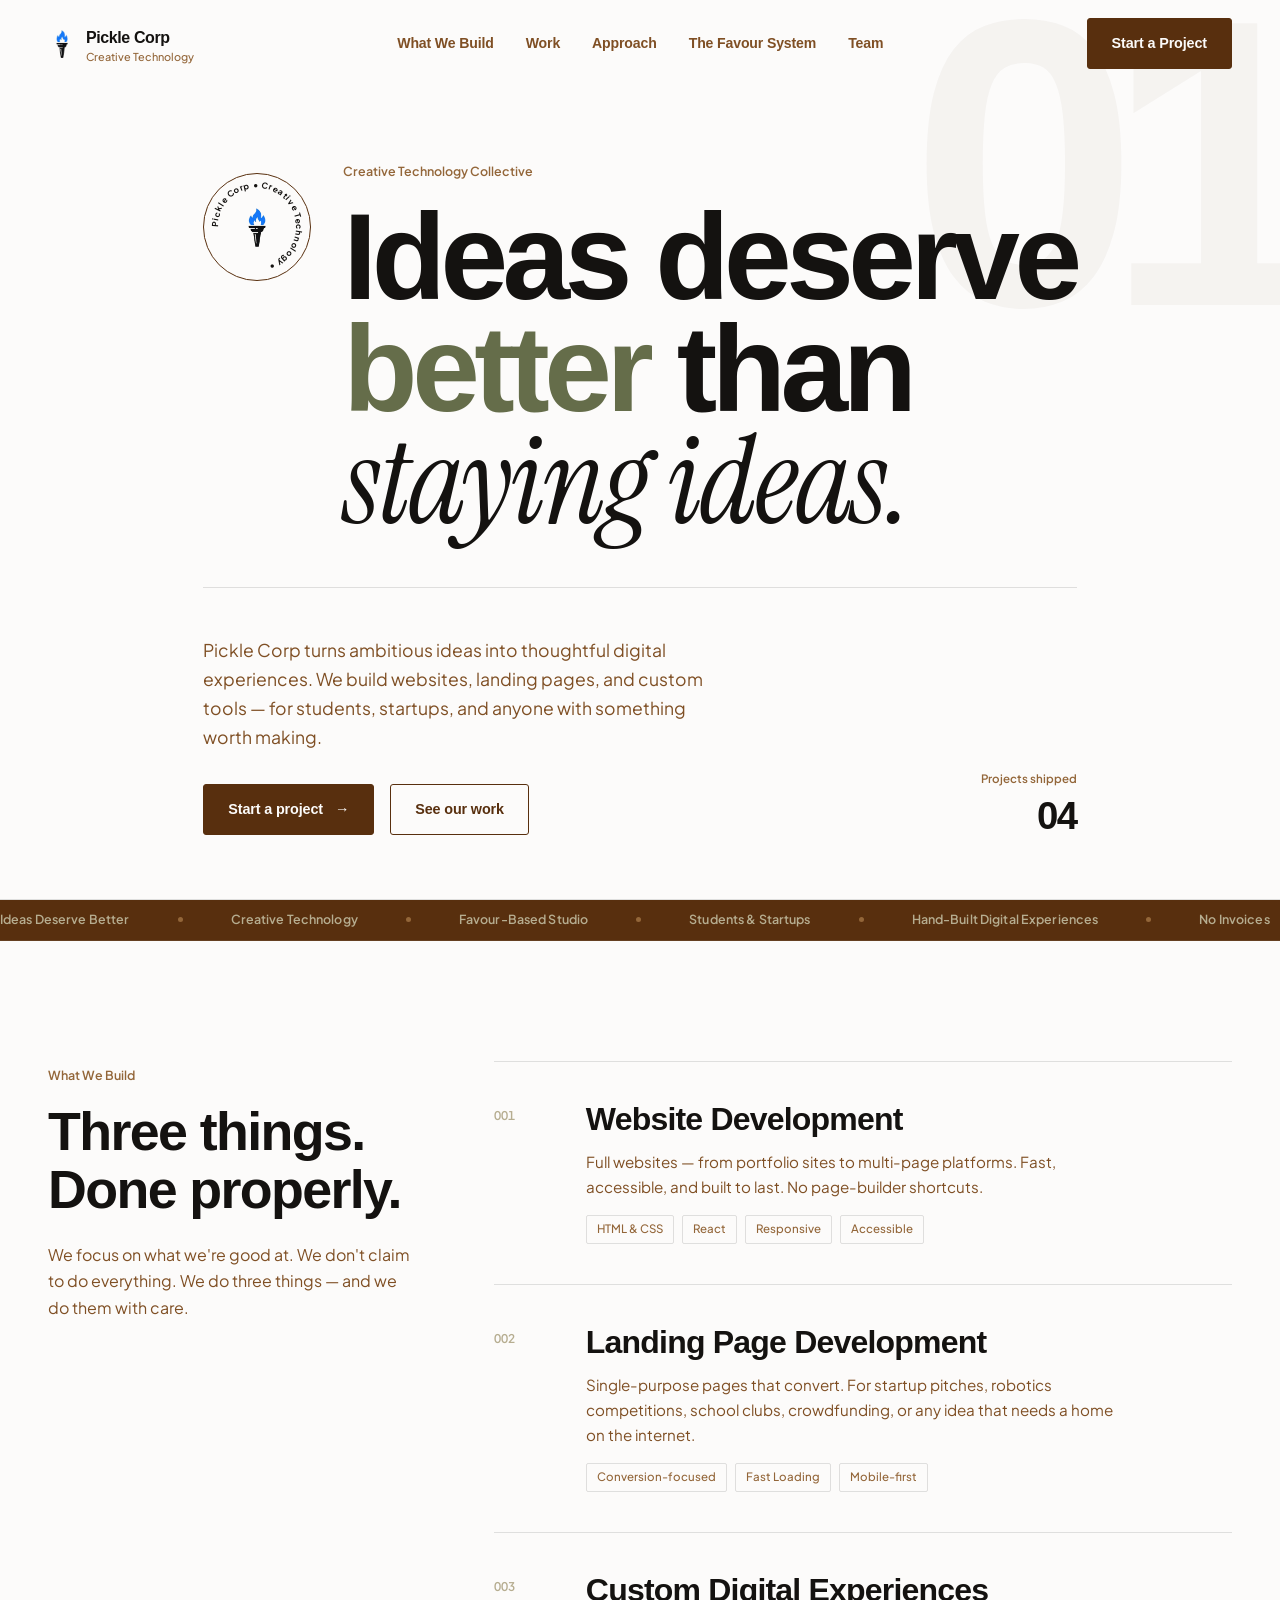
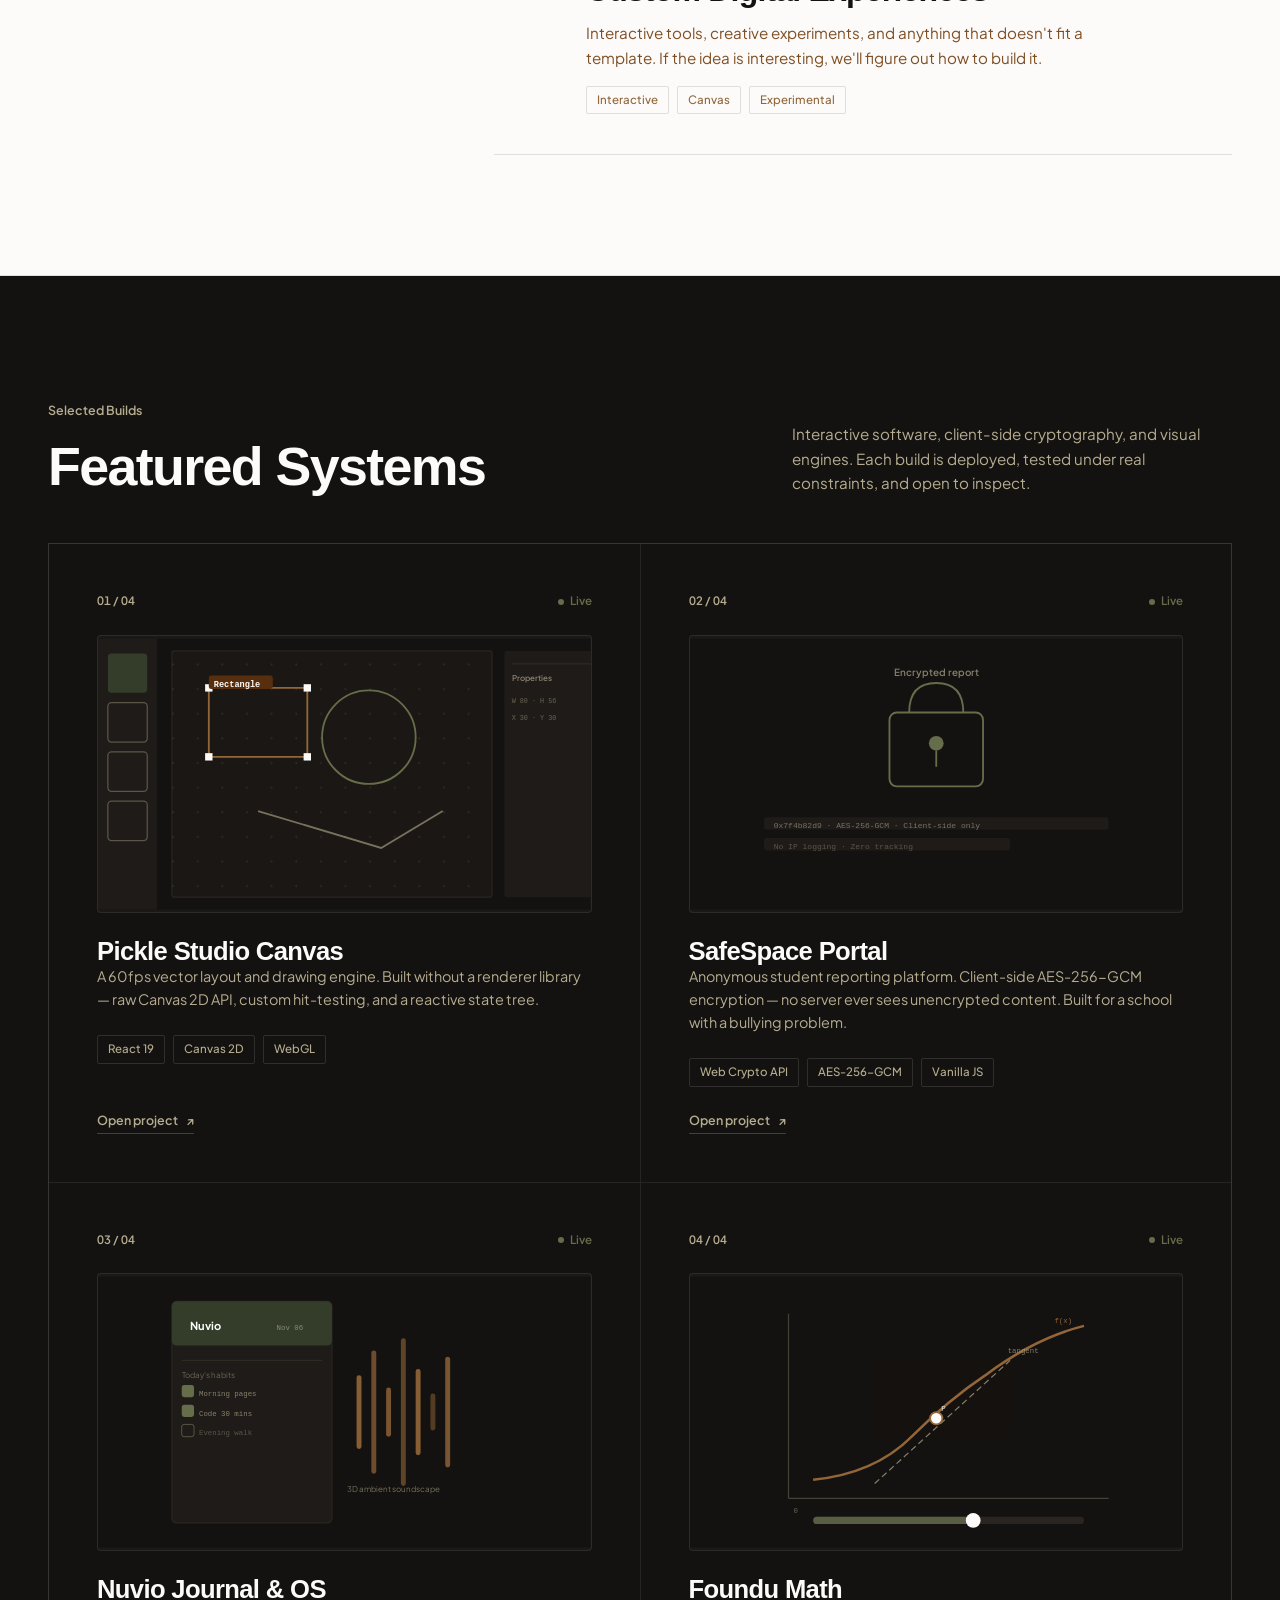
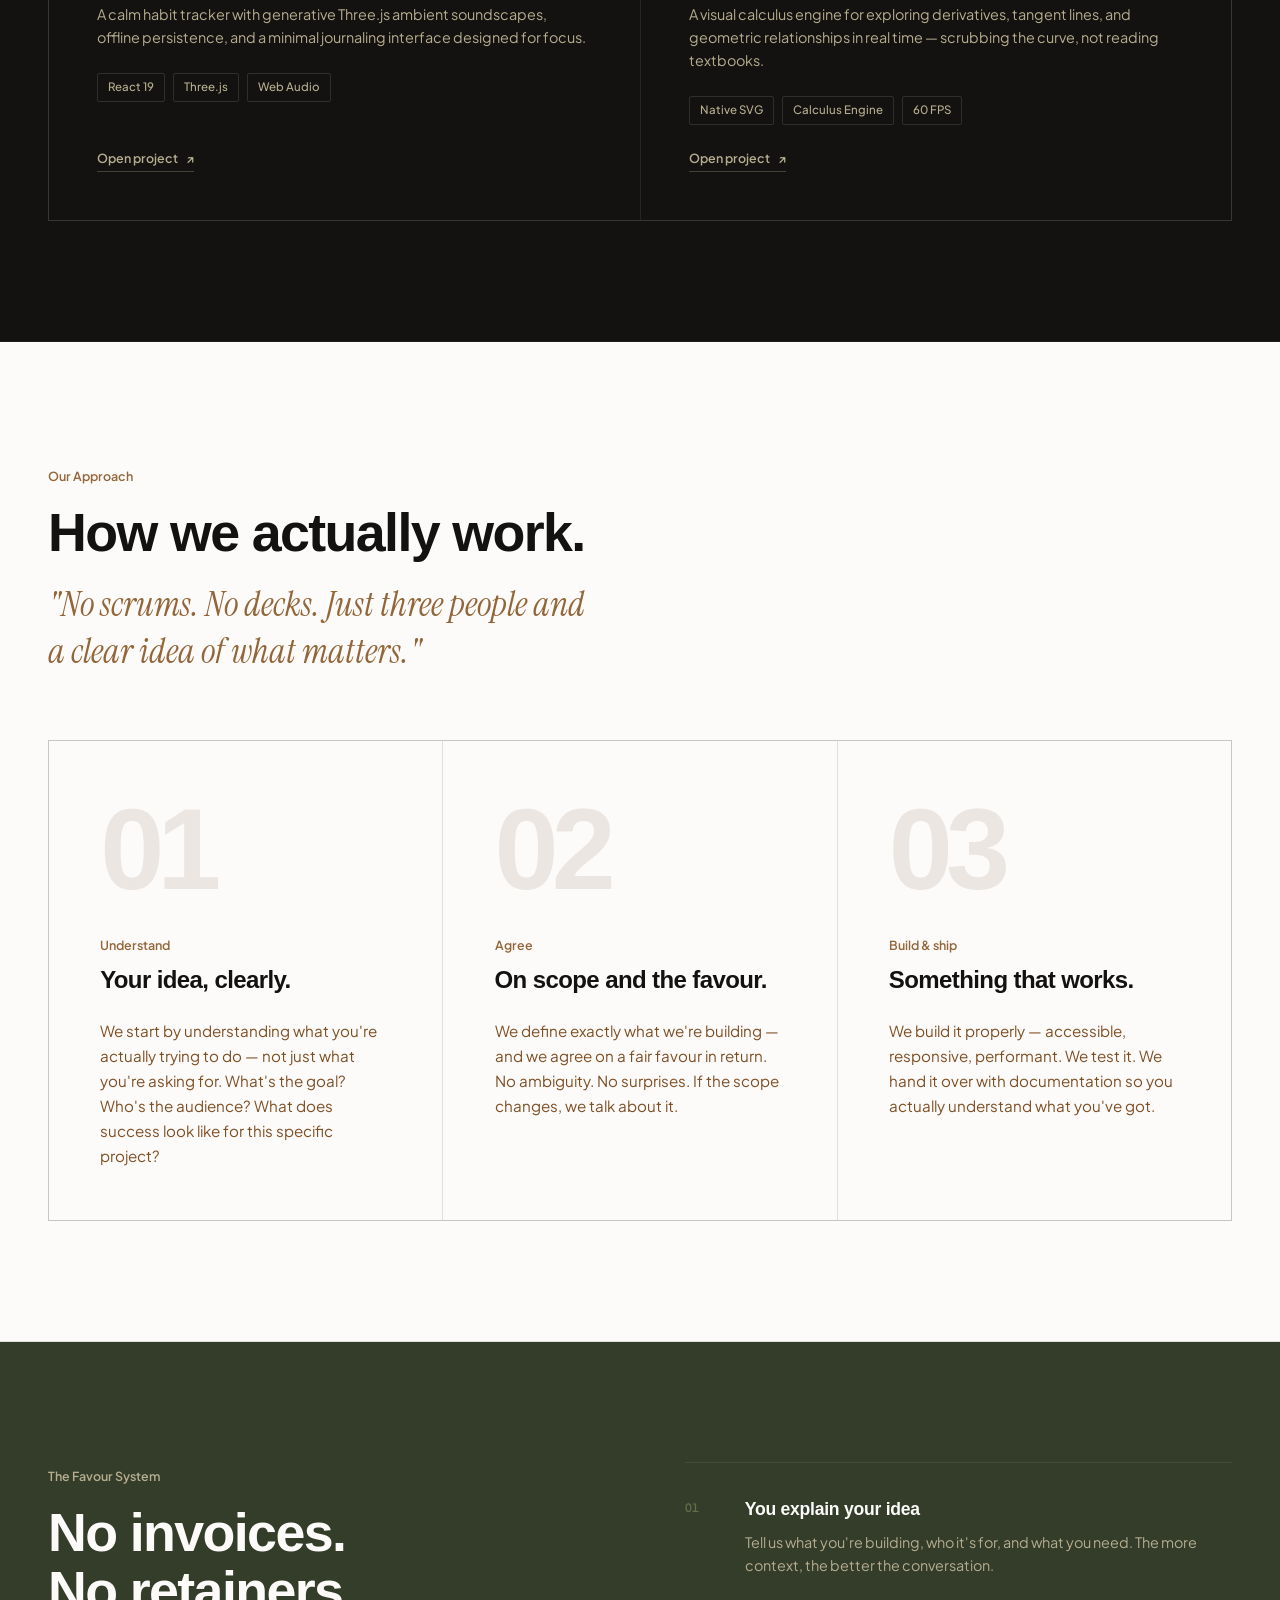
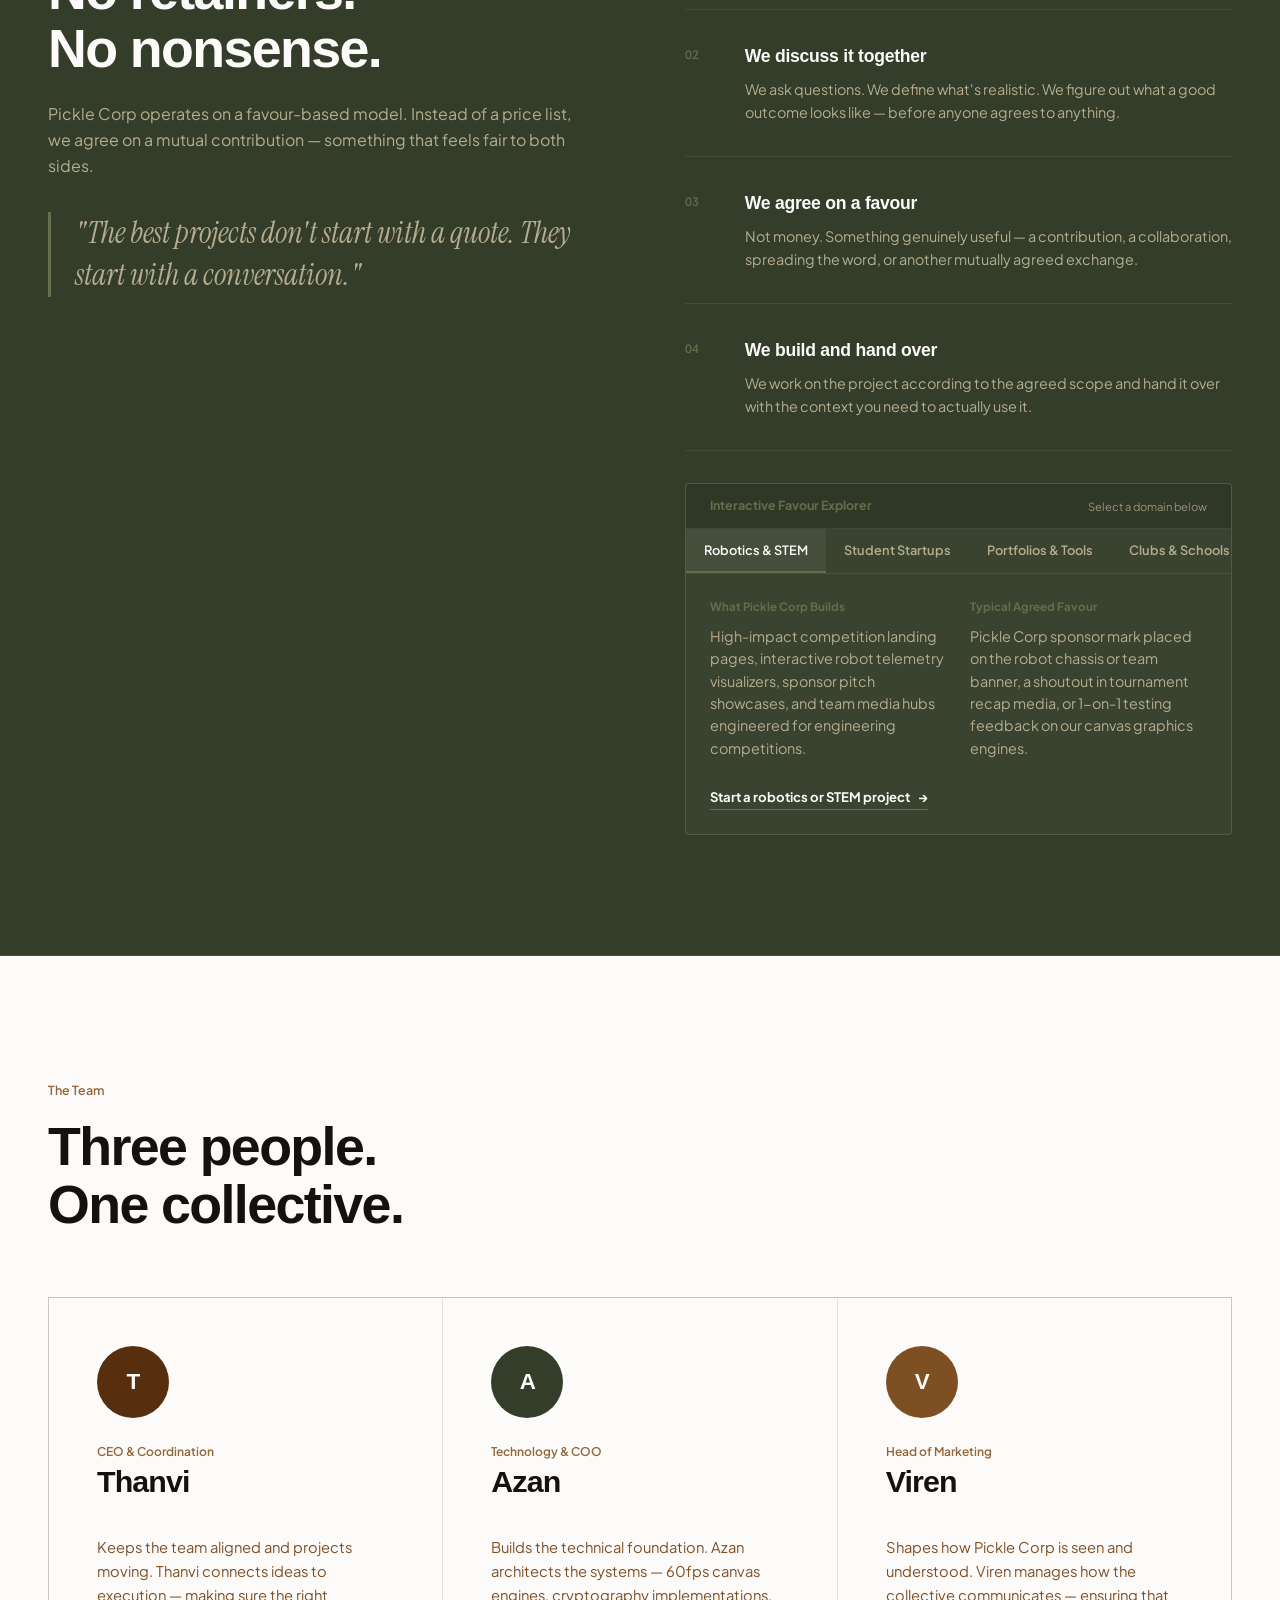
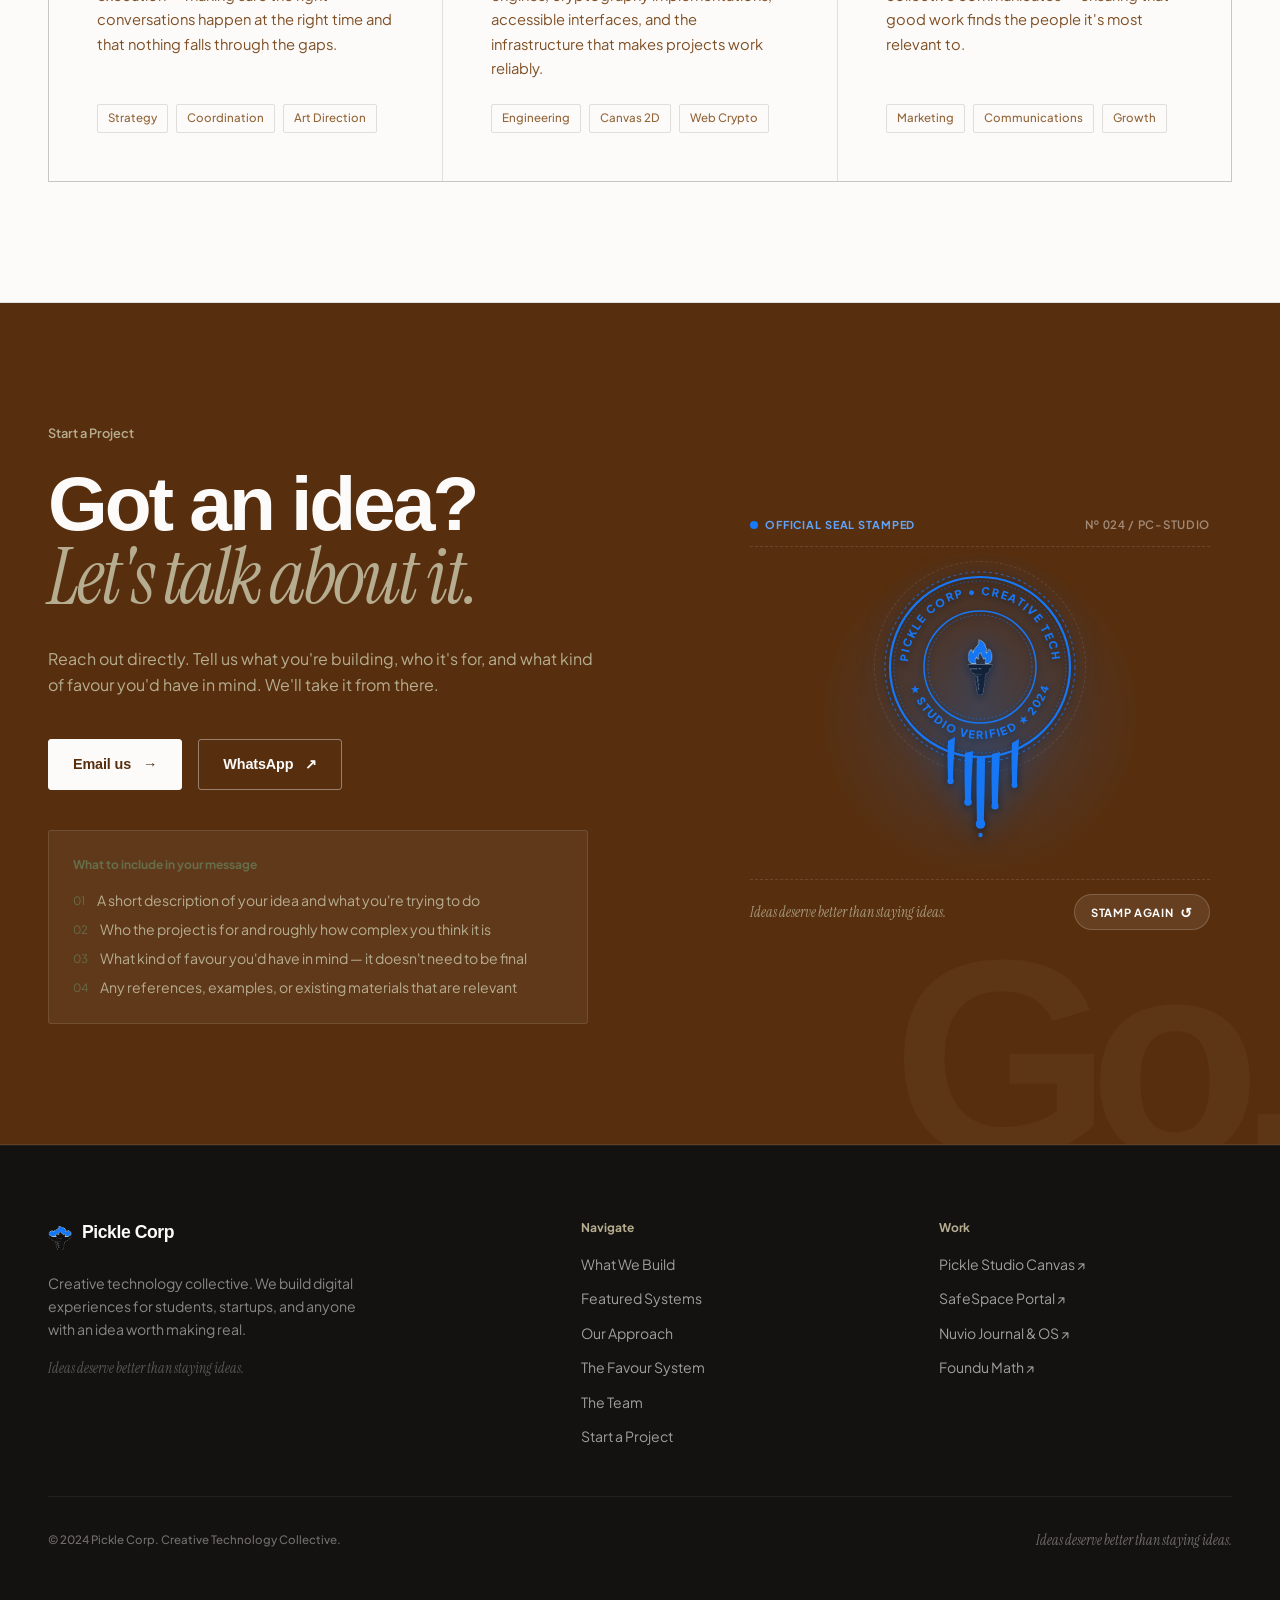
==== index.html @ 4e66c486 "fix(logo & stamp): restore slender logo proportions, remake stamp in signature electric blue with dr" ====
<!DOCTYPE html>
<html lang="en">
<head>
  <meta charset="UTF-8" />
  <meta name="viewport" content="width=device-width, initial-scale=1.0" />
  <title>Pickle Corp — Ideas Deserve Better Than Staying Ideas</title>
  <meta name="description" content="Pickle Corp is an independent creative technology collective. We build websites, landing pages, and custom digital experiences on a favour-based studio model." />

  <!-- Open Graph / Facebook / WhatsApp / LinkedIn -->
  <meta property="og:type" content="website" />
  <meta property="og:url" content="https://azanabdullah2752012-ui.github.io/pickle-corp/" />
  <meta property="og:title" content="Pickle Corp — Creative Technology Collective" />
  <meta property="og:description" content="Ideas deserve better than staying ideas. We build websites, landing pages, and custom digital experiences on a favour-based studio model." />
  <meta property="og:image" content="https://azanabdullah2752012-ui.github.io/pickle-corp/og-image.png" />
  <meta property="og:image:width" content="1200" />
  <meta property="og:image:height" content="630" />
  <meta property="og:image:alt" content="Pickle Corp — Creative Technology Collective. Ideas deserve better than staying ideas." />

  <!-- Twitter / X -->
  <meta name="twitter:card" content="summary_large_image" />
  <meta name="twitter:url" content="https://azanabdullah2752012-ui.github.io/pickle-corp/" />
  <meta name="twitter:title" content="Pickle Corp — Creative Technology Collective" />
  <meta name="twitter:description" content="Ideas deserve better than staying ideas. We build websites, landing pages, and custom digital experiences on a favour-based studio model." />
  <meta name="twitter:image" content="https://azanabdullah2752012-ui.github.io/pickle-corp/og-image.png" />
  <meta name="twitter:image:alt" content="Pickle Corp — Creative Technology Collective" />

  <!-- Theme color for mobile browser chrome -->
  <meta name="theme-color" content="#141210" />

  <!-- Preconnect for fonts -->
  <link rel="preconnect" href="https://fonts.googleapis.com" />
  <link rel="preconnect" href="https://fonts.gstatic.com" crossorigin />

  <!-- Font stack: Cabinet Grotesk (display) + Plus Jakarta Sans (body & labels) + Instrument Serif (editorial italic) -->
  <link href="https://api.fontshare.com/v2/css?f[]=cabinet-grotesk@500,700,800,900&display=swap" rel="stylesheet" />
  <link href="https://fonts.googleapis.com/css2?family=Instrument+Serif:ital@0;1&family=Plus+Jakarta+Sans:ital,wght@0,400;0,500;0,600;0,700;0,800;1,400;1,600&display=swap" rel="stylesheet" />

  <!-- Favicon -->
  <link rel="icon" type="image/svg+xml" href="favicon.svg" />
  <link rel="icon" type="image/png" sizes="32x32" href="logo-torch.png" />
  <link rel="apple-touch-icon" href="logo-torch.png" />

  <link rel="stylesheet" href="style.css" />
</head>
<body>

  <!-- ══════════════════════════════════════════ 00: 2-SEC INTRO CURTAIN ══ -->
  <div id="intro-curtain" class="intro-curtain" role="status" aria-label="Pickle Corp intro animation">
    <div class="intro-content">
      <div class="intro-torch-wrap">
        <img src="logo-torch.png" alt="" class="intro-torch" width="44" height="44" />
      </div>
      <div class="intro-brand">
        <span class="intro-title">Pickle Corp</span>
        <span class="intro-sub">Creative Technology Collective</span>
      </div>
      <p class="intro-philosophy">Ideas deserve better than staying ideas.</p>
      <div class="intro-bar-track" aria-hidden="true">
        <div class="intro-bar-fill"></div>
      </div>
    </div>
    <span class="intro-skip-hint">Click anywhere or press Esc to skip</span>
  </div>

  <!-- Skip link for keyboard users -->
  <a class="skip-link" href="#main-content">Skip to main content</a>

  <!-- Scroll progress bar -->
  <div class="scroll-bar" id="scroll-bar" aria-hidden="true"></div>

  <!-- ══════════════════════════════════════════════════════ NAVIGATION ══ -->
  <header class="nav" id="nav" role="banner">
    <div class="nav-inner">

      <a href="#main-content" class="nav-logo" aria-label="Pickle Corp — home">
        <img src="logo-torch.png" alt="" width="28" height="28" class="nav-logo-mark" />
        <div>
          <span class="nav-logo-text">Pickle Corp</span>
          <span class="nav-logo-sub">Creative Technology</span>
        </div>
      </a>

      <nav class="nav-links" aria-label="Primary navigation">
        <a href="#services" class="nav-link">What We Build</a>
        <a href="#work" class="nav-link">Work</a>
        <a href="#approach" class="nav-link">Approach</a>
        <a href="#favour" class="nav-link">The Favour System</a>
        <a href="#team" class="nav-link">Team</a>
      </nav>

      <a href="#contact" class="btn btn-primary nav-cta desktop-only">Start a Project</a>

      <button
        class="burger"
        id="burger"
        aria-label="Open navigation menu"
        aria-expanded="false"
        aria-controls="mobile-menu"
      >
        <span></span><span></span><span></span>
      </button>
    </div>
  </header>

  <!-- Mobile menu -->
  <div class="mobile-menu" id="mobile-menu" role="dialog" aria-modal="true" aria-label="Navigation menu" aria-hidden="true">
    <nav class="mobile-menu-links" aria-label="Mobile navigation">
      <a href="#services" class="mobile-menu-link mm-close">What We Build</a>
      <a href="#work" class="mobile-menu-link mm-close">Work</a>
      <a href="#approach" class="mobile-menu-link mm-close">Approach</a>
      <a href="#favour" class="mobile-menu-link mm-close">The Favour System</a>
      <a href="#team" class="mobile-menu-link mm-close">Team</a>
      <a href="#contact" class="mobile-menu-link mm-close">Start a Project</a>
    </nav>
    <div class="mobile-menu-footer">
      <span class="type-mono" style="color: var(--c3-wood);">Ideas deserve better.</span>
      <span class="stamp" style="color: var(--c3-wood);">Est. 2024</span>
    </div>
  </div>

  <!-- ════════════════════════════════════════════════════════════ MAIN ══ -->
  <main id="main-content">

    <!-- ════════════════════════════════════════════════════ 01: HERO ══ -->
    <section class="hero" aria-label="Introduction">

      <!-- Large ghost background number -->
      <div class="hero-bg-num" aria-hidden="true">01</div>

      <div class="hero-inner">

        <div class="hero-top">

          <!-- Rotating circular stamp -->
          <div class="hero-stamp-wrap reveal" aria-hidden="true">
            <div class="stamp-rotate">
              <svg viewBox="0 0 108 108" aria-hidden="true">
                <defs>
                  <path id="stamp-arc" d="M 54 54 m -40 0 a 40 40 0 1 1 80 0 a 40 40 0 1 1 -80 0" />
                </defs>
                <text font-family="'Plus Jakarta Sans', sans-serif" font-size="8.5" font-weight="700" fill="#141210" letter-spacing="1">
                  <textPath href="#stamp-arc" startOffset="0%">Pickle Corp • Creative Technology • </textPath>
                </text>
              </svg>
              <div class="stamp-rotate-inner">
                <img src="logo-torch.png" alt="Pickle Corp" width="18" height="40" class="hero-stamp-torch" />
              </div>
            </div>
          </div>

          <!-- Main headline -->
          <div class="hero-headline-wrap">
            <div class="eyebrow eyebrow-espresso reveal" style="margin-bottom: 20px;">Creative Technology Collective</div>
            <h1 class="hero-headline reveal reveal-delay-1">
              Ideas deserve<br>
              <span class="word-alt">better</span> than<br>
              <span class="word-serif">staying ideas.</span>
            </h1>
          </div>

        </div>

        <div class="hero-bottom">

          <div>
            <p class="hero-desc reveal">
              Pickle Corp turns ambitious ideas into thoughtful digital experiences. We build websites, landing pages, and custom tools — for students, startups, and anyone with something worth making.
            </p>
            <div class="hero-actions reveal reveal-delay-1">
              <a href="#contact" class="btn btn-primary">
                Start a project
                <span class="btn-arrow" aria-hidden="true">→</span>
              </a>
              <a href="#work" class="btn btn-outline">
                See our work
              </a>
            </div>
          </div>

          <div class="hero-meta reveal reveal-delay-2">
            <span class="hero-meta-label">Projects shipped</span>
            <span class="hero-meta-stat">04</span>
          </div>

        </div>

      </div>
    </section>

    <!-- ══════════════════════════════════════════════════ 02: TICKER ══ -->
    <div class="ticker" aria-hidden="true">
      <div class="ticker-track">
        <!-- Two identical sets for seamless loop -->
        <div class="ticker-item">
          <span class="ticker-text">Ideas Deserve Better</span>
          <span class="ticker-sep"></span>
          <span class="ticker-text">Creative Technology</span>
          <span class="ticker-sep"></span>
          <span class="ticker-text">Favour-Based Studio</span>
          <span class="ticker-sep"></span>
          <span class="ticker-text">Students &amp; Startups</span>
          <span class="ticker-sep"></span>
          <span class="ticker-text">Hand-Built Digital Experiences</span>
          <span class="ticker-sep"></span>
          <span class="ticker-text">No Invoices</span>
          <span class="ticker-sep"></span>
        </div>
        <div class="ticker-item" aria-hidden="true">
          <span class="ticker-text">Ideas Deserve Better</span>
          <span class="ticker-sep"></span>
          <span class="ticker-text">Creative Technology</span>
          <span class="ticker-sep"></span>
          <span class="ticker-text">Favour-Based Studio</span>
          <span class="ticker-sep"></span>
          <span class="ticker-text">Students &amp; Startups</span>
          <span class="ticker-sep"></span>
          <span class="ticker-text">Hand-Built Digital Experiences</span>
          <span class="ticker-sep"></span>
          <span class="ticker-text">No Invoices</span>
          <span class="ticker-sep"></span>
        </div>
      </div>
    </div>

    <!-- ══════════════════════════════════════════════ 03: SERVICES ══ -->
    <section id="services" class="services section-pad" aria-labelledby="services-heading">
      <div class="container">
        <div class="services-layout">

          <div class="services-left">
            <div class="eyebrow eyebrow-espresso reveal">What We Build</div>
            <h2 class="type-h2 services-left-title reveal reveal-delay-1" id="services-heading">
              Three things.<br>Done properly.
            </h2>
            <p class="services-left-desc reveal reveal-delay-2">
              We focus on what we're good at. We don't claim to do everything. We do three things — and we do them with care.
            </p>
          </div>

          <div class="services-grid" role="list">

            <div class="service-item reveal" role="listitem">
              <span class="service-num type-mono">001</span>
              <div>
                <h3 class="service-title">Website Development</h3>
                <p class="service-desc">
                  Full websites — from portfolio sites to multi-page platforms. Fast, accessible, and built to last. No page-builder shortcuts.
                </p>
                <div class="service-tags">
                  <span class="tag">HTML &amp; CSS</span>
                  <span class="tag">React</span>
                  <span class="tag">Responsive</span>
                  <span class="tag">Accessible</span>
                </div>
              </div>
            </div>

            <div class="service-item reveal reveal-delay-1" role="listitem">
              <span class="service-num type-mono">002</span>
              <div>
                <h3 class="service-title">Landing Page Development</h3>
                <p class="service-desc">
                  Single-purpose pages that convert. For startup pitches, robotics competitions, school clubs, crowdfunding, or any idea that needs a home on the internet.
                </p>
                <div class="service-tags">
                  <span class="tag">Conversion-focused</span>
                  <span class="tag">Fast Loading</span>
                  <span class="tag">Mobile-first</span>
                </div>
              </div>
            </div>

            <div class="service-item reveal reveal-delay-2" role="listitem">
              <span class="service-num type-mono">003</span>
              <div>
                <h3 class="service-title">Custom Digital Experiences</h3>
                <p class="service-desc">
                  Interactive tools, creative experiments, and anything that doesn't fit a template. If the idea is interesting, we'll figure out how to build it.
                </p>
                <div class="service-tags">
                  <span class="tag">Interactive</span>
                  <span class="tag">Canvas</span>
                  <span class="tag">Experimental</span>
                </div>
              </div>
            </div>

          </div>
        </div>
      </div>
    </section>

    <!-- ══════════════════════════════════════════════════ 04: WORK ══ -->
    <section id="work" class="work section-pad" aria-labelledby="work-heading">
      <div class="container">

        <div class="work-header">
          <div>
            <div class="eyebrow eyebrow-cream reveal">Selected Builds</div>
            <h2 class="type-h2 work-title reveal reveal-delay-1" id="work-heading">Featured Systems</h2>
          </div>
          <p class="reveal reveal-delay-2" style="color: var(--c5-tan); font-size: 0.95rem; max-width: 440px; line-height: 1.6;">
            Interactive software, client-side cryptography, and visual engines. Each build is deployed, tested under real constraints, and open to inspect.
          </p>
        </div>

        <div class="work-grid">

          <!-- Project 01: Pickle Studio -->
          <article class="work-card reveal">
            <div class="work-card-top">
              <span class="work-card-num type-mono">01 / 04</span>
              <span class="work-card-status">
                <span class="work-card-status-dot" aria-hidden="true"></span>
                Live
              </span>
            </div>

            <!-- Visual mockup: canvas builder -->
            <div class="work-card-visual" aria-hidden="true">
              <svg viewBox="0 0 400 220" xmlns="http://www.w3.org/2000/svg">
                <rect width="400" height="220" fill="#141210"/>
                <!-- toolbar -->
                <rect width="48" height="220" fill="#1e1b18"/>
                <rect x="8" y="12" width="32" height="32" rx="3" fill="#333d29"/>
                <rect x="8" y="52" width="32" height="32" rx="3" fill="transparent" stroke="#b6ad90" stroke-width="1" opacity="0.4"/>
                <rect x="8" y="92" width="32" height="32" rx="3" fill="transparent" stroke="#b6ad90" stroke-width="1" opacity="0.4"/>
                <rect x="8" y="132" width="32" height="32" rx="3" fill="transparent" stroke="#b6ad90" stroke-width="1" opacity="0.4"/>
                <!-- canvas area -->
                <rect x="60" y="10" width="260" height="200" rx="2" fill="#1a1714" stroke="#2a2520" stroke-width="1"/>
                <!-- grid dots -->
                <pattern id="grid" x="0" y="0" width="20" height="20" patternUnits="userSpaceOnUse">
                  <circle cx="1" cy="1" r="0.8" fill="#b6ad90" opacity="0.15"/>
                </pattern>
                <rect x="60" y="10" width="260" height="200" fill="url(#grid)"/>
                <!-- Elements on canvas -->
                <rect x="90" y="40" width="80" height="56" rx="3" fill="none" stroke="#936639" stroke-width="1.5"/>
                <circle cx="220" cy="80" r="38" fill="none" stroke="#656d4a" stroke-width="1.5"/>
                <path d="M 130 140 L 230 170 L 280 140" fill="none" stroke="#b6ad90" stroke-width="1.5" opacity="0.6"/>
                <!-- Selection handles -->
                <rect x="87" y="37" width="6" height="6" fill="#fcfbfa"/>
                <rect x="167" y="37" width="6" height="6" fill="#fcfbfa"/>
                <rect x="87" y="93" width="6" height="6" fill="#fcfbfa"/>
                <rect x="167" y="93" width="6" height="6" fill="#fcfbfa"/>
                <!-- Label -->
                <rect x="90" y="30" width="52" height="11" rx="2" fill="#582f0e"/>
                <text x="94" y="39" font-family="monospace" font-size="7" fill="#fcfbfa" font-weight="600">Rectangle</text>
                <!-- Right panel -->
                <rect x="330" y="10" width="82" height="200" rx="2" fill="#1e1b18"/>
                <rect x="336" y="20" width="70" height="1" fill="#b6ad90" opacity="0.1"/>
                <text x="336" y="34" font-family="'Plus Jakarta Sans', sans-serif" font-size="6.5" fill="#b6ad90" opacity="0.7" font-weight="600">Properties</text>
                <text x="336" y="52" font-family="monospace" font-size="5.5" fill="#b6ad90" opacity="0.5">W  80 · H  56</text>
                <text x="336" y="66" font-family="monospace" font-size="5.5" fill="#b6ad90" opacity="0.5">X  30 · Y  30</text>
              </svg>
            </div>

            <div>
              <h3 class="work-card-title">Pickle Studio Canvas</h3>
              <p class="work-card-desc">A 60fps vector layout and drawing engine. Built without a renderer library — raw Canvas 2D API, custom hit-testing, and a reactive state tree.</p>
            </div>

            <div style="display:flex; gap: 8px; flex-wrap:wrap;">
              <span class="tag tag-dark">React 19</span>
              <span class="tag tag-dark">Canvas 2D</span>
              <span class="tag tag-dark">WebGL</span>
            </div>

            <a href="https://azanabdullah2752012-ui.github.io/builder/" target="_blank" rel="noopener noreferrer" class="work-card-link">
              Open project <span aria-hidden="true">↗</span>
            </a>
          </article>

          <!-- Project 02: SafeSpace -->
          <article class="work-card reveal reveal-delay-1">
            <div class="work-card-top">
              <span class="work-card-num type-mono">02 / 04</span>
              <span class="work-card-status">
                <span class="work-card-status-dot" aria-hidden="true"></span>
                Live
              </span>
            </div>

            <div class="work-card-visual" aria-hidden="true">
              <svg viewBox="0 0 400 220" xmlns="http://www.w3.org/2000/svg">
                <rect width="400" height="220" fill="#141210"/>
                <!-- Lock icon large -->
                <rect x="162" y="60" width="76" height="60" rx="6" fill="none" stroke="#656d4a" stroke-width="1.5"/>
                <path d="M 178 60 Q 178 36 200 36 Q 222 36 222 60" fill="none" stroke="#656d4a" stroke-width="1.5"/>
                <circle cx="200" cy="85" r="6" fill="#656d4a"/>
                <line x1="200" y1="91" x2="200" y2="104" stroke="#656d4a" stroke-width="1.5"/>
                <!-- Encryption text rows -->
                <rect x="60" y="145" width="280" height="10" rx="2" fill="#1e1b18"/>
                <text x="68" y="153.5" font-family="monospace" font-size="6.5" fill="#b6ad90" opacity="0.6">0x7f4b82d9 · AES-256-GCM · Client-side only</text>
                <rect x="60" y="162" width="200" height="10" rx="2" fill="#1e1b18"/>
                <text x="68" y="170.5" font-family="monospace" font-size="6.5" fill="#b6ad90" opacity="0.4">No IP logging · Zero tracking</text>
                <!-- Label -->
                <text x="200" y="30" font-family="'Plus Jakarta Sans', sans-serif" font-size="8" fill="#b6ad90" opacity="0.7" text-anchor="middle" font-weight="600">Encrypted report</text>
              </svg>
            </div>

            <div>
              <h3 class="work-card-title">SafeSpace Portal</h3>
              <p class="work-card-desc">Anonymous student reporting platform. Client-side AES-256-GCM encryption — no server ever sees unencrypted content. Built for a school with a bullying problem.</p>
            </div>

            <div style="display:flex; gap: 8px; flex-wrap:wrap;">
              <span class="tag tag-dark">Web Crypto API</span>
              <span class="tag tag-dark">AES-256-GCM</span>
              <span class="tag tag-dark">Vanilla JS</span>
            </div>

            <a href="https://azanabdullah2752012-ui.github.io/anti-bullying/" target="_blank" rel="noopener noreferrer" class="work-card-link">
              Open project <span aria-hidden="true">↗</span>
            </a>
          </article>

          <!-- Project 03: Nuvio -->
          <article class="work-card reveal reveal-delay-2">
            <div class="work-card-top">
              <span class="work-card-num type-mono">03 / 04</span>
              <span class="work-card-status">
                <span class="work-card-status-dot" aria-hidden="true"></span>
                Live
              </span>
            </div>

            <div class="work-card-visual" aria-hidden="true">
              <svg viewBox="0 0 400 220" xmlns="http://www.w3.org/2000/svg">
                <rect width="400" height="220" fill="#141210"/>
                <!-- Journal interface -->
                <rect x="60" y="20" width="130" height="180" rx="4" fill="#1e1b18" stroke="#2a2520" stroke-width="1"/>
                <rect x="60" y="20" width="130" height="36" rx="4" fill="#333d29"/>
                <text x="75" y="43" font-family="'Plus Jakarta Sans', sans-serif" font-size="9" fill="#fcfbfa" font-weight="700">Nuvio</text>
                <text x="145" y="43" font-family="monospace" font-size="6" fill="#b6ad90" opacity="0.7">Nov 06</text>
                <line x1="68" y1="68" x2="182" y2="68" stroke="#b6ad90" stroke-width="0.5" opacity="0.2"/>
                <text x="68" y="82" font-family="'Plus Jakarta Sans', sans-serif" font-size="6.5" fill="#b6ad90" opacity="0.5">Today's habits</text>
                <!-- habit items -->
                <rect x="68" y="88" width="10" height="10" rx="2" fill="#656d4a"/>
                <text x="82" y="97" font-family="monospace" font-size="6" fill="#b6ad90" opacity="0.7">Morning pages</text>
                <rect x="68" y="104" width="10" height="10" rx="2" fill="#656d4a"/>
                <text x="82" y="113" font-family="monospace" font-size="6" fill="#b6ad90" opacity="0.7">Code 30 mins</text>
                <rect x="68" y="120" width="10" height="10" rx="2" fill="none" stroke="#b6ad90" stroke-width="0.8" opacity="0.4"/>
                <text x="82" y="129" font-family="monospace" font-size="6" fill="#b6ad90" opacity="0.4">Evening walk</text>
                <!-- Sound waves on right -->
                <rect x="210" y="80" width="4" height="60" rx="2" fill="#936639" opacity="0.9"/>
                <rect x="222" y="60" width="4" height="100" rx="2" fill="#936639" opacity="0.7"/>
                <rect x="234" y="90" width="4" height="40" rx="2" fill="#936639" opacity="0.8"/>
                <rect x="246" y="50" width="4" height="120" rx="2" fill="#936639" opacity="0.6"/>
                <rect x="258" y="75" width="4" height="70" rx="2" fill="#936639" opacity="0.9"/>
                <rect x="270" y="95" width="4" height="30" rx="2" fill="#936639" opacity="0.5"/>
                <rect x="282" y="65" width="4" height="90" rx="2" fill="#936639" opacity="0.8"/>
                <text x="240" y="175" font-family="'Plus Jakarta Sans', sans-serif" font-size="6.5" fill="#b6ad90" opacity="0.6" text-anchor="middle">3D ambient soundscape</text>
              </svg>
            </div>

            <div>
              <h3 class="work-card-title">Nuvio Journal &amp; OS</h3>
              <p class="work-card-desc">A calm habit tracker with generative Three.js ambient soundscapes, offline persistence, and a minimal journaling interface designed for focus.</p>
            </div>

            <div style="display:flex; gap: 8px; flex-wrap:wrap;">
              <span class="tag tag-dark">React 19</span>
              <span class="tag tag-dark">Three.js</span>
              <span class="tag tag-dark">Web Audio</span>
            </div>

            <a href="https://azanabdullah2752012-ui.github.io/nuvio/" target="_blank" rel="noopener noreferrer" class="work-card-link">
              Open project <span aria-hidden="true">↗</span>
            </a>
          </article>

          <!-- Project 04: Foundu Math -->
          <article class="work-card reveal reveal-delay-3">
            <div class="work-card-top">
              <span class="work-card-num type-mono">04 / 04</span>
              <span class="work-card-status">
                <span class="work-card-status-dot" aria-hidden="true"></span>
                Live
              </span>
            </div>

            <div class="work-card-visual" aria-hidden="true">
              <svg viewBox="0 0 400 220" xmlns="http://www.w3.org/2000/svg">
                <rect width="400" height="220" fill="#141210"/>
                <!-- Coordinate axes -->
                <line x1="80" y1="180" x2="340" y2="180" stroke="#b6ad90" stroke-width="1" opacity="0.3"/>
                <line x1="80" y1="30" x2="80" y2="180" stroke="#b6ad90" stroke-width="1" opacity="0.3"/>
                <!-- Curve -->
                <path d="M 100 165 Q 150 160 180 130 Q 210 100 240 80 Q 280 50 320 40" fill="none" stroke="#936639" stroke-width="2"/>
                <!-- Tangent line -->
                <line x1="150" y1="168" x2="260" y2="68" stroke="#b6ad90" stroke-width="1" stroke-dasharray="5 3" opacity="0.7"/>
                <!-- Point on curve -->
                <circle cx="200" cy="115" r="5" fill="#fcfbfa" stroke="#936639" stroke-width="1.5"/>
                <!-- Labels -->
                <text x="84" y="192" font-family="monospace" font-size="6" fill="#b6ad90" opacity="0.5">0</text>
                <text x="204" y="109" font-family="monospace" font-size="6" fill="#fcfbfa" opacity="0.9">P</text>
                <text x="258" y="62" font-family="monospace" font-size="6" fill="#b6ad90" opacity="0.7">tangent</text>
                <text x="296" y="38" font-family="monospace" font-size="6" fill="#936639">f(x)</text>
                <!-- Range scrubber -->
                <rect x="100" y="195" width="220" height="6" rx="3" fill="#2a2520"/>
                <rect x="100" y="195" width="130" height="6" rx="3" fill="#656d4a" opacity="0.8"/>
                <circle cx="230" cy="198" r="6" fill="#fcfbfa"/>
              </svg>
            </div>

            <div>
              <h3 class="work-card-title">Foundu Math</h3>
              <p class="work-card-desc">A visual calculus engine for exploring derivatives, tangent lines, and geometric relationships in real time — scrubbing the curve, not reading textbooks.</p>
            </div>

            <div style="display:flex; gap: 8px; flex-wrap:wrap;">
              <span class="tag tag-dark">Native SVG</span>
              <span class="tag tag-dark">Calculus Engine</span>
              <span class="tag tag-dark">60 FPS</span>
            </div>

            <a href="https://azanabdullah2752012-ui.github.io/FoundU/" target="_blank" rel="noopener noreferrer" class="work-card-link">
              Open project <span aria-hidden="true">↗</span>
            </a>
          </article>

        </div>
      </div>
    </section>

    <!-- ══════════════════════════════════════════════ 05: APPROACH ══ -->
    <section id="approach" class="approach section-pad" aria-labelledby="approach-heading">
      <div class="container">

        <div class="approach-header">
          <div class="eyebrow eyebrow-espresso reveal">Our Approach</div>
          <h2 class="type-h2 reveal reveal-delay-1" id="approach-heading" style="max-width: 640px;">
            How we actually work.
          </h2>
          <p class="type-serif-pull reveal reveal-delay-2" style="margin-top: 20px; max-width: 540px;">
            "No scrums. No decks. Just three people and a clear idea of what matters."
          </p>
        </div>

        <div class="approach-steps">

          <div class="approach-step reveal">
            <div class="step-num-large" aria-hidden="true">01</div>
            <div>
              <span class="eyebrow eyebrow-espresso" style="margin-bottom: 10px;">Understand</span>
              <h3 class="step-title">Your idea, clearly.</h3>
            </div>
            <p class="step-desc">
              We start by understanding what you're actually trying to do — not just what you're asking for. What's the goal? Who's the audience? What does success look like for this specific project?
            </p>
          </div>

          <div class="approach-step reveal reveal-delay-1">
            <div class="step-num-large" aria-hidden="true">02</div>
            <div>
              <span class="eyebrow eyebrow-espresso" style="margin-bottom: 10px;">Agree</span>
              <h3 class="step-title">On scope and the favour.</h3>
            </div>
            <p class="step-desc">
              We define exactly what we're building — and we agree on a fair favour in return. No ambiguity. No surprises. If the scope changes, we talk about it.
            </p>
          </div>

          <div class="approach-step reveal reveal-delay-2">
            <div class="step-num-large" aria-hidden="true">03</div>
            <div>
              <span class="eyebrow eyebrow-espresso" style="margin-bottom: 10px;">Build &amp; ship</span>
              <h3 class="step-title">Something that works.</h3>
            </div>
            <p class="step-desc">
              We build it properly — accessible, responsive, performant. We test it. We hand it over with documentation so you actually understand what you've got.
            </p>
          </div>

        </div>

      </div>
    </section>

    <!-- ══════════════════════════════════════════════ 06: FAVOUR ══ -->
    <section id="favour" class="favour section-pad" aria-labelledby="favour-heading">
      <div class="container">

        <div class="favour-layout">

          <div class="favour-left">
            <div class="eyebrow eyebrow-cream reveal">The Favour System</div>
            <h2 class="type-h2 favour-headline reveal reveal-delay-1" id="favour-heading">
              No invoices.<br>No retainers.<br>No nonsense.
            </h2>
            <p class="favour-desc reveal reveal-delay-2">
              Pickle Corp operates on a favour-based model. Instead of a price list, we agree on a mutual contribution — something that feels fair to both sides.
            </p>

            <blockquote class="favour-pull reveal reveal-delay-3">
              "The best projects don't start with a quote. They start with a conversation."
            </blockquote>
          </div>

          <div>
            <div class="favour-steps reveal">
              <div class="favour-step">
                <span class="favour-step-num type-mono">01</span>
                <div>
                  <h3 class="favour-step-title">You explain your idea</h3>
                  <p class="favour-step-desc">Tell us what you're building, who it's for, and what you need. The more context, the better the conversation.</p>
                </div>
              </div>
              <div class="favour-step">
                <span class="favour-step-num type-mono">02</span>
                <div>
                  <h3 class="favour-step-title">We discuss it together</h3>
                  <p class="favour-step-desc">We ask questions. We define what's realistic. We figure out what a good outcome looks like — before anyone agrees to anything.</p>
                </div>
              </div>
              <div class="favour-step">
                <span class="favour-step-num type-mono">03</span>
                <div>
                  <h3 class="favour-step-title">We agree on a favour</h3>
                  <p class="favour-step-desc">Not money. Something genuinely useful — a contribution, a collaboration, spreading the word, or another mutually agreed exchange.</p>
                </div>
              </div>
              <div class="favour-step">
                <span class="favour-step-num type-mono">04</span>
                <div>
                  <h3 class="favour-step-title">We build and hand over</h3>
                  <p class="favour-step-desc">We work on the project according to the agreed scope and hand it over with the context you need to actually use it.</p>
                </div>
              </div>
            </div>

            <div class="favour-playground reveal reveal-delay-1" id="favour-playground">
              <div class="favour-tabs-header">
                <span class="favour-tabs-title">Interactive Favour Explorer</span>
                <span class="favour-tabs-badge">Select a domain below</span>
              </div>

              <div class="favour-tabs-nav" role="tablist" aria-label="Project domains and favours">
                <button
                  class="favour-tab-btn active"
                  role="tab"
                  id="tab-btn-robotics"
                  data-tab="tab-robotics"
                  aria-selected="true"
                  aria-controls="tab-robotics"
                >
                  Robotics &amp; STEM
                </button>
                <button
                  class="favour-tab-btn"
                  role="tab"
                  id="tab-btn-startup"
                  data-tab="tab-startup"
                  aria-selected="false"
                  aria-controls="tab-startup"
                >
                  Student Startups
                </button>
                <button
                  class="favour-tab-btn"
                  role="tab"
                  id="tab-btn-portfolio"
                  data-tab="tab-portfolio"
                  aria-selected="false"
                  aria-controls="tab-portfolio"
                >
                  Portfolios &amp; Tools
                </button>
                <button
                  class="favour-tab-btn"
                  role="tab"
                  id="tab-btn-clubs"
                  data-tab="tab-clubs"
                  aria-selected="false"
                  aria-controls="tab-clubs"
                >
                  Clubs &amp; Schools
                </button>
              </div>

              <!-- Tab 1: Robotics & STEM -->
              <div
                class="favour-tab-panel active"
                id="tab-robotics"
                role="tabpanel"
                aria-labelledby="tab-btn-robotics"
              >
                <div class="favour-panel-grid">
                  <div>
                    <h4 class="favour-panel-col-title">What Pickle Corp Builds</h4>
                    <p class="favour-panel-col-body">
                      High-impact competition landing pages, interactive robot telemetry visualizers, sponsor pitch showcases, and team media hubs engineered for engineering competitions.
                    </p>
                  </div>
                  <div>
                    <h4 class="favour-panel-col-title">Typical Agreed Favour</h4>
                    <p class="favour-panel-col-body">
                      Pickle Corp sponsor mark placed on the robot chassis or team banner, a shoutout in tournament recap media, or 1-on-1 testing feedback on our canvas graphics engines.
                    </p>
                  </div>
                </div>
                <a href="#contact" class="favour-panel-cta">
                  Start a robotics or STEM project <span aria-hidden="true">→</span>
                </a>
              </div>

              <!-- Tab 2: Student Startups -->
              <div
                class="favour-tab-panel"
                id="tab-startup"
                role="tabpanel"
                aria-labelledby="tab-btn-startup"
                hidden
              >
                <div class="favour-panel-grid">
                  <div>
                    <h4 class="favour-panel-col-title">What Pickle Corp Builds</h4>
                    <p class="favour-panel-col-body">
                      Conversion-focused waitlist landing pages, interactive product simulators, and investor-ready prototype websites that look like a $50k venture studio made them.
                    </p>
                  </div>
                  <div>
                    <h4 class="favour-panel-col-title">Typical Agreed Favour</h4>
                    <p class="favour-panel-col-body">
                      Structured beta testing session with your target audience, co-hosting a student build workshop, or collaborating on open-source libraries.
                    </p>
                  </div>
                </div>
                <a href="#contact" class="favour-panel-cta">
                  Start a startup pitch project <span aria-hidden="true">→</span>
                </a>
              </div>

              <!-- Tab 3: Creative Portfolios & Tools -->
              <div
                class="favour-tab-panel"
                id="tab-portfolio"
                role="tabpanel"
                aria-labelledby="tab-btn-portfolio"
                hidden
              >
                <div class="favour-panel-grid">
                  <div>
                    <h4 class="favour-panel-col-title">What Pickle Corp Builds</h4>
                    <p class="favour-panel-col-body">
                      Bespoke personal portfolio websites, generative audio/visual instruments, custom interactive essays, and creative tools with zero templates.
                    </p>
                  </div>
                  <div>
                    <h4 class="favour-panel-col-title">Typical Agreed Favour</h4>
                    <p class="favour-panel-col-body">
                      Contributing a custom illustration, 3D asset, or sound design track to a future Pickle Corp collective piece, or introducing us to talented student makers.
                    </p>
                  </div>
                </div>
                <a href="#contact" class="favour-panel-cta">
                  Start a portfolio or tool project <span aria-hidden="true">→</span>
                </a>
              </div>

              <!-- Tab 4: Clubs & Schools -->
              <div
                class="favour-tab-panel"
                id="tab-clubs"
                role="tabpanel"
                aria-labelledby="tab-btn-clubs"
                hidden
              >
                <div class="favour-panel-grid">
                  <div>
                    <h4 class="favour-panel-col-title">What Pickle Corp Builds</h4>
                    <p class="favour-panel-col-body">
                      Client-side encrypted reporting platforms (like SafeSpace), club election voting portals, school event calendars, and community publication hubs.
                    </p>
                  </div>
                  <div>
                    <h4 class="favour-panel-col-title">Typical Agreed Favour</h4>
                    <p class="favour-panel-col-body">
                      Campus showcase feature, student community awareness, or sharing our collective's work with school clubs and engineering societies.
                    </p>
                  </div>
                </div>
                <a href="#contact" class="favour-panel-cta">
                  Start a community or club project <span aria-hidden="true">→</span>
                </a>
              </div>
            </div>

          </div>
        </div>

      </div>
    </section>

    <!-- ══════════════════════════════════════════════════ 07: TEAM ══ -->
    <section id="team" class="team section-pad" aria-labelledby="team-heading">
      <div class="container">

        <div class="team-header">
          <div class="eyebrow eyebrow-espresso reveal">The Team</div>
          <h2 class="type-h2 reveal reveal-delay-1" id="team-heading" style="max-width: 560px;">
            Three people.<br>One collective.
          </h2>
        </div>

        <div class="team-grid">

          <!-- Thanvi -->
          <div class="team-card reveal">
            <div class="team-avatar avatar-thanvi" aria-hidden="true">T</div>
            <div>
              <p class="team-role">CEO &amp; Coordination</p>
              <h3 class="team-name">Thanvi</h3>
            </div>
            <p class="team-desc">
              Keeps the team aligned and projects moving. Thanvi connects ideas to execution — making sure the right conversations happen at the right time and that nothing falls through the gaps.
            </p>
            <div style="display:flex; gap: 8px; flex-wrap:wrap; margin-top: auto;">
              <span class="tag">Strategy</span>
              <span class="tag">Coordination</span>
              <span class="tag">Art Direction</span>
            </div>
          </div>

          <!-- Azan -->
          <div class="team-card reveal reveal-delay-1">
            <div class="team-avatar avatar-azan" aria-hidden="true">A</div>
            <div>
              <p class="team-role">Technology &amp; COO</p>
              <h3 class="team-name">Azan</h3>
            </div>
            <p class="team-desc">
              Builds the technical foundation. Azan architects the systems — 60fps canvas engines, cryptography implementations, accessible interfaces, and the infrastructure that makes projects work reliably.
            </p>
            <div style="display:flex; gap: 8px; flex-wrap:wrap; margin-top: auto;">
              <span class="tag">Engineering</span>
              <span class="tag">Canvas 2D</span>
              <span class="tag">Web Crypto</span>
            </div>
          </div>

          <!-- Viren -->
          <div class="team-card reveal reveal-delay-2">
            <div class="team-avatar avatar-viren" aria-hidden="true">V</div>
            <div>
              <p class="team-role">Head of Marketing</p>
              <h3 class="team-name">Viren</h3>
            </div>
            <p class="team-desc">
              Shapes how Pickle Corp is seen and understood. Viren manages how the collective communicates — ensuring that good work finds the people it's most relevant to.
            </p>
            <div style="display:flex; gap: 8px; flex-wrap:wrap; margin-top: auto;">
              <span class="tag">Marketing</span>
              <span class="tag">Communications</span>
              <span class="tag">Growth</span>
            </div>
          </div>

        </div>

      </div>
    </section>

    <!-- ═══════════════════════════════════════════════════ 08: CTA ══ -->
    <section id="contact" class="cta-section section-pad" aria-labelledby="cta-heading">

      <!-- Ghost background text -->
      <div class="cta-bg-text" aria-hidden="true">Go.</div>

      <div class="container cta-inner">

        <div class="cta-left">
          <span class="cta-label reveal">Start a Project</span>

          <h2 class="cta-headline reveal reveal-delay-1" id="cta-heading">
            Got an idea?<br>
            <em>Let's talk about it.</em>
          </h2>

          <p class="cta-sub reveal reveal-delay-2">
            Reach out directly. Tell us what you're building, who it's for, and what kind of favour you'd have in mind. We'll take it from there.
          </p>

          <div class="cta-actions reveal reveal-delay-3">
            <a
              href="mailto:pickle.corp.studio@gmail.com?subject=Project%20Idea%20for%20Pickle%20Corp&body=Hi%20Pickle%20Corp%2C%0A%0AHere's%20what%20I'm%20building%3A%0A%0AWho%20it's%20for%3A%0A%0AThe%20favour%20I%20have%20in%20mind%3A%0A"
              class="btn btn-cream"
            >
              Email us
              <span class="btn-arrow" aria-hidden="true">→</span>
            </a>
            <a
              href="https://wa.me/917010059290?text=Hi%20Pickle%20Corp!%20I%20have%20an%20idea%20for%20a%20project%20and%20wanted%20to%20talk%20about%20working%20together."
              class="btn btn-outline-cream"
              id="whatsapp-btn"
              target="_blank"
              rel="noopener noreferrer"
              aria-label="Message Pickle Corp on WhatsApp (+91 70100 59290)"
            >
              WhatsApp
              <span class="btn-arrow" aria-hidden="true">↗</span>
            </a>
          </div>

          <div class="cta-what-to-include reveal reveal-delay-4">
            <p class="cta-include-title">What to include in your message</p>
            <ul class="cta-include-list">
              <li class="cta-include-item">
                <span class="cta-include-mark" aria-hidden="true">01</span>
                A short description of your idea and what you're trying to do
              </li>
              <li class="cta-include-item">
                <span class="cta-include-mark" aria-hidden="true">02</span>
                Who the project is for and roughly how complex you think it is
              </li>
              <li class="cta-include-item">
                <span class="cta-include-mark" aria-hidden="true">03</span>
                What kind of favour you'd have in mind — it doesn't need to be final
              </li>
              <li class="cta-include-item">
                <span class="cta-include-mark" aria-hidden="true">04</span>
                Any references, examples, or existing materials that are relevant
              </li>
            </ul>
          </div>
        </div>

        <!-- Right Column: Top-Down Studio Verification Seal (Unboxed, direct on dark studio canvas) -->
        <div class="stamp-desk-wrap reveal reveal-delay-2" id="stamp-desk-wrap">
          <div class="stamp-ambient-glow" aria-hidden="true"></div>

          <div class="stamp-header">
            <div class="stamp-badge" id="paper-badge">
              <span class="paper-pulse-dot" aria-hidden="true"></span>
              <span id="paper-status-text">OFFICIAL COLLECTIVE SEAL</span>
            </div>
            <span class="stamp-serial type-mono">№ 024 / PC-STUDIO</span>
          </div>

          <!-- The Stamping Stage (plunger drops from above the camera directly onto dark surface) -->
          <div
            class="stamp-stage"
            id="stamp-stage"
            role="button"
            tabindex="0"
            aria-label="Click or press Enter to stamp the Pickle Corp seal"
            title="Click to stamp again"
          >
            <!-- Atmospheric drafting target rings directly on dark canvas -->
            <div class="stamp-target-ring stamp-target-ring--outer" aria-hidden="true"></div>
            <div class="stamp-target-ring stamp-target-ring--inner" aria-hidden="true"></div>

            <!-- Plunger (seen directly from above: outer brass rim, walnut cap, center pin) -->
            <div class="stamp-plunger" id="stamp-plunger" aria-hidden="true">
              <div class="plunger-shadow"></div>
              <div class="plunger-die-rim"></div>
              <div class="plunger-brass-body">
                <div class="plunger-knurl"></div>
                <div class="plunger-wood-cap">
                  <div class="plunger-wood-grain"></div>
                  <div class="plunger-center-pin"></div>
                </div>
              </div>
            </div>

            <!-- Heavy dual shockwave ripples on impact -->
            <div class="stamp-shockwave stamp-shockwave--1" id="stamp-shockwave" aria-hidden="true"></div>
            <div class="stamp-shockwave stamp-shockwave--2" id="stamp-shockwave-2" aria-hidden="true"></div>

            <!-- Permanent Blue Inked Seal Imprint with Wet Dripping Ink -->
            <div class="stamp-imprint" id="stamp-imprint" aria-hidden="true">
              <svg viewBox="0 0 200 270" class="seal-svg">
                <!-- Outer serration ring -->
                <circle cx="100" cy="100" r="95" stroke="currentColor" stroke-width="1.2" stroke-dasharray="3 3" fill="none" opacity="0.65" />
                <circle cx="100" cy="100" r="90" stroke="currentColor" stroke-width="2.2" fill="none" />
                <circle cx="100" cy="100" r="86" stroke="currentColor" stroke-width="0.8" stroke-dasharray="1.5 2.5" fill="none" opacity="0.75" />
                <circle cx="100" cy="100" r="56" stroke="currentColor" stroke-width="1.5" fill="none" />
                <circle cx="100" cy="100" r="52" stroke="currentColor" stroke-width="0.8" stroke-dasharray="2 2" fill="none" opacity="0.7" />

                <!-- Text along arcs -->
                <path id="seal-text-path-top" d="M 28 100 A 72 72 0 0 1 172 100" fill="none" />
                <path id="seal-text-path-bottom" d="M 28 100 A 72 72 0 0 0 172 100" fill="none" />

                <text class="seal-text-arc">
                  <textPath href="#seal-text-path-top" startOffset="50%" text-anchor="middle">
                    PICKLE CORP • CREATIVE TECH
                  </textPath>
                </text>
                <text class="seal-text-arc">
                  <textPath href="#seal-text-path-bottom" startOffset="50%" text-anchor="middle">
                    ★ STUDIO VERIFIED ★ 2024
                  </textPath>
                </text>

                <!-- Wet Dripping Ink Streams (gravity dripping down from seal rim) -->
                <g class="seal-ink-drips" fill="currentColor">
                  <!-- Drip 1: Left slender drip -->
                  <path class="drip-stream drip-1" d="M 68 174 C 67 190, 68 206, 68 212 C 68 216, 73 216, 73 212 C 73 206, 74 190, 75 170 Z" />
                  <circle class="drip-drop drip-drop-1" cx="70.5" cy="214" r="3.2" />

                  <!-- Drip 2: Center-left drip -->
                  <path class="drip-stream drip-2" d="M 85 186 C 84 204, 85 224, 85 232 C 85 237, 91 237, 91 232 C 91 224, 92 204, 93 184 Z" />
                  <circle class="drip-drop drip-drop-2" cx="88" cy="235" r="3.8" />

                  <!-- Drip 3: Main center heavy drip with teardrop bead -->
                  <path class="drip-stream drip-3" d="M 97 190 C 96 215, 97 245, 97 254 C 97 260, 104 260, 104 254 C 104 245, 105 215, 105 190 Z" />
                  <circle class="drip-drop drip-drop-3" cx="100.5" cy="257" r="4.8" />
                  <circle class="drip-bead drip-bead-3" cx="100.5" cy="268" r="2.2" />

                  <!-- Drip 4: Center-right drip -->
                  <path class="drip-stream drip-4" d="M 112 187 C 111 205, 112 228, 112 236 C 112 241, 118 241, 118 236 C 118 228, 119 205, 120 185 Z" />
                  <circle class="drip-drop drip-drop-4" cx="115" cy="239" r="3.6" />

                  <!-- Drip 5: Right slender drip -->
                  <path class="drip-stream drip-5" d="M 132 176 C 131 190, 132 208, 132 216 C 132 220, 137 220, 137 216 C 137 208, 138 190, 139 172 Z" />
                  <circle class="drip-drop drip-drop-5" cx="134.5" cy="218" r="3.0" />
                </g>
              </svg>

              <!-- Slender, authentic Torch with natural blue flame -->
              <div class="seal-torch-center">
                <img src="logo-torch.png" alt="" width="26" height="58" class="seal-torch-img" />
              </div>
            </div>
          </div>

          <div class="stamp-footer">
            <p class="stamp-motto">Ideas deserve better than staying ideas.</p>
            <button
              type="button"
              class="stamp-replay-btn"
              id="stamp-replay-btn"
              aria-label="Stamp seal again"
            >
              <span>Stamp again</span>
              <span class="replay-icon" aria-hidden="true">↺</span>
            </button>
          </div>
        </div>

      </div>
    </section>

  </main>

  <!-- ═══════════════════════════════════════════════════ FOOTER ══ -->
  <footer class="footer" role="contentinfo">
    <div class="container">

      <div class="footer-inner">

        <div>
          <div style="display:flex; align-items:center; gap: 10px; margin-bottom: 14px;">
            <img src="logo-torch.png" alt="" width="24" height="24" />
            <span class="footer-brand-name">Pickle Corp</span>
          </div>
          <p class="footer-brand-desc">
            Creative technology collective. We build digital experiences for students, startups, and anyone with an idea worth making real.
          </p>
          <p style="margin-top: 16px; font-family: var(--font-serif); font-style: italic; font-size: 0.9rem; color: rgba(252,251,250,0.3);">
            Ideas deserve better than staying ideas.
          </p>
        </div>

        <div>
          <p class="footer-col-title">Navigate</p>
          <nav class="footer-links" aria-label="Footer navigation">
            <a href="#services" class="footer-link">What We Build</a>
            <a href="#work" class="footer-link">Featured Systems</a>
            <a href="#approach" class="footer-link">Our Approach</a>
            <a href="#favour" class="footer-link">The Favour System</a>
            <a href="#team" class="footer-link">The Team</a>
            <a href="#contact" class="footer-link">Start a Project</a>
          </nav>
        </div>

        <div>
          <p class="footer-col-title">Work</p>
          <nav class="footer-links" aria-label="Project links">
            <a href="https://azanabdullah2752012-ui.github.io/builder/" target="_blank" rel="noopener noreferrer" class="footer-link">Pickle Studio Canvas ↗</a>
            <a href="https://azanabdullah2752012-ui.github.io/anti-bullying/" target="_blank" rel="noopener noreferrer" class="footer-link">SafeSpace Portal ↗</a>
            <a href="https://azanabdullah2752012-ui.github.io/nuvio/" target="_blank" rel="noopener noreferrer" class="footer-link">Nuvio Journal &amp; OS ↗</a>
            <a href="https://azanabdullah2752012-ui.github.io/FoundU/" target="_blank" rel="noopener noreferrer" class="footer-link">Foundu Math ↗</a>
          </nav>
        </div>

      </div>

      <div class="footer-bottom">
        <span class="footer-copy">© 2024 Pickle Corp. Creative Technology Collective.</span>
        <span class="footer-philosophy">Ideas deserve better than staying ideas.</span>
      </div>

    </div>
  </footer>

  <script src="script.js"></script>
</body>
</html>
---- style.css ----
/* ═══════════════════════════════════════════════════════════════════════════
   PICKLE CORP™ 2.0 — style.css
   Creative Technology Collective
   Experimental Editorial × Exaggerated Minimalism × Brutalist Confidence
   ═══════════════════════════════════════════════════════════════════════════ */

/* ── Design Tokens (Locked Palette — Do Not Modify) ───────────────────────── */
:root {
  /* Brand Colours */
  --bg-cream:       #fcfbfa;
  --bg-dark:        #141210;
  --c1-espresso:    #582f0e;
  --c2-chestnut:    #7f4f24;
  --c3-wood:        #936639;
  --c5-tan:         #b6ad90;
  --c6-sage:        #656d4a;
  --c9-deep-forest: #333d29;

  /* Semantic roles */
  --text-on-cream:  var(--bg-dark);
  --text-on-dark:   var(--bg-cream);
  --text-muted:     var(--c3-wood);
  --accent:         var(--c6-sage);
  --accent-warm:    var(--c2-chestnut);
  --border:         rgba(20, 18, 16, 0.12);
  --border-dark:    rgba(252, 251, 250, 0.12);

  /* Typography */
  --font-display: 'Cabinet Grotesk', -apple-system, BlinkMacSystemFont, sans-serif;
  --font-body:    'Plus Jakarta Sans', -apple-system, BlinkMacSystemFont, sans-serif;
  --font-serif:   'Instrument Serif', Georgia, serif;
  --font-mono:    'Plus Jakarta Sans', -apple-system, BlinkMacSystemFont, sans-serif;
  --font-code:    ui-monospace, SFMono-Regular, Menlo, Monaco, Consolas, monospace;

  /* Spacing scale */
  --space-1: 4px;
  --space-2: 8px;
  --space-3: 12px;
  --space-4: 16px;
  --space-6: 24px;
  --space-8: 32px;
  --space-12: 48px;
  --space-16: 64px;
  --space-20: 80px;
  --space-24: 96px;
  --space-32: 128px;

  /* Layout */
  --max-w: 1320px;
  --gutter: clamp(16px, 4vw, 48px);

  /* Motion */
  --ease-out:    cubic-bezier(0.16, 1, 0.3, 1);
  --ease-spring: cubic-bezier(0.34, 1.56, 0.64, 1);
  --dur-fast:    180ms;
  --dur-base:    280ms;
  --dur-slow:    420ms;
}

/* ── Reset ────────────────────────────────────────────────────────────────── */
*, *::before, *::after { box-sizing: border-box; margin: 0; padding: 0; }
html {
  font-size: 16px;
  scroll-behavior: smooth;
  -webkit-font-smoothing: antialiased;
  scrollbar-color: var(--c3-wood) var(--bg-cream);
  scrollbar-width: thin;
}
body {
  background-color: var(--bg-cream);
  color: var(--bg-dark);
  font-family: var(--font-body);
  font-size: 1rem;
  line-height: 1.6;
  overflow-x: hidden;
}
body.intro-active {
  overflow: hidden;
}
img, svg, video { display: block; max-width: 100%; }
a {
  color: inherit;
  text-underline-offset: 3px;
  text-decoration-thickness: 1px;
}
button { font-family: inherit; cursor: pointer; }
ul, ol { list-style: none; }

/* ── Themed Browser Surfaces (Selection, Caret, Scrollbars) ─────────────── */
::selection {
  background: var(--c1-espresso);
  color: var(--bg-cream);
}
.section-dark ::selection,
.favour ::selection,
.work ::selection,
.cta-section ::selection,
.footer ::selection {
  background: var(--c6-sage);
  color: var(--bg-dark);
}

:root {
  caret-color: var(--c1-espresso);
}

::-webkit-scrollbar {
  width: 8px;
  height: 8px;
}
::-webkit-scrollbar-track {
  background: var(--bg-cream);
}
::-webkit-scrollbar-thumb {
  background: var(--c5-tan);
  border-radius: 4px;
  border: 2px solid var(--bg-cream);
}
::-webkit-scrollbar-thumb:hover {
  background: var(--c3-wood);
}

/* Skip link */
.skip-link {
  position: fixed;
  top: -100%;
  left: var(--space-4);
  z-index: 10000;
  background: var(--c1-espresso);
  color: var(--bg-cream);
  padding: var(--space-2) var(--space-4);
  font-family: var(--font-mono);
  font-size: 0.75rem;
  font-weight: 600;
  letter-spacing: 0;
  text-decoration: none;
  transition: top var(--dur-fast);
}
.skip-link:focus { top: var(--space-4); }

/* Focus states — never suppress */
:focus-visible {
  outline: 2px solid var(--c1-espresso);
  outline-offset: 3px;
}
.section-dark :focus-visible {
  outline-color: var(--bg-cream);
}

/* ── Typography Scale ─────────────────────────────────────────────────────── */
/* 
  Hero:    clamp(3.5rem, 10vw, 8rem)  / 900 / -0.04em
  H2:      clamp(2rem, 4.5vw, 3.5rem) / 800 / -0.03em
  H3:      clamp(1.3rem, 2.5vw, 1.8rem) / 700
  Body:    1rem / 400 / 1.65
  Mono:    0.75rem / 600 / natural tracking
*/

.type-display {
  font-family: var(--font-display);
  font-size: clamp(3.4rem, 9.5vw, 7.6rem);
  font-weight: 900;
  letter-spacing: -0.04em;
  line-height: 0.92;
  text-wrap: balance;
}

.type-h2 {
  font-family: var(--font-display);
  font-size: clamp(2rem, 4.2vw, 3.4rem);
  font-weight: 800;
  letter-spacing: -0.03em;
  line-height: 1.08;
  text-wrap: balance;
}

.type-h3 {
  font-family: var(--font-display);
  font-size: clamp(1.25rem, 2.2vw, 1.7rem);
  font-weight: 700;
  letter-spacing: -0.02em;
  line-height: 1.2;
}

.type-body {
  font-size: clamp(0.95rem, 1.2vw, 1.05rem);
  font-weight: 400;
  line-height: 1.65;
  color: var(--c2-chestnut);
}

.type-serif-pull {
  font-family: var(--font-serif);
  font-style: italic;
  font-size: clamp(1.4rem, 2.8vw, 2.2rem);
  font-weight: 400;
  line-height: 1.35;
  color: var(--c3-wood);
}

.type-mono {
  font-family: var(--font-body);
  font-size: 0.75rem;
  font-weight: 600;
  letter-spacing: 0;
  font-feature-settings: 'tnum' 1, 'zero' 1;
}

/* ── Layout Utilities ─────────────────────────────────────────────────────── */
.container {
  max-width: var(--max-w);
  margin-inline: auto;
  padding-inline: var(--gutter);
}

.section-pad {
  padding-block: clamp(64px, 10vw, 120px);
}

.section-dark {
  background: var(--bg-dark);
  color: var(--bg-cream);
}

.section-forest {
  background: var(--c9-deep-forest);
  color: var(--bg-cream);
}

/* ── Graphic Language Components ──────────────────────────────────────────── */

/* Stamp */
.stamp {
  display: inline-flex;
  align-items: center;
  justify-content: center;
  font-family: var(--font-body);
  font-size: 0.72rem;
  font-weight: 600;
  letter-spacing: 0;
  border: 1.5px solid currentColor;
  padding: 4px 10px;
  border-radius: 2px;
  user-select: none;
}

/* Rotating stamp (hero badge) */
.stamp-rotate {
  display: inline-flex;
  align-items: center;
  justify-content: center;
  width: 108px;
  height: 108px;
  border-radius: 50%;
  border: 1.5px solid var(--c1-espresso);
  position: relative;
  animation: stamp-spin 18s linear infinite;
  cursor: pointer;
  transition: transform var(--dur-fast) var(--ease-out);
}

.stamp-rotate:hover {
  transform: scale(1.04);
}

.stamp-rotate.burst {
  animation: stamp-burst 0.75s cubic-bezier(0.2, 0.9, 0.3, 1.2);
}

@keyframes stamp-burst {
  0%   { transform: rotate(0deg) scale(1); }
  50%  { transform: rotate(180deg) scale(1.1); }
  100% { transform: rotate(360deg) scale(1); }
}

.stamp-rotate-inner {
  position: absolute;
  inset: 0;
  display: flex;
  align-items: center;
  justify-content: center;
  pointer-events: none;
  animation: stamp-counter-spin 18s linear infinite;
}

@keyframes stamp-counter-spin {
  from { transform: rotate(0deg); }
  to   { transform: rotate(-360deg); }
}

.hero-stamp-torch,
.stamp-rotate-inner img {
  width: 18px;
  height: 40px;
  max-width: 18px;
  max-height: 42px;
  object-fit: contain;
  aspect-ratio: 135 / 294;
  display: block;
}

.stamp-rotate svg {
  width: 100%;
  height: 100%;
}

@keyframes stamp-spin {
  to { transform: rotate(360deg); }
}

@media (prefers-reduced-motion: reduce) {
  .stamp-rotate,
  .stamp-rotate-inner { animation: none; }
}

/* Annotation arrow */
.annotation {
  display: inline-flex;
  align-items: center;
  gap: var(--space-2);
  font-family: var(--font-body);
  font-size: 0.72rem;
  font-weight: 500;
  letter-spacing: 0;
  color: var(--c3-wood);
}

/* Number label */
.num-label {
  font-family: var(--font-display);
  font-size: clamp(4rem, 8vw, 7rem);
  font-weight: 900;
  letter-spacing: -0.04em;
  line-height: 1;
  color: var(--c5-tan);
  user-select: none;
}

/* Eyebrow */
.eyebrow {
  display: inline-block;
  font-family: var(--font-body);
  font-size: 0.78rem;
  font-weight: 600;
  letter-spacing: 0;
  margin-bottom: var(--space-4);
  font-feature-settings: 'tnum' 1, 'zero' 1;
}

.eyebrow-cream { color: var(--c5-tan); }
.eyebrow-espresso { color: var(--c3-wood); }

/* Ruled line */
.rule {
  border: none;
  border-top: 1px solid var(--border);
  margin-block: 0;
}
.rule-dark { border-top-color: var(--border-dark); }

/* Tag chip */
.tag {
  display: inline-block;
  font-family: var(--font-body);
  font-size: 0.72rem;
  font-weight: 500;
  letter-spacing: 0;
  color: var(--c3-wood);
  border: 1px solid var(--border);
  padding: 4px 10px;
  border-radius: 2px;
}

.tag-dark {
  color: var(--c5-tan);
  border-color: var(--border-dark);
}

/* ── Buttons ──────────────────────────────────────────────────────────────── */
.btn {
  display: inline-flex;
  align-items: center;
  gap: var(--space-3);
  font-family: var(--font-display);
  font-size: 0.9rem;
  font-weight: 700;
  letter-spacing: -0.01em;
  text-decoration: none;
  padding: 13px 24px;
  border-radius: 3px;
  border: 1.5px solid transparent;
  transition: background var(--dur-base) var(--ease-out),
              color var(--dur-base) var(--ease-out),
              border-color var(--dur-base) var(--ease-out),
              transform var(--dur-fast) var(--ease-out);
  cursor: pointer;
  white-space: nowrap;
}

.btn-primary {
  background: var(--c1-espresso);
  color: var(--bg-cream);
  border-color: var(--c1-espresso);
}
.btn-primary:hover {
  background: var(--c9-deep-forest);
  border-color: var(--c9-deep-forest);
}

.btn-outline {
  background: transparent;
  color: var(--c1-espresso);
  border-color: var(--c1-espresso);
}
.btn-outline:hover {
  background: var(--c1-espresso);
  color: var(--bg-cream);
}

.btn-outline-cream {
  background: transparent;
  color: var(--bg-cream);
  border-color: rgba(252, 251, 250, 0.4);
}
.btn-outline-cream:hover {
  background: var(--bg-cream);
  color: var(--c1-espresso);
  border-color: var(--bg-cream);
}

.btn-cream {
  background: var(--bg-cream);
  color: var(--c1-espresso);
  border-color: var(--bg-cream);
}
.btn-cream:hover {
  background: var(--c5-tan);
  border-color: var(--c5-tan);
}

.btn-arrow {
  display: inline-block;
  transition: transform var(--dur-fast) var(--ease-out);
}
.btn:hover .btn-arrow { transform: translateX(4px); }

/* ── Navigation ───────────────────────────────────────────────────────────── */
.nav {
  position: fixed;
  top: 0;
  left: 0;
  right: 0;
  z-index: 900;
  transition: background var(--dur-base) var(--ease-out),
              backdrop-filter var(--dur-base) var(--ease-out),
              border-color var(--dur-base) var(--ease-out);
  border-bottom: 1px solid transparent;
}

.nav.scrolled {
  background: rgba(252, 251, 250, 0.92);
  backdrop-filter: blur(14px);
  -webkit-backdrop-filter: blur(14px);
  border-bottom-color: var(--border);
}

.nav-inner {
  max-width: var(--max-w);
  margin-inline: auto;
  padding-inline: var(--gutter);
  padding-block: 18px;
  display: flex;
  align-items: center;
  justify-content: space-between;
  gap: var(--space-8);
}

.nav-logo {
  display: flex;
  align-items: center;
  gap: 10px;
  text-decoration: none;
  color: var(--bg-dark);
  flex-shrink: 0;
}

.nav-logo-mark {
  width: 28px;
  height: 28px;
  object-fit: contain;
}

.nav-logo-text {
  font-family: var(--font-display);
  font-size: 1rem;
  font-weight: 800;
  letter-spacing: -0.025em;
  color: var(--bg-dark);
}

.nav-logo-sub {
  font-family: var(--font-body);
  font-size: 0.68rem;
  font-weight: 500;
  letter-spacing: 0;
  color: var(--c3-wood);
  display: block;
  line-height: 1.2;
}

.nav-links {
  display: flex;
  align-items: center;
  gap: var(--space-8);
}

.nav-link {
  font-family: var(--font-display);
  font-size: 0.88rem;
  font-weight: 600;
  letter-spacing: -0.01em;
  text-decoration: none;
  color: var(--c2-chestnut);
  transition: color var(--dur-fast);
  position: relative;
}

.nav-link::after {
  content: '';
  position: absolute;
  bottom: -2px;
  left: 0;
  right: 0;
  height: 1.5px;
  background: var(--c1-espresso);
  transform: scaleX(0);
  transform-origin: left;
  transition: transform var(--dur-base) var(--ease-out);
}

.nav-link:hover { color: var(--c1-espresso); }
.nav-link:hover::after { transform: scaleX(1); }

.nav-cta {
  flex-shrink: 0;
}

/* Burger */
.burger {
  display: none;
  flex-direction: column;
  justify-content: center;
  align-items: center;
  gap: 5px;
  width: 44px;
  height: 44px;
  padding: 10px;
  background: none;
  border: none;
  cursor: pointer;
  flex-shrink: 0;
}

.burger span {
  display: block;
  width: 22px;
  height: 2px;
  background: var(--c1-espresso);
  border-radius: 1px;
  transition: transform var(--dur-base) var(--ease-out),
              opacity var(--dur-base) var(--ease-out);
}

.burger.open span:nth-child(1) { transform: rotate(45deg) translate(5px, 5px); }
.burger.open span:nth-child(2) { opacity: 0; }
.burger.open span:nth-child(3) { transform: rotate(-45deg) translate(5px, -5px); }

/* Mobile menu */
.mobile-menu {
  position: fixed;
  inset: 0;
  z-index: 800;
  background: var(--bg-cream);
  display: flex;
  flex-direction: column;
  justify-content: center;
  padding: var(--space-32) var(--gutter);
  opacity: 0;
  pointer-events: none;
  transform: translateY(-16px);
  transition: opacity var(--dur-slow) var(--ease-out),
              transform var(--dur-slow) var(--ease-out);
}

.mobile-menu.open {
  opacity: 1;
  pointer-events: all;
  transform: translateY(0);
}

.mobile-menu-links {
  display: flex;
  flex-direction: column;
  gap: var(--space-6);
  margin-bottom: var(--space-12);
}

.mobile-menu-link {
  font-family: var(--font-display);
  font-size: clamp(2rem, 7vw, 3.5rem);
  font-weight: 800;
  letter-spacing: -0.04em;
  text-decoration: none;
  color: var(--bg-dark);
  line-height: 1;
  transition: color var(--dur-fast);
}

.mobile-menu-link:hover { color: var(--c3-wood); }

.mobile-menu-footer {
  border-top: 1px solid var(--border);
  padding-top: var(--space-6);
  display: flex;
  align-items: center;
  justify-content: space-between;
  flex-wrap: wrap;
  gap: var(--space-4);
}

/* ── Scroll-reveal Animation (Visible by Default per Anti-Slop Law #1) ───── */
.reveal {
  opacity: 1;
  transform: none;
}

.reveal-delay-1 { transition-delay: 80ms; }
.reveal-delay-2 { transition-delay: 160ms; }
.reveal-delay-3 { transition-delay: 240ms; }
.reveal-delay-4 { transition-delay: 320ms; }

/* ══════════════════════════════════════════════════════════════════════════
   SECTIONS
   ══════════════════════════════════════════════════════════════════════════ */

/* ── 00: INTRO ANIMATION (2.0s Studio Entrance) ─────────────────────────── */
.intro-curtain {
  position: fixed;
  inset: 0;
  z-index: 99999;
  background: var(--bg-dark);
  color: var(--bg-cream);
  display: flex;
  flex-direction: column;
  align-items: center;
  justify-content: center;
  pointer-events: all;
  transition: transform 0.65s cubic-bezier(0.76, 0, 0.24, 1),
              opacity 0.4s ease;
  user-select: none;
}

.intro-curtain.intro-hidden {
  transform: translateY(-100%);
  pointer-events: none;
}

.intro-content {
  display: flex;
  flex-direction: column;
  align-items: center;
  text-align: center;
  gap: var(--space-4);
  max-width: 480px;
  padding: var(--space-6);
}

.intro-torch-wrap {
  position: relative;
  width: 52px;
  height: 52px;
  display: flex;
  align-items: center;
  justify-content: center;
  animation: intro-torch-pop 0.6s var(--ease-out) forwards;
}

.intro-torch {
  width: 44px;
  height: 44px;
  object-fit: contain;
  filter: drop-shadow(0 0 16px rgba(22, 121, 250, 0.4));
}

.intro-brand {
  display: flex;
  flex-direction: column;
  gap: 4px;
  animation: intro-fade-up 0.7s 0.2s var(--ease-out) both;
}

.intro-title {
  font-family: var(--font-display);
  font-size: clamp(1.8rem, 4vw, 2.4rem);
  font-weight: 900;
  letter-spacing: -0.03em;
  color: var(--bg-cream);
  line-height: 1;
}

.intro-sub {
  font-size: 0.8rem;
  font-weight: 500;
  color: var(--c5-tan);
  letter-spacing: 0;
}

.intro-philosophy {
  font-family: var(--font-serif);
  font-style: italic;
  font-size: 1.05rem;
  color: rgba(252, 251, 250, 0.65);
  animation: intro-fade-up 0.7s 0.4s var(--ease-out) both;
}

.intro-bar-track {
  width: 140px;
  height: 2px;
  background: rgba(252, 251, 250, 0.15);
  border-radius: 1px;
  overflow: hidden;
  margin-top: var(--space-3);
  animation: intro-fade-up 0.7s 0.5s var(--ease-out) both;
}

.intro-bar-fill {
  width: 0%;
  height: 100%;
  background: var(--c6-sage);
  animation: intro-bar-fill-anim 1.6s 0.1s cubic-bezier(0.16, 1, 0.3, 1) forwards;
}

.intro-skip-hint {
  position: absolute;
  bottom: 24px;
  font-size: 0.7rem;
  color: rgba(252, 251, 250, 0.35);
  cursor: pointer;
  animation: intro-fade-up 0.5s 0.8s var(--ease-out) both;
}

@keyframes intro-torch-pop {
  0%   { opacity: 0; transform: scale(0.85); }
  100% { opacity: 1; transform: scale(1); }
}

@keyframes intro-fade-up {
  0%   { opacity: 0; transform: translateY(10px); }
  100% { opacity: 1; transform: translateY(0); }
}

@keyframes intro-bar-fill-anim {
  0%   { width: 0%; }
  100% { width: 100%; }
}

@media (prefers-reduced-motion: reduce) {
  .intro-curtain { display: none !important; }
}

/* ── 01: HERO ─────────────────────────────────────────────────────────────── */
.hero {
  min-height: 100svh;
  background: var(--bg-cream);
  display: flex;
  flex-direction: column;
  justify-content: flex-end;
  padding-top: 90px; /* nav height offset */
  padding-bottom: var(--space-16);
  position: relative;
  overflow: hidden;
  border-bottom: 1px solid var(--border);
}

/* Large background annotation */
.hero-bg-num {
  position: absolute;
  top: -0.1em;
  right: -0.05em;
  font-family: var(--font-display);
  font-size: clamp(14rem, 32vw, 32rem);
  font-weight: 900;
  letter-spacing: -0.08em;
  line-height: 1;
  color: rgba(88, 47, 14, 0.04);
  pointer-events: none;
  user-select: none;
  overflow: hidden;
}

.hero-inner {
  max-width: var(--max-w);
  margin-inline: auto;
  padding-inline: var(--gutter);
  position: relative;
  z-index: 2;
}

.hero-top {
  display: flex;
  align-items: flex-start;
  justify-content: space-between;
  gap: var(--space-8);
  margin-bottom: var(--space-12);
}

.hero-stamp-wrap {
  flex-shrink: 0;
  margin-top: var(--space-4);
}

.hero-headline-wrap {
  flex: 1;
}

.hero-headline {
  font-family: var(--font-display);
  font-size: clamp(3.4rem, 9.5vw, 7.6rem);
  font-weight: 900;
  letter-spacing: -0.045em;
  line-height: 0.92;
  color: var(--bg-dark);
  text-wrap: balance;
}

.hero-headline .word-alt {
  color: var(--c6-sage);
}

.hero-headline .word-serif {
  font-family: var(--font-serif);
  font-weight: 400;
  font-style: italic;
  letter-spacing: -0.02em;
}

.hero-bottom {
  display: grid;
  grid-template-columns: 1fr auto;
  align-items: flex-end;
  gap: var(--space-12);
  padding-top: var(--space-12);
  border-top: 1px solid var(--border);
}

.hero-desc {
  max-width: 520px;
  font-size: clamp(1rem, 1.4vw, 1.1rem);
  font-weight: 400;
  line-height: 1.65;
  color: var(--c2-chestnut);
  margin-bottom: var(--space-8);
}

.hero-actions {
  display: flex;
  align-items: center;
  gap: var(--space-4);
  flex-wrap: wrap;
}

.hero-meta {
  text-align: right;
  flex-shrink: 0;
}

.hero-meta-label {
  font-family: var(--font-body);
  font-size: 0.72rem;
  font-weight: 600;
  letter-spacing: 0;
  color: var(--c3-wood);
  display: block;
  margin-bottom: var(--space-2);
}

.hero-meta-stat {
  font-family: var(--font-display);
  font-size: 2.4rem;
  font-weight: 900;
  letter-spacing: -0.04em;
  color: var(--bg-dark);
  line-height: 1;
  display: block;
}

/* ── 02: TICKER ───────────────────────────────────────────────────────────── */
.ticker {
  background: var(--c1-espresso);
  overflow: hidden;
  padding-block: 10px;
  border-bottom: 1px solid rgba(252, 251, 250, 0.08);
}

.ticker-track {
  display: flex;
  align-items: center;
  gap: 48px;
  white-space: nowrap;
  animation: ticker-move 30s linear infinite;
  width: max-content;
}

.ticker-item {
  display: flex;
  align-items: center;
  gap: 48px;
  flex-shrink: 0;
}

.ticker-text {
  font-family: var(--font-body);
  font-size: 0.78rem;
  font-weight: 600;
  letter-spacing: 0.01em;
  color: var(--c5-tan);
}

.ticker-sep {
  width: 5px;
  height: 5px;
  border-radius: 50%;
  background: var(--c3-wood);
  flex-shrink: 0;
}

@keyframes ticker-move {
  from { transform: translateX(0); }
  to   { transform: translateX(-50%); }
}
@media (prefers-reduced-motion: reduce) {
  .ticker-track { animation: none; }
}

/* ── 03: WHAT WE BUILD ────────────────────────────────────────────────────── */
.services {
  background: var(--bg-cream);
  border-bottom: 1px solid var(--border);
}

.services-layout {
  display: grid;
  grid-template-columns: 1fr 2fr;
  gap: clamp(32px, 6vw, 80px);
  align-items: flex-start;
}

.services-left {
  position: sticky;
  top: 100px;
}

.services-left-title {
  color: var(--bg-dark);
  margin-bottom: var(--space-6);
}

.services-left-desc {
  font-size: 1rem;
  line-height: 1.65;
  color: var(--c2-chestnut);
}

.services-grid {
  display: flex;
  flex-direction: column;
  gap: 0;
}

.service-item {
  display: grid;
  grid-template-columns: 60px 1fr;
  gap: var(--space-8);
  align-items: flex-start;
  padding-block: var(--space-10, 40px);
  border-bottom: 1px solid var(--border);
  transition: background var(--dur-fast);
}

.service-item:first-child { border-top: 1px solid var(--border); }

.service-num {
  font-family: var(--font-body);
  font-size: 0.75rem;
  font-weight: 600;
  letter-spacing: 0;
  color: var(--c5-tan);
  padding-top: 4px;
}

.service-title {
  font-family: var(--font-display);
  font-size: clamp(1.4rem, 2.5vw, 2rem);
  font-weight: 800;
  letter-spacing: -0.025em;
  color: var(--bg-dark);
  margin-bottom: var(--space-3);
  line-height: 1.1;
}

.service-desc {
  font-size: 0.95rem;
  line-height: 1.65;
  color: var(--c2-chestnut);
  max-width: 540px;
}

.service-tags {
  display: flex;
  flex-wrap: wrap;
  gap: var(--space-2);
  margin-top: var(--space-4);
}

/* ── 04: SELECTED WORK ────────────────────────────────────────────────────── */
.work {
  background: var(--bg-dark);
  border-bottom: 1px solid rgba(252, 251, 250, 0.06);
}

.work-header {
  display: flex;
  align-items: flex-end;
  justify-content: space-between;
  gap: var(--space-8);
  margin-bottom: var(--space-12);
  flex-wrap: wrap;
}

.work-title { color: var(--bg-cream); }

.work-grid {
  display: grid;
  grid-template-columns: repeat(2, 1fr);
  gap: 1px;
  background: rgba(252, 251, 250, 0.08);
  border: 1px solid rgba(252, 251, 250, 0.08);
}

.work-card {
  background: var(--bg-dark);
  padding: clamp(24px, 4vw, 48px);
  display: flex;
  flex-direction: column;
  gap: var(--space-6);
  transition: background var(--dur-base) var(--ease-out);
  text-decoration: none;
  color: inherit;
  position: relative;
}

.work-card:hover { background: rgba(252, 251, 250, 0.03); }

.work-card-top {
  display: flex;
  align-items: flex-start;
  justify-content: space-between;
  gap: var(--space-4);
}

.work-card-num {
  font-family: var(--font-body);
  font-size: 0.72rem;
  font-weight: 600;
  letter-spacing: 0;
  color: var(--c5-tan);
}

.work-card-status {
  display: inline-flex;
  align-items: center;
  gap: 6px;
  font-family: var(--font-body);
  font-size: 0.72rem;
  font-weight: 600;
  letter-spacing: 0;
  color: var(--c6-sage);
}

.work-card-status-dot {
  width: 6px;
  height: 6px;
  border-radius: 50%;
  background: var(--c6-sage);
  animation: pulse-green 2.5s infinite;
}

@keyframes pulse-green {
  0%, 100% { opacity: 1; }
  50% { opacity: 0.4; }
}

.work-card-visual {
  aspect-ratio: 16 / 9;
  background: rgba(252, 251, 250, 0.03);
  border: 1px solid rgba(252, 251, 250, 0.08);
  border-radius: 4px;
  display: flex;
  align-items: center;
  justify-content: center;
  overflow: hidden;
  position: relative;
}

/* SVG mini mockups for each project */
.work-card-visual svg {
  width: 100%;
  height: 100%;
}

.work-card-title {
  font-family: var(--font-display);
  font-size: clamp(1.2rem, 2vw, 1.6rem);
  font-weight: 800;
  letter-spacing: -0.025em;
  color: var(--bg-cream);
  line-height: 1.1;
}

.work-card-desc {
  font-size: 0.9rem;
  line-height: 1.6;
  color: var(--c5-tan);
}

.work-card-link {
  display: inline-flex;
  align-items: center;
  gap: var(--space-2);
  font-family: var(--font-body);
  font-size: 0.78rem;
  font-weight: 600;
  letter-spacing: 0;
  text-decoration: none;
  color: var(--c5-tan);
  transition: color var(--dur-fast), gap var(--dur-fast);
  border-bottom: 1px solid rgba(182, 173, 144, 0.3);
  padding-bottom: 2px;
  width: fit-content;
  margin-top: auto;
}

.work-card:hover .work-card-link { color: var(--bg-cream); border-bottom-color: rgba(252,251,250,0.5); }

/* ── 05: OUR APPROACH ─────────────────────────────────────────────────────── */
.approach {
  background: var(--bg-cream);
  border-bottom: 1px solid var(--border);
}

.approach-header {
  margin-bottom: var(--space-16);
}

.approach-steps {
  display: grid;
  grid-template-columns: repeat(3, 1fr);
  gap: 1px;
  background: var(--border);
  border: 1px solid var(--border);
}

.approach-step {
  background: var(--bg-cream);
  padding: clamp(28px, 4vw, 56px);
  display: flex;
  flex-direction: column;
  gap: var(--space-6);
}

.step-num-large {
  font-family: var(--font-display);
  font-size: clamp(5rem, 9vw, 8rem);
  font-weight: 900;
  letter-spacing: -0.06em;
  line-height: 1;
  color: rgba(88, 47, 14, 0.1);
  user-select: none;
}

.step-title {
  font-family: var(--font-display);
  font-size: clamp(1.2rem, 2vw, 1.5rem);
  font-weight: 800;
  letter-spacing: -0.025em;
  color: var(--bg-dark);
  line-height: 1.15;
}

.step-desc {
  font-size: 0.95rem;
  line-height: 1.65;
  color: var(--c2-chestnut);
}

/* ── 06: THE FAVOUR SYSTEM ────────────────────────────────────────────────── */
.favour {
  background: var(--c9-deep-forest);
  color: var(--bg-cream);
  border-bottom: 1px solid rgba(252, 251, 250, 0.08);
}

.favour-layout {
  display: grid;
  grid-template-columns: 1fr 1fr;
  gap: clamp(40px, 7vw, 96px);
  align-items: flex-start;
  min-width: 0;
  max-width: 100%;
}

.favour-layout > * {
  min-width: 0;
  max-width: 100%;
}

.favour-left {
  position: sticky;
  top: 100px;
}

.favour-headline {
  color: var(--bg-cream);
  margin-bottom: var(--space-6);
}

.favour-desc {
  font-size: 1rem;
  line-height: 1.65;
  color: var(--c5-tan);
  margin-bottom: var(--space-8);
}

.favour-pull {
  font-family: var(--font-serif);
  font-style: italic;
  font-size: clamp(1.3rem, 2.4vw, 1.9rem);
  line-height: 1.4;
  color: var(--c5-tan);
  border-left: 3px solid var(--c6-sage);
  padding-left: var(--space-6);
}

.favour-steps {
  display: flex;
  flex-direction: column;
  gap: 0;
}

.favour-step {
  display: grid;
  grid-template-columns: 36px 1fr;
  gap: var(--space-6);
  align-items: flex-start;
  padding-block: var(--space-8);
  border-bottom: 1px solid rgba(252, 251, 250, 0.08);
}

.favour-step:first-child { border-top: 1px solid rgba(252, 251, 250, 0.08); }

.favour-step-num {
  font-family: var(--font-body);
  font-size: 0.72rem;
  font-weight: 600;
  letter-spacing: 0;
  color: var(--c6-sage);
  padding-top: 4px;
}

.favour-step-title {
  font-family: var(--font-display);
  font-size: 1.1rem;
  font-weight: 700;
  letter-spacing: -0.015em;
  color: var(--bg-cream);
  margin-bottom: var(--space-2);
}

.favour-step-desc {
  font-size: 0.9rem;
  line-height: 1.6;
  color: var(--c5-tan);
}

/* Favour Interactive Playground */
.favour-playground {
  margin-top: var(--space-8);
  border: 1px solid rgba(252, 251, 250, 0.12);
  border-radius: 4px;
  background: rgba(252, 251, 250, 0.03);
  overflow: hidden;
  min-width: 0;
  max-width: 100%;
}

.favour-tabs-header {
  display: flex;
  align-items: center;
  justify-content: space-between;
  padding: var(--space-3) var(--space-6);
  border-bottom: 1px solid rgba(252, 251, 250, 0.08);
  background: rgba(0, 0, 0, 0.18);
  flex-wrap: wrap;
  gap: var(--space-2);
}

.favour-tabs-title {
  font-family: var(--font-body);
  font-size: 0.78rem;
  font-weight: 700;
  letter-spacing: 0;
  color: var(--c6-sage);
}

.favour-tabs-badge {
  font-size: 0.7rem;
  color: var(--c5-tan);
  opacity: 0.8;
}

.favour-tabs-nav {
  display: flex;
  overflow-x: auto;
  border-bottom: 1px solid rgba(252, 251, 250, 0.08);
  scrollbar-width: none;
}
.favour-tabs-nav::-webkit-scrollbar { display: none; }

.favour-tab-btn {
  background: transparent;
  border: none;
  border-bottom: 2px solid transparent;
  color: var(--c5-tan);
  font-family: var(--font-body);
  font-size: 0.8rem;
  font-weight: 600;
  min-height: 44px;
  display: inline-flex;
  align-items: center;
  justify-content: center;
  padding: 10px 18px;
  white-space: nowrap;
  cursor: pointer;
  transition: color var(--dur-fast), border-color var(--dur-fast), background var(--dur-fast);
}

.favour-tab-btn:hover {
  color: var(--bg-cream);
  background: rgba(252, 251, 250, 0.04);
}

.favour-tab-btn:focus-visible {
  outline: 2px solid var(--bg-cream);
  outline-offset: -2px;
}

.favour-tab-btn.active {
  color: var(--bg-cream);
  border-bottom-color: var(--c6-sage);
  background: rgba(252, 251, 250, 0.06);
}

.favour-tab-panel {
  padding: var(--space-6);
  display: none;
  animation: favour-panel-fade 0.25s var(--ease-out) forwards;
}

.favour-tab-panel.active {
  display: block;
}

@keyframes favour-panel-fade {
  from { opacity: 0; transform: translateY(6px); }
  to   { opacity: 1; transform: translateY(0); }
}

.favour-panel-grid {
  display: grid;
  grid-template-columns: 1fr 1fr;
  gap: var(--space-6);
  margin-bottom: var(--space-6);
}

.favour-panel-col-title {
  font-size: 0.72rem;
  font-weight: 700;
  color: var(--c6-sage);
  margin-bottom: var(--space-2);
}

.favour-panel-col-body {
  font-size: 0.9rem;
  line-height: 1.55;
  color: var(--c5-tan);
}

.favour-panel-cta {
  display: inline-flex;
  align-items: center;
  gap: var(--space-2);
  font-size: 0.82rem;
  font-weight: 700;
  color: var(--bg-cream);
  text-decoration: none;
  border-bottom: 1px solid var(--c6-sage);
  padding-bottom: 2px;
  transition: gap var(--dur-fast), color var(--dur-fast);
}

.favour-panel-cta:hover {
  color: var(--c5-tan);
  gap: var(--space-3);
}

@media (max-width: 640px) {
  .favour-panel-grid { grid-template-columns: 1fr; gap: var(--space-4); }
}

/* ── 07: MEET THE TEAM ────────────────────────────────────────────────────── */
.team {
  background: var(--bg-cream);
  border-bottom: 1px solid var(--border);
}

.team-header {
  margin-bottom: var(--space-16);
}

.team-grid {
  display: grid;
  grid-template-columns: repeat(3, 1fr);
  gap: 1px;
  background: var(--border);
  border: 1px solid var(--border);
}

.team-card {
  background: var(--bg-cream);
  padding: clamp(24px, 4vw, 48px);
  display: flex;
  flex-direction: column;
  gap: var(--space-6);
}

.team-avatar {
  width: 72px;
  height: 72px;
  border-radius: 50%;
  display: flex;
  align-items: center;
  justify-content: center;
  font-family: var(--font-display);
  font-size: 1.4rem;
  font-weight: 900;
  letter-spacing: -0.04em;
  color: var(--bg-cream);
  flex-shrink: 0;
  border: 2px solid transparent;
}

.avatar-thanvi { background: var(--c1-espresso); }
.avatar-azan   { background: var(--c9-deep-forest); }
.avatar-viren  { background: var(--c2-chestnut); }

.team-role {
  font-family: var(--font-body);
  font-size: 0.75rem;
  font-weight: 600;
  letter-spacing: 0;
  color: var(--c3-wood);
  margin-bottom: var(--space-1);
}

.team-name {
  font-family: var(--font-display);
  font-size: clamp(1.4rem, 2.5vw, 1.9rem);
  font-weight: 800;
  letter-spacing: -0.03em;
  color: var(--bg-dark);
  line-height: 1.1;
  margin-bottom: var(--space-3);
}

.team-desc {
  font-size: 0.92rem;
  line-height: 1.65;
  color: var(--c2-chestnut);
}

/* ── 08: FINAL CTA ────────────────────────────────────────────────────────── */
.cta-section {
  background: var(--c1-espresso);
  color: var(--bg-cream);
  position: relative;
  overflow: hidden;
  border-bottom: 1px solid rgba(252, 251, 250, 0.08);
}

.cta-bg-text {
  position: absolute;
  bottom: -0.2em;
  right: -0.05em;
  font-family: var(--font-display);
  font-size: clamp(10rem, 22vw, 22rem);
  font-weight: 900;
  letter-spacing: -0.08em;
  line-height: 1;
  color: rgba(252, 251, 250, 0.03);
  pointer-events: none;
  user-select: none;
  overflow: hidden;
}

.cta-inner {
  position: relative;
  z-index: 2;
  display: grid;
  grid-template-columns: 1.1fr 0.9fr;
  gap: clamp(36px, 5vw, 64px);
  align-items: center;
}

@media (max-width: 990px) {
  .cta-inner {
    grid-template-columns: 1fr;
    gap: 48px;
  }
}

.cta-left {
  position: relative;
  z-index: 2;
}

.cta-label {
  font-family: var(--font-body);
  font-size: 0.8rem;
  font-weight: 600;
  letter-spacing: 0;
  color: var(--c5-tan);
  display: block;
  margin-bottom: var(--space-6);
}

.cta-headline {
  font-family: var(--font-display);
  font-size: clamp(2.4rem, 6vw, 5.2rem);
  font-weight: 900;
  letter-spacing: -0.04em;
  line-height: 0.95;
  color: var(--bg-cream);
  margin-bottom: var(--space-8);
  text-wrap: balance;
}

.cta-headline em {
  font-family: var(--font-serif);
  font-style: italic;
  font-weight: 400;
  color: var(--c5-tan);
}

.cta-sub {
  font-size: 1rem;
  line-height: 1.65;
  color: var(--c5-tan);
  max-width: 560px;
  margin-bottom: var(--space-10, 40px);
}

.cta-what-to-include {
  background: rgba(252, 251, 250, 0.05);
  border: 1px solid rgba(252, 251, 250, 0.1);
  border-radius: 3px;
  padding: var(--space-6);
  margin-top: var(--space-10, 40px);
  max-width: 540px;
}

.cta-include-title {
  font-family: var(--font-body);
  font-size: 0.75rem;
  font-weight: 700;
  letter-spacing: 0;
  color: var(--c6-sage);
  margin-bottom: var(--space-4);
}

.cta-include-list {
  display: flex;
  flex-direction: column;
  gap: var(--space-2);
}

.cta-include-item {
  display: flex;
  align-items: flex-start;
  gap: var(--space-3);
  font-size: 0.88rem;
  line-height: 1.5;
  color: var(--c5-tan);
}

.cta-include-mark {
  font-family: var(--font-mono);
  font-size: 0.72rem;
  color: var(--c6-sage);
  flex-shrink: 0;
  margin-top: 2px;
}

.cta-actions {
  display: flex;
  align-items: center;
  gap: var(--space-4);
  flex-wrap: wrap;
}

/* ── 08B: TOP-DOWN STUDIO STAMP STATION (SIGNATURE BLUE UNBOXED EDITION) ── */
.stamp-desk-wrap {
  position: relative;
  z-index: 2;
  width: 100%;
  max-width: 460px;
  margin-inline: auto;
  perspective: 1400px;
  display: flex;
  flex-direction: column;
  align-items: center;
}

/* Ambient electric blue studio light radiating from behind the seal */
.stamp-ambient-glow {
  position: absolute;
  top: 48%;
  left: 50%;
  width: 330px;
  height: 330px;
  border-radius: 50%;
  background: radial-gradient(circle, rgba(22, 121, 250, 0.24) 0%, rgba(22, 121, 250, 0.06) 50%, transparent 72%);
  transform: translate(-50%, -50%);
  pointer-events: none;
  z-index: 1;
  transition: opacity 0.5s ease;
}

.stamp-header {
  width: 100%;
  display: flex;
  align-items: center;
  justify-content: space-between;
  gap: 12px;
  padding-bottom: 12px;
  border-bottom: 1px dashed rgba(252, 251, 250, 0.12);
  margin-bottom: 14px;
}

.stamp-badge {
  display: inline-flex;
  align-items: center;
  gap: 7px;
  font-family: var(--font-mono);
  font-size: 0.68rem;
  font-weight: 700;
  letter-spacing: 0.08em;
  text-transform: uppercase;
  color: #60a5fa;
}

.paper-pulse-dot {
  width: 8px;
  height: 8px;
  border-radius: 50%;
  background: #1679fa;
  box-shadow: 0 0 0 0 rgba(22, 121, 250, 0.7);
  animation: pulse-badge-blue 2s infinite ease-out;
}

@keyframes pulse-badge-blue {
  0% { box-shadow: 0 0 0 0 rgba(22, 121, 250, 0.8); }
  70% { box-shadow: 0 0 0 8px rgba(22, 121, 250, 0); }
  100% { box-shadow: 0 0 0 0 rgba(22, 121, 250, 0); }
}

.stamp-serial {
  font-size: 0.72rem;
  letter-spacing: 0.06em;
  color: rgba(252, 251, 250, 0.45);
}

/* ── The Stamping Desk Stage ──────────────────────────────────────────────── */
.stamp-stage {
  position: relative;
  width: 250px;
  height: 290px;
  margin: 6px auto 14px;
  display: flex;
  align-items: flex-start;
  justify-content: center;
  cursor: pointer;
  user-select: none;
  -webkit-tap-highlight-color: transparent;
  transform-origin: center 100px;
  will-change: transform;
}

.stamp-stage:focus-visible {
  outline: 2px solid #3b82f6;
  outline-offset: 8px;
}

/* Subtle drafting target rings directly on dark canvas */
.stamp-target-ring {
  position: absolute;
  top: 0;
  left: 25px;
  width: 200px;
  height: 200px;
  border-radius: 50%;
  pointer-events: none;
  transform-origin: center center;
}

.stamp-target-ring--outer {
  inset: -6px;
  width: 212px;
  height: 212px;
  left: 19px;
  top: -6px;
  border: 1px dashed rgba(252, 251, 250, 0.1);
}

.stamp-target-ring--inner {
  inset: 10px;
  width: 180px;
  height: 180px;
  left: 35px;
  top: 10px;
  border: 1px solid rgba(22, 121, 250, 0.18);
}

.stamp-stage:hover .stamp-imprint.stamped {
  filter: drop-shadow(0 0 24px rgba(22, 121, 250, 0.65)) drop-shadow(0 2px 6px rgba(0, 0, 0, 0.7));
}

/* ── Top-Down Birds-Eye Plunger ───────────────────────────────────────────── */
.stamp-plunger {
  position: absolute;
  top: 10px;
  left: 35px;
  width: 180px;
  height: 180px;
  border-radius: 50%;
  pointer-events: none;
  opacity: 0;
  z-index: 10;
  transform-origin: center center;
  will-change: transform, opacity, filter;
}

/* Plunger Cast Shadow seen from directly above */
.plunger-shadow {
  position: absolute;
  inset: -14px;
  border-radius: 50%;
  background: radial-gradient(circle, rgba(0, 0, 0, 0.85) 0%, rgba(0, 0, 0, 0.4) 55%, transparent 75%);
  filter: blur(10px);
  z-index: 1;
  transform-origin: center center;
}

/* Outer Brass Bevel Die Rim */
.plunger-die-rim {
  position: absolute;
  inset: 0;
  border-radius: 50%;
  background: conic-gradient(
    from 35deg,
    #d4a34b 0deg,
    #8b5e28 60deg,
    #f8d790 120deg,
    #5c360c 180deg,
    #eac478 240deg,
    #8b5e28 300deg,
    #d4a34b 360deg
  );
  box-shadow:
    inset 0 2px 4px rgba(255, 255, 255, 0.6),
    inset 0 -3px 6px rgba(0, 0, 0, 0.8),
    0 12px 28px rgba(0, 0, 0, 0.7);
  z-index: 2;
}

/* Brass Body & Knurled grip */
.plunger-brass-body {
  position: absolute;
  inset: 12px;
  border-radius: 50%;
  background: radial-gradient(circle at 40% 40%, #e2be79 0%, #a47634 60%, #4a2d0b 100%);
  box-shadow:
    inset 0 2px 5px rgba(255, 255, 255, 0.5),
    inset 0 -2px 6px rgba(0, 0, 0, 0.8);
  z-index: 3;
  display: flex;
  align-items: center;
  justify-content: center;
}

.plunger-knurl {
  position: absolute;
  inset: 6px;
  border-radius: 50%;
  border: 2px dashed rgba(60, 35, 10, 0.5);
  box-shadow: inset 0 0 5px rgba(0, 0, 0, 0.45);
}

/* Dark Turned Walnut Wood Cap */
.plunger-wood-cap {
  position: relative;
  width: 108px;
  height: 108px;
  border-radius: 50%;
  background: radial-gradient(circle at 35% 35%, #7f4f24 0%, #582f0e 55%, #241103 100%);
  box-shadow:
    inset 0 3px 6px rgba(255, 255, 255, 0.35),
    inset 0 -3px 8px rgba(0, 0, 0, 0.9),
    0 5px 12px rgba(0, 0, 0, 0.65);
  z-index: 4;
  display: flex;
  align-items: center;
  justify-content: center;
}

.plunger-wood-grain {
  position: absolute;
  inset: 0;
  border-radius: 50%;
  background: repeating-radial-gradient(
    circle at 38% 38%,
    transparent 0,
    transparent 5px,
    rgba(30, 12, 3, 0.14) 6px,
    rgba(30, 12, 3, 0.14) 8px
  );
  opacity: 0.75;
}

/* Polished Brass Center Pin & Slotted Screw */
.plunger-center-pin {
  position: relative;
  width: 28px;
  height: 28px;
  border-radius: 50%;
  background: radial-gradient(circle at 35% 35%, #fef3c7 0%, #d97706 60%, #78350f 100%);
  box-shadow:
    inset 0 1px 2px rgba(255, 255, 255, 0.8),
    0 2px 5px rgba(0, 0, 0, 0.7);
  z-index: 5;
}

.plunger-center-pin::after {
  content: '';
  position: absolute;
  top: 50%;
  left: 20%;
  right: 20%;
  height: 2px;
  background: rgba(60, 25, 5, 0.8);
  transform: translateY(-50%) rotate(42deg);
  border-radius: 1px;
}

/* ── REMADE PUNCHY & DRAMATIC PLUNGER ANIMATION (1.15s) ──────────────────── */
.stamp-plunger.slamming {
  animation: punchy-plunger-slam 1.15s cubic-bezier(0.18, 0.9, 0.22, 1) forwards;
}

@keyframes punchy-plunger-slam {
  0% {
    transform: scale(3.2) translateY(-70px) rotate(-14deg);
    filter: blur(20px);
    opacity: 0;
  }
  16% {
    opacity: 1;
    filter: blur(8px);
    transform: scale(2.0) translateY(-30px) rotate(-6deg);
  }
  28% {
    /* Hard impact slam into desk (~320ms) */
    transform: scale(0.96) translateY(0) rotate(0deg);
    filter: blur(0px);
    opacity: 1;
  }
  32% {
    /* Recoil micro-bounce */
    transform: scale(1.02) translateY(0) rotate(0deg);
    filter: blur(0px);
    opacity: 1;
  }
  /* 32% - 54%: Firm ink squeeze into wood fibers */
  54% {
    transform: scale(0.98) translateY(0) rotate(0deg);
    filter: blur(0px);
    opacity: 1;
  }
  65% {
    /* Snappy lift begins */
    transform: scale(1.25) translateY(-14px) rotate(2deg);
    filter: blur(3px);
    opacity: 0.95;
  }
  84% {
    transform: scale(2.4) translateY(-45px) rotate(8deg);
    filter: blur(12px);
    opacity: 0.45;
  }
  100% {
    transform: scale(3.4) translateY(-80px) rotate(14deg);
    filter: blur(22px);
    opacity: 0;
  }
}

/* ── Stage Heavy Mechanical Shudder on Impact ─────────────────────────────── */
.stamp-stage.slammed {
  animation: stage-slam-shock 0.32s cubic-bezier(0.36, 0.07, 0.19, 0.97) both;
}

@keyframes stage-slam-shock {
  0% { transform: scale(1) translate(0, 0); }
  20% { transform: scale(0.98) translate(0, 7px); }
  40% { transform: scale(1.02) translate(-4px, -3px); }
  60% { transform: scale(0.99) translate(3px, 2px); }
  80% { transform: scale(1.005) translate(-1px, 0); }
  100% { transform: scale(1) translate(0, 0); }
}

/* ── Dual Expanding Blue Shockwave Ripples ────────────────────────────────── */
.stamp-shockwave {
  position: absolute;
  top: 5px;
  left: 30px;
  width: 190px;
  height: 190px;
  border-radius: 50%;
  pointer-events: none;
  opacity: 0;
  z-index: 5;
  transform: scale(0.7);
}

.stamp-shockwave--1 {
  border: 3px solid rgba(22, 121, 250, 0.8);
  box-shadow: 0 0 22px rgba(22, 121, 250, 0.7);
}

.stamp-shockwave--2 {
  border: 2px solid rgba(96, 165, 250, 0.55);
  box-shadow: 0 0 16px rgba(96, 165, 250, 0.45);
}

.stamp-shockwave--1.active {
  animation: shockwave-blue 0.65s cubic-bezier(0.2, 0.8, 0.25, 1) forwards;
}

.stamp-shockwave--2.active {
  animation: shockwave-blue 0.75s cubic-bezier(0.2, 0.8, 0.25, 1) 0.06s forwards;
}

@keyframes shockwave-blue {
  0% {
    opacity: 0.95;
    transform: scale(0.7);
    border-width: 4px;
  }
  100% {
    opacity: 0;
    transform: scale(2.4);
    border-width: 1px;
  }
}

/* ── Permanent Blue Seal Imprint with Wet Dripping Ink ───────────────────── */
.stamp-imprint {
  position: absolute;
  top: 0;
  left: 25px;
  width: 200px;
  height: 270px;
  color: #1679fa;
  display: flex;
  flex-direction: column;
  align-items: center;
  justify-content: flex-start;
  opacity: 0;
  transform: scale(1.1) rotate(-5deg);
  pointer-events: none;
  z-index: 4;
  transition: opacity 0.15s ease-out, transform 0.25s cubic-bezier(0.18, 0.9, 0.25, 1);
}

.stamp-imprint.stamped {
  opacity: 0.98;
  transform: scale(1) rotate(0deg);
  filter:
    drop-shadow(0 0 18px rgba(22, 121, 250, 0.5))
    drop-shadow(0 2px 4px rgba(0, 0, 0, 0.7));
}

.seal-svg {
  width: 200px;
  height: 270px;
  overflow: visible;
}

.seal-text-arc {
  font-family: var(--font-body);
  font-size: 11px;
  font-weight: 800;
  letter-spacing: 0.16em;
  fill: #1679fa;
}

/* ── Wet Ink Drip Flows ──────────────────────────────────────────────────── */
.seal-ink-drips {
  transform-origin: 100px 185px;
}

.drip-stream {
  transform-origin: 100px 185px;
  transform: scaleY(0);
  transition: transform 0.65s cubic-bezier(0.25, 0.46, 0.45, 0.94);
}

.stamp-imprint.stamped .drip-stream {
  transform: scaleY(1);
}

.stamp-imprint.stamped .drip-1 { transition-delay: 0.14s; }
.stamp-imprint.stamped .drip-2 { transition-delay: 0.08s; }
.stamp-imprint.stamped .drip-3 { transition-delay: 0.02s; }
.stamp-imprint.stamped .drip-4 { transition-delay: 0.1s; }
.stamp-imprint.stamped .drip-5 { transition-delay: 0.18s; }

.drip-drop,
.drip-bead {
  opacity: 0;
  transform: translateY(-8px) scale(0);
  transform-origin: center center;
  transition: all 0.5s cubic-bezier(0.34, 1.56, 0.64, 1);
}

.stamp-imprint.stamped .drip-drop,
.stamp-imprint.stamped .drip-bead {
  opacity: 1;
  transform: translateY(0) scale(1);
}

.stamp-imprint.stamped .drip-drop-1 { transition-delay: 0.35s; }
.stamp-imprint.stamped .drip-drop-2 { transition-delay: 0.28s; }
.stamp-imprint.stamped .drip-drop-3 { transition-delay: 0.22s; }
.stamp-imprint.stamped .drip-drop-4 { transition-delay: 0.3s; }
.stamp-imprint.stamped .drip-drop-5 { transition-delay: 0.4s; }
.stamp-imprint.stamped .drip-bead-3 { transition-delay: 0.48s; }

/* Torch in the center of the seal: authentic slender proportions, natural blue flame */
.seal-torch-center {
  position: absolute;
  top: 71px;
  left: 87px;
  width: 26px;
  height: 58px;
  display: flex;
  align-items: center;
  justify-content: center;
}

.seal-torch-img {
  width: 26px;
  height: 58px;
  max-width: 26px;
  max-height: 58px;
  object-fit: contain;
  aspect-ratio: 135 / 294;
  display: block;
}

.stamp-footer {
  width: 100%;
  display: flex;
  align-items: center;
  justify-content: space-between;
  gap: 12px;
  margin-top: 4px;
  padding-top: 14px;
  border-top: 1px dashed rgba(252, 251, 250, 0.12);
}

.stamp-motto {
  font-family: var(--font-serif);
  font-style: italic;
  font-size: 0.88rem;
  color: var(--c5-tan);
  opacity: 0.85;
  margin: 0;
}

.stamp-replay-btn {
  display: inline-flex;
  align-items: center;
  gap: 7px;
  font-family: var(--font-mono);
  font-size: 0.7rem;
  font-weight: 700;
  text-transform: uppercase;
  letter-spacing: 0.06em;
  color: var(--bg-cream);
  background: rgba(252, 251, 250, 0.08);
  border: 1px solid rgba(252, 251, 250, 0.18);
  border-radius: 999px;
  padding: 8px 16px;
  cursor: pointer;
  transition: all 0.2s ease;
  min-height: 36px;
}

.stamp-replay-btn:hover {
  background: rgba(22, 121, 250, 0.25);
  border-color: rgba(22, 121, 250, 0.6);
  color: #fff;
  transform: translateY(-1px);
  box-shadow: 0 0 16px rgba(22, 121, 250, 0.4);
}

.stamp-replay-btn:active {
  transform: scale(0.96);
}

.stamp-replay-btn:focus-visible {
  outline: 2px solid #3b82f6;
  outline-offset: 3px;
}

.replay-icon {
  font-size: 0.9rem;
  line-height: 1;
}

/* Reduced Motion Safety */
@media (prefers-reduced-motion: reduce) {
  .stamp-stage.slammed {
    animation: none;
  }
  .stamp-plunger.slamming {
    animation: none;
    opacity: 0;
  }
  .stamp-shockwave--1.active,
  .stamp-shockwave--2.active {
    animation: none;
    opacity: 0;
  }
  .stamp-imprint {
    transition: none;
    transform: none;
  }
  .drip-stream,
  .drip-drop,
  .drip-bead {
    transition: none;
    transform: none;
    opacity: 1;
  }
}

.stamp-footer {
  width: 100%;
  display: flex;
  align-items: center;
  justify-content: space-between;
  gap: 12px;
  margin-top: 8px;
  padding-top: 14px;
  border-top: 1px dashed rgba(252, 251, 250, 0.12);
}

.stamp-motto {
  font-family: var(--font-serif);
  font-style: italic;
  font-size: 0.88rem;
  color: var(--c5-tan);
  opacity: 0.85;
  margin: 0;
}

.stamp-replay-btn {
  display: inline-flex;
  align-items: center;
  gap: 7px;
  font-family: var(--font-mono);
  font-size: 0.7rem;
  font-weight: 700;
  text-transform: uppercase;
  letter-spacing: 0.06em;
  color: var(--bg-cream);
  background: rgba(252, 251, 250, 0.08);
  border: 1px solid rgba(252, 251, 250, 0.18);
  border-radius: 999px;
  padding: 8px 16px;
  cursor: pointer;
  transition: all 0.2s ease;
  min-height: 36px;
}

.stamp-replay-btn:hover {
  background: rgba(226, 114, 91, 0.22);
  border-color: rgba(226, 114, 91, 0.5);
  color: #fff;
  transform: translateY(-1px);
}

.stamp-replay-btn:active {
  transform: scale(0.96);
}

.stamp-replay-btn:focus-visible {
  outline: 2px solid var(--c5-tan);
  outline-offset: 3px;
}

.replay-icon {
  font-size: 0.9rem;
  line-height: 1;
}

/* Reduced Motion Safety */
@media (prefers-reduced-motion: reduce) {
  .stamp-stage.slammed {
    animation: none;
  }
  .stamp-plunger.slamming {
    animation: none;
    opacity: 0;
  }
  .stamp-shockwave--1.active,
  .stamp-shockwave--2.active {
    animation: none;
    opacity: 0;
  }
  .stamp-imprint {
    transition: none;
    transform: none;
  }
}

/* ── 09: FOOTER ───────────────────────────────────────────────────────────── */
.footer {
  background: var(--bg-dark);
  color: var(--bg-cream);
  padding-block: clamp(40px, 6vw, 72px);
  border-top: 1px solid rgba(252, 251, 250, 0.06);
}

.footer-inner {
  display: grid;
  grid-template-columns: 1.6fr 1fr 1fr;
  gap: clamp(32px, 5vw, 64px);
  margin-bottom: var(--space-12);
}

.footer-brand-name {
  font-family: var(--font-display);
  font-size: 1.1rem;
  font-weight: 800;
  letter-spacing: -0.025em;
  color: var(--bg-cream);
  margin-bottom: var(--space-3);
}

.footer-brand-desc {
  font-size: 0.88rem;
  line-height: 1.65;
  color: rgba(252, 251, 250, 0.5);
  max-width: 320px;
}

.footer-col-title {
  font-family: var(--font-body);
  font-size: 0.75rem;
  font-weight: 700;
  letter-spacing: 0;
  color: var(--c5-tan);
  margin-bottom: var(--space-4);
}

.footer-links {
  display: flex;
  flex-direction: column;
  gap: var(--space-3);
}

.footer-link {
  font-size: 0.88rem;
  color: rgba(252, 251, 250, 0.6);
  text-decoration: none;
  transition: color var(--dur-fast);
}

.footer-link:hover { color: var(--bg-cream); }

.footer-bottom {
  padding-top: var(--space-8);
  border-top: 1px solid rgba(252, 251, 250, 0.06);
  display: flex;
  align-items: center;
  justify-content: space-between;
  gap: var(--space-4);
  flex-wrap: wrap;
}

.footer-copy {
  font-family: var(--font-body);
  font-size: 0.72rem;
  font-weight: 500;
  letter-spacing: 0;
  color: rgba(252, 251, 250, 0.4);
}

.footer-philosophy {
  font-family: var(--font-serif);
  font-style: italic;
  font-size: 0.88rem;
  color: rgba(252, 251, 250, 0.4);
}

/* ── Scroll Progress Bar ──────────────────────────────────────────────────── */
.scroll-bar {
  position: fixed;
  top: 0;
  left: 0;
  height: 2px;
  background: var(--c1-espresso);
  width: 0%;
  z-index: 1000;
  transition: width 0.08s linear;
}

/* ══════════════════════════════════════════════════════════════════════════
   RESPONSIVE
   ══════════════════════════════════════════════════════════════════════════ */

@media (max-width: 1100px) {
  .services-layout { grid-template-columns: 1fr; }
  .services-left { position: static; }
  .favour-layout { grid-template-columns: 1fr; }
  .favour-left { position: static; }
  .work-grid { grid-template-columns: 1fr; }
  .footer-inner { grid-template-columns: 1fr 1fr; }
}

@media (max-width: 768px) {
  .nav-links { display: none; }
  .nav-cta.desktop-only { display: none; }
  .burger { display: flex; }

  .hero-top { flex-direction: column; gap: var(--space-6); }
  .hero-stamp-wrap { order: -1; }
  .hero-stamp-wrap .stamp-rotate { width: 72px; height: 72px; }
  .hero-bottom { grid-template-columns: 1fr; gap: var(--space-8); }
  .hero-meta { text-align: left; }

  .approach-steps { grid-template-columns: 1fr; }
  .team-grid { grid-template-columns: 1fr; }
  .work-grid { grid-template-columns: 1fr; }
  .footer-inner { grid-template-columns: 1fr; }
}

@media (max-width: 480px) {
  .hero-actions { flex-direction: column; align-items: flex-start; }
  .cta-actions { flex-direction: column; align-items: flex-start; }
}
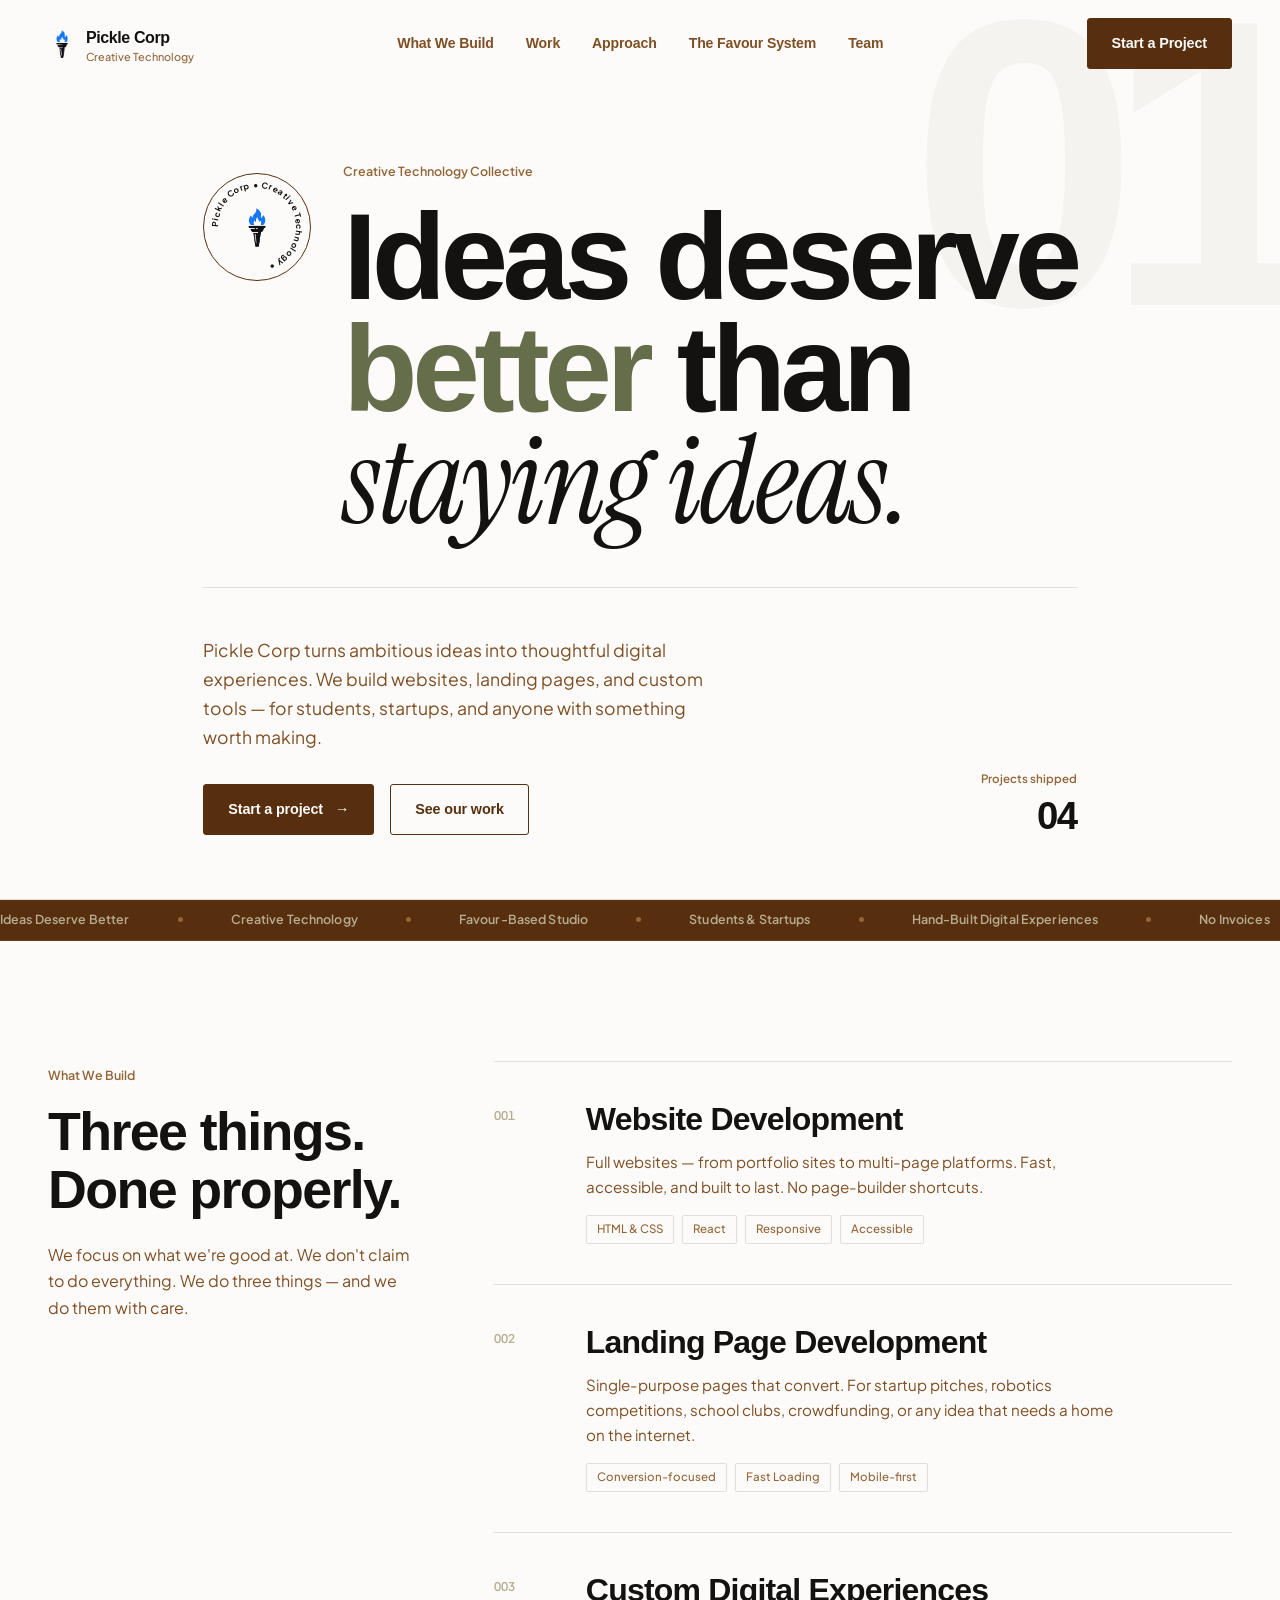
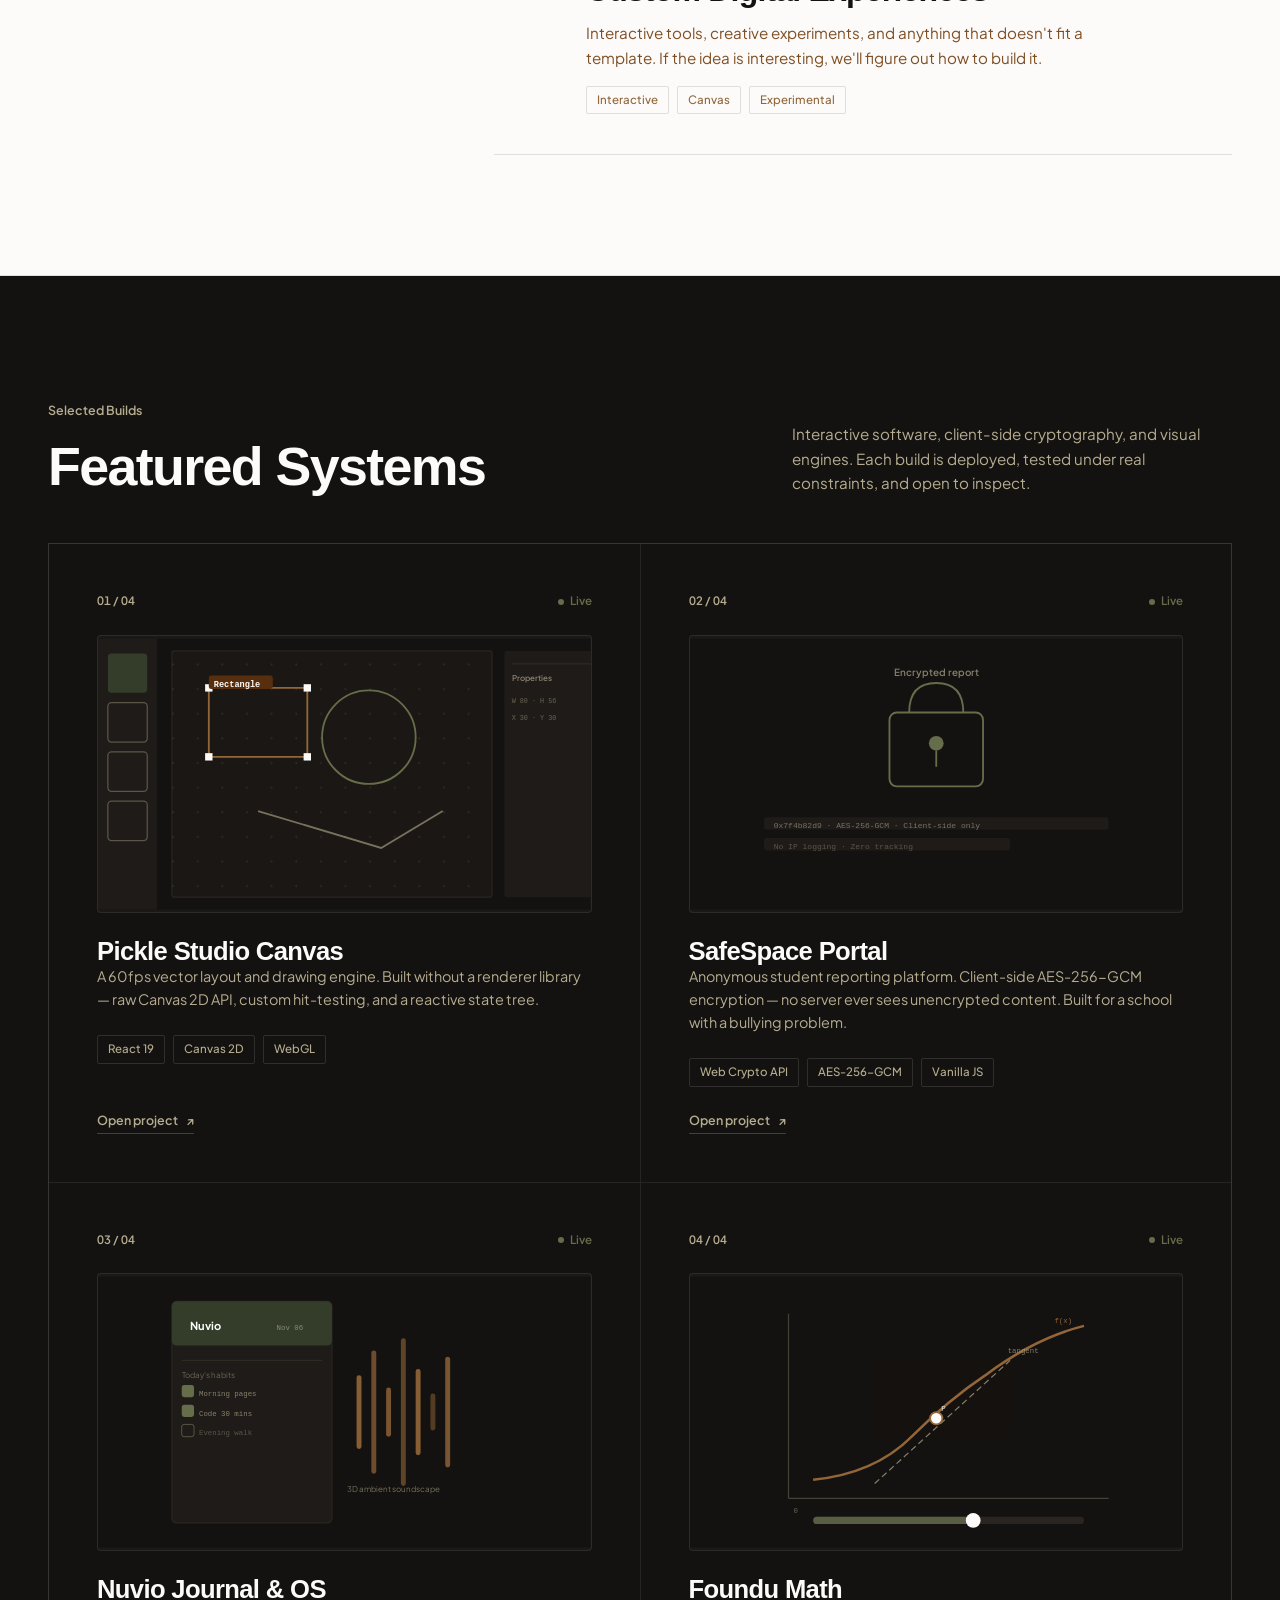
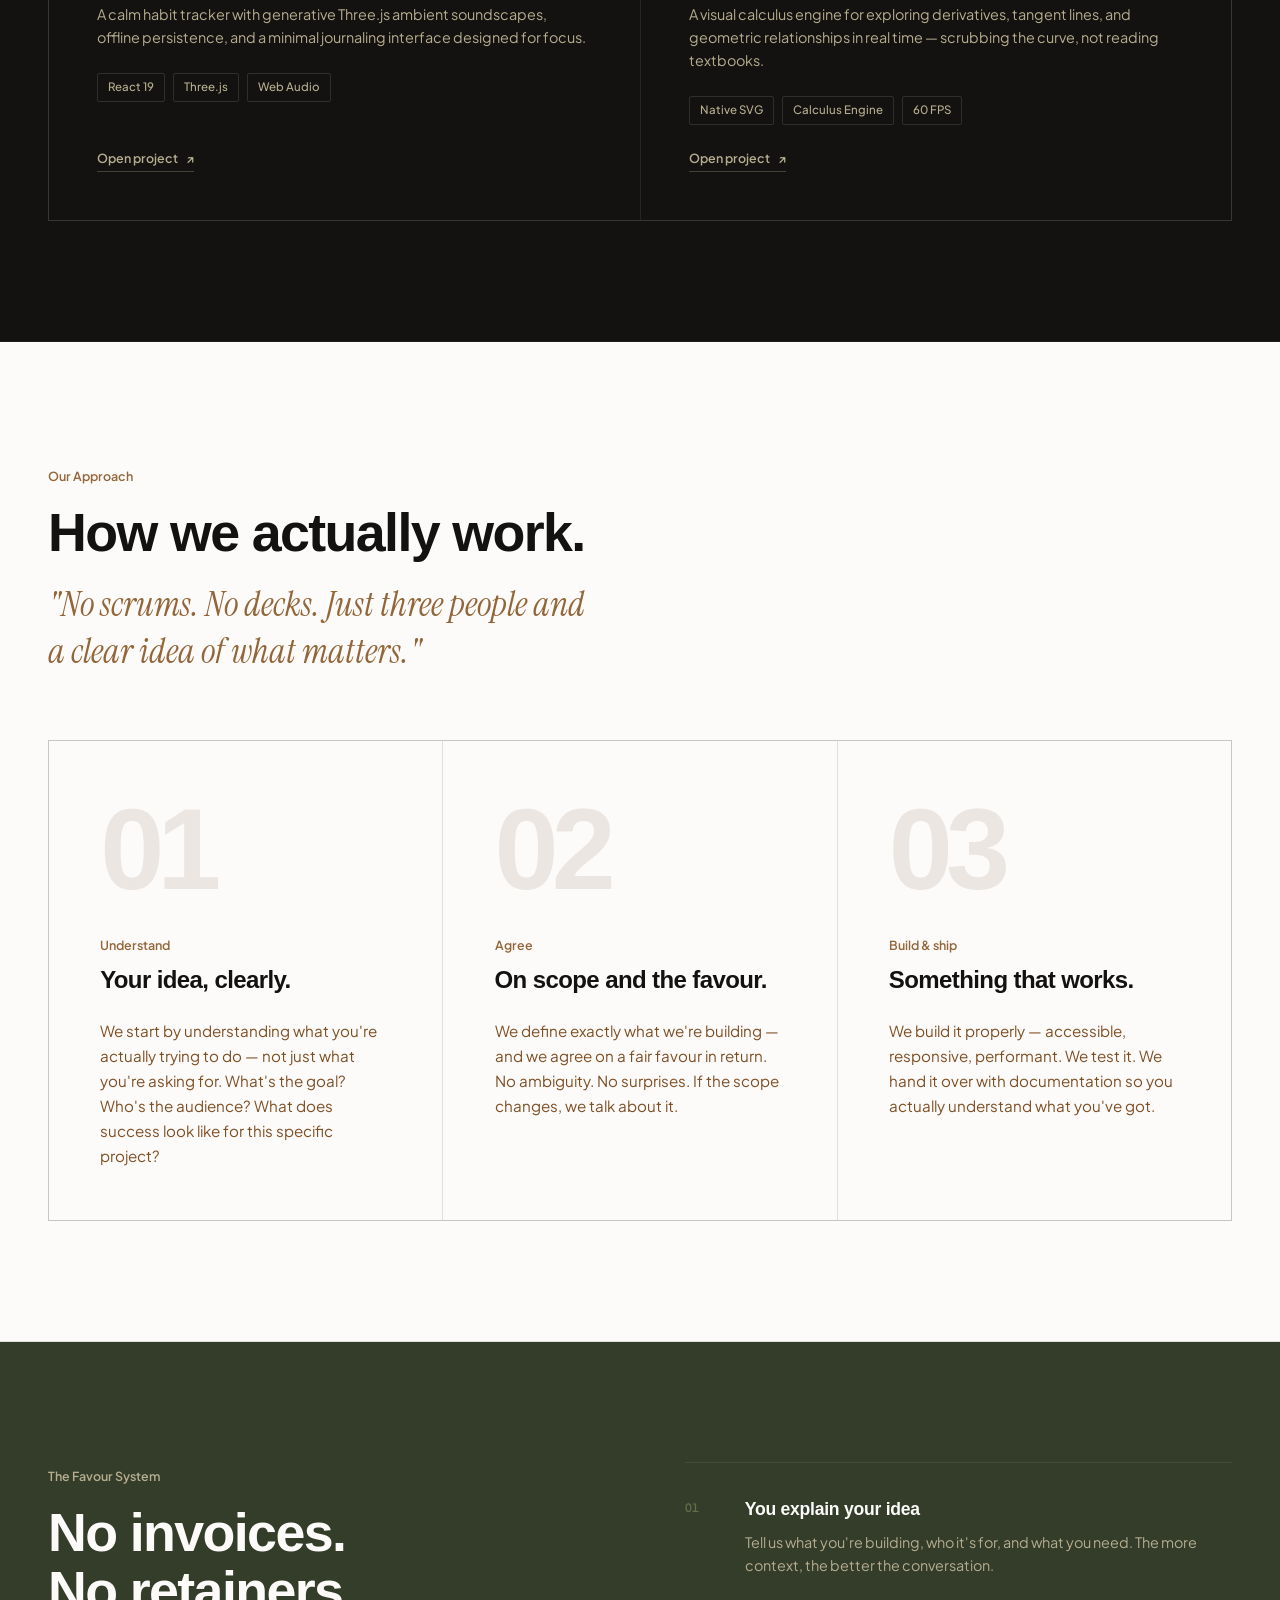
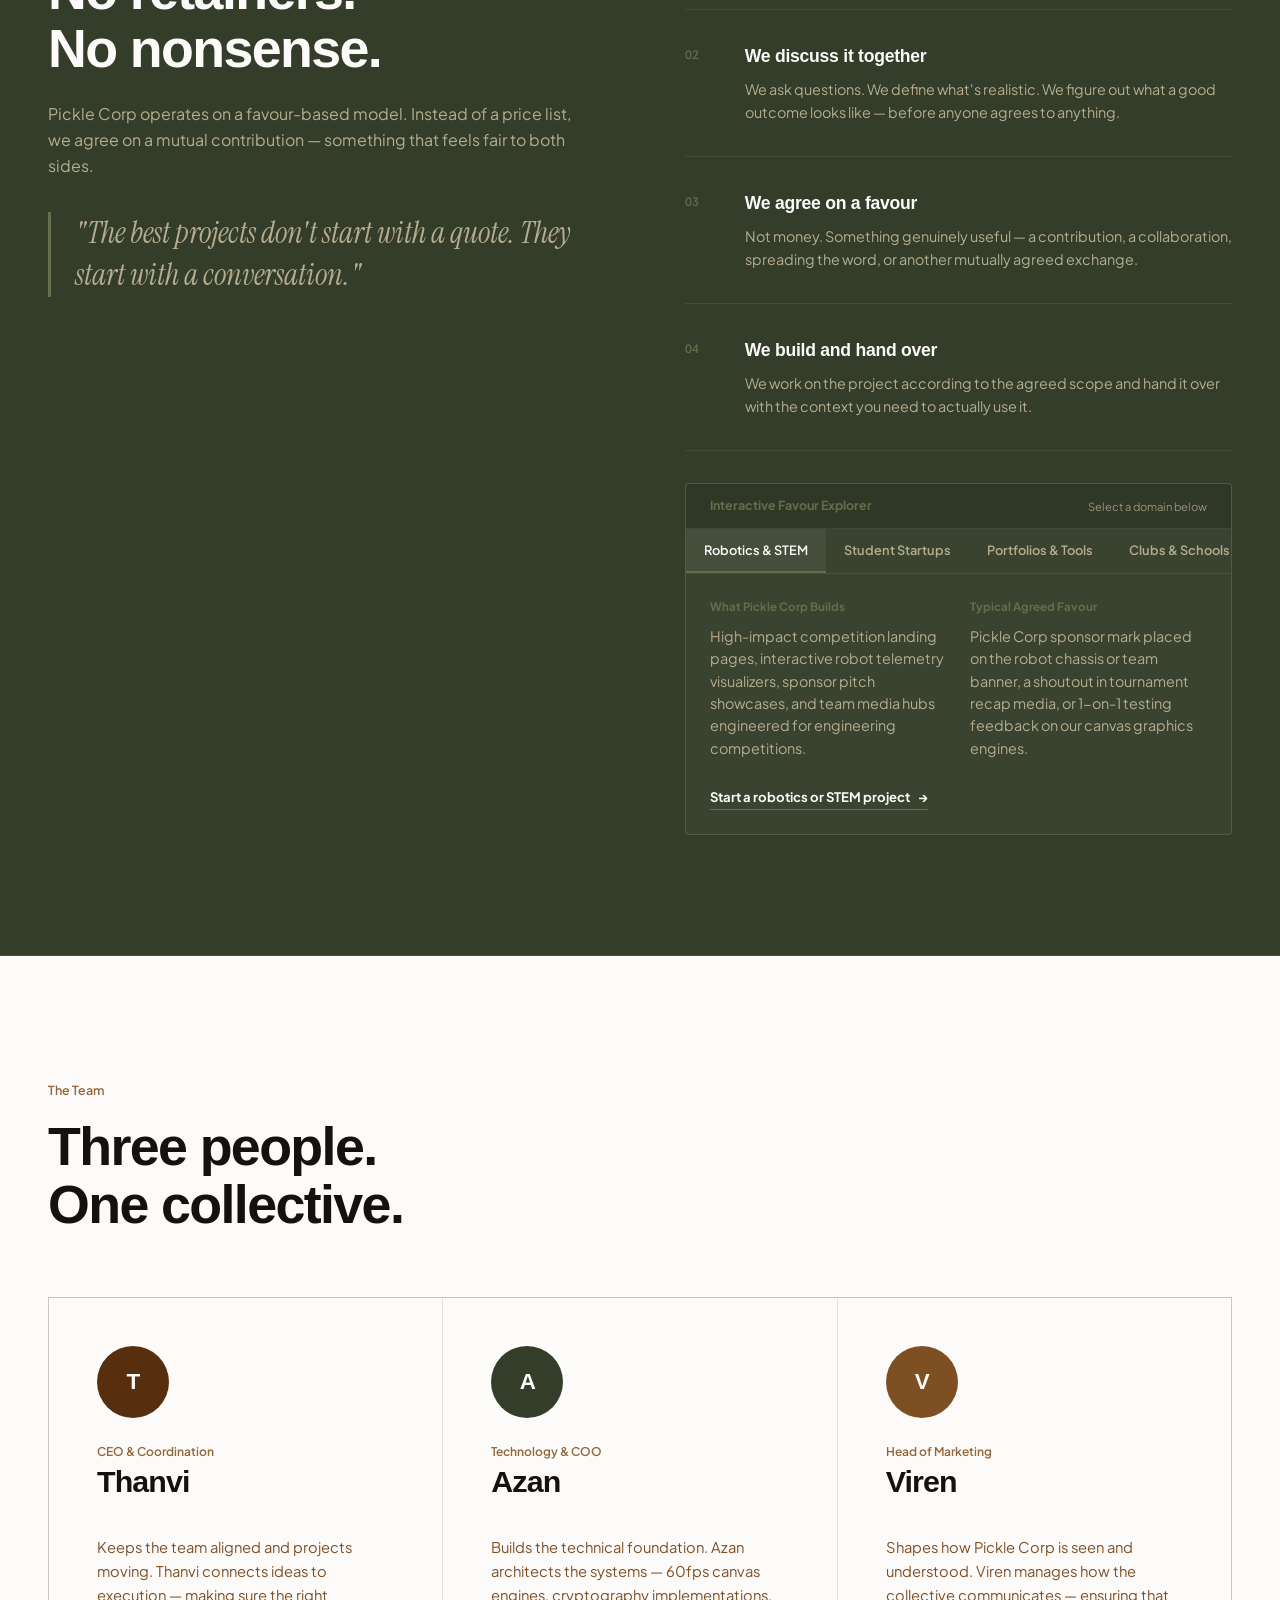
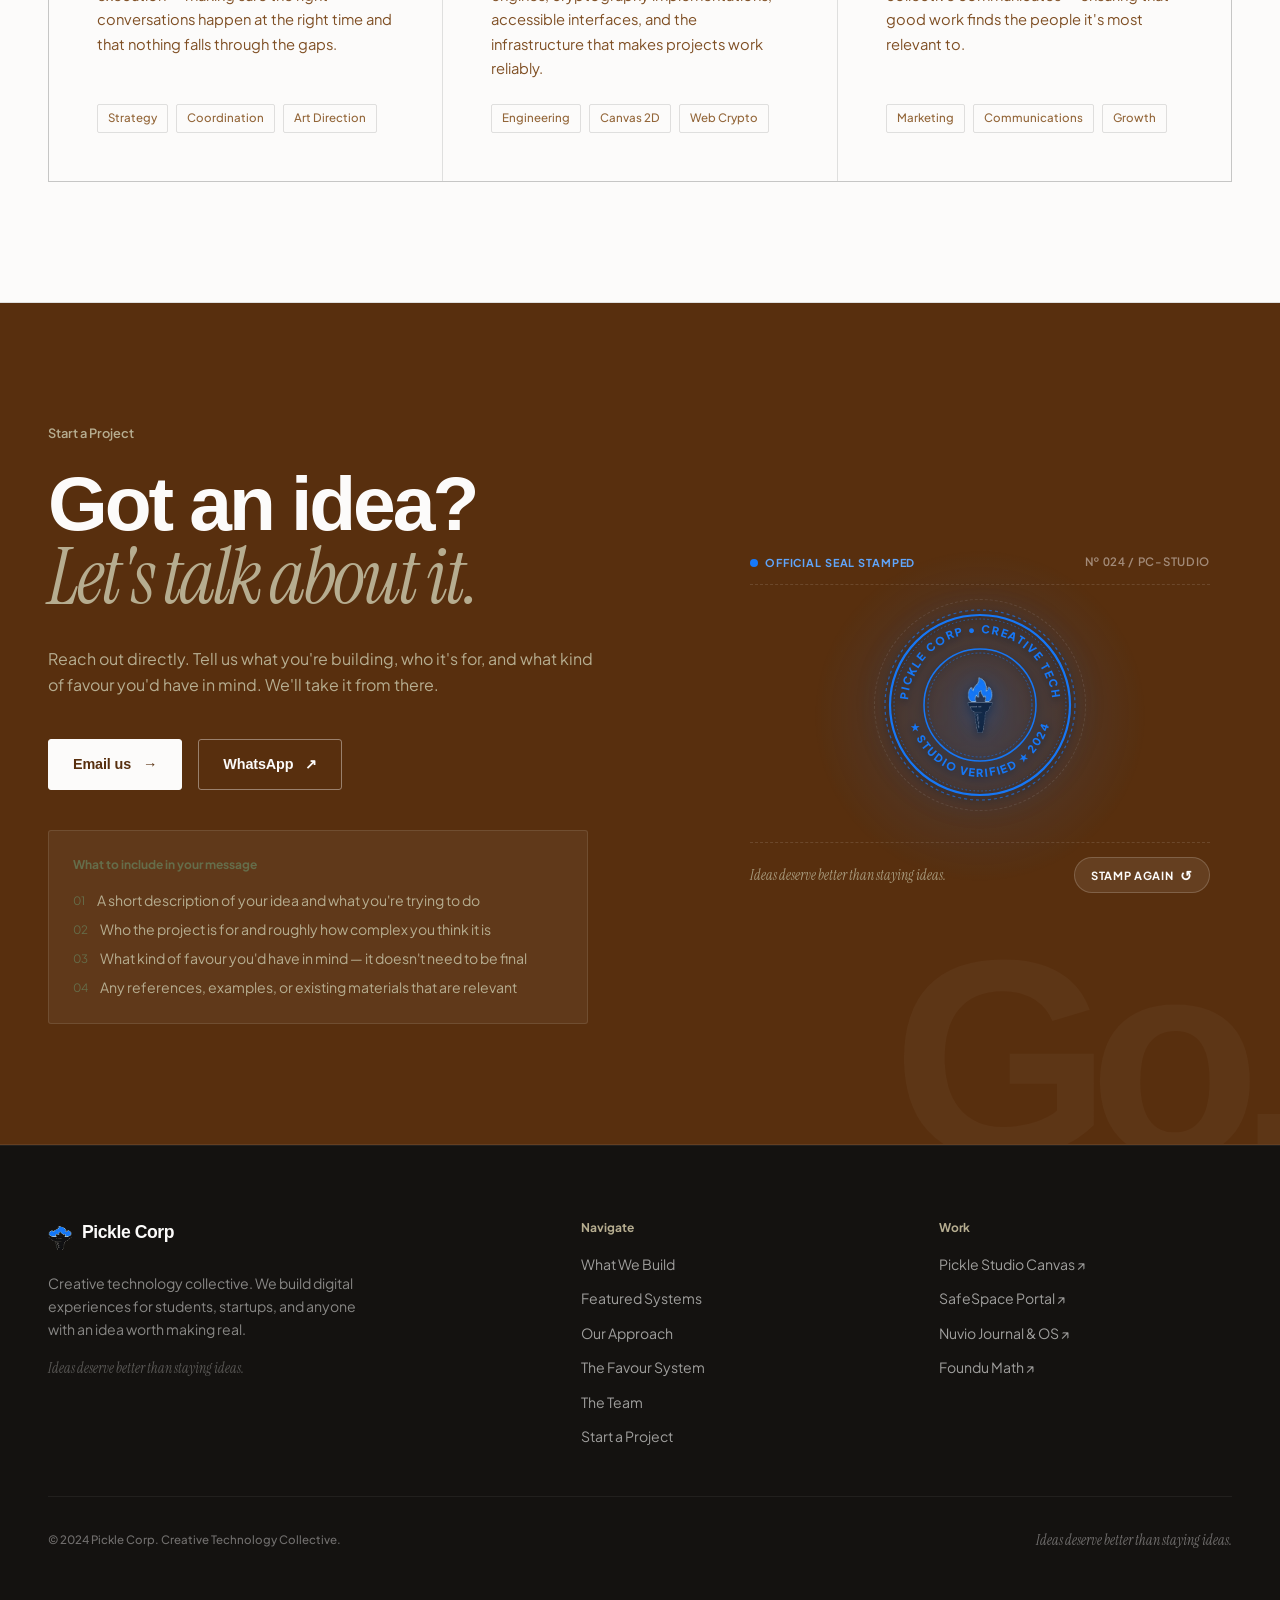
==== commit 0c4c45d2: "fix(seal): remove odd dripping bars and restore clean circular electric blue studio seal" ====
--- a/index.html
+++ b/index.html
@@ -967,9 +967,9 @@
             <div class="stamp-shockwave stamp-shockwave--1" id="stamp-shockwave" aria-hidden="true"></div>
             <div class="stamp-shockwave stamp-shockwave--2" id="stamp-shockwave-2" aria-hidden="true"></div>
 
-            <!-- Permanent Blue Inked Seal Imprint with Wet Dripping Ink -->
+            <!-- Permanent Blue Inked Studio Seal Imprint -->
             <div class="stamp-imprint" id="stamp-imprint" aria-hidden="true">
-              <svg viewBox="0 0 200 270" class="seal-svg">
+              <svg viewBox="0 0 200 200" class="seal-svg">
                 <!-- Outer serration ring -->
                 <circle cx="100" cy="100" r="95" stroke="currentColor" stroke-width="1.2" stroke-dasharray="3 3" fill="none" opacity="0.65" />
                 <circle cx="100" cy="100" r="90" stroke="currentColor" stroke-width="2.2" fill="none" />
@@ -991,30 +991,6 @@
                     ★ STUDIO VERIFIED ★ 2024
                   </textPath>
                 </text>
-
-                <!-- Wet Dripping Ink Streams (gravity dripping down from seal rim) -->
-                <g class="seal-ink-drips" fill="currentColor">
-                  <!-- Drip 1: Left slender drip -->
-                  <path class="drip-stream drip-1" d="M 68 174 C 67 190, 68 206, 68 212 C 68 216, 73 216, 73 212 C 73 206, 74 190, 75 170 Z" />
-                  <circle class="drip-drop drip-drop-1" cx="70.5" cy="214" r="3.2" />
-
-                  <!-- Drip 2: Center-left drip -->
-                  <path class="drip-stream drip-2" d="M 85 186 C 84 204, 85 224, 85 232 C 85 237, 91 237, 91 232 C 91 224, 92 204, 93 184 Z" />
-                  <circle class="drip-drop drip-drop-2" cx="88" cy="235" r="3.8" />
-
-                  <!-- Drip 3: Main center heavy drip with teardrop bead -->
-                  <path class="drip-stream drip-3" d="M 97 190 C 96 215, 97 245, 97 254 C 97 260, 104 260, 104 254 C 104 245, 105 215, 105 190 Z" />
-                  <circle class="drip-drop drip-drop-3" cx="100.5" cy="257" r="4.8" />
-                  <circle class="drip-bead drip-bead-3" cx="100.5" cy="268" r="2.2" />
-
-                  <!-- Drip 4: Center-right drip -->
-                  <path class="drip-stream drip-4" d="M 112 187 C 111 205, 112 228, 112 236 C 112 241, 118 241, 118 236 C 118 228, 119 205, 120 185 Z" />
-                  <circle class="drip-drop drip-drop-4" cx="115" cy="239" r="3.6" />
-
-                  <!-- Drip 5: Right slender drip -->
-                  <path class="drip-stream drip-5" d="M 132 176 C 131 190, 132 208, 132 216 C 132 220, 137 220, 137 216 C 137 208, 138 190, 139 172 Z" />
-                  <circle class="drip-drop drip-drop-5" cx="134.5" cy="218" r="3.0" />
-                </g>
               </svg>
 
               <!-- Slender, authentic Torch with natural blue flame -->
--- a/style.css
+++ b/style.css
@@ -1703,7 +1703,7 @@
 .stamp-stage {
   position: relative;
   width: 250px;
-  height: 290px;
+  height: 215px;
   margin: 6px auto 14px;
   display: flex;
   align-items: flex-start;
@@ -1992,18 +1992,18 @@
   }
 }
 
-/* ── Permanent Blue Seal Imprint with Wet Dripping Ink ───────────────────── */
+/* ── Permanent Blue Seal Imprint ─────────────────────────────────────────── */
 .stamp-imprint {
   position: absolute;
   top: 0;
   left: 25px;
   width: 200px;
-  height: 270px;
+  height: 200px;
   color: #1679fa;
   display: flex;
   flex-direction: column;
   align-items: center;
-  justify-content: flex-start;
+  justify-content: center;
   opacity: 0;
   transform: scale(1.1) rotate(-5deg);
   pointer-events: none;
@@ -2021,8 +2021,9 @@
 
 .seal-svg {
   width: 200px;
-  height: 270px;
+  height: 200px;
   overflow: visible;
+  display: block;
 }
 
 .seal-text-arc {
@@ -2032,48 +2033,6 @@
   letter-spacing: 0.16em;
   fill: #1679fa;
 }
-
-/* ── Wet Ink Drip Flows ──────────────────────────────────────────────────── */
-.seal-ink-drips {
-  transform-origin: 100px 185px;
-}
-
-.drip-stream {
-  transform-origin: 100px 185px;
-  transform: scaleY(0);
-  transition: transform 0.65s cubic-bezier(0.25, 0.46, 0.45, 0.94);
-}
-
-.stamp-imprint.stamped .drip-stream {
-  transform: scaleY(1);
-}
-
-.stamp-imprint.stamped .drip-1 { transition-delay: 0.14s; }
-.stamp-imprint.stamped .drip-2 { transition-delay: 0.08s; }
-.stamp-imprint.stamped .drip-3 { transition-delay: 0.02s; }
-.stamp-imprint.stamped .drip-4 { transition-delay: 0.1s; }
-.stamp-imprint.stamped .drip-5 { transition-delay: 0.18s; }
-
-.drip-drop,
-.drip-bead {
-  opacity: 0;
-  transform: translateY(-8px) scale(0);
-  transform-origin: center center;
-  transition: all 0.5s cubic-bezier(0.34, 1.56, 0.64, 1);
-}
-
-.stamp-imprint.stamped .drip-drop,
-.stamp-imprint.stamped .drip-bead {
-  opacity: 1;
-  transform: translateY(0) scale(1);
-}
-
-.stamp-imprint.stamped .drip-drop-1 { transition-delay: 0.35s; }
-.stamp-imprint.stamped .drip-drop-2 { transition-delay: 0.28s; }
-.stamp-imprint.stamped .drip-drop-3 { transition-delay: 0.22s; }
-.stamp-imprint.stamped .drip-drop-4 { transition-delay: 0.3s; }
-.stamp-imprint.stamped .drip-drop-5 { transition-delay: 0.4s; }
-.stamp-imprint.stamped .drip-bead-3 { transition-delay: 0.48s; }
 
 /* Torch in the center of the seal: authentic slender proportions, natural blue flame */
 .seal-torch-center {
@@ -2103,7 +2062,7 @@
   align-items: center;
   justify-content: space-between;
   gap: 12px;
-  margin-top: 4px;
+  margin-top: 8px;
   padding-top: 14px;
   border-top: 1px dashed rgba(252, 251, 250, 0.12);
 }
@@ -2176,93 +2135,6 @@
     transition: none;
     transform: none;
   }
-  .drip-stream,
-  .drip-drop,
-  .drip-bead {
-    transition: none;
-    transform: none;
-    opacity: 1;
-  }
-}
-
-.stamp-footer {
-  width: 100%;
-  display: flex;
-  align-items: center;
-  justify-content: space-between;
-  gap: 12px;
-  margin-top: 8px;
-  padding-top: 14px;
-  border-top: 1px dashed rgba(252, 251, 250, 0.12);
-}
-
-.stamp-motto {
-  font-family: var(--font-serif);
-  font-style: italic;
-  font-size: 0.88rem;
-  color: var(--c5-tan);
-  opacity: 0.85;
-  margin: 0;
-}
-
-.stamp-replay-btn {
-  display: inline-flex;
-  align-items: center;
-  gap: 7px;
-  font-family: var(--font-mono);
-  font-size: 0.7rem;
-  font-weight: 700;
-  text-transform: uppercase;
-  letter-spacing: 0.06em;
-  color: var(--bg-cream);
-  background: rgba(252, 251, 250, 0.08);
-  border: 1px solid rgba(252, 251, 250, 0.18);
-  border-radius: 999px;
-  padding: 8px 16px;
-  cursor: pointer;
-  transition: all 0.2s ease;
-  min-height: 36px;
-}
-
-.stamp-replay-btn:hover {
-  background: rgba(226, 114, 91, 0.22);
-  border-color: rgba(226, 114, 91, 0.5);
-  color: #fff;
-  transform: translateY(-1px);
-}
-
-.stamp-replay-btn:active {
-  transform: scale(0.96);
-}
-
-.stamp-replay-btn:focus-visible {
-  outline: 2px solid var(--c5-tan);
-  outline-offset: 3px;
-}
-
-.replay-icon {
-  font-size: 0.9rem;
-  line-height: 1;
-}
-
-/* Reduced Motion Safety */
-@media (prefers-reduced-motion: reduce) {
-  .stamp-stage.slammed {
-    animation: none;
-  }
-  .stamp-plunger.slamming {
-    animation: none;
-    opacity: 0;
-  }
-  .stamp-shockwave--1.active,
-  .stamp-shockwave--2.active {
-    animation: none;
-    opacity: 0;
-  }
-  .stamp-imprint {
-    transition: none;
-    transform: none;
-  }
 }
 
 /* ── 09: FOOTER ───────────────────────────────────────────────────────────── */
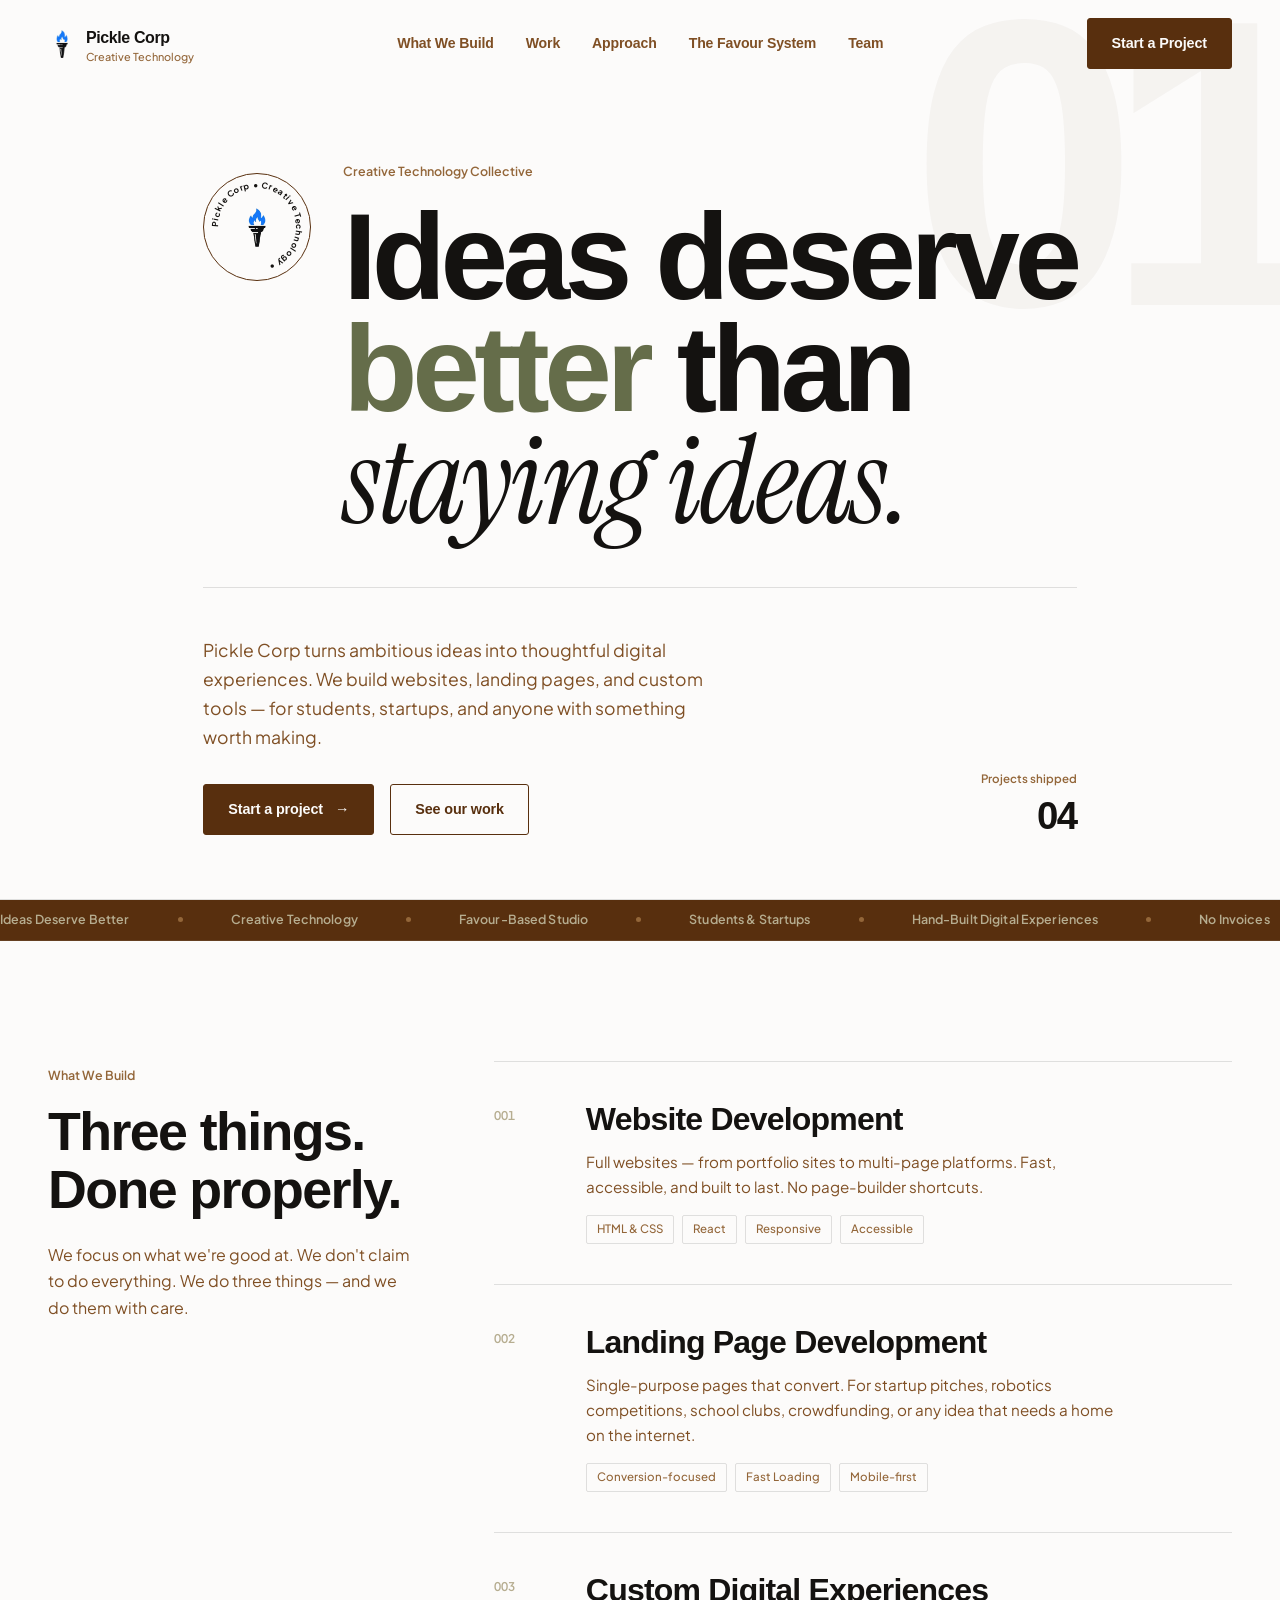
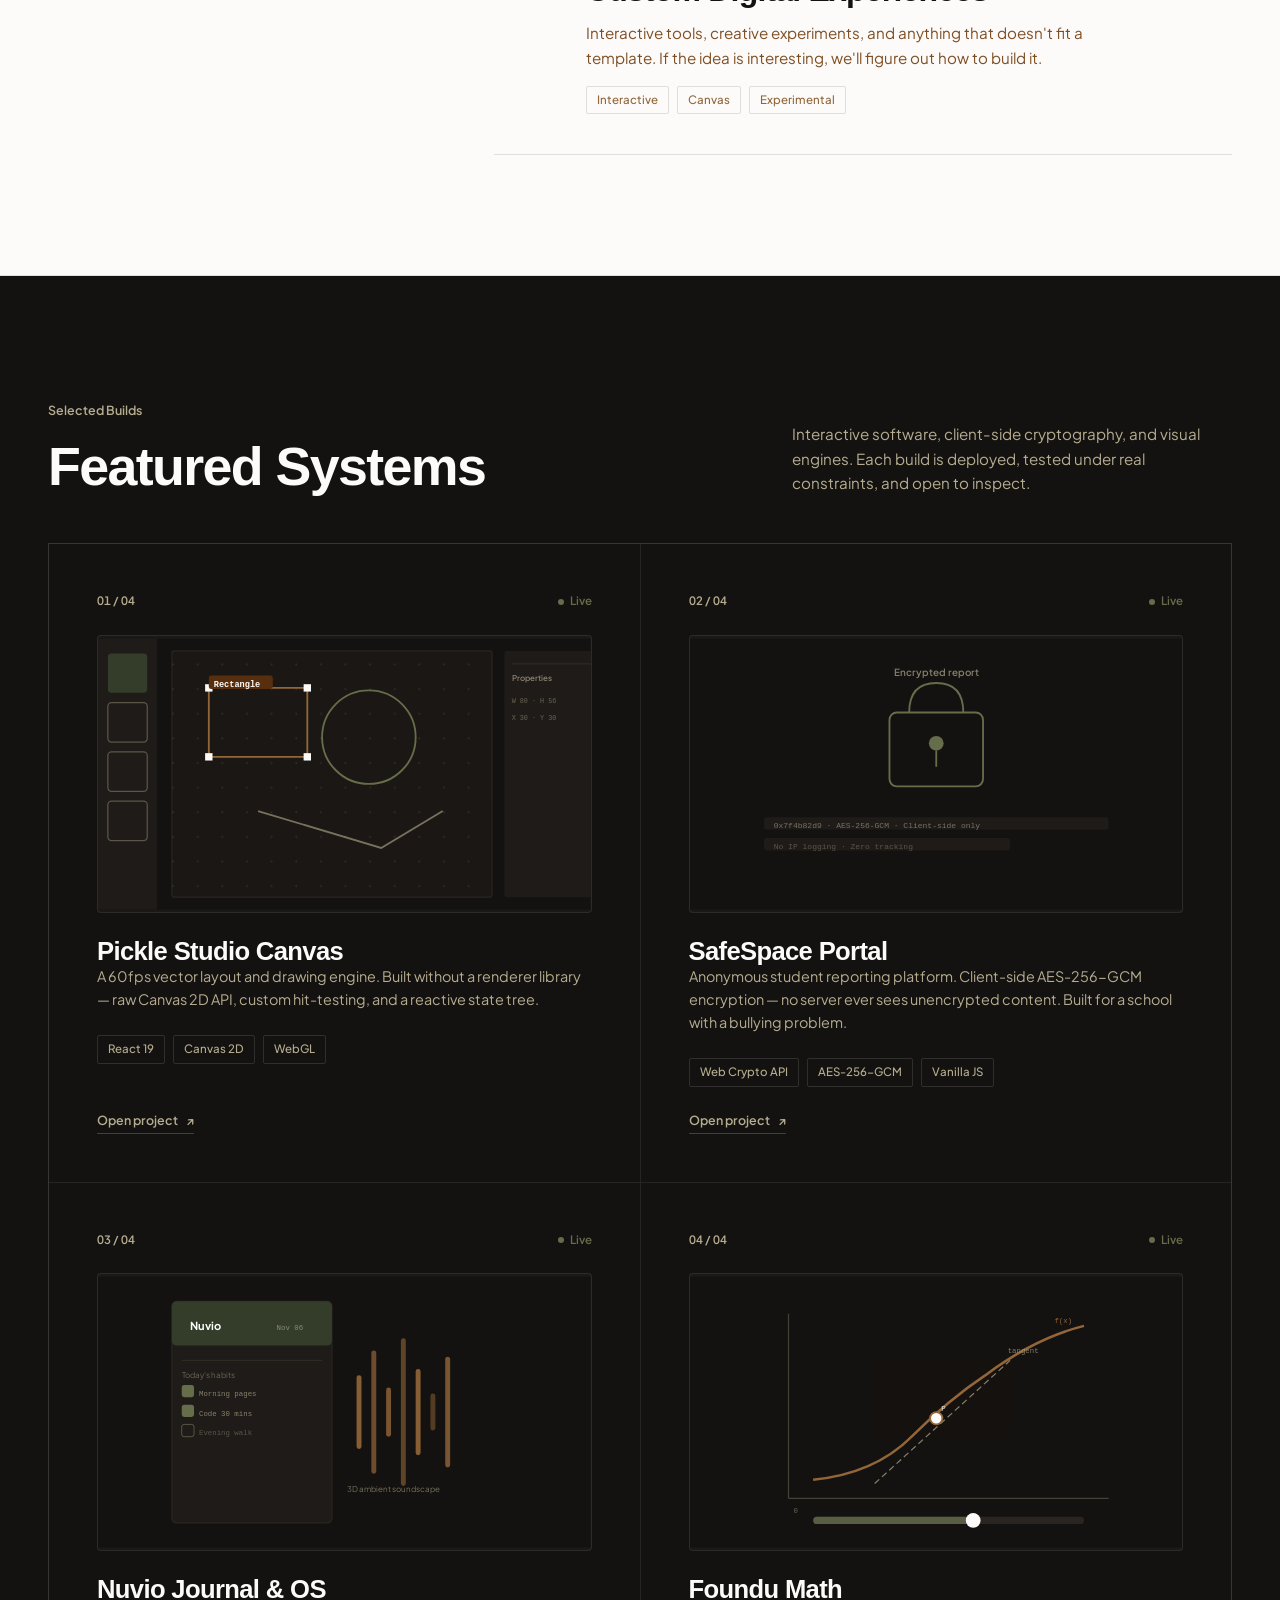
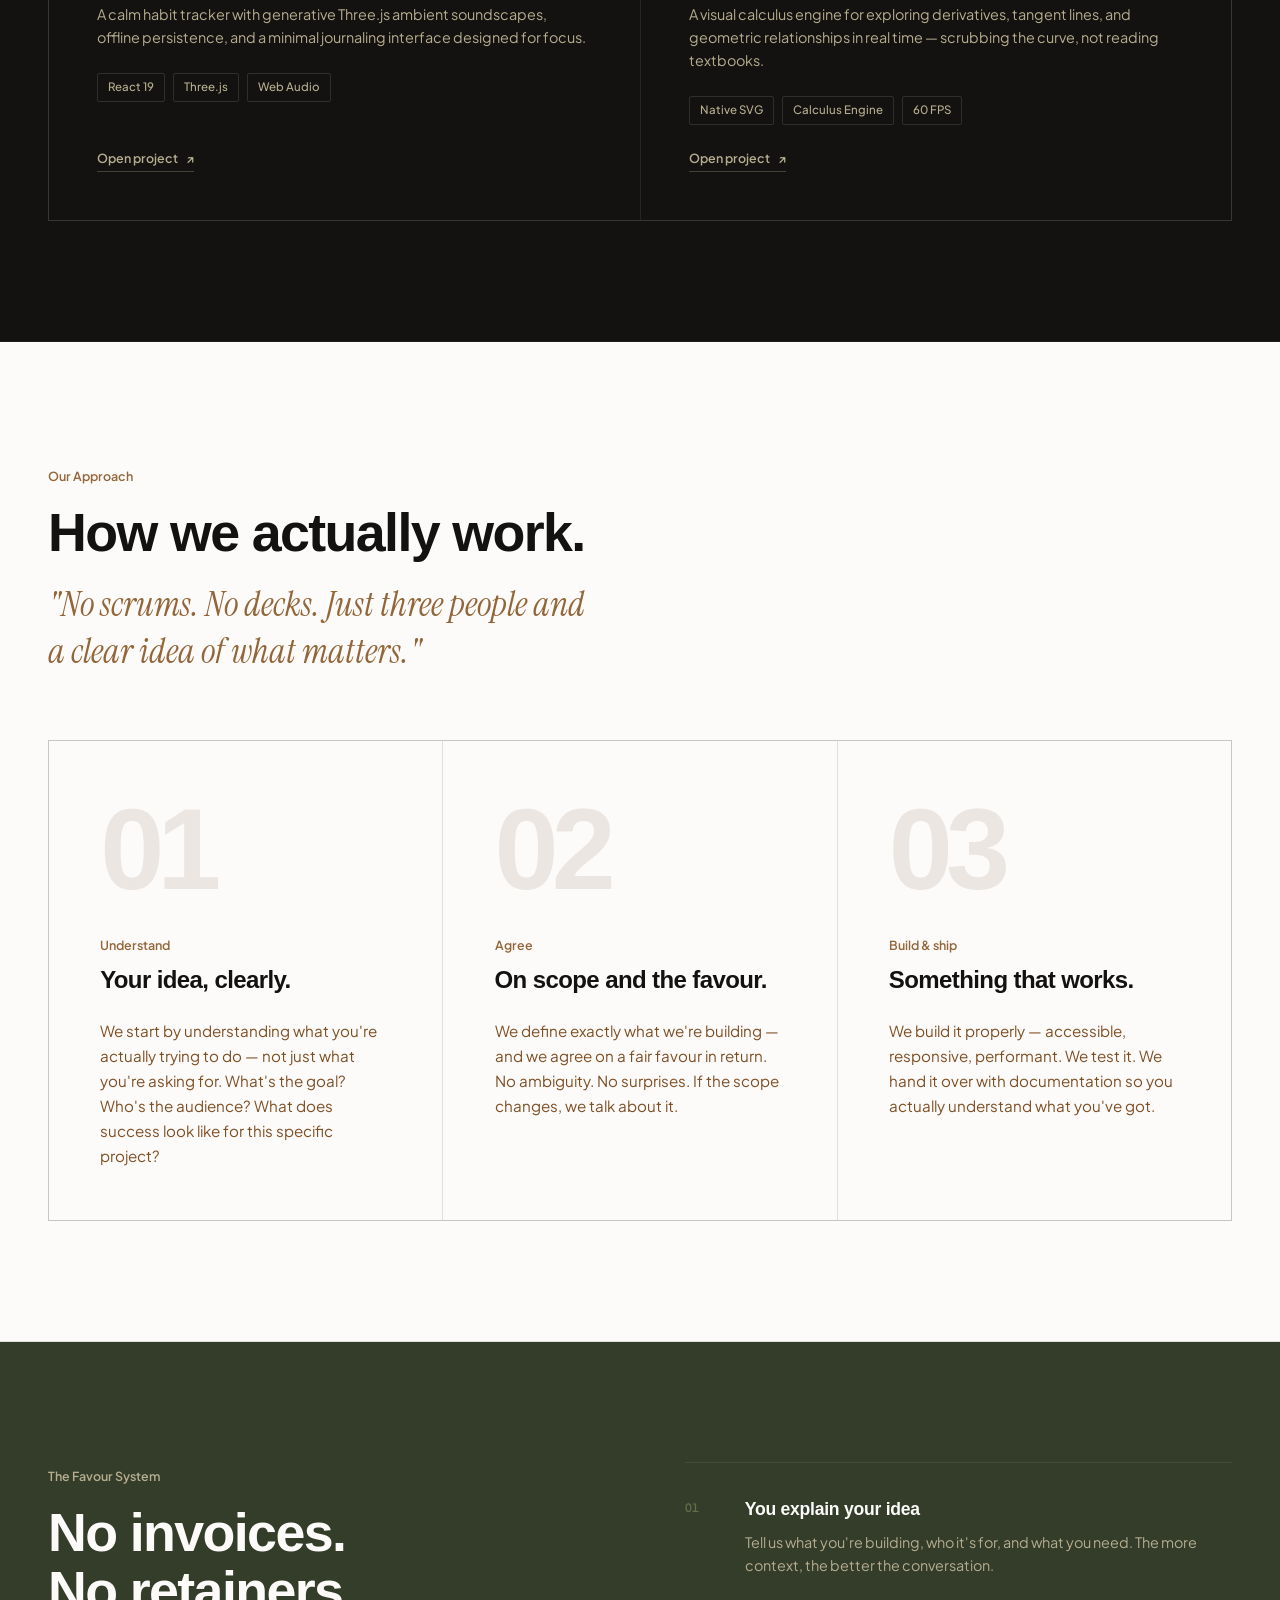
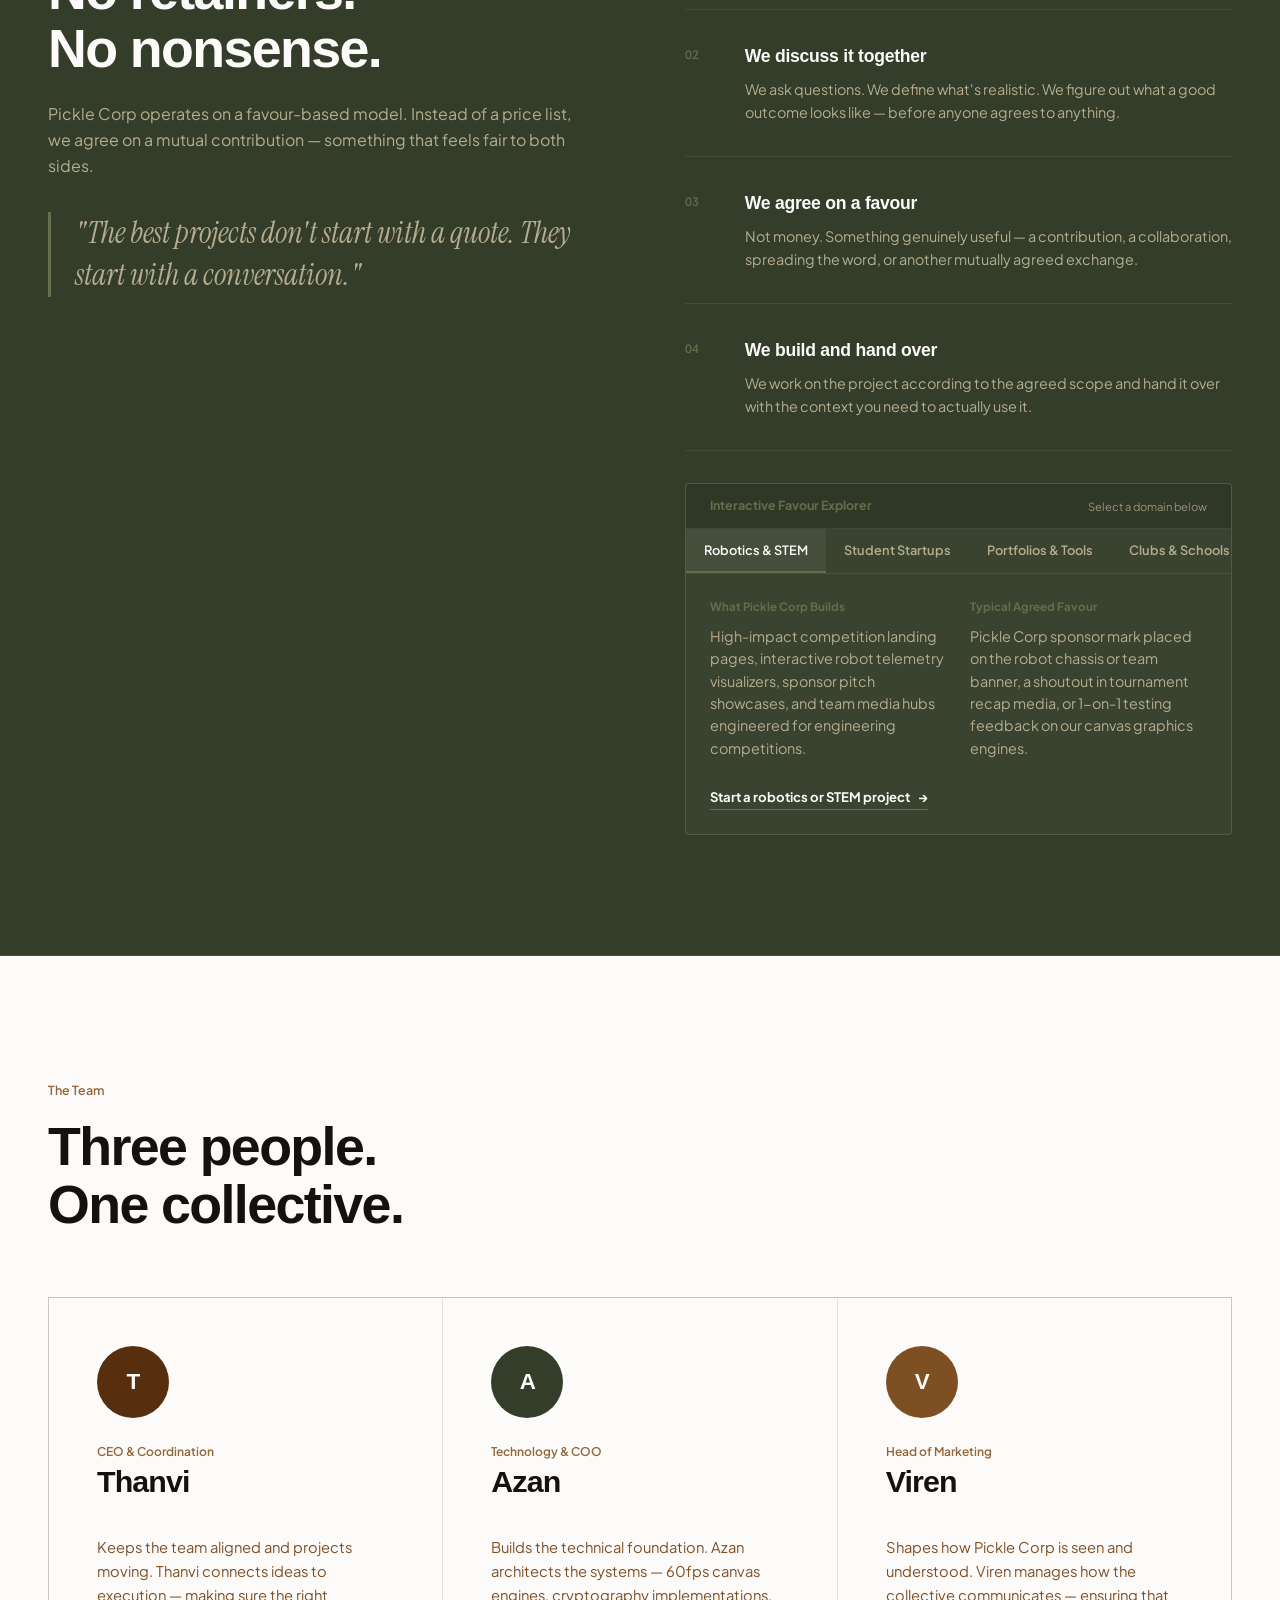
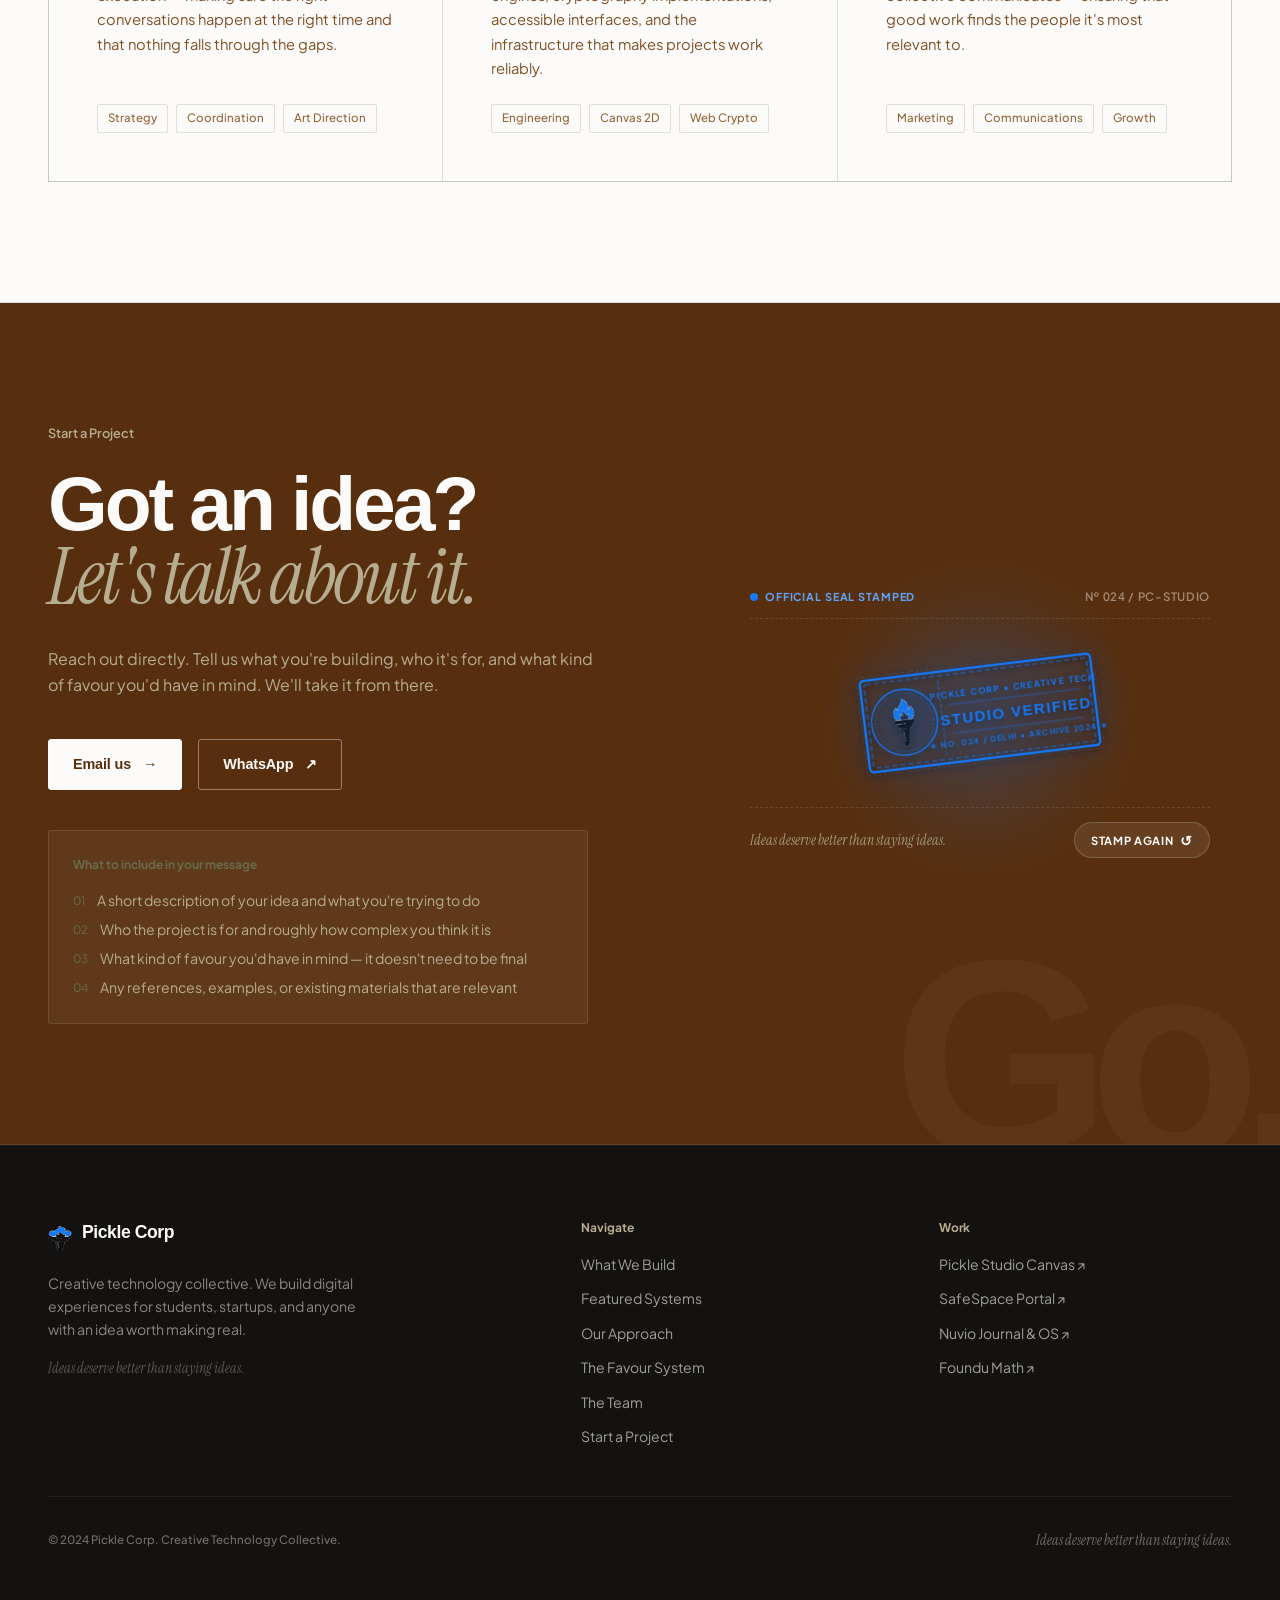
==== commit cbf52b75: "feat(stamp): convert to official rectangular studio stamp tilted at an angle" ====
--- a/index.html
+++ b/index.html
@@ -943,59 +943,64 @@
             id="stamp-stage"
             role="button"
             tabindex="0"
-            aria-label="Click or press Enter to stamp the Pickle Corp seal"
+            aria-label="Click or press Enter to stamp the Pickle Corp rectangular seal"
             title="Click to stamp again"
           >
-            <!-- Atmospheric drafting target rings directly on dark canvas -->
-            <div class="stamp-target-ring stamp-target-ring--outer" aria-hidden="true"></div>
-            <div class="stamp-target-ring stamp-target-ring--inner" aria-hidden="true"></div>
-
-            <!-- Plunger (seen directly from above: outer brass rim, walnut cap, center pin) -->
+            <!-- Atmospheric drafting target rectangle directly on dark canvas at an angle -->
+            <div class="stamp-target-rect stamp-target-rect--outer" aria-hidden="true"></div>
+            <div class="stamp-target-rect stamp-target-rect--inner" aria-hidden="true"></div>
+
+            <!-- Rectangular Rocker Plunger (seen directly from above: brass bevel rim, walnut body, turned handle) -->
             <div class="stamp-plunger" id="stamp-plunger" aria-hidden="true">
               <div class="plunger-shadow"></div>
               <div class="plunger-die-rim"></div>
               <div class="plunger-brass-body">
-                <div class="plunger-knurl"></div>
+                <div class="plunger-wood-grain"></div>
                 <div class="plunger-wood-cap">
-                  <div class="plunger-wood-grain"></div>
                   <div class="plunger-center-pin"></div>
                 </div>
               </div>
             </div>
 
-            <!-- Heavy dual shockwave ripples on impact -->
+            <!-- Heavy dual shockwave ripples on impact (rectangular, angled) -->
             <div class="stamp-shockwave stamp-shockwave--1" id="stamp-shockwave" aria-hidden="true"></div>
             <div class="stamp-shockwave stamp-shockwave--2" id="stamp-shockwave-2" aria-hidden="true"></div>
 
-            <!-- Permanent Blue Inked Studio Seal Imprint -->
+            <!-- Permanent Blue Inked Rectangular Studio Stamp Imprint (At an angle) -->
             <div class="stamp-imprint" id="stamp-imprint" aria-hidden="true">
-              <svg viewBox="0 0 200 200" class="seal-svg">
-                <!-- Outer serration ring -->
-                <circle cx="100" cy="100" r="95" stroke="currentColor" stroke-width="1.2" stroke-dasharray="3 3" fill="none" opacity="0.65" />
-                <circle cx="100" cy="100" r="90" stroke="currentColor" stroke-width="2.2" fill="none" />
-                <circle cx="100" cy="100" r="86" stroke="currentColor" stroke-width="0.8" stroke-dasharray="1.5 2.5" fill="none" opacity="0.75" />
-                <circle cx="100" cy="100" r="56" stroke="currentColor" stroke-width="1.5" fill="none" />
-                <circle cx="100" cy="100" r="52" stroke="currentColor" stroke-width="0.8" stroke-dasharray="2 2" fill="none" opacity="0.7" />
-
-                <!-- Text along arcs -->
-                <path id="seal-text-path-top" d="M 28 100 A 72 72 0 0 1 172 100" fill="none" />
-                <path id="seal-text-path-bottom" d="M 28 100 A 72 72 0 0 0 172 100" fill="none" />
-
-                <text class="seal-text-arc">
-                  <textPath href="#seal-text-path-top" startOffset="50%" text-anchor="middle">
-                    PICKLE CORP • CREATIVE TECH
-                  </textPath>
+              <svg viewBox="0 0 240 100" class="seal-svg" xmlns="http://www.w3.org/2000/svg">
+                <!-- Outer framing rectangle -->
+                <rect x="4" y="4" width="232" height="92" rx="4" stroke="currentColor" stroke-width="2.5" fill="none" />
+                <rect x="8" y="8" width="224" height="84" rx="2" stroke="currentColor" stroke-width="1.2" stroke-dasharray="5 3" opacity="0.8" fill="none" />
+
+                <!-- Left Emblem Frame with Torch -->
+                <circle cx="44" cy="50" r="33" stroke="currentColor" stroke-width="1.3" fill="rgba(22, 121, 250, 0.08)" />
+                <circle cx="44" cy="50" r="29" stroke="currentColor" stroke-width="0.8" stroke-dasharray="2 2" opacity="0.65" fill="none" />
+
+                <!-- Vertical divider line separating emblem from text -->
+                <line x1="82" y1="12" x2="82" y2="88" stroke="currentColor" stroke-width="1.2" opacity="0.5" stroke-dasharray="4 2" />
+
+                <!-- Top row: Company name -->
+                <text x="156" y="31" text-anchor="middle" class="seal-text-small">
+                  PICKLE CORP • CREATIVE TECH
                 </text>
-                <text class="seal-text-arc">
-                  <textPath href="#seal-text-path-bottom" startOffset="50%" text-anchor="middle">
-                    ★ STUDIO VERIFIED ★ 2024
-                  </textPath>
+                <line x1="90" y1="38" x2="222" y2="38" stroke="currentColor" stroke-width="1" opacity="0.5" />
+
+                <!-- Center row: Bold stamp certification header -->
+                <text x="156" y="58" text-anchor="middle" class="seal-text-bold">
+                  STUDIO VERIFIED
+                </text>
+                <line x1="90" y1="67" x2="222" y2="67" stroke="currentColor" stroke-width="1" opacity="0.5" />
+
+                <!-- Bottom row: Official studio reference code -->
+                <text x="156" y="80" text-anchor="middle" class="seal-text-meta">
+                  ★ NO. 024 / DELHI • ARCHIVE 2024 ★
                 </text>
               </svg>
 
               <!-- Slender, authentic Torch with natural blue flame -->
               <div class="seal-torch-center">
-                <img src="logo-torch.png" alt="" width="26" height="58" class="seal-torch-img" />
+                <img src="logo-torch.png" alt="" width="22" height="48" class="seal-torch-img" />
               </div>
             </div>
           </div>
--- a/style.css
+++ b/style.css
@@ -1702,16 +1702,16 @@
 /* ── The Stamping Desk Stage ──────────────────────────────────────────────── */
 .stamp-stage {
   position: relative;
-  width: 250px;
-  height: 215px;
-  margin: 6px auto 14px;
-  display: flex;
-  align-items: flex-start;
+  width: 260px;
+  height: 140px;
+  margin: 10px auto 16px;
+  display: flex;
+  align-items: center;
   justify-content: center;
   cursor: pointer;
   user-select: none;
   -webkit-tap-highlight-color: transparent;
-  transform-origin: center 100px;
+  transform-origin: center center;
   will-change: transform;
 }
 
@@ -1720,48 +1720,43 @@
   outline-offset: 8px;
 }
 
-/* Subtle drafting target rings directly on dark canvas */
-.stamp-target-ring {
+/* Subtle drafting target rectangle directly on dark canvas at an angle */
+.stamp-target-rect {
   position: absolute;
-  top: 0;
-  left: 25px;
-  width: 200px;
-  height: 200px;
-  border-radius: 50%;
+  top: 20px;
+  left: 10px;
+  width: 240px;
+  height: 100px;
+  border-radius: 6px;
   pointer-events: none;
+  transform: rotate(-7deg);
   transform-origin: center center;
 }
 
-.stamp-target-ring--outer {
-  inset: -6px;
-  width: 212px;
-  height: 212px;
-  left: 19px;
-  top: -6px;
-  border: 1px dashed rgba(252, 251, 250, 0.1);
-}
-
-.stamp-target-ring--inner {
-  inset: 10px;
-  width: 180px;
-  height: 180px;
-  left: 35px;
-  top: 10px;
-  border: 1px solid rgba(22, 121, 250, 0.18);
+.stamp-target-rect--outer {
+  border: 1px dashed rgba(252, 251, 250, 0.12);
+}
+
+.stamp-target-rect--inner {
+  top: 24px;
+  left: 14px;
+  width: 232px;
+  height: 92px;
+  border: 1px solid rgba(22, 121, 250, 0.15);
 }
 
 .stamp-stage:hover .stamp-imprint.stamped {
   filter: drop-shadow(0 0 24px rgba(22, 121, 250, 0.65)) drop-shadow(0 2px 6px rgba(0, 0, 0, 0.7));
 }
 
-/* ── Top-Down Birds-Eye Plunger ───────────────────────────────────────────── */
+/* ── Top-Down Birds-Eye Rectangular Plunger ────────────────────────────────── */
 .stamp-plunger {
   position: absolute;
-  top: 10px;
-  left: 35px;
-  width: 180px;
-  height: 180px;
-  border-radius: 50%;
+  top: 20px;
+  left: 10px;
+  width: 240px;
+  height: 100px;
+  border-radius: 8px;
   pointer-events: none;
   opacity: 0;
   z-index: 10;
@@ -1772,28 +1767,25 @@
 /* Plunger Cast Shadow seen from directly above */
 .plunger-shadow {
   position: absolute;
-  inset: -14px;
-  border-radius: 50%;
-  background: radial-gradient(circle, rgba(0, 0, 0, 0.85) 0%, rgba(0, 0, 0, 0.4) 55%, transparent 75%);
+  inset: -12px;
+  border-radius: 12px;
+  background: radial-gradient(ellipse at center, rgba(0, 0, 0, 0.85) 0%, rgba(0, 0, 0, 0.4) 60%, transparent 80%);
   filter: blur(10px);
   z-index: 1;
-  transform-origin: center center;
 }
 
 /* Outer Brass Bevel Die Rim */
 .plunger-die-rim {
   position: absolute;
   inset: 0;
-  border-radius: 50%;
-  background: conic-gradient(
-    from 35deg,
-    #d4a34b 0deg,
-    #8b5e28 60deg,
-    #f8d790 120deg,
-    #5c360c 180deg,
-    #eac478 240deg,
-    #8b5e28 300deg,
-    #d4a34b 360deg
+  border-radius: 8px;
+  background: linear-gradient(
+    135deg,
+    #d4a34b 0%,
+    #8b5e28 25%,
+    #f8d790 50%,
+    #5c360c 75%,
+    #d4a34b 100%
   );
   box-shadow:
     inset 0 2px 4px rgba(255, 255, 255, 0.6),
@@ -1802,41 +1794,16 @@
   z-index: 2;
 }
 
-/* Brass Body & Knurled grip */
+/* Rectangular Walnut Wood Block Body */
 .plunger-brass-body {
   position: absolute;
-  inset: 12px;
-  border-radius: 50%;
-  background: radial-gradient(circle at 40% 40%, #e2be79 0%, #a47634 60%, #4a2d0b 100%);
+  inset: 7px;
+  border-radius: 6px;
+  background: linear-gradient(145deg, #6a3e1b 0%, #462208 55%, #241103 100%);
   box-shadow:
-    inset 0 2px 5px rgba(255, 255, 255, 0.5),
-    inset 0 -2px 6px rgba(0, 0, 0, 0.8);
+    inset 0 2px 4px rgba(255, 255, 255, 0.4),
+    inset 0 -2px 5px rgba(0, 0, 0, 0.8);
   z-index: 3;
-  display: flex;
-  align-items: center;
-  justify-content: center;
-}
-
-.plunger-knurl {
-  position: absolute;
-  inset: 6px;
-  border-radius: 50%;
-  border: 2px dashed rgba(60, 35, 10, 0.5);
-  box-shadow: inset 0 0 5px rgba(0, 0, 0, 0.45);
-}
-
-/* Dark Turned Walnut Wood Cap */
-.plunger-wood-cap {
-  position: relative;
-  width: 108px;
-  height: 108px;
-  border-radius: 50%;
-  background: radial-gradient(circle at 35% 35%, #7f4f24 0%, #582f0e 55%, #241103 100%);
-  box-shadow:
-    inset 0 3px 6px rgba(255, 255, 255, 0.35),
-    inset 0 -3px 8px rgba(0, 0, 0, 0.9),
-    0 5px 12px rgba(0, 0, 0, 0.65);
-  z-index: 4;
   display: flex;
   align-items: center;
   justify-content: center;
@@ -1845,27 +1812,43 @@
 .plunger-wood-grain {
   position: absolute;
   inset: 0;
+  border-radius: 6px;
+  background: repeating-linear-gradient(
+    90deg,
+    transparent 0,
+    transparent 6px,
+    rgba(18, 7, 2, 0.16) 7px,
+    rgba(18, 7, 2, 0.16) 9px
+  );
+  opacity: 0.8;
+}
+
+/* Central Cylindrical Turned Walnut Handle Knob viewed from directly above */
+.plunger-wood-cap {
+  position: relative;
+  width: 54px;
+  height: 54px;
   border-radius: 50%;
-  background: repeating-radial-gradient(
-    circle at 38% 38%,
-    transparent 0,
-    transparent 5px,
-    rgba(30, 12, 3, 0.14) 6px,
-    rgba(30, 12, 3, 0.14) 8px
-  );
-  opacity: 0.75;
-}
-
-/* Polished Brass Center Pin & Slotted Screw */
+  background: radial-gradient(circle at 35% 35%, #8f5b2c 0%, #582f0e 60%, #241103 100%);
+  box-shadow:
+    inset 0 2px 4px rgba(255, 255, 255, 0.4),
+    inset 0 -2px 6px rgba(0, 0, 0, 0.9),
+    0 4px 10px rgba(0, 0, 0, 0.65);
+  z-index: 4;
+  display: flex;
+  align-items: center;
+  justify-content: center;
+}
+
 .plunger-center-pin {
   position: relative;
-  width: 28px;
-  height: 28px;
+  width: 20px;
+  height: 20px;
   border-radius: 50%;
   background: radial-gradient(circle at 35% 35%, #fef3c7 0%, #d97706 60%, #78350f 100%);
   box-shadow:
     inset 0 1px 2px rgba(255, 255, 255, 0.8),
-    0 2px 5px rgba(0, 0, 0, 0.7);
+    0 2px 4px rgba(0, 0, 0, 0.7);
   z-index: 5;
 }
 
@@ -1876,58 +1859,58 @@
   left: 20%;
   right: 20%;
   height: 2px;
-  background: rgba(60, 25, 5, 0.8);
+  background: rgba(60, 25, 5, 0.85);
   transform: translateY(-50%) rotate(42deg);
   border-radius: 1px;
 }
 
-/* ── REMADE PUNCHY & DRAMATIC PLUNGER ANIMATION (1.15s) ──────────────────── */
+/* ── REMADE PUNCHY RECTANGULAR PLUNGER ANIMATION (1.15s) ─────────────────── */
 .stamp-plunger.slamming {
-  animation: punchy-plunger-slam 1.15s cubic-bezier(0.18, 0.9, 0.22, 1) forwards;
-}
-
-@keyframes punchy-plunger-slam {
+  animation: punchy-rectangular-plunger-slam 1.15s cubic-bezier(0.18, 0.9, 0.22, 1) forwards;
+}
+
+@keyframes punchy-rectangular-plunger-slam {
   0% {
-    transform: scale(3.2) translateY(-70px) rotate(-14deg);
+    transform: scale(3.2) translateY(-70px) rotate(-22deg);
     filter: blur(20px);
     opacity: 0;
   }
   16% {
     opacity: 1;
     filter: blur(8px);
-    transform: scale(2.0) translateY(-30px) rotate(-6deg);
+    transform: scale(2.0) translateY(-30px) rotate(-13deg);
   }
   28% {
-    /* Hard impact slam into desk (~320ms) */
-    transform: scale(0.96) translateY(0) rotate(0deg);
+    /* Hard impact slam into desk (~320ms) aligned at -7deg */
+    transform: scale(0.96) translateY(0) rotate(-7deg);
     filter: blur(0px);
     opacity: 1;
   }
   32% {
     /* Recoil micro-bounce */
-    transform: scale(1.02) translateY(0) rotate(0deg);
+    transform: scale(1.02) translateY(0) rotate(-7deg);
     filter: blur(0px);
     opacity: 1;
   }
-  /* 32% - 54%: Firm ink squeeze into wood fibers */
+  /* 32% - 54%: Firm ink squeeze into fibers */
   54% {
-    transform: scale(0.98) translateY(0) rotate(0deg);
+    transform: scale(0.98) translateY(0) rotate(-7deg);
     filter: blur(0px);
     opacity: 1;
   }
   65% {
     /* Snappy lift begins */
-    transform: scale(1.25) translateY(-14px) rotate(2deg);
+    transform: scale(1.25) translateY(-14px) rotate(-5deg);
     filter: blur(3px);
     opacity: 0.95;
   }
   84% {
-    transform: scale(2.4) translateY(-45px) rotate(8deg);
+    transform: scale(2.4) translateY(-45px) rotate(2deg);
     filter: blur(12px);
     opacity: 0.45;
   }
   100% {
-    transform: scale(3.4) translateY(-80px) rotate(14deg);
+    transform: scale(3.4) translateY(-80px) rotate(10deg);
     filter: blur(22px);
     opacity: 0;
   }
@@ -1947,18 +1930,18 @@
   100% { transform: scale(1) translate(0, 0); }
 }
 
-/* ── Dual Expanding Blue Shockwave Ripples ────────────────────────────────── */
+/* ── Dual Expanding Blue Shockwave Ripples (Rectangular, -7deg) ──────────── */
 .stamp-shockwave {
   position: absolute;
-  top: 5px;
-  left: 30px;
-  width: 190px;
-  height: 190px;
-  border-radius: 50%;
+  top: 17px;
+  left: 7px;
+  width: 246px;
+  height: 106px;
+  border-radius: 10px;
   pointer-events: none;
   opacity: 0;
   z-index: 5;
-  transform: scale(0.7);
+  transform: rotate(-7deg) scale(0.8);
 }
 
 .stamp-shockwave--1 {
@@ -1972,85 +1955,104 @@
 }
 
 .stamp-shockwave--1.active {
-  animation: shockwave-blue 0.65s cubic-bezier(0.2, 0.8, 0.25, 1) forwards;
+  animation: shockwave-rect-blue 0.65s cubic-bezier(0.2, 0.8, 0.25, 1) forwards;
 }
 
 .stamp-shockwave--2.active {
-  animation: shockwave-blue 0.75s cubic-bezier(0.2, 0.8, 0.25, 1) 0.06s forwards;
-}
-
-@keyframes shockwave-blue {
+  animation: shockwave-rect-blue 0.75s cubic-bezier(0.2, 0.8, 0.25, 1) 0.06s forwards;
+}
+
+@keyframes shockwave-rect-blue {
   0% {
     opacity: 0.95;
-    transform: scale(0.7);
+    transform: rotate(-7deg) scale(0.8);
     border-width: 4px;
   }
   100% {
     opacity: 0;
-    transform: scale(2.4);
+    transform: rotate(-7deg) scale(1.9);
     border-width: 1px;
   }
 }
 
-/* ── Permanent Blue Seal Imprint ─────────────────────────────────────────── */
+/* ── Permanent Blue Rectangular Seal Imprint (At an angle) ───────────────── */
 .stamp-imprint {
   position: absolute;
-  top: 0;
-  left: 25px;
-  width: 200px;
-  height: 200px;
+  top: 20px;
+  left: 10px;
+  width: 240px;
+  height: 100px;
   color: #1679fa;
   display: flex;
-  flex-direction: column;
   align-items: center;
   justify-content: center;
   opacity: 0;
-  transform: scale(1.1) rotate(-5deg);
+  transform: scale(1.12) rotate(-14deg);
   pointer-events: none;
   z-index: 4;
+  transform-origin: center center;
   transition: opacity 0.15s ease-out, transform 0.25s cubic-bezier(0.18, 0.9, 0.25, 1);
 }
 
 .stamp-imprint.stamped {
   opacity: 0.98;
-  transform: scale(1) rotate(0deg);
+  transform: scale(1) rotate(-7deg);
   filter:
-    drop-shadow(0 0 18px rgba(22, 121, 250, 0.5))
+    drop-shadow(0 0 18px rgba(22, 121, 250, 0.55))
     drop-shadow(0 2px 4px rgba(0, 0, 0, 0.7));
 }
 
 .seal-svg {
-  width: 200px;
-  height: 200px;
+  width: 240px;
+  height: 100px;
   overflow: visible;
   display: block;
 }
 
-.seal-text-arc {
-  font-family: var(--font-body);
-  font-size: 11px;
-  font-weight: 800;
+.seal-text-small {
+  font-family: var(--font-mono);
+  font-size: 8.5px;
+  font-weight: 700;
   letter-spacing: 0.16em;
   fill: #1679fa;
-}
-
-/* Torch in the center of the seal: authentic slender proportions, natural blue flame */
+  text-transform: uppercase;
+}
+
+.seal-text-bold {
+  font-family: var(--font-display);
+  font-size: 15px;
+  font-weight: 900;
+  letter-spacing: 0.1em;
+  fill: #1679fa;
+  text-transform: uppercase;
+}
+
+.seal-text-meta {
+  font-family: var(--font-mono);
+  font-size: 7.8px;
+  font-weight: 700;
+  letter-spacing: 0.14em;
+  fill: #1679fa;
+  opacity: 0.88;
+}
+
+/* Slender authentic Torch with natural blue flame inside rectangular seal */
 .seal-torch-center {
   position: absolute;
-  top: 71px;
-  left: 87px;
-  width: 26px;
-  height: 58px;
+  top: 26px;
+  left: 33px;
+  width: 22px;
+  height: 48px;
   display: flex;
   align-items: center;
   justify-content: center;
 }
 
 .seal-torch-img {
-  width: 26px;
-  height: 58px;
-  max-width: 26px;
-  max-height: 58px;
+  width: 22px;
+  height: 48px;
+  max-width: 22px;
+  max-height: 48px;
   object-fit: contain;
   aspect-ratio: 135 / 294;
   display: block;
@@ -2133,7 +2135,7 @@
   }
   .stamp-imprint {
     transition: none;
-    transform: none;
+    transform: rotate(-7deg);
   }
 }
 
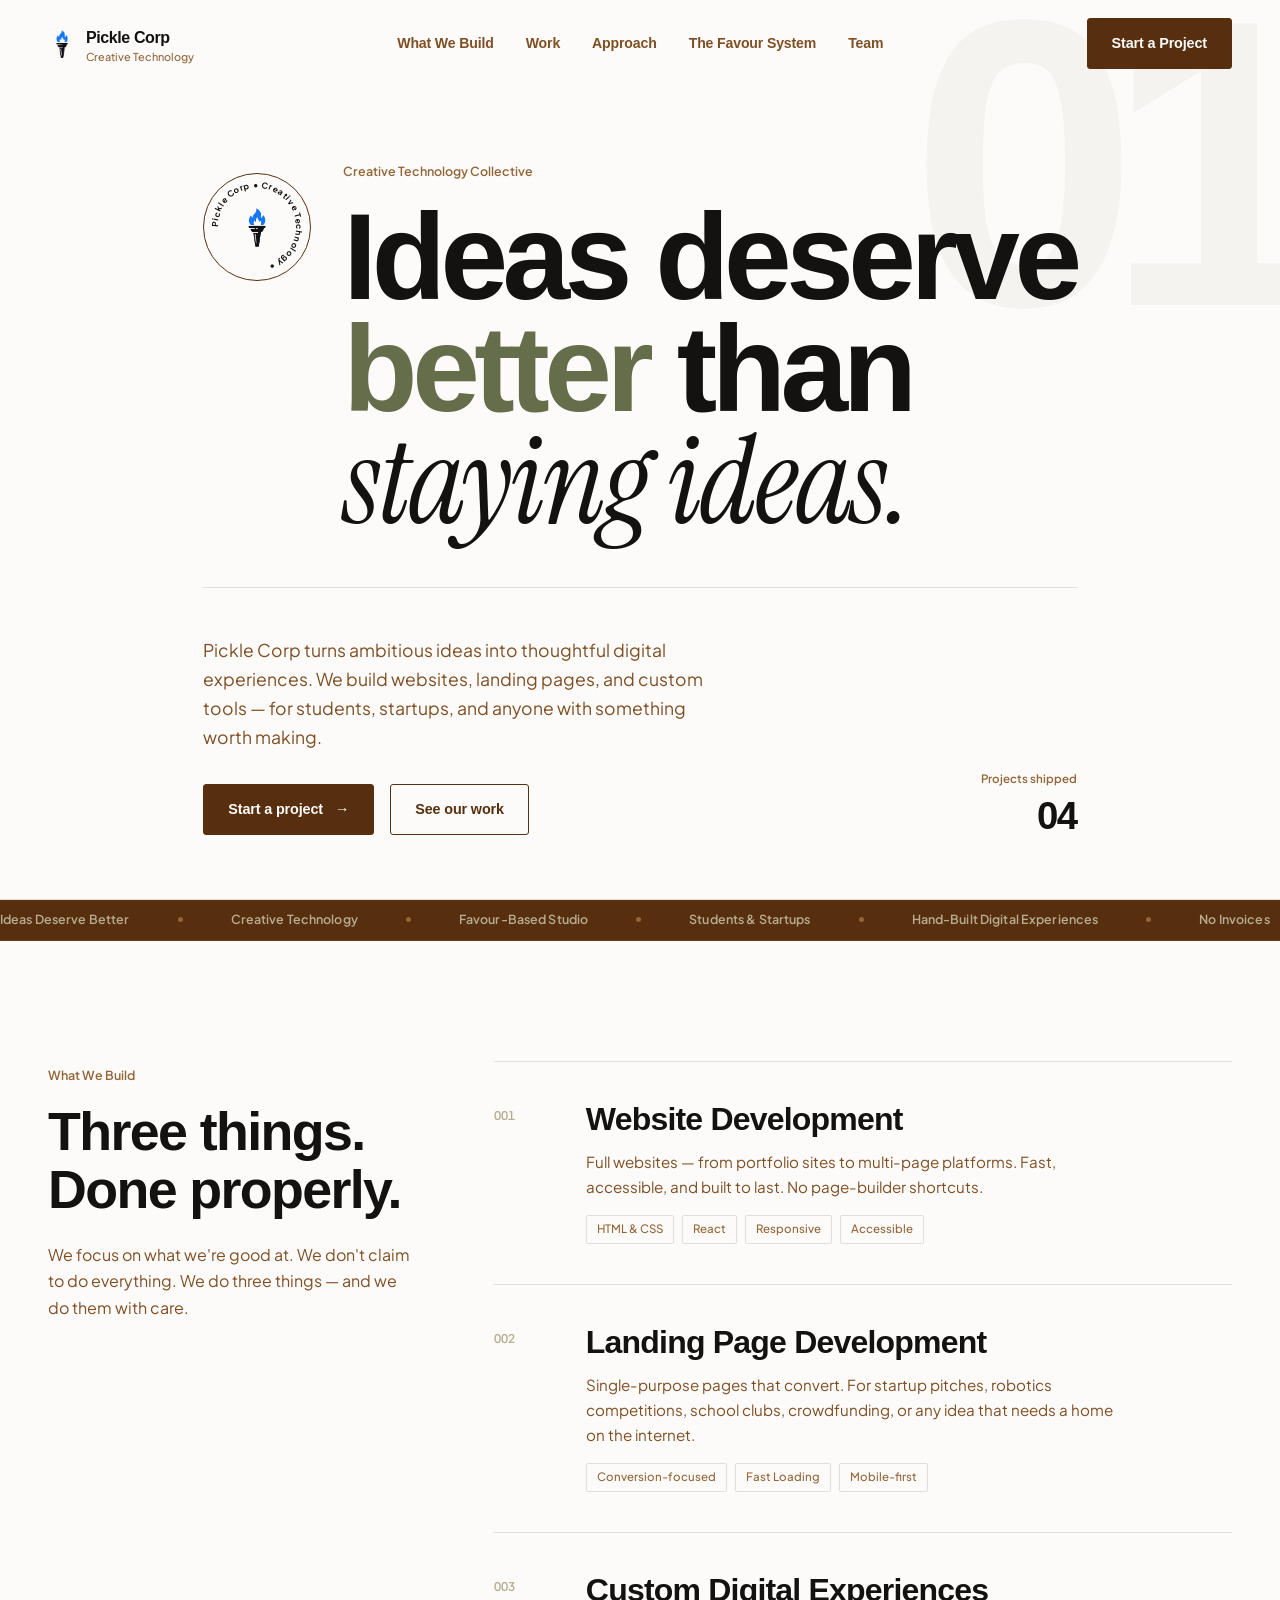
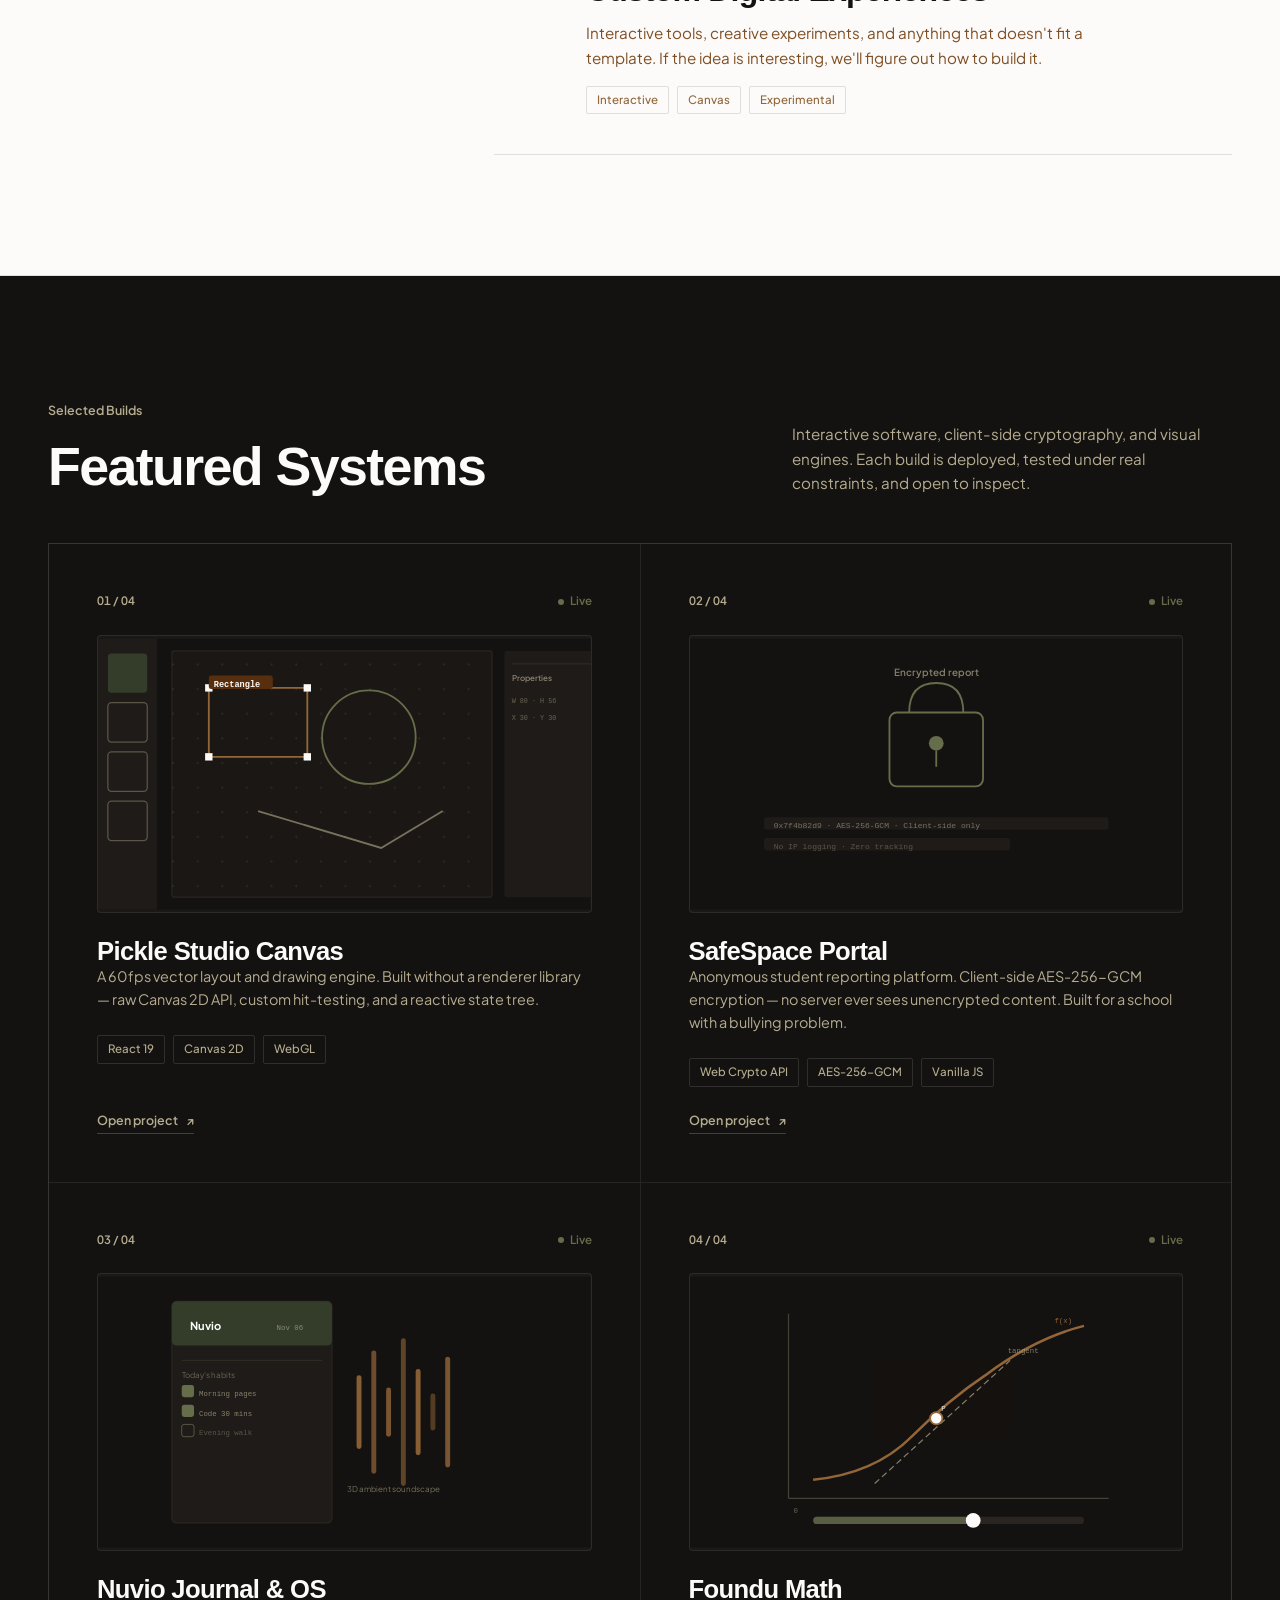
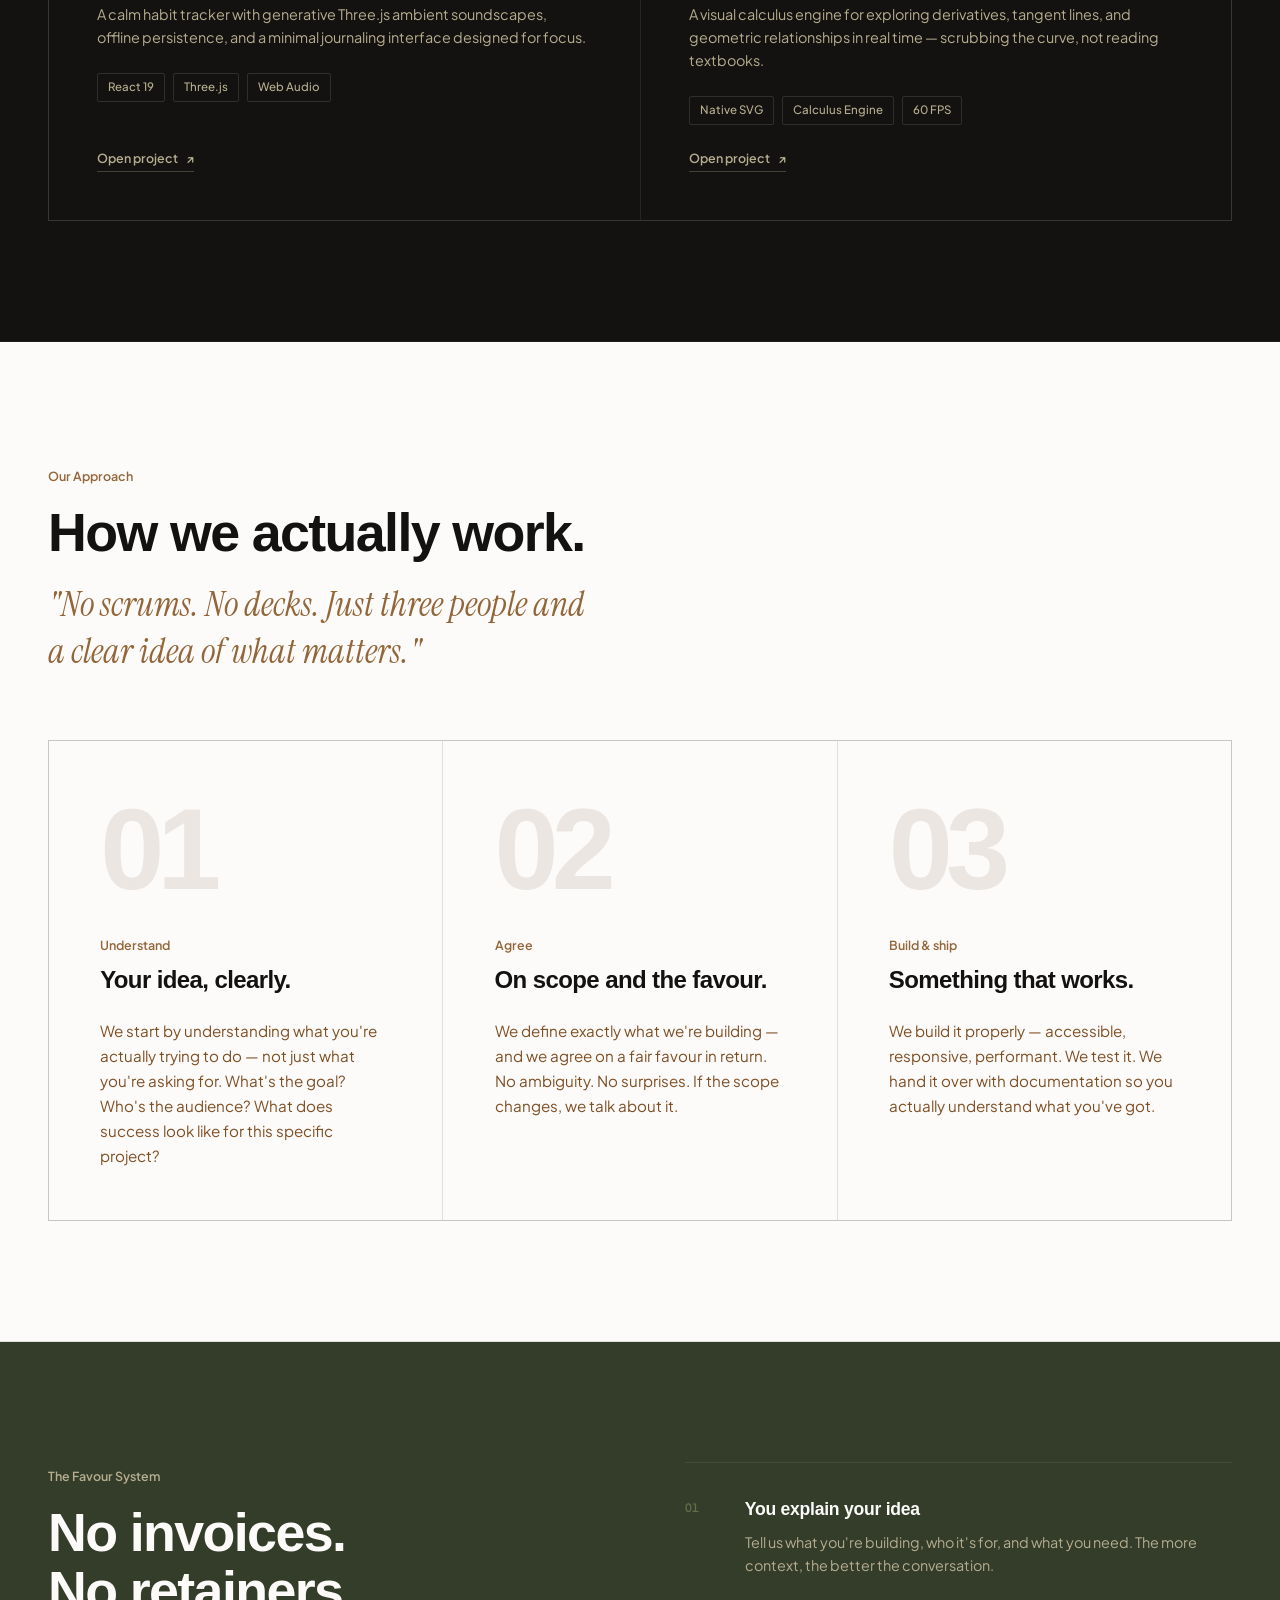
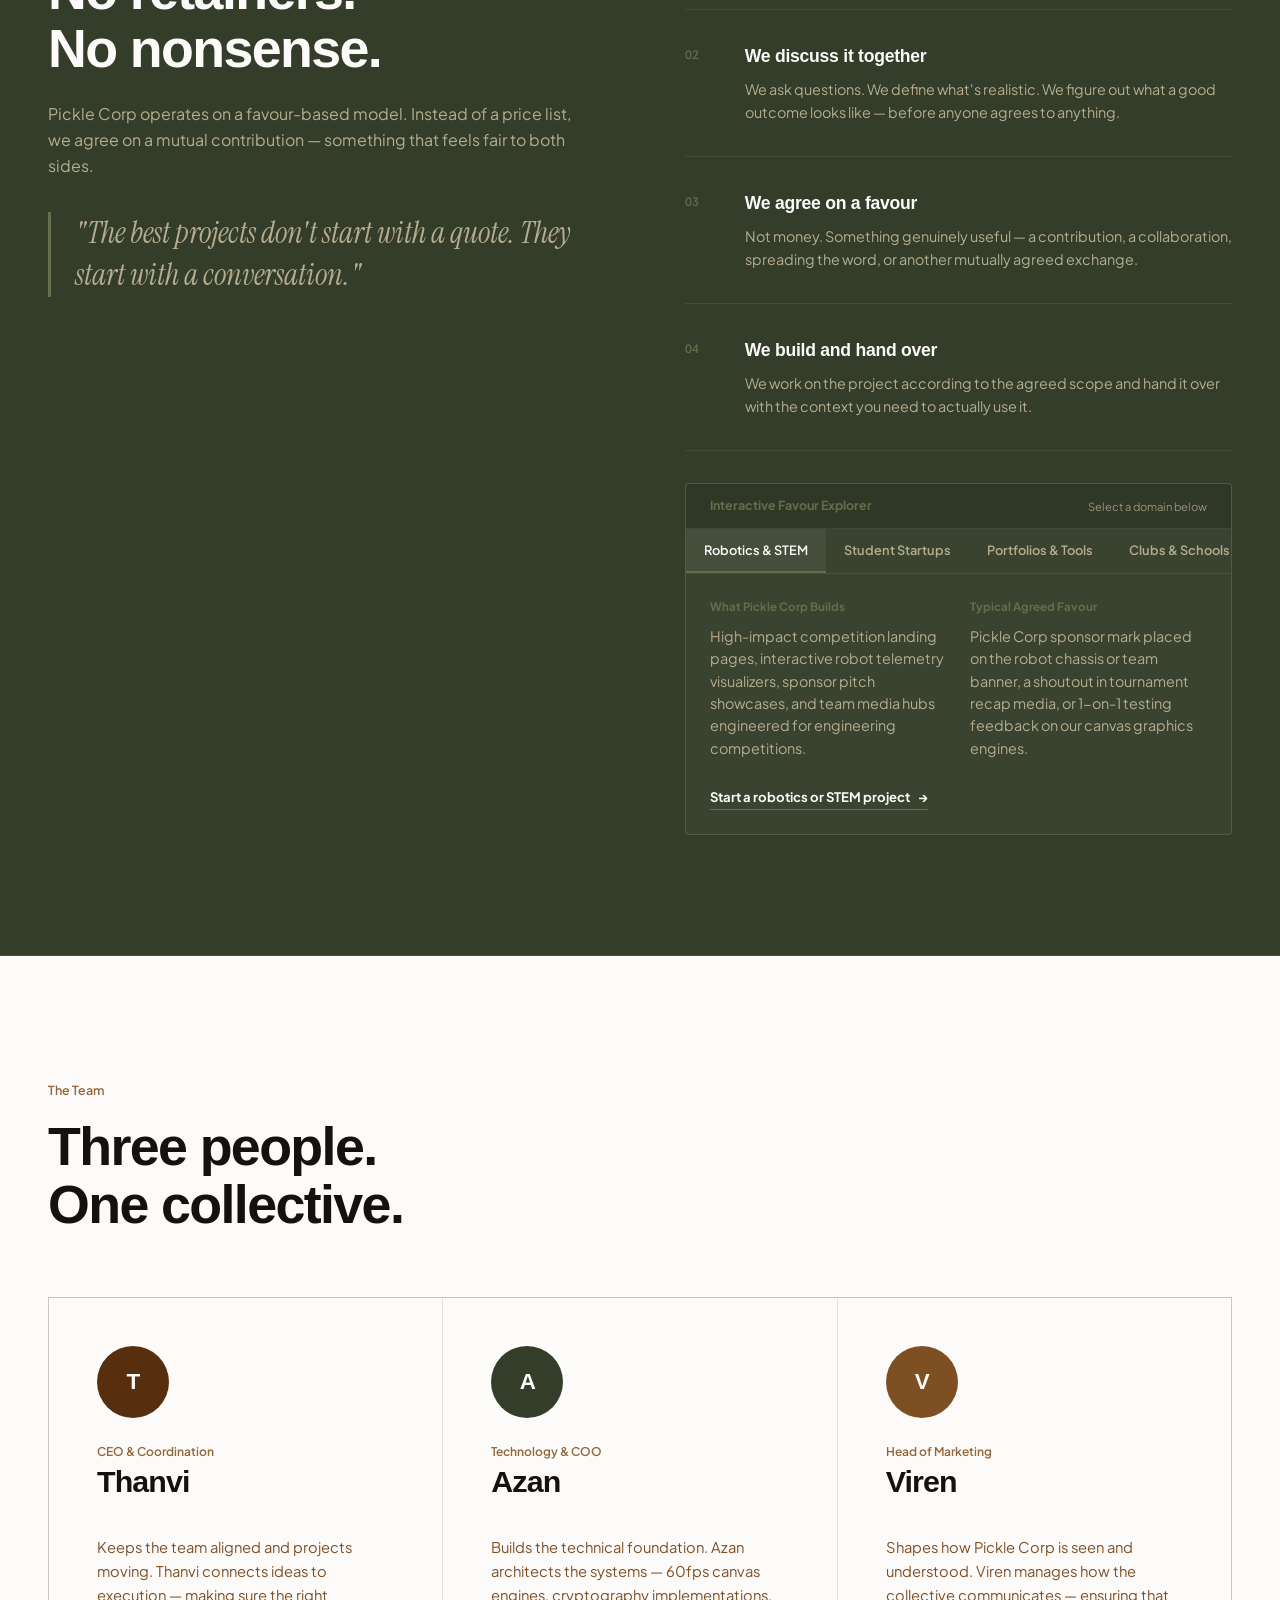
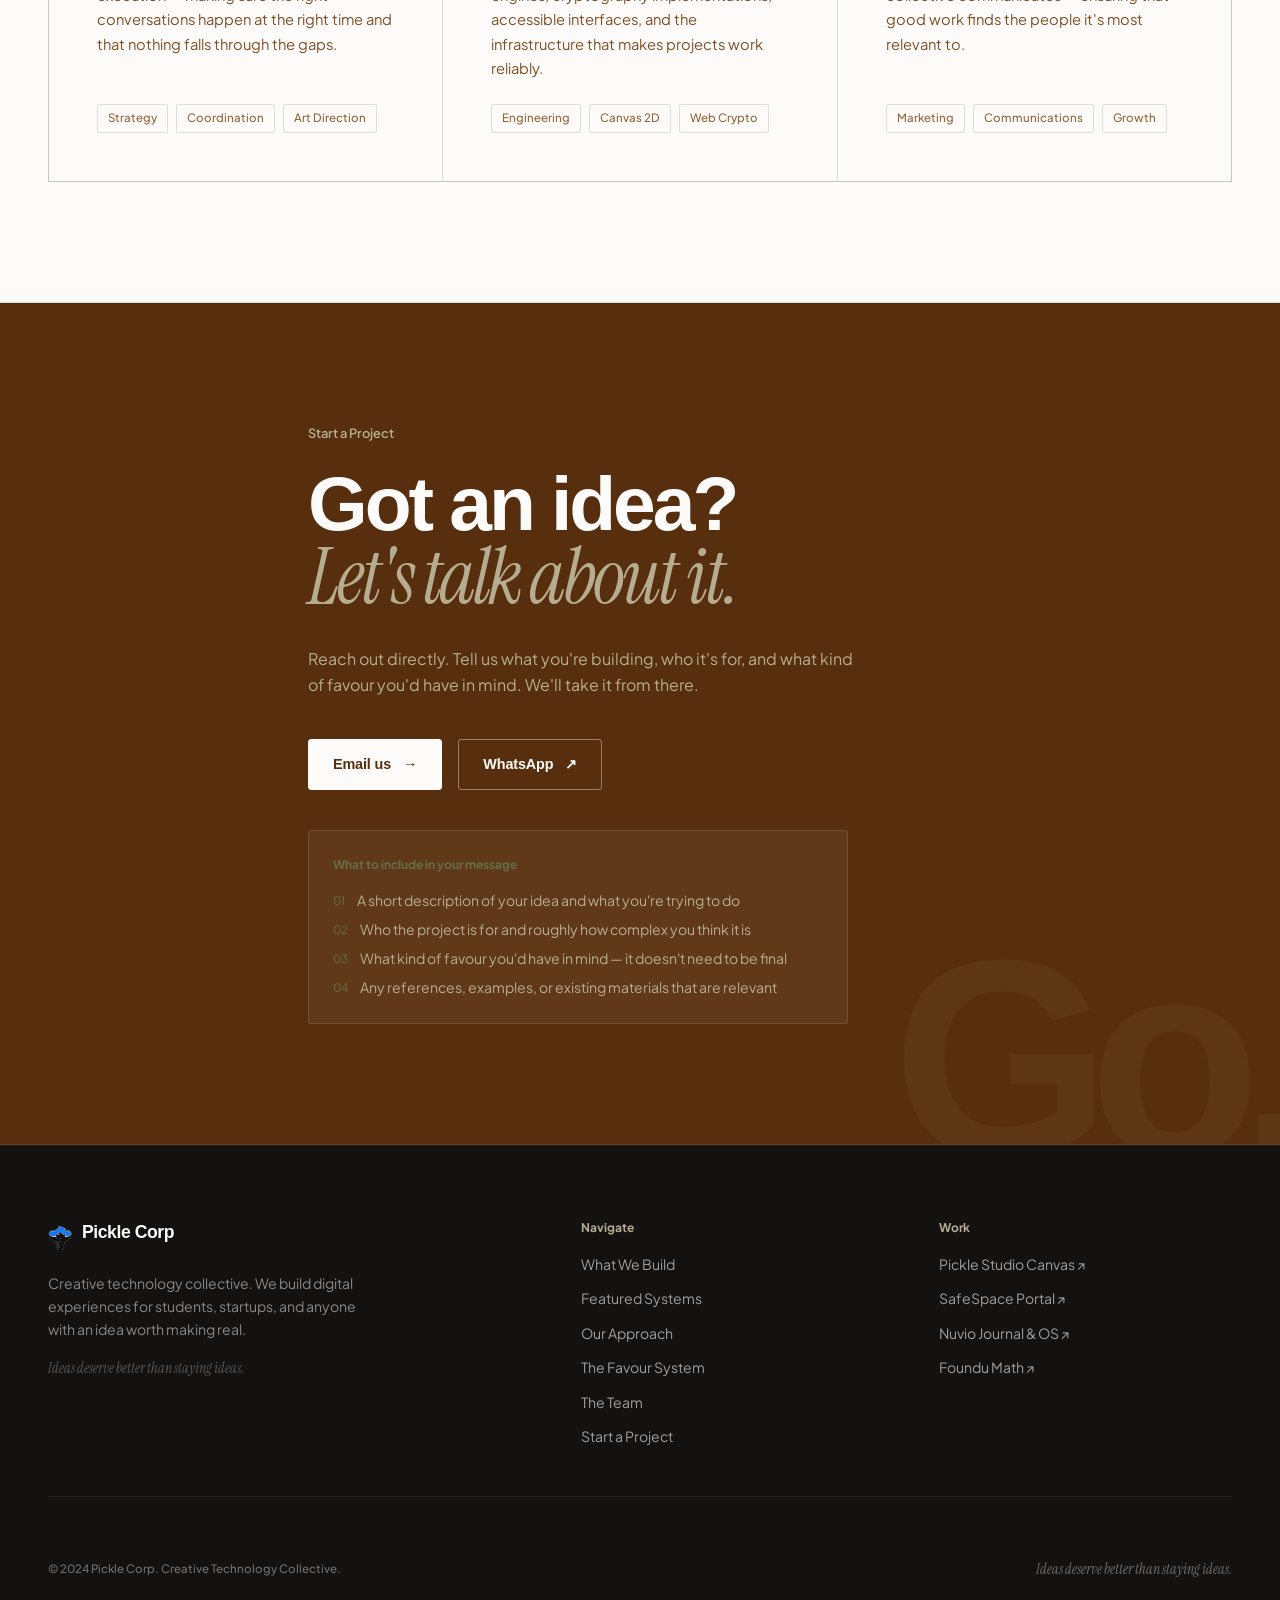
==== commit 7fb44b68: "refactor(stamp): eliminate separate box, trigger stamp only upon reaching page end in footer" ====
--- a/index.html
+++ b/index.html
@@ -869,154 +869,58 @@
 
       <div class="container cta-inner">
 
-        <div class="cta-left">
-          <span class="cta-label reveal">Start a Project</span>
-
-          <h2 class="cta-headline reveal reveal-delay-1" id="cta-heading">
-            Got an idea?<br>
-            <em>Let's talk about it.</em>
-          </h2>
-
-          <p class="cta-sub reveal reveal-delay-2">
-            Reach out directly. Tell us what you're building, who it's for, and what kind of favour you'd have in mind. We'll take it from there.
-          </p>
-
-          <div class="cta-actions reveal reveal-delay-3">
-            <a
-              href="mailto:pickle.corp.studio@gmail.com?subject=Project%20Idea%20for%20Pickle%20Corp&body=Hi%20Pickle%20Corp%2C%0A%0AHere's%20what%20I'm%20building%3A%0A%0AWho%20it's%20for%3A%0A%0AThe%20favour%20I%20have%20in%20mind%3A%0A"
-              class="btn btn-cream"
-            >
-              Email us
-              <span class="btn-arrow" aria-hidden="true">→</span>
-            </a>
-            <a
-              href="https://wa.me/917010059290?text=Hi%20Pickle%20Corp!%20I%20have%20an%20idea%20for%20a%20project%20and%20wanted%20to%20talk%20about%20working%20together."
-              class="btn btn-outline-cream"
-              id="whatsapp-btn"
-              target="_blank"
-              rel="noopener noreferrer"
-              aria-label="Message Pickle Corp on WhatsApp (+91 70100 59290)"
-            >
-              WhatsApp
-              <span class="btn-arrow" aria-hidden="true">↗</span>
-            </a>
-          </div>
-
-          <div class="cta-what-to-include reveal reveal-delay-4">
-            <p class="cta-include-title">What to include in your message</p>
-            <ul class="cta-include-list">
-              <li class="cta-include-item">
-                <span class="cta-include-mark" aria-hidden="true">01</span>
-                A short description of your idea and what you're trying to do
-              </li>
-              <li class="cta-include-item">
-                <span class="cta-include-mark" aria-hidden="true">02</span>
-                Who the project is for and roughly how complex you think it is
-              </li>
-              <li class="cta-include-item">
-                <span class="cta-include-mark" aria-hidden="true">03</span>
-                What kind of favour you'd have in mind — it doesn't need to be final
-              </li>
-              <li class="cta-include-item">
-                <span class="cta-include-mark" aria-hidden="true">04</span>
-                Any references, examples, or existing materials that are relevant
-              </li>
-            </ul>
-          </div>
-        </div>
-
-        <!-- Right Column: Top-Down Studio Verification Seal (Unboxed, direct on dark studio canvas) -->
-        <div class="stamp-desk-wrap reveal reveal-delay-2" id="stamp-desk-wrap">
-          <div class="stamp-ambient-glow" aria-hidden="true"></div>
-
-          <div class="stamp-header">
-            <div class="stamp-badge" id="paper-badge">
-              <span class="paper-pulse-dot" aria-hidden="true"></span>
-              <span id="paper-status-text">OFFICIAL COLLECTIVE SEAL</span>
-            </div>
-            <span class="stamp-serial type-mono">№ 024 / PC-STUDIO</span>
-          </div>
-
-          <!-- The Stamping Stage (plunger drops from above the camera directly onto dark surface) -->
-          <div
-            class="stamp-stage"
-            id="stamp-stage"
-            role="button"
-            tabindex="0"
-            aria-label="Click or press Enter to stamp the Pickle Corp rectangular seal"
-            title="Click to stamp again"
+        <span class="cta-label reveal">Start a Project</span>
+
+        <h2 class="cta-headline reveal reveal-delay-1" id="cta-heading">
+          Got an idea?<br>
+          <em>Let's talk about it.</em>
+        </h2>
+
+        <p class="cta-sub reveal reveal-delay-2">
+          Reach out directly. Tell us what you're building, who it's for, and what kind of favour you'd have in mind. We'll take it from there.
+        </p>
+
+        <div class="cta-actions reveal reveal-delay-3">
+          <a
+            href="mailto:pickle.corp.studio@gmail.com?subject=Project%20Idea%20for%20Pickle%20Corp&body=Hi%20Pickle%20Corp%2C%0A%0AHere's%20what%20I'm%20building%3A%0A%0AWho%20it's%20for%3A%0A%0AThe%20favour%20I%20have%20in%20mind%3A%0A"
+            class="btn btn-cream"
           >
-            <!-- Atmospheric drafting target rectangle directly on dark canvas at an angle -->
-            <div class="stamp-target-rect stamp-target-rect--outer" aria-hidden="true"></div>
-            <div class="stamp-target-rect stamp-target-rect--inner" aria-hidden="true"></div>
-
-            <!-- Rectangular Rocker Plunger (seen directly from above: brass bevel rim, walnut body, turned handle) -->
-            <div class="stamp-plunger" id="stamp-plunger" aria-hidden="true">
-              <div class="plunger-shadow"></div>
-              <div class="plunger-die-rim"></div>
-              <div class="plunger-brass-body">
-                <div class="plunger-wood-grain"></div>
-                <div class="plunger-wood-cap">
-                  <div class="plunger-center-pin"></div>
-                </div>
-              </div>
-            </div>
-
-            <!-- Heavy dual shockwave ripples on impact (rectangular, angled) -->
-            <div class="stamp-shockwave stamp-shockwave--1" id="stamp-shockwave" aria-hidden="true"></div>
-            <div class="stamp-shockwave stamp-shockwave--2" id="stamp-shockwave-2" aria-hidden="true"></div>
-
-            <!-- Permanent Blue Inked Rectangular Studio Stamp Imprint (At an angle) -->
-            <div class="stamp-imprint" id="stamp-imprint" aria-hidden="true">
-              <svg viewBox="0 0 240 100" class="seal-svg" xmlns="http://www.w3.org/2000/svg">
-                <!-- Outer framing rectangle -->
-                <rect x="4" y="4" width="232" height="92" rx="4" stroke="currentColor" stroke-width="2.5" fill="none" />
-                <rect x="8" y="8" width="224" height="84" rx="2" stroke="currentColor" stroke-width="1.2" stroke-dasharray="5 3" opacity="0.8" fill="none" />
-
-                <!-- Left Emblem Frame with Torch -->
-                <circle cx="44" cy="50" r="33" stroke="currentColor" stroke-width="1.3" fill="rgba(22, 121, 250, 0.08)" />
-                <circle cx="44" cy="50" r="29" stroke="currentColor" stroke-width="0.8" stroke-dasharray="2 2" opacity="0.65" fill="none" />
-
-                <!-- Vertical divider line separating emblem from text -->
-                <line x1="82" y1="12" x2="82" y2="88" stroke="currentColor" stroke-width="1.2" opacity="0.5" stroke-dasharray="4 2" />
-
-                <!-- Top row: Company name -->
-                <text x="156" y="31" text-anchor="middle" class="seal-text-small">
-                  PICKLE CORP • CREATIVE TECH
-                </text>
-                <line x1="90" y1="38" x2="222" y2="38" stroke="currentColor" stroke-width="1" opacity="0.5" />
-
-                <!-- Center row: Bold stamp certification header -->
-                <text x="156" y="58" text-anchor="middle" class="seal-text-bold">
-                  STUDIO VERIFIED
-                </text>
-                <line x1="90" y1="67" x2="222" y2="67" stroke="currentColor" stroke-width="1" opacity="0.5" />
-
-                <!-- Bottom row: Official studio reference code -->
-                <text x="156" y="80" text-anchor="middle" class="seal-text-meta">
-                  ★ NO. 024 / DELHI • ARCHIVE 2024 ★
-                </text>
-              </svg>
-
-              <!-- Slender, authentic Torch with natural blue flame -->
-              <div class="seal-torch-center">
-                <img src="logo-torch.png" alt="" width="22" height="48" class="seal-torch-img" />
-              </div>
-            </div>
-          </div>
-
-          <div class="stamp-footer">
-            <p class="stamp-motto">Ideas deserve better than staying ideas.</p>
-            <button
-              type="button"
-              class="stamp-replay-btn"
-              id="stamp-replay-btn"
-              aria-label="Stamp seal again"
-            >
-              <span>Stamp again</span>
-              <span class="replay-icon" aria-hidden="true">↺</span>
-            </button>
-          </div>
+            Email us
+            <span class="btn-arrow" aria-hidden="true">→</span>
+          </a>
+          <a
+            href="https://wa.me/917010059290?text=Hi%20Pickle%20Corp!%20I%20have%20an%20idea%20for%20a%20project%20and%20wanted%20to%20talk%20about%20working%20together."
+            class="btn btn-outline-cream"
+            id="whatsapp-btn"
+            target="_blank"
+            rel="noopener noreferrer"
+            aria-label="Message Pickle Corp on WhatsApp (+91 70100 59290)"
+          >
+            WhatsApp
+            <span class="btn-arrow" aria-hidden="true">↗</span>
+          </a>
+        </div>
+
+        <div class="cta-what-to-include reveal reveal-delay-4">
+          <p class="cta-include-title">What to include in your message</p>
+          <ul class="cta-include-list">
+            <li class="cta-include-item">
+              <span class="cta-include-mark" aria-hidden="true">01</span>
+              A short description of your idea and what you're trying to do
+            </li>
+            <li class="cta-include-item">
+              <span class="cta-include-mark" aria-hidden="true">02</span>
+              Who the project is for and roughly how complex you think it is
+            </li>
+            <li class="cta-include-item">
+              <span class="cta-include-mark" aria-hidden="true">03</span>
+              What kind of favour you'd have in mind — it doesn't need to be final
+            </li>
+            <li class="cta-include-item">
+              <span class="cta-include-mark" aria-hidden="true">04</span>
+              Any references, examples, or existing materials that are relevant
+            </li>
+          </ul>
         </div>
 
       </div>
@@ -1025,7 +929,7 @@
   </main>
 
   <!-- ═══════════════════════════════════════════════════ FOOTER ══ -->
-  <footer class="footer" role="contentinfo">
+  <footer class="footer" id="footer" role="contentinfo">
     <div class="container">
 
       <div class="footer-inner">
@@ -1069,6 +973,60 @@
 
       <div class="footer-bottom">
         <span class="footer-copy">© 2024 Pickle Corp. Creative Technology Collective.</span>
+
+        <!-- Official Studio Stamp — Stamped directly onto document footer, tilted at an angle -->
+        <div
+          class="footer-stamp-stage"
+          id="stamp-stage"
+          role="button"
+          tabindex="0"
+          title="Click to stamp again"
+          aria-label="Pickle Corp Studio Verified Stamp"
+        >
+          <!-- Top-down plunger (drops from overhead, visible only during slam) -->
+          <div class="stamp-plunger" id="stamp-plunger" aria-hidden="true">
+            <div class="plunger-shadow"></div>
+            <div class="plunger-die-rim"></div>
+            <div class="plunger-brass-body">
+              <div class="plunger-wood-grain"></div>
+              <div class="plunger-wood-cap">
+                <div class="plunger-center-pin"></div>
+              </div>
+            </div>
+          </div>
+
+          <!-- Shockwave pulse -->
+          <div class="stamp-shockwave" id="stamp-shockwave" aria-hidden="true"></div>
+
+          <!-- Inked Rectangular Studio Verification Stamp (At an angle) -->
+          <div class="stamp-imprint" id="stamp-imprint" aria-hidden="true">
+            <svg viewBox="0 0 200 72" class="seal-svg" xmlns="http://www.w3.org/2000/svg">
+              <!-- Outer hairline border -->
+              <rect x="2" y="2" width="196" height="68" rx="3" stroke="currentColor" stroke-width="1.8" fill="none" />
+              <!-- Inner fine hairline border -->
+              <rect x="5.5" y="5.5" width="189" height="61" rx="1.5" stroke="currentColor" stroke-width="0.8" opacity="0.65" fill="none" />
+
+              <!-- Left emblem divider -->
+              <line x1="48" y1="6" x2="48" y2="66" stroke="currentColor" stroke-width="0.8" opacity="0.45" />
+
+              <!-- Text labels -->
+              <text x="56" y="21" class="stamp-text-small">PICKLE CORP. STUDIO</text>
+              <line x1="56" y1="26" x2="188" y2="26" stroke="currentColor" stroke-width="0.6" opacity="0.35" />
+
+              <text x="56" y="44" class="stamp-text-bold">STUDIO VERIFIED</text>
+              <line x1="56" y1="50" x2="188" y2="50" stroke="currentColor" stroke-width="0.6" opacity="0.35" />
+
+              <text x="56" y="61" class="stamp-text-meta">NEW DELHI • EST. 2024</text>
+              <text x="188" y="61" text-anchor="end" class="stamp-text-meta">★ 024</text>
+            </svg>
+
+            <!-- Slender Torch logo inside the left compartment -->
+            <div class="seal-torch-center">
+              <img src="logo-torch.png" alt="" width="16" height="38" class="seal-torch-img" />
+            </div>
+          </div>
+        </div>
+
         <span class="footer-philosophy">Ideas deserve better than staying ideas.</span>
       </div>
 
--- a/style.css
+++ b/style.css
@@ -1525,22 +1525,7 @@
 .cta-inner {
   position: relative;
   z-index: 2;
-  display: grid;
-  grid-template-columns: 1.1fr 0.9fr;
-  gap: clamp(36px, 5vw, 64px);
-  align-items: center;
-}
-
-@media (max-width: 990px) {
-  .cta-inner {
-    grid-template-columns: 1fr;
-    gap: 48px;
-  }
-}
-
-.cta-left {
-  position: relative;
-  z-index: 2;
+  max-width: 760px;
 }
 
 .cta-label {
@@ -1627,136 +1612,35 @@
   flex-wrap: wrap;
 }
 
-/* ── 08B: TOP-DOWN STUDIO STAMP STATION (SIGNATURE BLUE UNBOXED EDITION) ── */
-.stamp-desk-wrap {
+/* ── 08B: OFFICIAL STUDIO STAMP (INTEGRATED AT PAGE END) ───────────────────── */
+.footer-stamp-stage {
   position: relative;
-  z-index: 2;
-  width: 100%;
-  max-width: 460px;
-  margin-inline: auto;
-  perspective: 1400px;
-  display: flex;
-  flex-direction: column;
-  align-items: center;
-}
-
-/* Ambient electric blue studio light radiating from behind the seal */
-.stamp-ambient-glow {
-  position: absolute;
-  top: 48%;
-  left: 50%;
-  width: 330px;
-  height: 330px;
-  border-radius: 50%;
-  background: radial-gradient(circle, rgba(22, 121, 250, 0.24) 0%, rgba(22, 121, 250, 0.06) 50%, transparent 72%);
-  transform: translate(-50%, -50%);
-  pointer-events: none;
-  z-index: 1;
-  transition: opacity 0.5s ease;
-}
-
-.stamp-header {
-  width: 100%;
-  display: flex;
-  align-items: center;
-  justify-content: space-between;
-  gap: 12px;
-  padding-bottom: 12px;
-  border-bottom: 1px dashed rgba(252, 251, 250, 0.12);
-  margin-bottom: 14px;
-}
-
-.stamp-badge {
+  width: 200px;
+  height: 72px;
   display: inline-flex;
-  align-items: center;
-  gap: 7px;
-  font-family: var(--font-mono);
-  font-size: 0.68rem;
-  font-weight: 700;
-  letter-spacing: 0.08em;
-  text-transform: uppercase;
-  color: #60a5fa;
-}
-
-.paper-pulse-dot {
-  width: 8px;
-  height: 8px;
-  border-radius: 50%;
-  background: #1679fa;
-  box-shadow: 0 0 0 0 rgba(22, 121, 250, 0.7);
-  animation: pulse-badge-blue 2s infinite ease-out;
-}
-
-@keyframes pulse-badge-blue {
-  0% { box-shadow: 0 0 0 0 rgba(22, 121, 250, 0.8); }
-  70% { box-shadow: 0 0 0 8px rgba(22, 121, 250, 0); }
-  100% { box-shadow: 0 0 0 0 rgba(22, 121, 250, 0); }
-}
-
-.stamp-serial {
-  font-size: 0.72rem;
-  letter-spacing: 0.06em;
-  color: rgba(252, 251, 250, 0.45);
-}
-
-/* ── The Stamping Desk Stage ──────────────────────────────────────────────── */
-.stamp-stage {
-  position: relative;
-  width: 260px;
-  height: 140px;
-  margin: 10px auto 16px;
-  display: flex;
   align-items: center;
   justify-content: center;
   cursor: pointer;
   user-select: none;
   -webkit-tap-highlight-color: transparent;
   transform-origin: center center;
-  will-change: transform;
-}
-
-.stamp-stage:focus-visible {
+  margin: 4px 8px;
+}
+
+.footer-stamp-stage:focus-visible {
   outline: 2px solid #3b82f6;
-  outline-offset: 8px;
-}
-
-/* Subtle drafting target rectangle directly on dark canvas at an angle */
-.stamp-target-rect {
-  position: absolute;
-  top: 20px;
-  left: 10px;
-  width: 240px;
-  height: 100px;
-  border-radius: 6px;
-  pointer-events: none;
-  transform: rotate(-7deg);
-  transform-origin: center center;
-}
-
-.stamp-target-rect--outer {
-  border: 1px dashed rgba(252, 251, 250, 0.12);
-}
-
-.stamp-target-rect--inner {
-  top: 24px;
-  left: 14px;
-  width: 232px;
-  height: 92px;
-  border: 1px solid rgba(22, 121, 250, 0.15);
-}
-
-.stamp-stage:hover .stamp-imprint.stamped {
-  filter: drop-shadow(0 0 24px rgba(22, 121, 250, 0.65)) drop-shadow(0 2px 6px rgba(0, 0, 0, 0.7));
-}
-
-/* ── Top-Down Birds-Eye Rectangular Plunger ────────────────────────────────── */
+  outline-offset: 4px;
+  border-radius: 4px;
+}
+
+/* ── Top-Down Birds-Eye Rectangular Plunger (visible only while slamming) ─── */
 .stamp-plunger {
   position: absolute;
-  top: 20px;
-  left: 10px;
-  width: 240px;
-  height: 100px;
-  border-radius: 8px;
+  top: 0;
+  left: 0;
+  width: 200px;
+  height: 72px;
+  border-radius: 6px;
   pointer-events: none;
   opacity: 0;
   z-index: 10;
@@ -1767,10 +1651,10 @@
 /* Plunger Cast Shadow seen from directly above */
 .plunger-shadow {
   position: absolute;
-  inset: -12px;
-  border-radius: 12px;
-  background: radial-gradient(ellipse at center, rgba(0, 0, 0, 0.85) 0%, rgba(0, 0, 0, 0.4) 60%, transparent 80%);
-  filter: blur(10px);
+  inset: -10px;
+  border-radius: 10px;
+  background: radial-gradient(ellipse at center, rgba(0, 0, 0, 0.85) 0%, rgba(0, 0, 0, 0.35) 60%, transparent 80%);
+  filter: blur(8px);
   z-index: 1;
 }
 
@@ -1778,7 +1662,7 @@
 .plunger-die-rim {
   position: absolute;
   inset: 0;
-  border-radius: 8px;
+  border-radius: 6px;
   background: linear-gradient(
     135deg,
     #d4a34b 0%,
@@ -1788,21 +1672,21 @@
     #d4a34b 100%
   );
   box-shadow:
-    inset 0 2px 4px rgba(255, 255, 255, 0.6),
-    inset 0 -3px 6px rgba(0, 0, 0, 0.8),
-    0 12px 28px rgba(0, 0, 0, 0.7);
+    inset 0 1px 3px rgba(255, 255, 255, 0.6),
+    inset 0 -2px 4px rgba(0, 0, 0, 0.8),
+    0 8px 20px rgba(0, 0, 0, 0.7);
   z-index: 2;
 }
 
 /* Rectangular Walnut Wood Block Body */
 .plunger-brass-body {
   position: absolute;
-  inset: 7px;
-  border-radius: 6px;
+  inset: 5px;
+  border-radius: 4px;
   background: linear-gradient(145deg, #6a3e1b 0%, #462208 55%, #241103 100%);
   box-shadow:
-    inset 0 2px 4px rgba(255, 255, 255, 0.4),
-    inset 0 -2px 5px rgba(0, 0, 0, 0.8);
+    inset 0 1px 3px rgba(255, 255, 255, 0.4),
+    inset 0 -2px 4px rgba(0, 0, 0, 0.8);
   z-index: 3;
   display: flex;
   align-items: center;
@@ -1812,13 +1696,13 @@
 .plunger-wood-grain {
   position: absolute;
   inset: 0;
-  border-radius: 6px;
+  border-radius: 4px;
   background: repeating-linear-gradient(
     90deg,
     transparent 0,
-    transparent 6px,
-    rgba(18, 7, 2, 0.16) 7px,
-    rgba(18, 7, 2, 0.16) 9px
+    transparent 5px,
+    rgba(18, 7, 2, 0.16) 6px,
+    rgba(18, 7, 2, 0.16) 8px
   );
   opacity: 0.8;
 }
@@ -1826,14 +1710,14 @@
 /* Central Cylindrical Turned Walnut Handle Knob viewed from directly above */
 .plunger-wood-cap {
   position: relative;
-  width: 54px;
-  height: 54px;
+  width: 42px;
+  height: 42px;
   border-radius: 50%;
   background: radial-gradient(circle at 35% 35%, #8f5b2c 0%, #582f0e 60%, #241103 100%);
   box-shadow:
-    inset 0 2px 4px rgba(255, 255, 255, 0.4),
-    inset 0 -2px 6px rgba(0, 0, 0, 0.9),
-    0 4px 10px rgba(0, 0, 0, 0.65);
+    inset 0 2px 3px rgba(255, 255, 255, 0.4),
+    inset 0 -2px 5px rgba(0, 0, 0, 0.9),
+    0 3px 8px rgba(0, 0, 0, 0.65);
   z-index: 4;
   display: flex;
   align-items: center;
@@ -1842,8 +1726,8 @@
 
 .plunger-center-pin {
   position: relative;
-  width: 20px;
-  height: 20px;
+  width: 16px;
+  height: 16px;
   border-radius: 50%;
   background: radial-gradient(circle at 35% 35%, #fef3c7 0%, #d97706 60%, #78350f 100%);
   box-shadow:
@@ -1864,7 +1748,7 @@
   border-radius: 1px;
 }
 
-/* ── REMADE PUNCHY RECTANGULAR PLUNGER ANIMATION (1.15s) ─────────────────── */
+/* ── Plunger Slam Animation ──────────────────────────────────────────────── */
 .stamp-plunger.slamming {
   animation: punchy-rectangular-plunger-slam 1.15s cubic-bezier(0.18, 0.9, 0.22, 1) forwards;
 }
@@ -1881,26 +1765,23 @@
     transform: scale(2.0) translateY(-30px) rotate(-13deg);
   }
   28% {
-    /* Hard impact slam into desk (~320ms) aligned at -7deg */
-    transform: scale(0.96) translateY(0) rotate(-7deg);
+    /* Hard impact slam into desk (~320ms) aligned at -6deg */
+    transform: scale(0.96) translateY(0) rotate(-6deg);
     filter: blur(0px);
     opacity: 1;
   }
   32% {
-    /* Recoil micro-bounce */
-    transform: scale(1.02) translateY(0) rotate(-7deg);
+    transform: scale(1.02) translateY(0) rotate(-6deg);
     filter: blur(0px);
     opacity: 1;
   }
-  /* 32% - 54%: Firm ink squeeze into fibers */
   54% {
-    transform: scale(0.98) translateY(0) rotate(-7deg);
+    transform: scale(0.98) translateY(0) rotate(-6deg);
     filter: blur(0px);
     opacity: 1;
   }
   65% {
-    /* Snappy lift begins */
-    transform: scale(1.25) translateY(-14px) rotate(-5deg);
+    transform: scale(1.25) translateY(-14px) rotate(-4deg);
     filter: blur(3px);
     opacity: 0.95;
   }
@@ -1916,78 +1797,51 @@
   }
 }
 
-/* ── Stage Heavy Mechanical Shudder on Impact ─────────────────────────────── */
-.stamp-stage.slammed {
-  animation: stage-slam-shock 0.32s cubic-bezier(0.36, 0.07, 0.19, 0.97) both;
-}
-
-@keyframes stage-slam-shock {
-  0% { transform: scale(1) translate(0, 0); }
-  20% { transform: scale(0.98) translate(0, 7px); }
-  40% { transform: scale(1.02) translate(-4px, -3px); }
-  60% { transform: scale(0.99) translate(3px, 2px); }
-  80% { transform: scale(1.005) translate(-1px, 0); }
-  100% { transform: scale(1) translate(0, 0); }
-}
-
-/* ── Dual Expanding Blue Shockwave Ripples (Rectangular, -7deg) ──────────── */
+/* ── Dual Expanding Blue Shockwave Ripples (Rectangular, -6deg) ──────────── */
 .stamp-shockwave {
   position: absolute;
-  top: 17px;
-  left: 7px;
-  width: 246px;
-  height: 106px;
-  border-radius: 10px;
+  top: 0;
+  left: 0;
+  width: 200px;
+  height: 72px;
+  border-radius: 6px;
   pointer-events: none;
   opacity: 0;
   z-index: 5;
-  transform: rotate(-7deg) scale(0.8);
-}
-
-.stamp-shockwave--1 {
-  border: 3px solid rgba(22, 121, 250, 0.8);
-  box-shadow: 0 0 22px rgba(22, 121, 250, 0.7);
-}
-
-.stamp-shockwave--2 {
-  border: 2px solid rgba(96, 165, 250, 0.55);
-  box-shadow: 0 0 16px rgba(96, 165, 250, 0.45);
-}
-
-.stamp-shockwave--1.active {
+  transform: rotate(-6deg) scale(0.85);
+}
+
+.stamp-shockwave.active {
   animation: shockwave-rect-blue 0.65s cubic-bezier(0.2, 0.8, 0.25, 1) forwards;
-}
-
-.stamp-shockwave--2.active {
-  animation: shockwave-rect-blue 0.75s cubic-bezier(0.2, 0.8, 0.25, 1) 0.06s forwards;
 }
 
 @keyframes shockwave-rect-blue {
   0% {
-    opacity: 0.95;
-    transform: rotate(-7deg) scale(0.8);
-    border-width: 4px;
+    opacity: 0.9;
+    transform: rotate(-6deg) scale(0.85);
+    border: 3px solid rgba(22, 121, 250, 0.85);
+    box-shadow: 0 0 16px rgba(22, 121, 250, 0.6);
   }
   100% {
     opacity: 0;
-    transform: rotate(-7deg) scale(1.9);
-    border-width: 1px;
+    transform: rotate(-6deg) scale(1.75);
+    border: 1px solid rgba(22, 121, 250, 0);
   }
 }
 
-/* ── Permanent Blue Rectangular Seal Imprint (At an angle) ───────────────── */
+/* ── Permanent Blue Rectangular Seal Imprint (At -6deg angle) ────────────── */
 .stamp-imprint {
   position: absolute;
-  top: 20px;
-  left: 10px;
-  width: 240px;
-  height: 100px;
+  top: 0;
+  left: 0;
+  width: 200px;
+  height: 72px;
   color: #1679fa;
   display: flex;
   align-items: center;
   justify-content: center;
   opacity: 0;
-  transform: scale(1.12) rotate(-14deg);
+  transform: scale(1.1) rotate(-12deg);
   pointer-events: none;
   z-index: 4;
   transform-origin: center center;
@@ -1995,147 +1849,88 @@
 }
 
 .stamp-imprint.stamped {
-  opacity: 0.98;
-  transform: scale(1) rotate(-7deg);
+  opacity: 0.95;
+  transform: scale(1) rotate(-6deg);
   filter:
-    drop-shadow(0 0 18px rgba(22, 121, 250, 0.55))
-    drop-shadow(0 2px 4px rgba(0, 0, 0, 0.7));
+    drop-shadow(0 1px 2px rgba(0, 0, 0, 0.5))
+    drop-shadow(0 0 10px rgba(22, 121, 250, 0.4));
+}
+
+.footer-stamp-stage:hover .stamp-imprint.stamped {
+  filter:
+    drop-shadow(0 1px 3px rgba(0, 0, 0, 0.6))
+    drop-shadow(0 0 16px rgba(22, 121, 250, 0.6));
 }
 
 .seal-svg {
-  width: 240px;
-  height: 100px;
+  width: 200px;
+  height: 72px;
   overflow: visible;
   display: block;
 }
 
-.seal-text-small {
-  font-family: var(--font-mono);
-  font-size: 8.5px;
-  font-weight: 700;
-  letter-spacing: 0.16em;
-  fill: #1679fa;
-  text-transform: uppercase;
-}
-
-.seal-text-bold {
-  font-family: var(--font-display);
-  font-size: 15px;
-  font-weight: 900;
-  letter-spacing: 0.1em;
-  fill: #1679fa;
-  text-transform: uppercase;
-}
-
-.seal-text-meta {
-  font-family: var(--font-mono);
-  font-size: 7.8px;
+.stamp-text-small {
+  font-family: var(--font-body);
+  font-size: 7.5px;
   font-weight: 700;
   letter-spacing: 0.14em;
   fill: #1679fa;
-  opacity: 0.88;
-}
-
-/* Slender authentic Torch with natural blue flame inside rectangular seal */
+  text-transform: uppercase;
+}
+
+.stamp-text-bold {
+  font-family: var(--font-display);
+  font-size: 13px;
+  font-weight: 900;
+  letter-spacing: 0.08em;
+  fill: #1679fa;
+  text-transform: uppercase;
+}
+
+.stamp-text-meta {
+  font-family: var(--font-body);
+  font-size: 7px;
+  font-weight: 600;
+  letter-spacing: 0.12em;
+  fill: #1679fa;
+  opacity: 0.8;
+}
+
+/* Slender authentic Torch with natural blue flame */
 .seal-torch-center {
   position: absolute;
-  top: 26px;
-  left: 33px;
-  width: 22px;
-  height: 48px;
+  top: 17px;
+  left: 17px;
+  width: 16px;
+  height: 38px;
   display: flex;
   align-items: center;
   justify-content: center;
 }
 
 .seal-torch-img {
-  width: 22px;
-  height: 48px;
-  max-width: 22px;
-  max-height: 48px;
+  width: 16px;
+  height: 38px;
+  max-width: 16px;
+  max-height: 38px;
   object-fit: contain;
   aspect-ratio: 135 / 294;
   display: block;
 }
 
-.stamp-footer {
-  width: 100%;
-  display: flex;
-  align-items: center;
-  justify-content: space-between;
-  gap: 12px;
-  margin-top: 8px;
-  padding-top: 14px;
-  border-top: 1px dashed rgba(252, 251, 250, 0.12);
-}
-
-.stamp-motto {
-  font-family: var(--font-serif);
-  font-style: italic;
-  font-size: 0.88rem;
-  color: var(--c5-tan);
-  opacity: 0.85;
-  margin: 0;
-}
-
-.stamp-replay-btn {
-  display: inline-flex;
-  align-items: center;
-  gap: 7px;
-  font-family: var(--font-mono);
-  font-size: 0.7rem;
-  font-weight: 700;
-  text-transform: uppercase;
-  letter-spacing: 0.06em;
-  color: var(--bg-cream);
-  background: rgba(252, 251, 250, 0.08);
-  border: 1px solid rgba(252, 251, 250, 0.18);
-  border-radius: 999px;
-  padding: 8px 16px;
-  cursor: pointer;
-  transition: all 0.2s ease;
-  min-height: 36px;
-}
-
-.stamp-replay-btn:hover {
-  background: rgba(22, 121, 250, 0.25);
-  border-color: rgba(22, 121, 250, 0.6);
-  color: #fff;
-  transform: translateY(-1px);
-  box-shadow: 0 0 16px rgba(22, 121, 250, 0.4);
-}
-
-.stamp-replay-btn:active {
-  transform: scale(0.96);
-}
-
-.stamp-replay-btn:focus-visible {
-  outline: 2px solid #3b82f6;
-  outline-offset: 3px;
-}
-
-.replay-icon {
-  font-size: 0.9rem;
-  line-height: 1;
-}
-
 /* Reduced Motion Safety */
 @media (prefers-reduced-motion: reduce) {
-  .stamp-stage.slammed {
-    animation: none;
-  }
   .stamp-plunger.slamming {
     animation: none;
     opacity: 0;
   }
-  .stamp-shockwave--1.active,
-  .stamp-shockwave--2.active {
+  .stamp-shockwave.active {
     animation: none;
     opacity: 0;
   }
   .stamp-imprint {
     transition: none;
-    transform: rotate(-7deg);
+    transform: rotate(-6deg);
   }
 }
 
@@ -2259,6 +2054,12 @@
   .team-grid { grid-template-columns: 1fr; }
   .work-grid { grid-template-columns: 1fr; }
   .footer-inner { grid-template-columns: 1fr; }
+  .footer-bottom {
+    flex-direction: column;
+    align-items: center;
+    text-align: center;
+    gap: var(--space-4);
+  }
 }
 
 @media (max-width: 480px) {
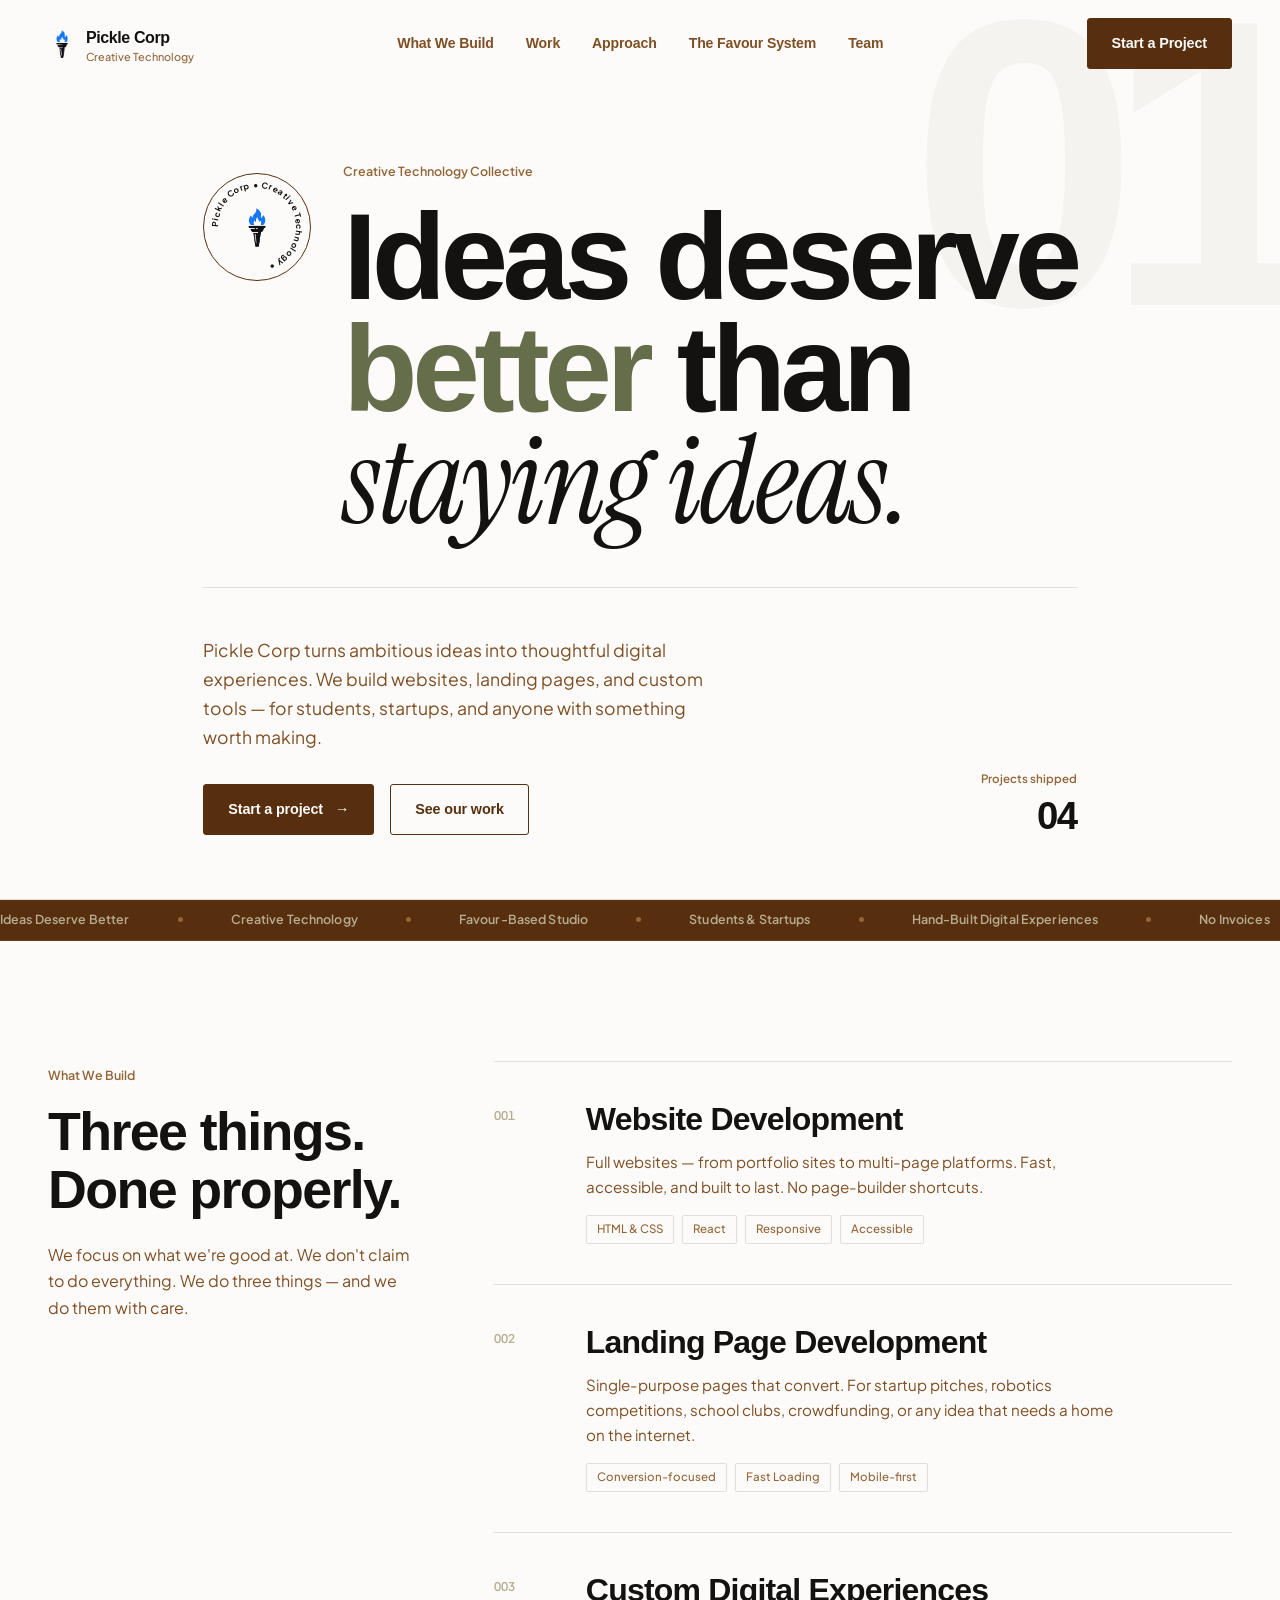
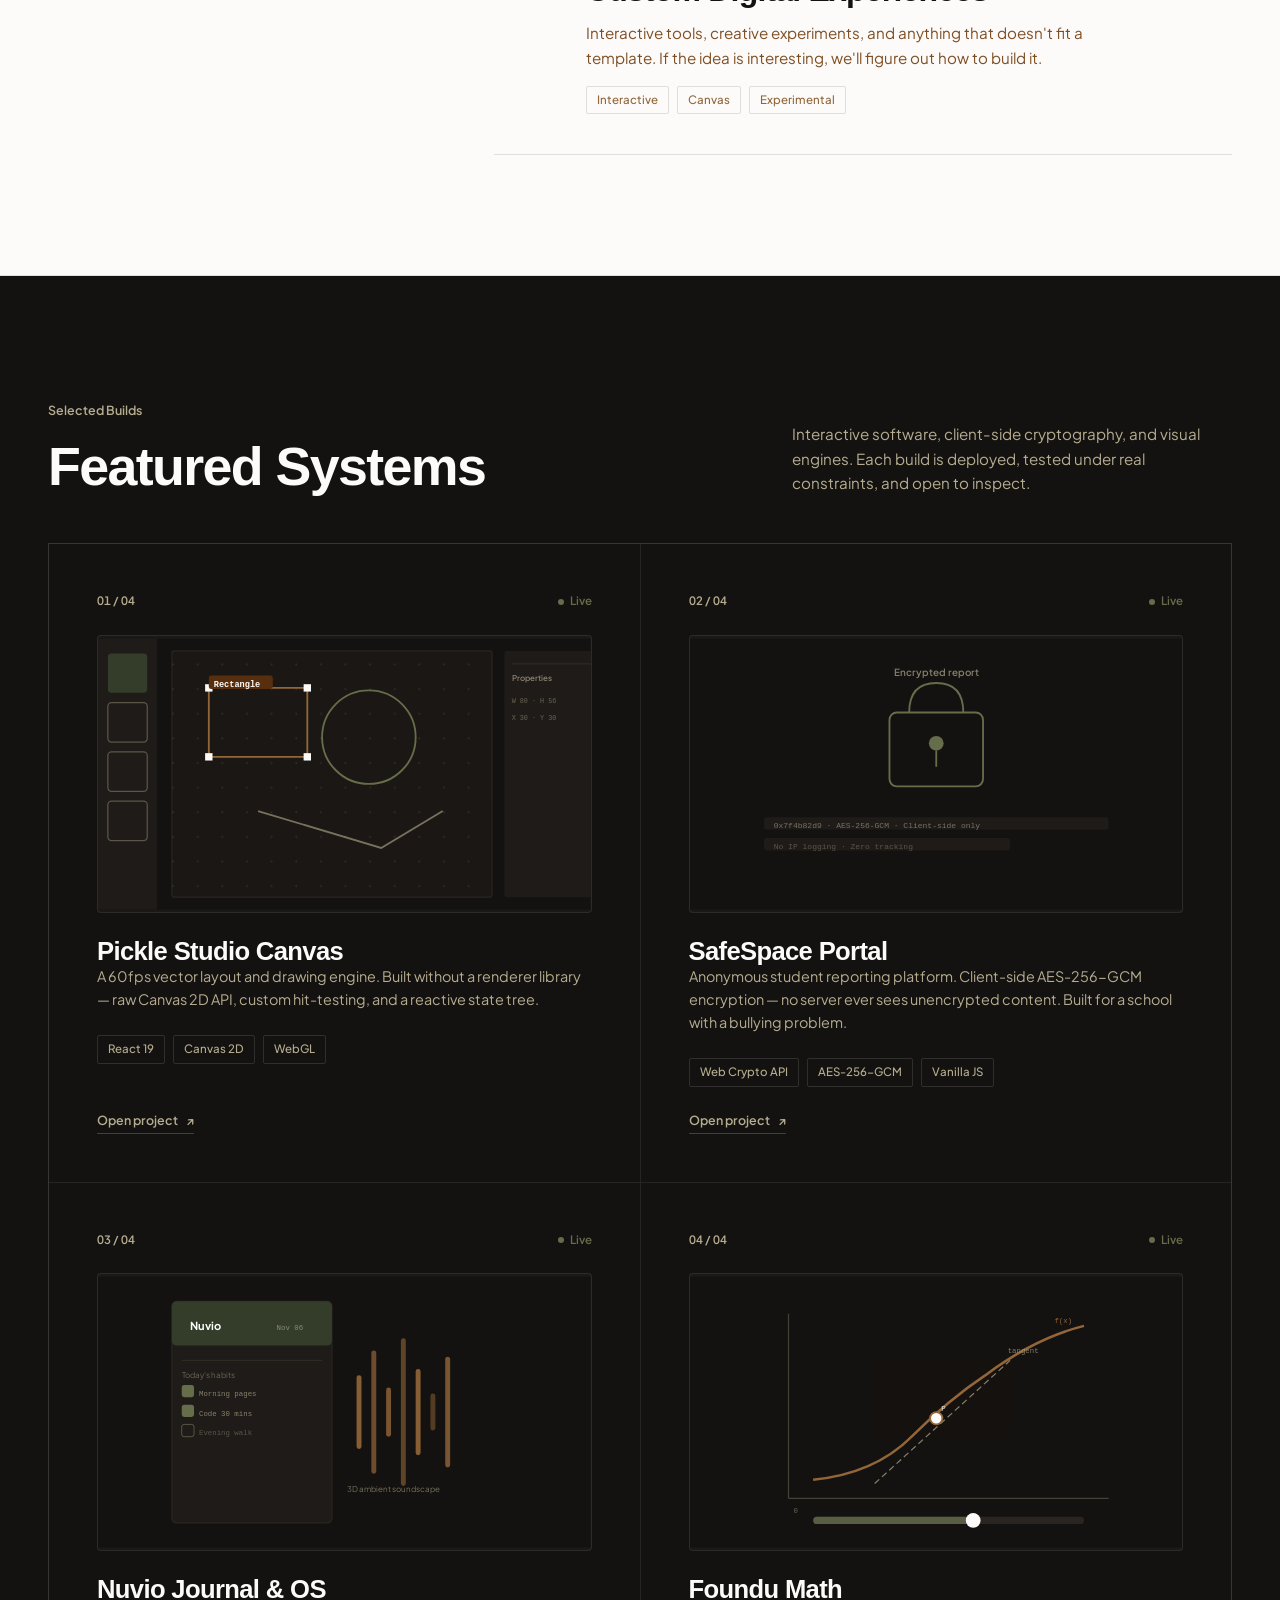
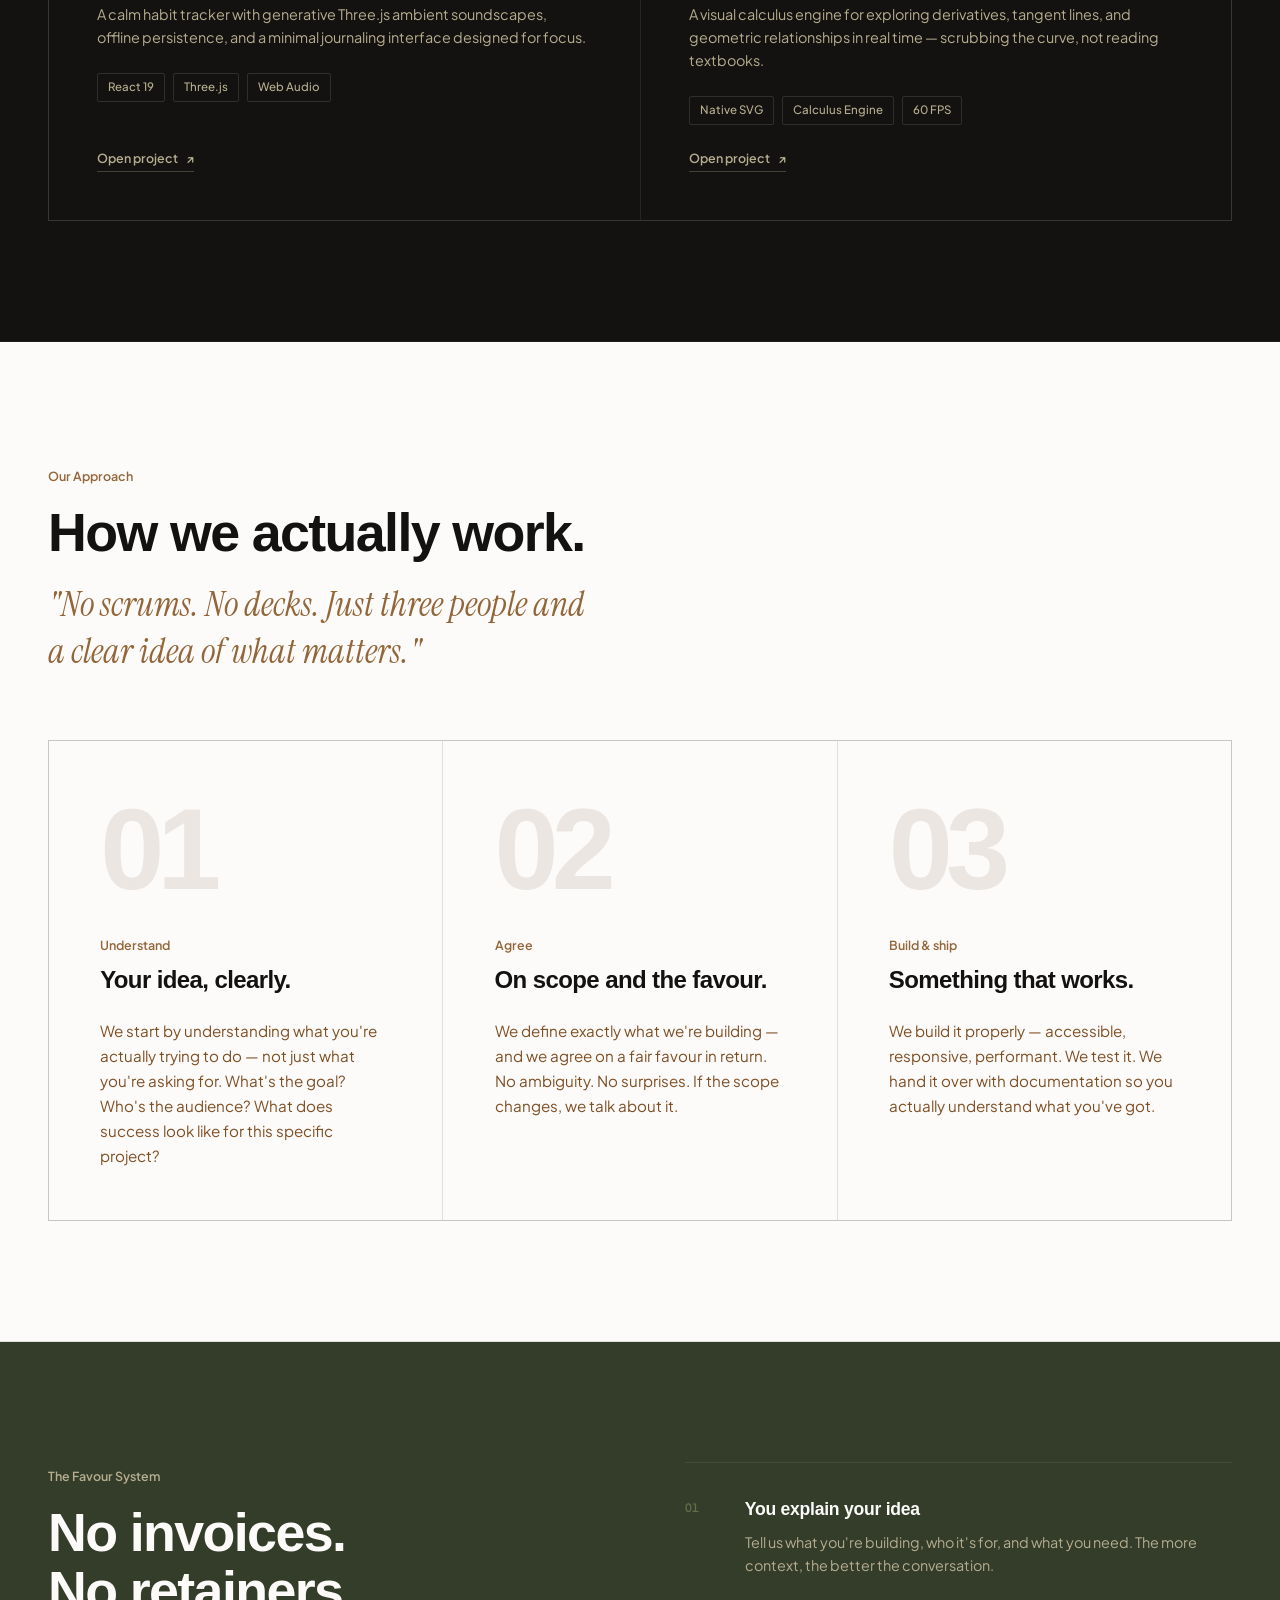
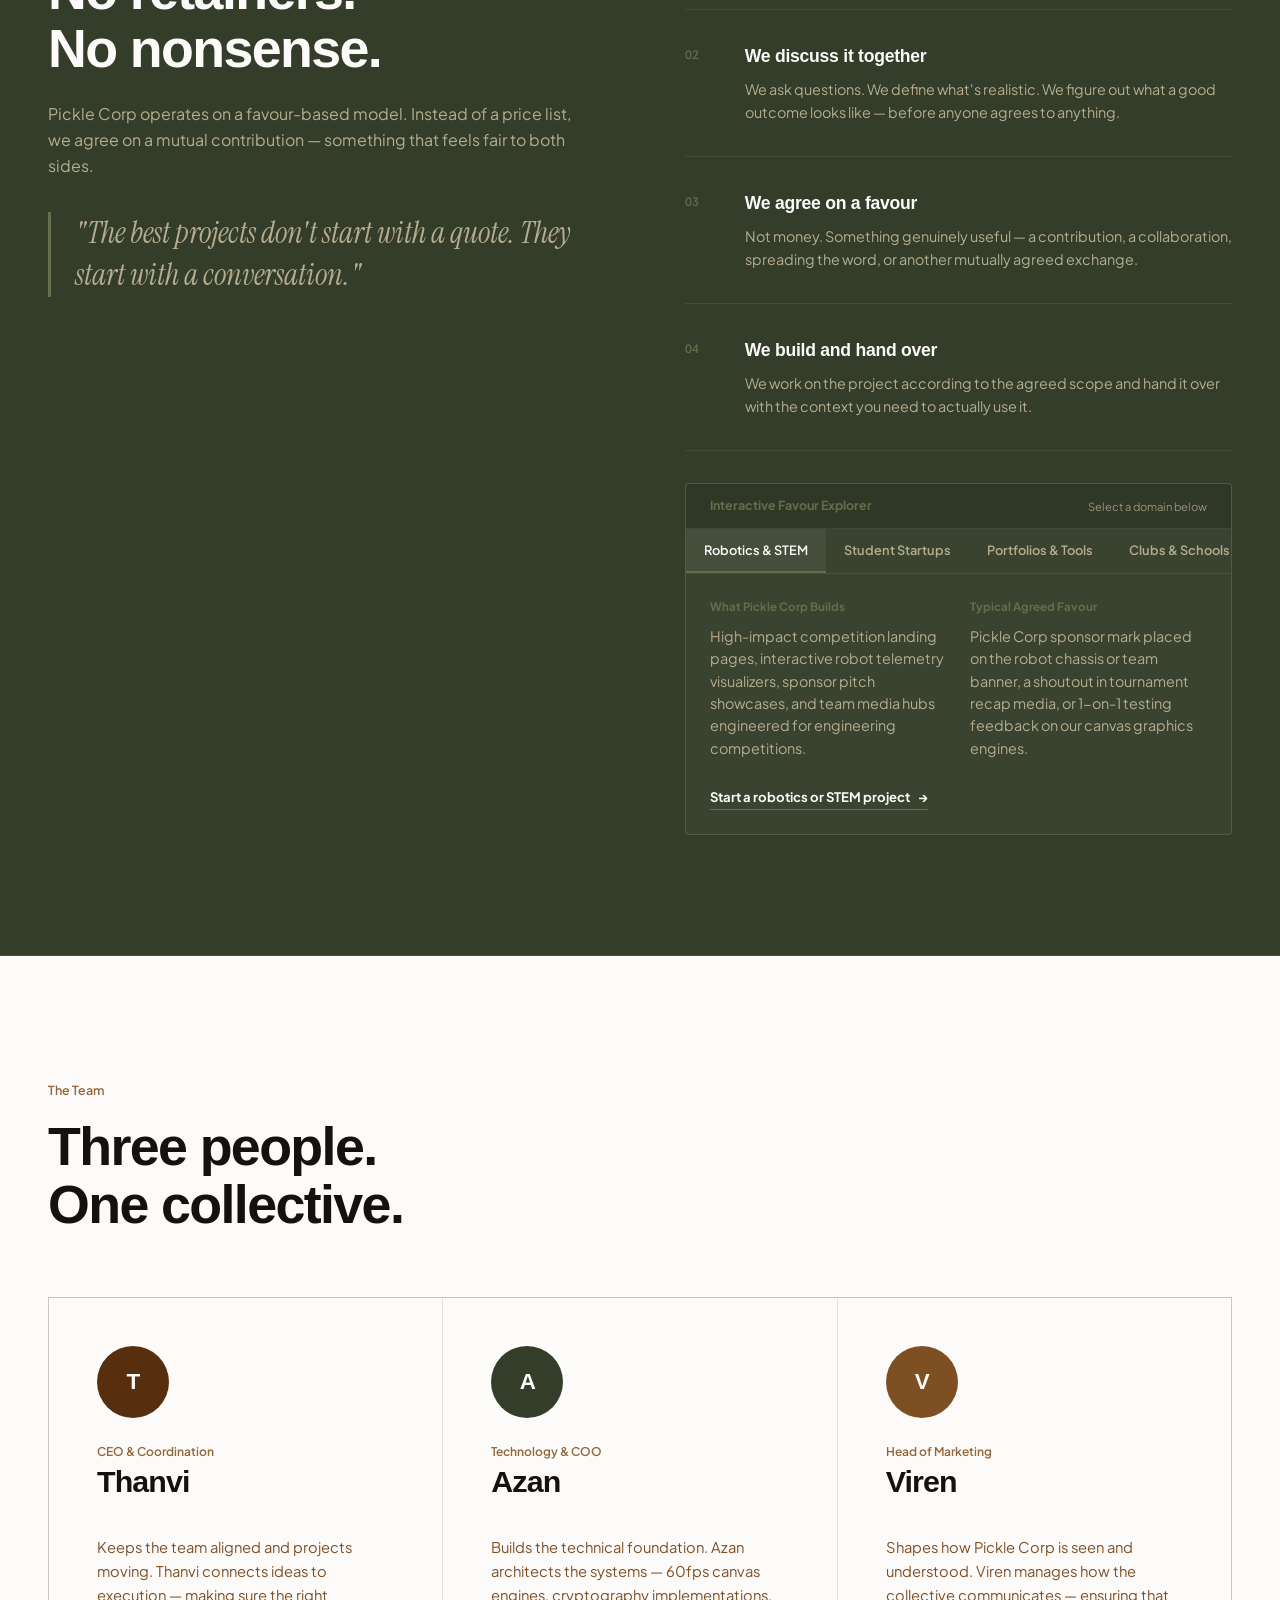
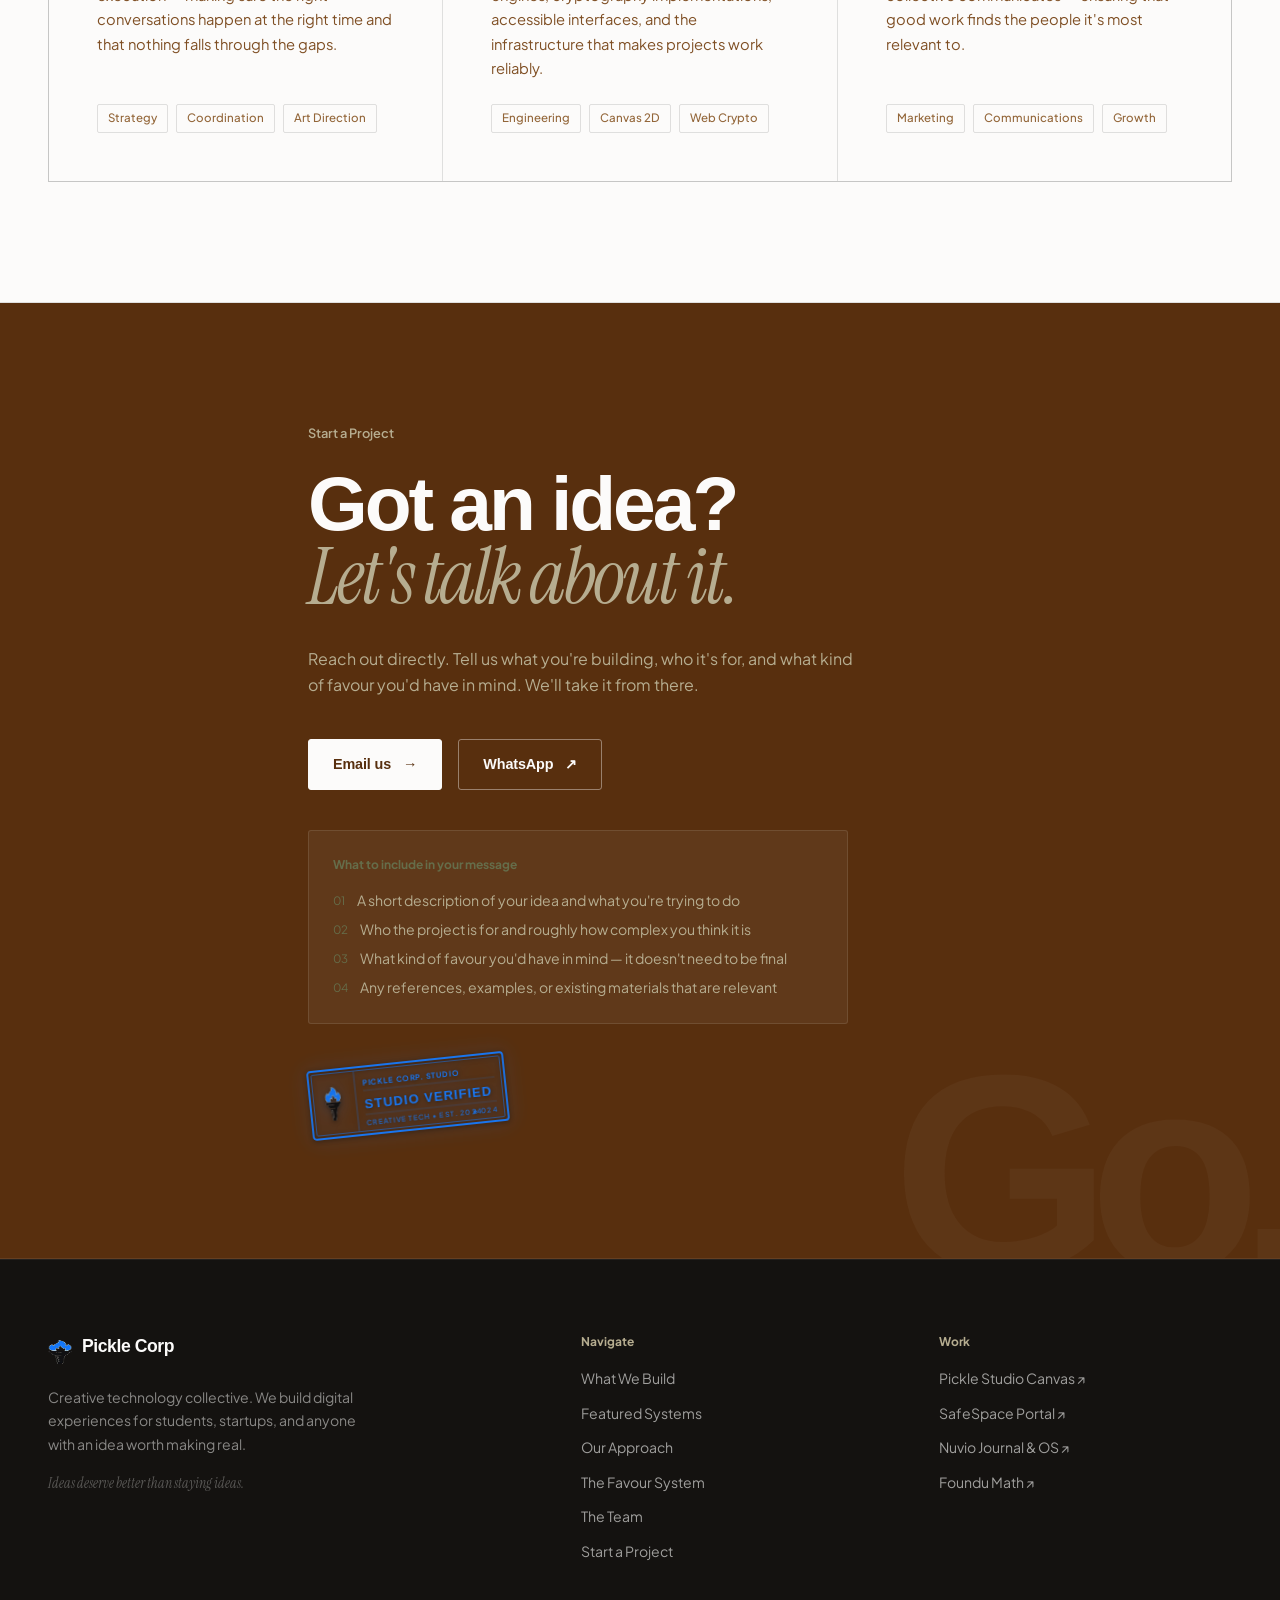
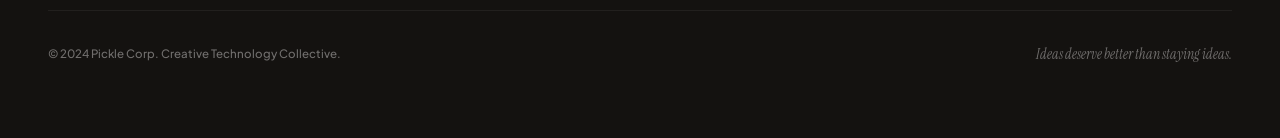
==== commit 3e2997dd: "fix(stamp): purge all location text and move stamp higher near contact section" ====
--- a/index.html
+++ b/index.html
@@ -923,60 +923,9 @@
           </ul>
         </div>
 
-      </div>
-    </section>
-
-  </main>
-
-  <!-- ═══════════════════════════════════════════════════ FOOTER ══ -->
-  <footer class="footer" id="footer" role="contentinfo">
-    <div class="container">
-
-      <div class="footer-inner">
-
-        <div>
-          <div style="display:flex; align-items:center; gap: 10px; margin-bottom: 14px;">
-            <img src="logo-torch.png" alt="" width="24" height="24" />
-            <span class="footer-brand-name">Pickle Corp</span>
-          </div>
-          <p class="footer-brand-desc">
-            Creative technology collective. We build digital experiences for students, startups, and anyone with an idea worth making real.
-          </p>
-          <p style="margin-top: 16px; font-family: var(--font-serif); font-style: italic; font-size: 0.9rem; color: rgba(252,251,250,0.3);">
-            Ideas deserve better than staying ideas.
-          </p>
-        </div>
-
-        <div>
-          <p class="footer-col-title">Navigate</p>
-          <nav class="footer-links" aria-label="Footer navigation">
-            <a href="#services" class="footer-link">What We Build</a>
-            <a href="#work" class="footer-link">Featured Systems</a>
-            <a href="#approach" class="footer-link">Our Approach</a>
-            <a href="#favour" class="footer-link">The Favour System</a>
-            <a href="#team" class="footer-link">The Team</a>
-            <a href="#contact" class="footer-link">Start a Project</a>
-          </nav>
-        </div>
-
-        <div>
-          <p class="footer-col-title">Work</p>
-          <nav class="footer-links" aria-label="Project links">
-            <a href="https://azanabdullah2752012-ui.github.io/builder/" target="_blank" rel="noopener noreferrer" class="footer-link">Pickle Studio Canvas ↗</a>
-            <a href="https://azanabdullah2752012-ui.github.io/anti-bullying/" target="_blank" rel="noopener noreferrer" class="footer-link">SafeSpace Portal ↗</a>
-            <a href="https://azanabdullah2752012-ui.github.io/nuvio/" target="_blank" rel="noopener noreferrer" class="footer-link">Nuvio Journal &amp; OS ↗</a>
-            <a href="https://azanabdullah2752012-ui.github.io/FoundU/" target="_blank" rel="noopener noreferrer" class="footer-link">Foundu Math ↗</a>
-          </nav>
-        </div>
-
-      </div>
-
-      <div class="footer-bottom">
-        <span class="footer-copy">© 2024 Pickle Corp. Creative Technology Collective.</span>
-
-        <!-- Official Studio Stamp — Stamped directly onto document footer, tilted at an angle -->
+        <!-- Official Studio Stamp — Positioned near contact, unboxed, tilted at an angle, zero location -->
         <div
-          class="footer-stamp-stage"
+          class="contact-stamp-stage reveal reveal-delay-4"
           id="stamp-stage"
           role="button"
           tabindex="0"
@@ -998,7 +947,7 @@
           <!-- Shockwave pulse -->
           <div class="stamp-shockwave" id="stamp-shockwave" aria-hidden="true"></div>
 
-          <!-- Inked Rectangular Studio Verification Stamp (At an angle) -->
+          <!-- Inked Rectangular Studio Verification Stamp (At -6deg angle, NO location) -->
           <div class="stamp-imprint" id="stamp-imprint" aria-hidden="true">
             <svg viewBox="0 0 200 72" class="seal-svg" xmlns="http://www.w3.org/2000/svg">
               <!-- Outer hairline border -->
@@ -1009,14 +958,14 @@
               <!-- Left emblem divider -->
               <line x1="48" y1="6" x2="48" y2="66" stroke="currentColor" stroke-width="0.8" opacity="0.45" />
 
-              <!-- Text labels -->
+              <!-- Text labels (NO location) -->
               <text x="56" y="21" class="stamp-text-small">PICKLE CORP. STUDIO</text>
               <line x1="56" y1="26" x2="188" y2="26" stroke="currentColor" stroke-width="0.6" opacity="0.35" />
 
               <text x="56" y="44" class="stamp-text-bold">STUDIO VERIFIED</text>
               <line x1="56" y1="50" x2="188" y2="50" stroke="currentColor" stroke-width="0.6" opacity="0.35" />
 
-              <text x="56" y="61" class="stamp-text-meta">NEW DELHI • EST. 2024</text>
+              <text x="56" y="61" class="stamp-text-meta">CREATIVE TECH • EST. 2024</text>
               <text x="188" y="61" text-anchor="end" class="stamp-text-meta">★ 024</text>
             </svg>
 
@@ -1027,6 +976,56 @@
           </div>
         </div>
 
+      </div>
+    </section>
+
+  </main>
+
+  <!-- ═══════════════════════════════════════════════════ FOOTER ══ -->
+  <footer class="footer" id="footer" role="contentinfo">
+    <div class="container">
+
+      <div class="footer-inner">
+
+        <div>
+          <div style="display:flex; align-items:center; gap: 10px; margin-bottom: 14px;">
+            <img src="logo-torch.png" alt="" width="24" height="24" />
+            <span class="footer-brand-name">Pickle Corp</span>
+          </div>
+          <p class="footer-brand-desc">
+            Creative technology collective. We build digital experiences for students, startups, and anyone with an idea worth making real.
+          </p>
+          <p style="margin-top: 16px; font-family: var(--font-serif); font-style: italic; font-size: 0.9rem; color: rgba(252,251,250,0.3);">
+            Ideas deserve better than staying ideas.
+          </p>
+        </div>
+
+        <div>
+          <p class="footer-col-title">Navigate</p>
+          <nav class="footer-links" aria-label="Footer navigation">
+            <a href="#services" class="footer-link">What We Build</a>
+            <a href="#work" class="footer-link">Featured Systems</a>
+            <a href="#approach" class="footer-link">Our Approach</a>
+            <a href="#favour" class="footer-link">The Favour System</a>
+            <a href="#team" class="footer-link">The Team</a>
+            <a href="#contact" class="footer-link">Start a Project</a>
+          </nav>
+        </div>
+
+        <div>
+          <p class="footer-col-title">Work</p>
+          <nav class="footer-links" aria-label="Project links">
+            <a href="https://azanabdullah2752012-ui.github.io/builder/" target="_blank" rel="noopener noreferrer" class="footer-link">Pickle Studio Canvas ↗</a>
+            <a href="https://azanabdullah2752012-ui.github.io/anti-bullying/" target="_blank" rel="noopener noreferrer" class="footer-link">SafeSpace Portal ↗</a>
+            <a href="https://azanabdullah2752012-ui.github.io/nuvio/" target="_blank" rel="noopener noreferrer" class="footer-link">Nuvio Journal &amp; OS ↗</a>
+            <a href="https://azanabdullah2752012-ui.github.io/FoundU/" target="_blank" rel="noopener noreferrer" class="footer-link">Foundu Math ↗</a>
+          </nav>
+        </div>
+
+      </div>
+
+      <div class="footer-bottom">
+        <span class="footer-copy">© 2024 Pickle Corp. Creative Technology Collective.</span>
         <span class="footer-philosophy">Ideas deserve better than staying ideas.</span>
       </div>
 
--- a/style.css
+++ b/style.css
@@ -1612,7 +1612,8 @@
   flex-wrap: wrap;
 }
 
-/* ── 08B: OFFICIAL STUDIO STAMP (INTEGRATED AT PAGE END) ───────────────────── */
+/* ── 08B: OFFICIAL STUDIO STAMP (NEAR CONTACT SECTION, UNBOXED) ────────────── */
+.contact-stamp-stage,
 .footer-stamp-stage {
   position: relative;
   width: 200px;
@@ -1624,9 +1625,10 @@
   user-select: none;
   -webkit-tap-highlight-color: transparent;
   transform-origin: center center;
-  margin: 4px 8px;
-}
-
+  margin-top: clamp(24px, 4vw, 36px);
+}
+
+.contact-stamp-stage:focus-visible,
 .footer-stamp-stage:focus-visible {
   outline: 2px solid #3b82f6;
   outline-offset: 4px;
@@ -1856,6 +1858,7 @@
     drop-shadow(0 0 10px rgba(22, 121, 250, 0.4));
 }
 
+.contact-stamp-stage:hover .stamp-imprint.stamped,
 .footer-stamp-stage:hover .stamp-imprint.stamped {
   filter:
     drop-shadow(0 1px 3px rgba(0, 0, 0, 0.6))
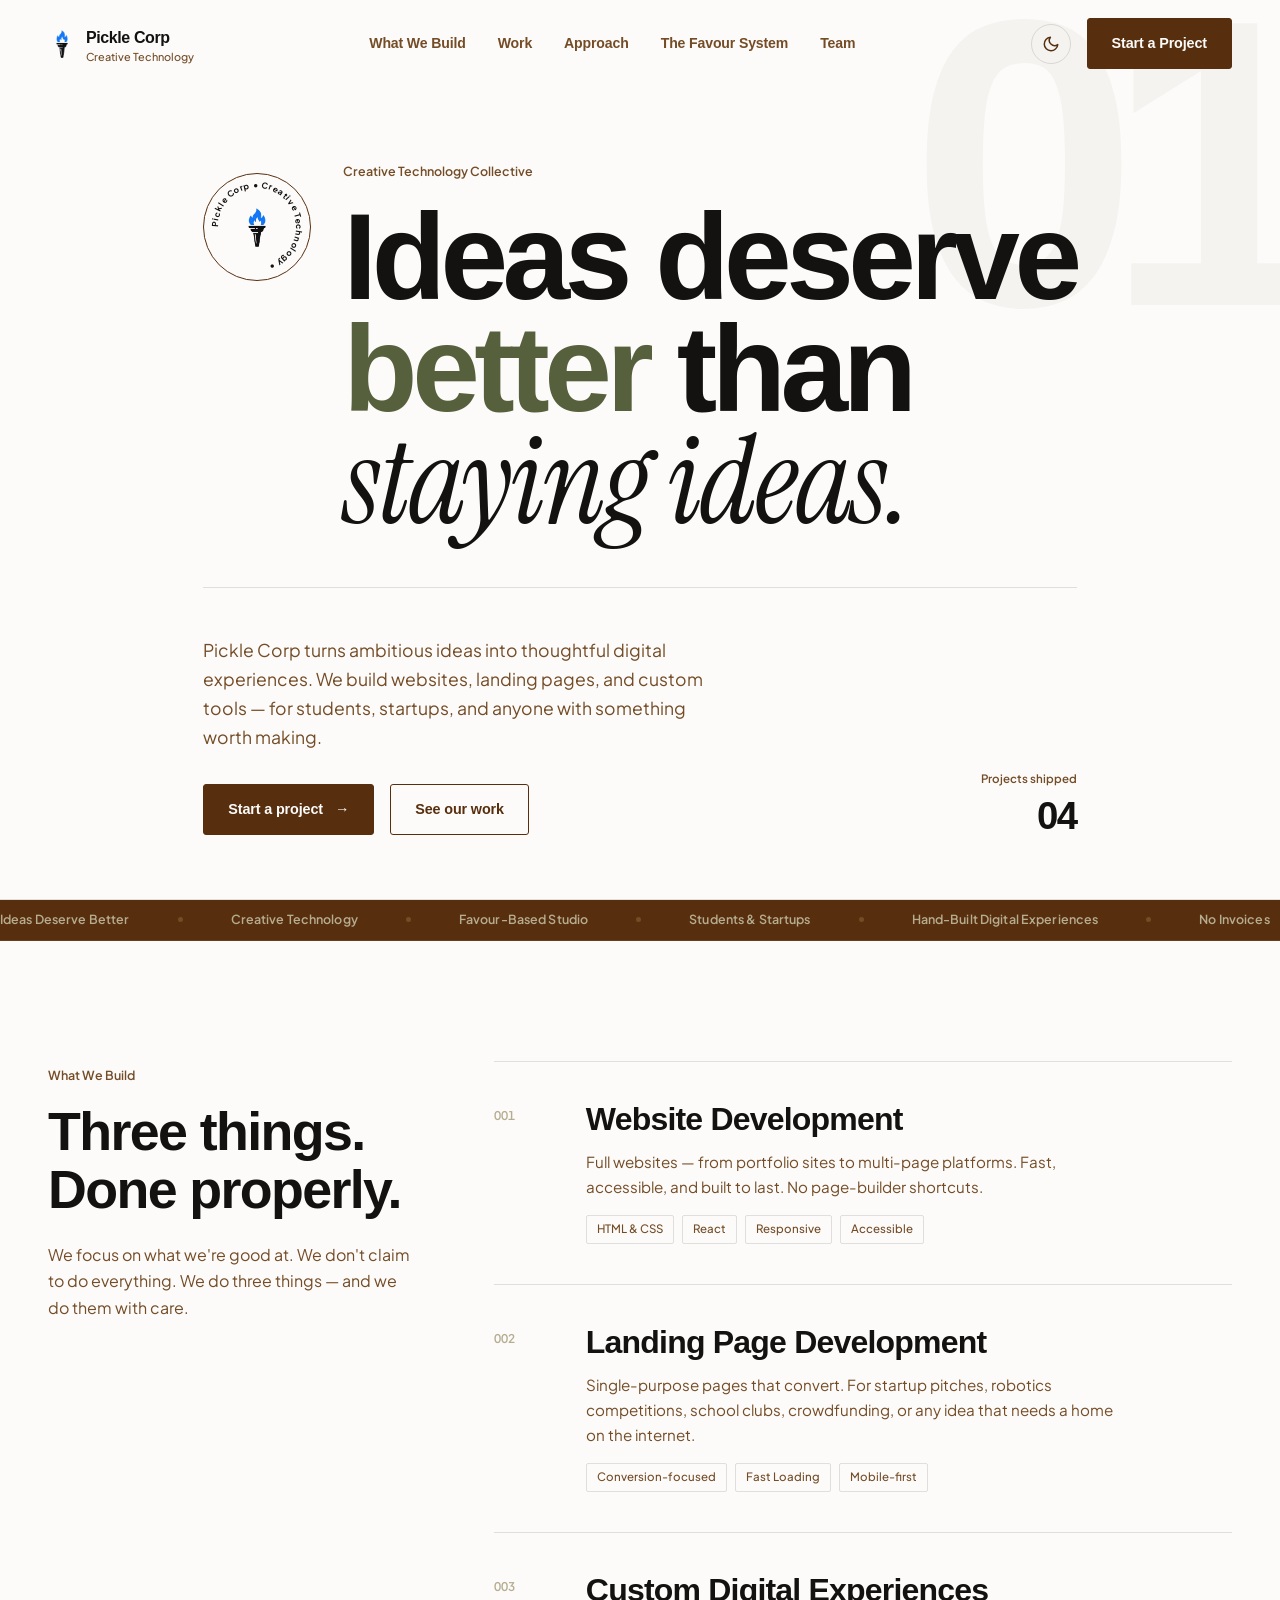
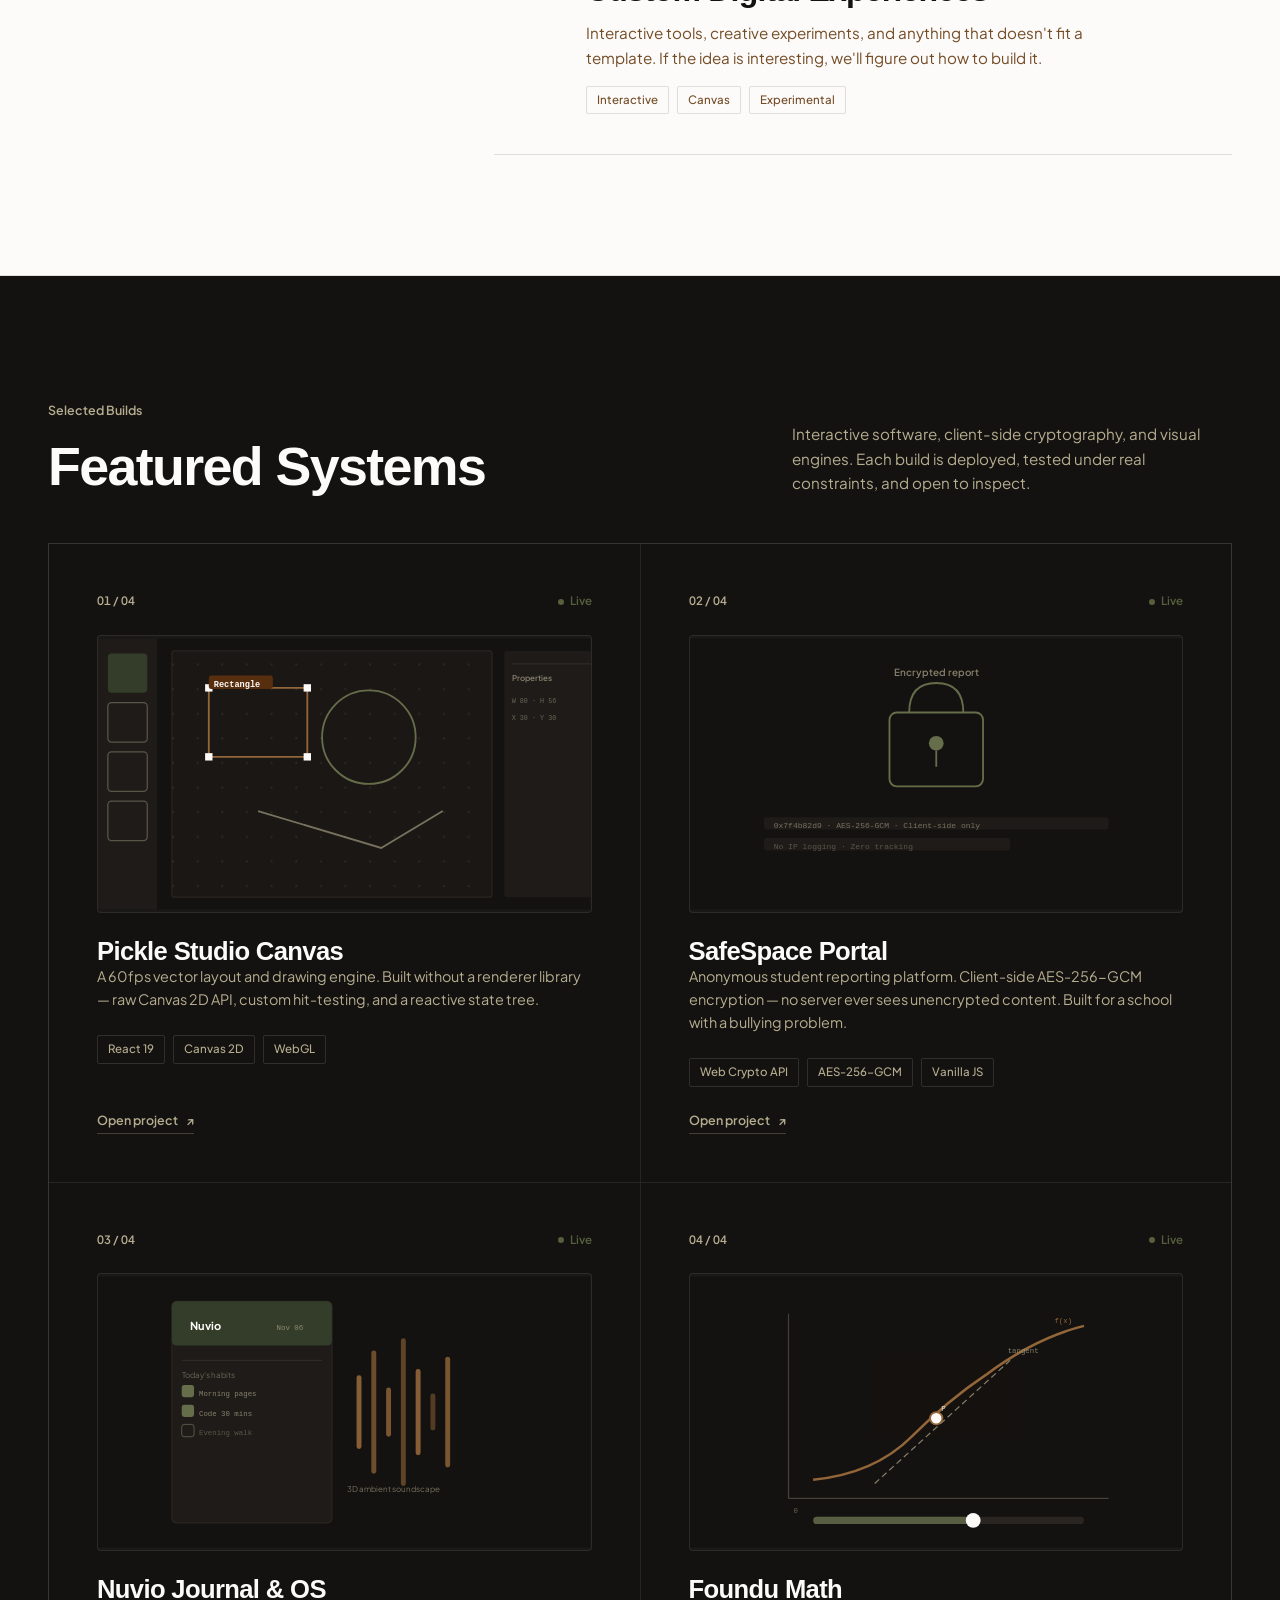
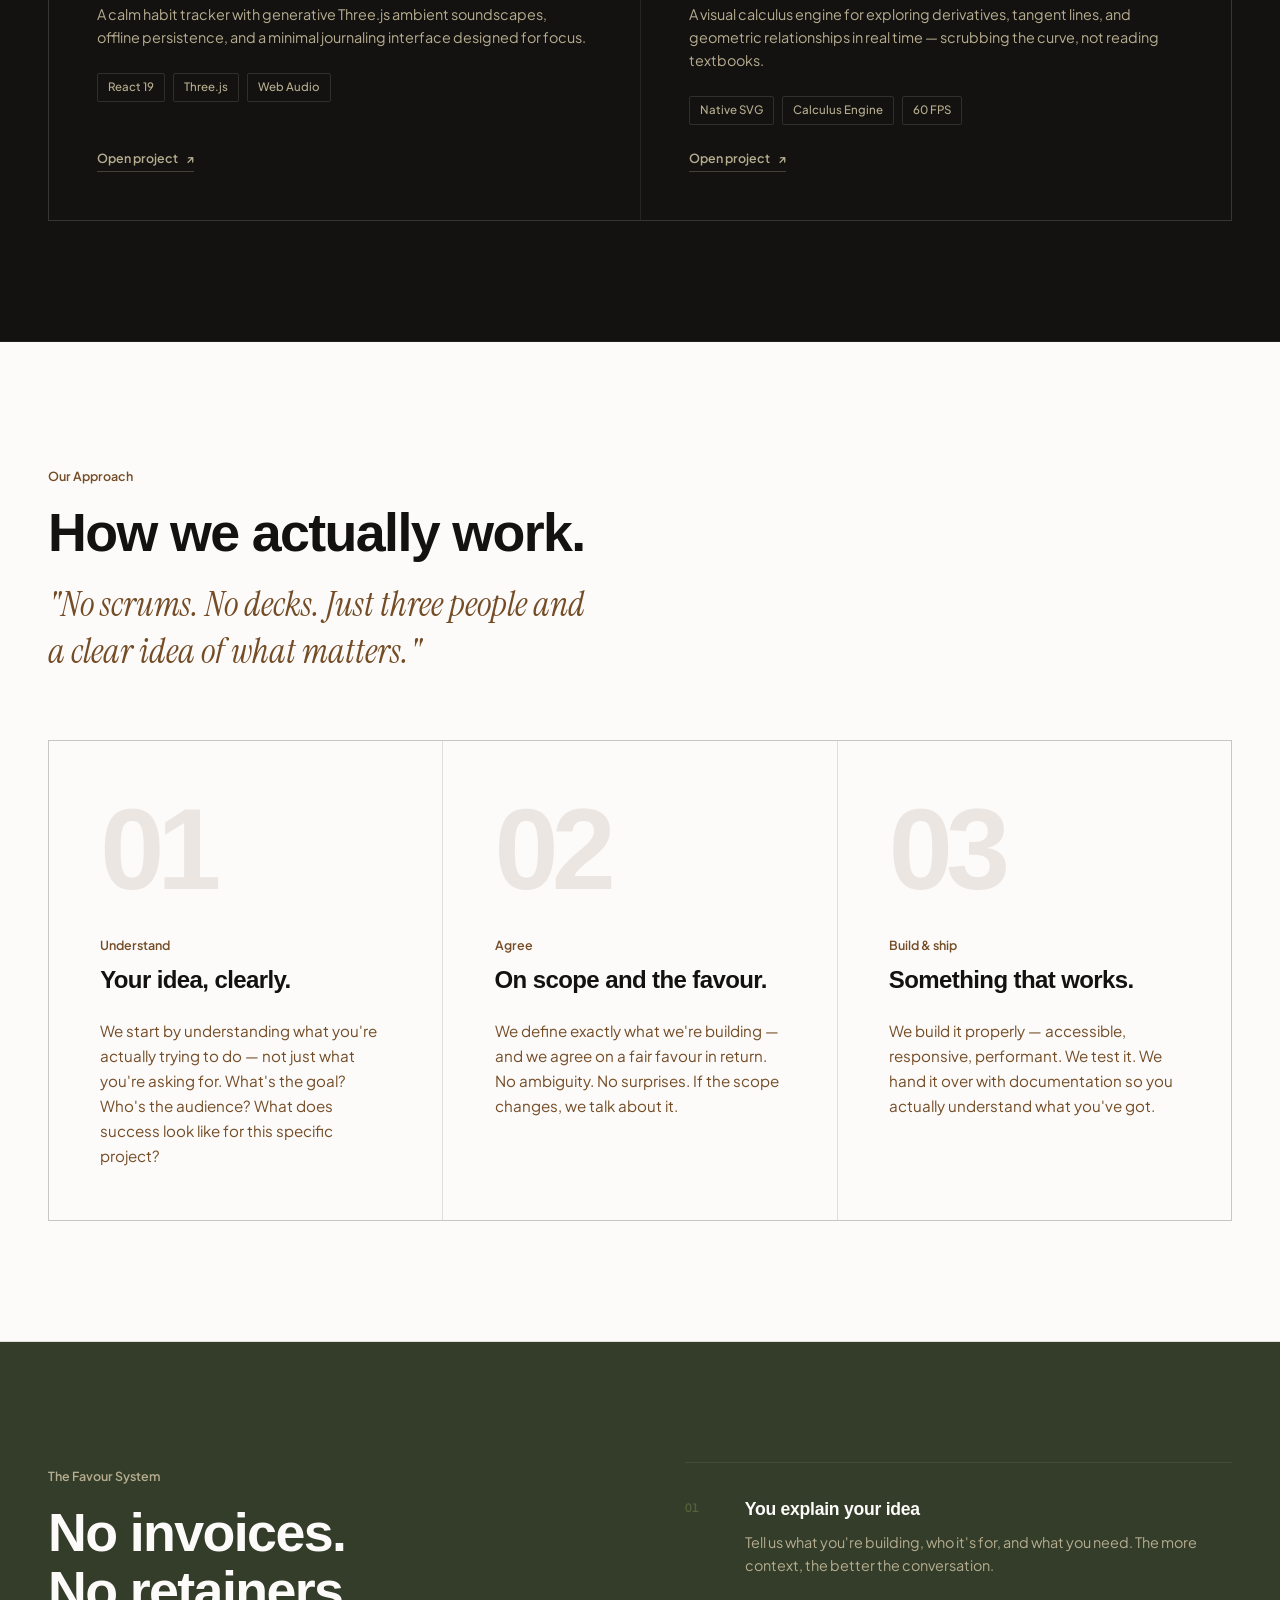
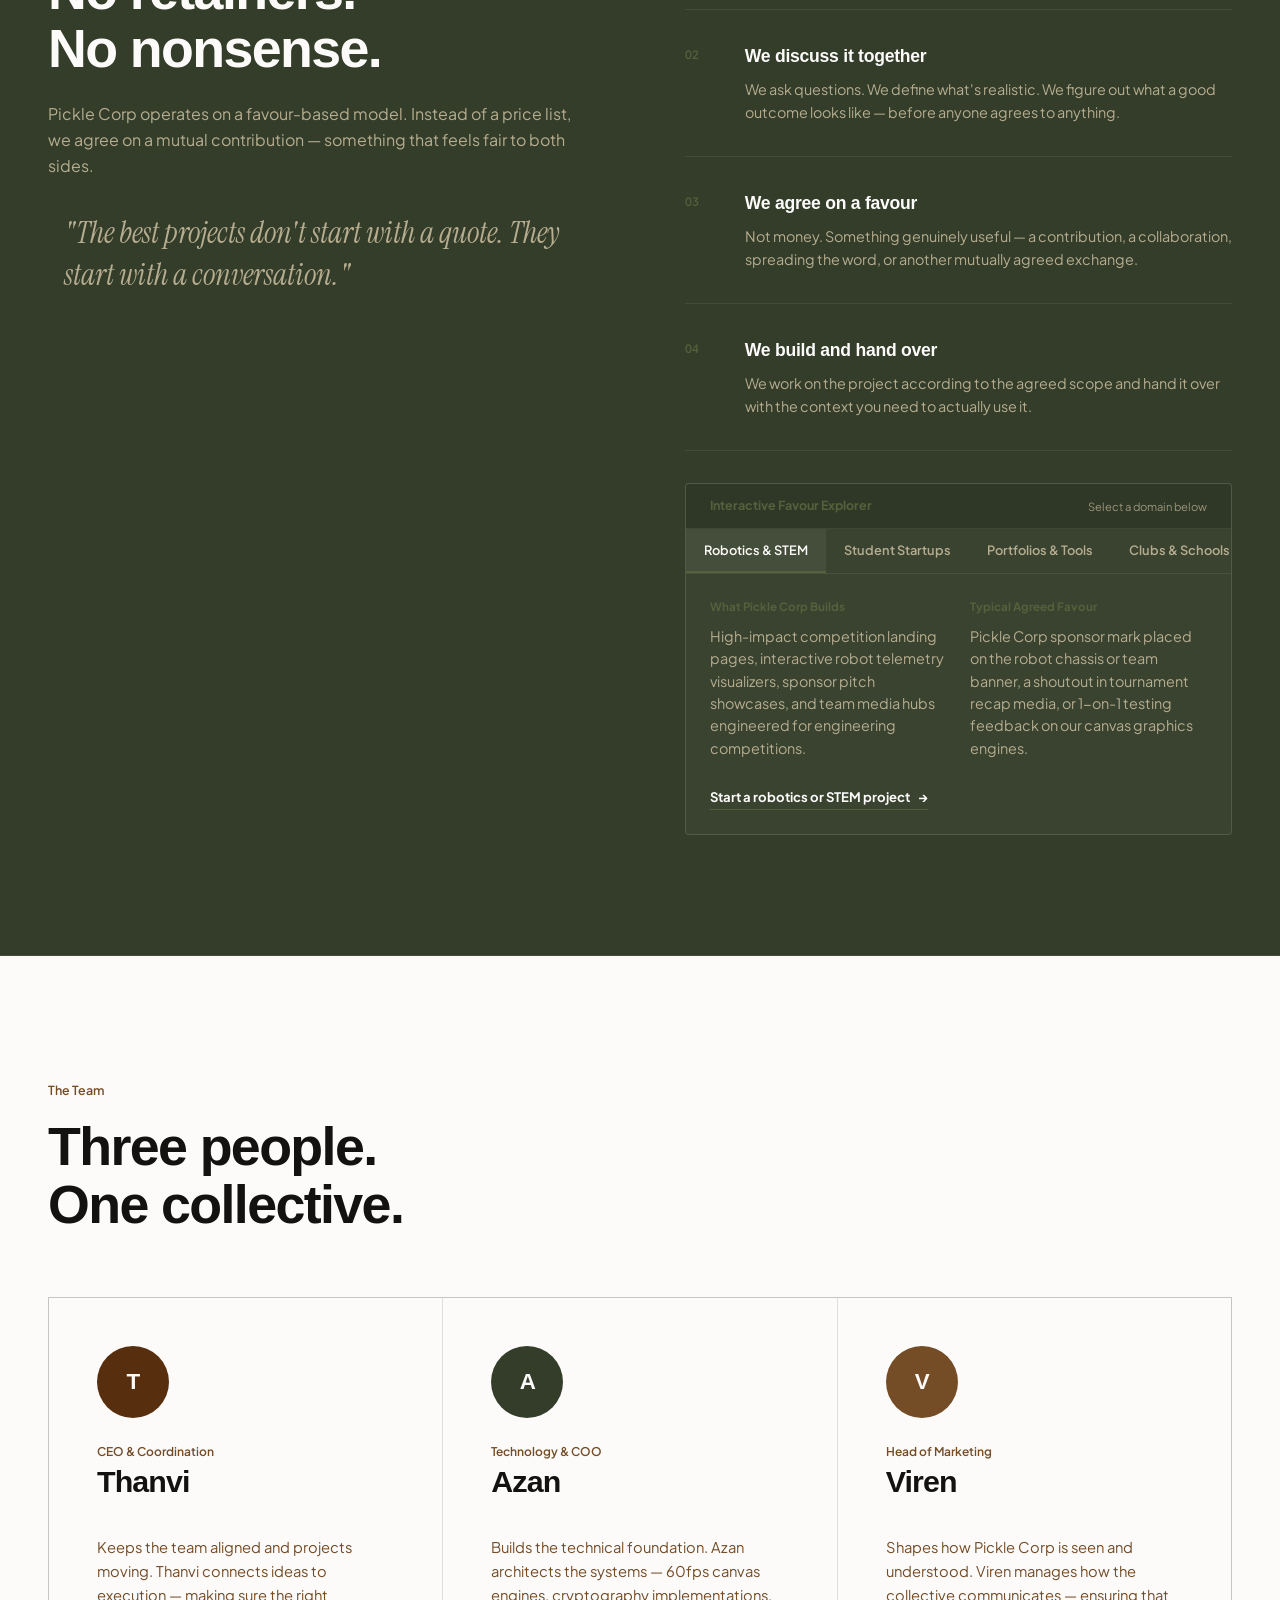
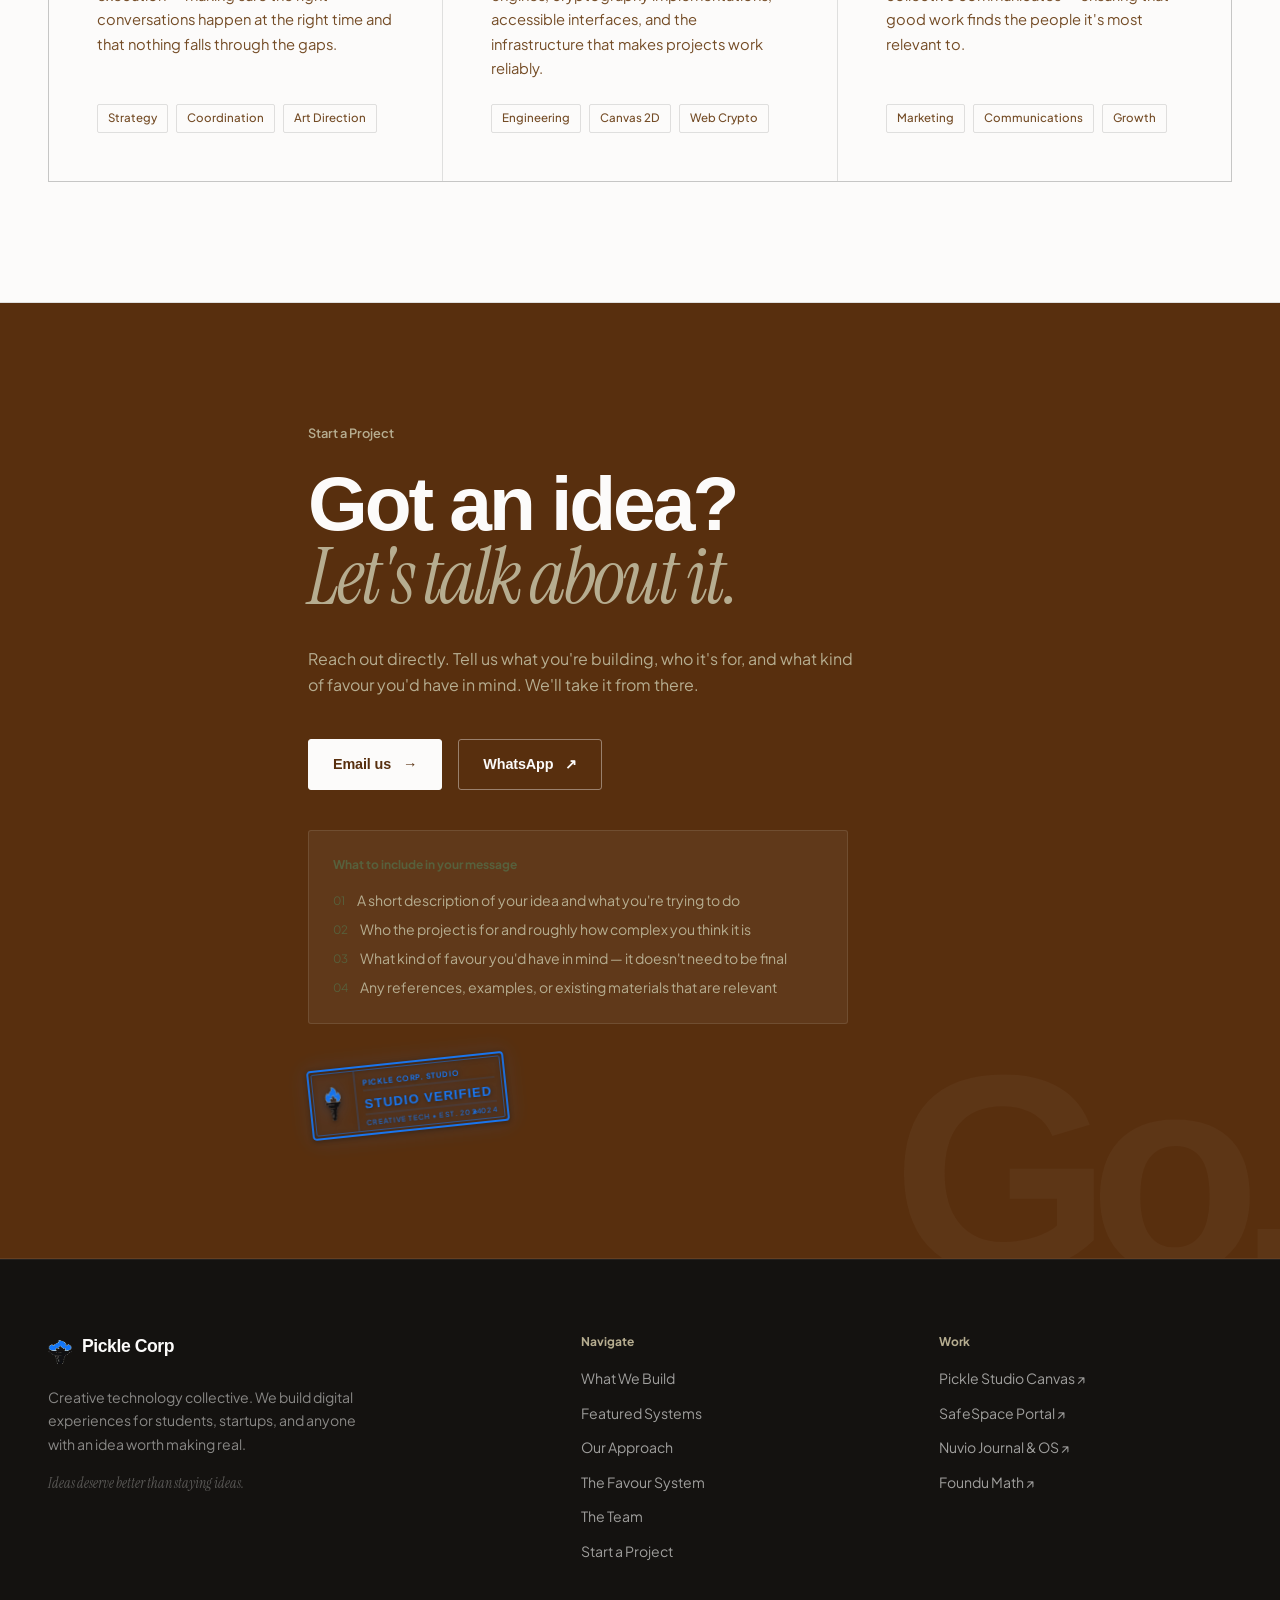
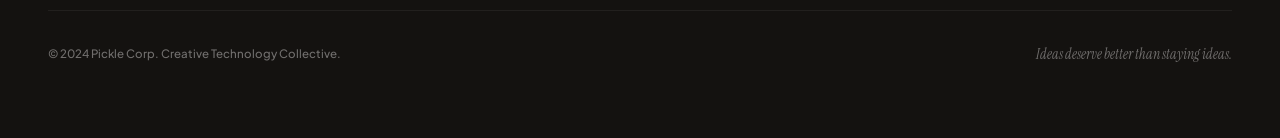
==== commit 976ff612: "feat(theme): add full dark and light mode system with persistent toggle and impeccable verification" ====
--- a/index.html
+++ b/index.html
@@ -40,6 +40,18 @@
   <link rel="icon" type="image/png" sizes="32x32" href="logo-torch.png" />
   <link rel="apple-touch-icon" href="logo-torch.png" />
 
+  <!-- Immediate Theme Initializer to prevent Flash of Unstyled Content (FOUC) -->
+  <script>
+    (function () {
+      try {
+        var saved = localStorage.getItem('pickle-theme');
+        var prefersDark = window.matchMedia && window.matchMedia('(prefers-color-scheme: dark)').matches;
+        var theme = saved || (prefersDark ? 'dark' : 'light');
+        document.documentElement.setAttribute('data-theme', theme);
+      } catch (e) {}
+    })();
+  </script>
+
   <link rel="stylesheet" href="style.css" />
 </head>
 <body>
@@ -88,17 +100,37 @@
         <a href="#team" class="nav-link">Team</a>
       </nav>
 
-      <a href="#contact" class="btn btn-primary nav-cta desktop-only">Start a Project</a>
-
-      <button
-        class="burger"
-        id="burger"
-        aria-label="Open navigation menu"
-        aria-expanded="false"
-        aria-controls="mobile-menu"
-      >
-        <span></span><span></span><span></span>
-      </button>
+      <div class="nav-actions">
+        <button
+          class="theme-toggle"
+          id="theme-toggle"
+          type="button"
+          aria-label="Switch to dark mode"
+          title="Toggle light / dark mode"
+        >
+          <!-- Sun icon (shown in dark mode to switch to light) -->
+          <svg class="theme-icon theme-icon-sun" width="18" height="18" viewBox="0 0 24 24" fill="none" stroke="currentColor" stroke-width="2" stroke-linecap="round" stroke-linejoin="round" aria-hidden="true">
+            <circle cx="12" cy="12" r="4"></circle>
+            <path d="M12 2v2M12 20v2M4.93 4.93l1.41 1.41M17.66 17.66l1.41 1.41M2 12h2M20 12h2M6.34 17.66l-1.41 1.41M19.07 4.93l-1.41 1.41"></path>
+          </svg>
+          <!-- Moon icon (shown in light mode to switch to dark) -->
+          <svg class="theme-icon theme-icon-moon" width="18" height="18" viewBox="0 0 24 24" fill="none" stroke="currentColor" stroke-width="2" stroke-linecap="round" stroke-linejoin="round" aria-hidden="true">
+            <path d="M21 12.79A9 9 0 1 1 11.21 3 7 7 0 0 0 21 12.79z"></path>
+          </svg>
+        </button>
+
+        <a href="#contact" class="btn btn-primary nav-cta desktop-only">Start a Project</a>
+
+        <button
+          class="burger"
+          id="burger"
+          aria-label="Open navigation menu"
+          aria-expanded="false"
+          aria-controls="mobile-menu"
+        >
+          <span></span><span></span><span></span>
+        </button>
+      </div>
     </div>
   </header>
 
@@ -113,6 +145,10 @@
       <a href="#contact" class="mobile-menu-link mm-close">Start a Project</a>
     </nav>
     <div class="mobile-menu-footer">
+      <button class="theme-toggle-mobile" id="theme-toggle-mobile" type="button" aria-label="Toggle theme">
+        <span class="theme-toggle-mobile-label">Theme</span>
+        <span class="theme-toggle-mobile-pill" id="theme-mobile-pill">Light</span>
+      </button>
       <span class="type-mono" style="color: var(--c3-wood);">Ideas deserve better.</span>
       <span class="stamp" style="color: var(--c3-wood);">Est. 2024</span>
     </div>
--- a/style.css
+++ b/style.css
@@ -10,11 +10,12 @@
   --bg-cream:       #fcfbfa;
   --bg-dark:        #141210;
   --c1-espresso:    #582f0e;
-  --c2-chestnut:    #7f4f24;
-  --c3-wood:        #936639;
+  --c2-chestnut:    #744c26;
+  --c3-wood:        #744c26;
   --c5-tan:         #b6ad90;
-  --c6-sage:        #656d4a;
+  --c6-sage:        #57603c;
   --c9-deep-forest: #333d29;
+  --pc-blue:        #1679fa;
 
   /* Semantic roles */
   --text-on-cream:  var(--bg-dark);
@@ -51,7 +52,7 @@
 
   /* Motion */
   --ease-out:    cubic-bezier(0.16, 1, 0.3, 1);
-  --ease-spring: cubic-bezier(0.34, 1.56, 0.64, 1);
+  --ease-spring: cubic-bezier(0.16, 1, 0.3, 1);
   --dur-fast:    180ms;
   --dur-base:    280ms;
   --dur-slow:    420ms;
@@ -264,7 +265,7 @@
 }
 
 .stamp-rotate.burst {
-  animation: stamp-burst 0.75s cubic-bezier(0.2, 0.9, 0.3, 1.2);
+  animation: stamp-burst 0.75s cubic-bezier(0.16, 1, 0.3, 1);
 }
 
 @keyframes stamp-burst {
@@ -541,8 +542,97 @@
 .nav-link:hover { color: var(--c1-espresso); }
 .nav-link:hover::after { transform: scaleX(1); }
 
+.nav-actions {
+  display: flex;
+  align-items: center;
+  gap: var(--space-4);
+  flex-shrink: 0;
+}
+
 .nav-cta {
   flex-shrink: 0;
+}
+
+/* Theme Toggle Button (Desktop & Nav) */
+.theme-toggle {
+  display: inline-flex;
+  align-items: center;
+  justify-content: center;
+  width: 40px;
+  height: 40px;
+  min-width: 40px;
+  min-height: 40px;
+  padding: 0;
+  border-radius: 50%;
+  border: 1.5px solid var(--border);
+  background: transparent;
+  color: var(--c1-espresso);
+  cursor: pointer;
+  flex-shrink: 0;
+  transition: background var(--dur-fast), border-color var(--dur-fast), color var(--dur-fast), transform var(--dur-fast);
+}
+
+.theme-toggle:hover {
+  background: rgba(88, 47, 14, 0.08);
+  border-color: var(--c1-espresso);
+  color: var(--c1-espresso);
+}
+
+.theme-toggle:focus-visible {
+  outline: 2px solid var(--c1-espresso);
+  outline-offset: 2px;
+}
+
+.theme-icon {
+  display: block;
+  width: 18px;
+  height: 18px;
+  stroke: currentColor;
+  transition: transform var(--dur-base) var(--ease-out), opacity var(--dur-fast);
+}
+
+/* Mode-dependent icon display */
+html:not([data-theme="dark"]) .theme-icon-sun {
+  display: none;
+}
+html:not([data-theme="dark"]) .theme-icon-moon {
+  display: block;
+}
+
+html[data-theme="dark"] .theme-icon-sun {
+  display: block;
+}
+html[data-theme="dark"] .theme-icon-moon {
+  display: none;
+}
+
+/* Theme toggle in mobile drawer */
+.theme-toggle-mobile {
+  display: inline-flex;
+  align-items: center;
+  gap: var(--space-3);
+  padding: 6px 14px;
+  border-radius: 9999px;
+  border: 1px solid var(--border);
+  background: transparent;
+  color: var(--bg-dark);
+  font-family: var(--font-body);
+  font-size: 0.78rem;
+  font-weight: 600;
+  cursor: pointer;
+  transition: all var(--dur-fast);
+}
+
+.theme-toggle-mobile-pill {
+  display: inline-block;
+  padding: 2px 8px;
+  border-radius: 9999px;
+  background: var(--c1-espresso);
+  color: var(--bg-cream);
+  font-size: 0.7rem;
+  font-weight: 700;
+  letter-spacing: 0.05em;
+  text-transform: uppercase;
 }
 
 /* Burger */
@@ -1247,8 +1337,8 @@
   font-size: clamp(1.3rem, 2.4vw, 1.9rem);
   line-height: 1.4;
   color: var(--c5-tan);
-  border-left: 3px solid var(--c6-sage);
-  padding-left: var(--space-6);
+  padding-left: var(--space-4);
+  position: relative;
 }
 
 .favour-steps {
@@ -2069,3 +2159,477 @@
   .hero-actions { flex-direction: column; align-items: flex-start; }
   .cta-actions { flex-direction: column; align-items: flex-start; }
 }
+
+/* ══════════════════════════════════════════════════════════════════════════
+   SMOOTH THEME TRANSITION
+   ══════════════════════════════════════════════════════════════════════════ */
+html.theme-transitioning,
+html.theme-transitioning *,
+html.theme-transitioning *::before,
+html.theme-transitioning *::after {
+  transition: background-color 240ms ease, border-color 240ms ease, color 240ms ease, fill 240ms ease, stroke 240ms ease !important;
+  transition-delay: 0s !important;
+}
+
+/* ══════════════════════════════════════════════════════════════════════════
+   DARK MODE SYSTEM ([data-theme="dark"])
+   Atmospheric Warm Carbon & Obsidian Precision — Never Reflexive Blue-Slate Slop
+   ══════════════════════════════════════════════════════════════════════════ */
+html[data-theme="dark"] {
+  --bg-page:           #0e0d0b;
+  --bg-surface:        #181614;
+  --bg-surface-elev:   #23201d;
+  --bg-canvas-deep:    #090807;
+
+  --text-main:         #fcfbfa;
+  --text-sub:          #dcd6cc;
+  --text-muted-dark:   #b8af9f;
+
+  --border-subtle:     rgba(252, 251, 250, 0.10);
+  --border-hover:      rgba(252, 251, 250, 0.22);
+
+  scrollbar-color:     #5c554a #0e0d0b;
+  caret-color:         #1679fa;
+}
+
+html[data-theme="dark"] body {
+  background-color: var(--bg-page);
+  color: var(--text-main);
+}
+
+html[data-theme="dark"] ::selection {
+  background: #1679fa;
+  color: #ffffff;
+}
+
+html[data-theme="dark"] ::-webkit-scrollbar-track {
+  background: var(--bg-page);
+}
+
+html[data-theme="dark"] ::-webkit-scrollbar-thumb {
+  background: #3d3832;
+  border: 2px solid var(--bg-page);
+}
+
+html[data-theme="dark"] ::-webkit-scrollbar-thumb:hover {
+  background: #5c554a;
+}
+
+/* Navigation */
+html[data-theme="dark"] .nav {
+  color: var(--text-main);
+}
+
+html[data-theme="dark"] .nav.scrolled {
+  background: rgba(14, 13, 11, 0.92);
+  backdrop-filter: blur(14px);
+  -webkit-backdrop-filter: blur(14px);
+  border-bottom-color: var(--border-subtle);
+}
+
+html[data-theme="dark"] .nav-logo {
+  color: #fcfbfa;
+}
+
+html[data-theme="dark"] .nav-logo-text {
+  color: #fcfbfa;
+}
+
+html[data-theme="dark"] .nav-logo-sub {
+  color: var(--text-muted-dark);
+}
+
+html[data-theme="dark"] .nav-link {
+  color: var(--text-sub);
+}
+
+html[data-theme="dark"] .nav-link:hover {
+  color: #ffffff;
+}
+
+html[data-theme="dark"] .nav-link::after {
+  background: #1679fa;
+}
+
+html[data-theme="dark"] .theme-toggle {
+  color: #fcfbfa;
+  border-color: rgba(252, 251, 250, 0.16);
+  background: rgba(252, 251, 250, 0.04);
+}
+
+html[data-theme="dark"] .theme-toggle:hover {
+  background: rgba(252, 251, 250, 0.12);
+  border-color: #fcfbfa;
+  color: #ffffff;
+}
+
+html[data-theme="dark"] .theme-toggle:focus-visible {
+  outline: 2px solid #1679fa;
+  outline-offset: 2px;
+}
+
+html[data-theme="dark"] .burger span {
+  background: #fcfbfa;
+}
+
+/* Mobile Drawer */
+html[data-theme="dark"] .mobile-menu {
+  background: #0e0d0b;
+  color: #fcfbfa;
+}
+
+html[data-theme="dark"] .mobile-menu-link {
+  color: #fcfbfa;
+}
+
+html[data-theme="dark"] .mobile-menu-link:hover {
+  color: #1679fa;
+}
+
+html[data-theme="dark"] .mobile-menu-footer {
+  border-top-color: var(--border-subtle);
+}
+
+html[data-theme="dark"] .theme-toggle-mobile {
+  border-color: rgba(252, 251, 250, 0.18);
+  color: #fcfbfa;
+}
+
+html[data-theme="dark"] .theme-toggle-mobile-pill {
+  background: #fcfbfa;
+  color: #0e0d0b;
+}
+
+/* Buttons */
+html[data-theme="dark"] .btn-primary {
+  background: #fcfbfa;
+  color: #0e0d0b;
+  border-color: #fcfbfa;
+}
+
+html[data-theme="dark"] .btn-primary:hover {
+  background: #eae3d5;
+  border-color: #eae3d5;
+  color: #0e0d0b;
+}
+
+html[data-theme="dark"] .btn-outline {
+  color: #fcfbfa;
+  border-color: rgba(252, 251, 250, 0.28);
+}
+
+html[data-theme="dark"] .btn-outline:hover {
+  background: #fcfbfa;
+  color: #0e0d0b;
+  border-color: #fcfbfa;
+}
+
+/* Hero Section */
+html[data-theme="dark"] .hero {
+  background-color: var(--bg-page);
+  color: var(--text-main);
+}
+
+html[data-theme="dark"] .hero-bg-num {
+  color: rgba(252, 251, 250, 0.035);
+}
+
+html[data-theme="dark"] .hero-h1 {
+  color: #fcfbfa;
+}
+
+html[data-theme="dark"] .hero-desc {
+  color: var(--text-muted-dark);
+}
+
+html[data-theme="dark"] .stamp-rotate text {
+  fill: var(--text-sub);
+}
+
+html[data-theme="dark"] .stamp-rotate circle {
+  stroke: rgba(252, 251, 250, 0.22);
+}
+
+html[data-theme="dark"] .hero-meta-label {
+  color: #8c8273;
+}
+
+html[data-theme="dark"] .hero-meta-val {
+  color: #fcfbfa;
+}
+
+html[data-theme="dark"] .hero-rule {
+  border-top-color: var(--border-subtle);
+}
+
+/* Ticker */
+html[data-theme="dark"] .ticker-wrap {
+  background: #171513;
+  border-top: 1px solid var(--border-subtle);
+  border-bottom: 1px solid var(--border-subtle);
+  color: var(--text-sub);
+}
+
+html[data-theme="dark"] .ticker-item {
+  color: var(--text-sub);
+}
+
+html[data-theme="dark"] .ticker-sep {
+  color: #8c8273;
+}
+
+/* Services (What We Build) */
+html[data-theme="dark"] .services {
+  background: var(--bg-page);
+  border-bottom: 1px solid var(--border-subtle);
+}
+
+html[data-theme="dark"] .services-left-title {
+  color: #fcfbfa;
+}
+
+html[data-theme="dark"] .services-left-desc {
+  color: var(--text-muted-dark);
+}
+
+html[data-theme="dark"] .service-item {
+  border-color: var(--border-subtle);
+}
+
+html[data-theme="dark"] .service-item:first-child {
+  border-top-color: var(--border-subtle);
+}
+
+html[data-theme="dark"] .service-title {
+  color: #fcfbfa;
+}
+
+html[data-theme="dark"] .service-desc {
+  color: var(--text-muted-dark);
+}
+
+html[data-theme="dark"] .service-num {
+  color: #8c8273;
+}
+
+html[data-theme="dark"] .tag {
+  color: var(--text-sub);
+  border-color: var(--border-subtle);
+  background: rgba(252, 251, 250, 0.03);
+}
+
+/* Work */
+html[data-theme="dark"] .work {
+  background: var(--bg-canvas-deep);
+  border-bottom: 1px solid var(--border-subtle);
+}
+
+html[data-theme="dark"] .work-card {
+  background: var(--bg-surface);
+  border: 1px solid var(--border-subtle);
+}
+
+html[data-theme="dark"] .work-card:hover {
+  border-color: var(--border-hover);
+}
+
+html[data-theme="dark"] .work-card-title {
+  color: #fcfbfa;
+}
+
+html[data-theme="dark"] .work-card-desc {
+  color: var(--text-muted-dark);
+}
+
+/* Approach */
+html[data-theme="dark"] .approach {
+  background: var(--bg-page);
+  border-bottom: 1px solid var(--border-subtle);
+}
+
+html[data-theme="dark"] .approach-header .type-h2 {
+  color: #fcfbfa;
+}
+
+html[data-theme="dark"] .approach-steps {
+  background: var(--border-subtle);
+  border: 1px solid var(--border-subtle);
+}
+
+html[data-theme="dark"] .approach-step {
+  background: var(--bg-surface);
+}
+
+html[data-theme="dark"] .step-num-large {
+  color: rgba(252, 251, 250, 0.05);
+}
+
+html[data-theme="dark"] .step-title {
+  color: #fcfbfa;
+}
+
+html[data-theme="dark"] .step-desc {
+  color: var(--text-muted-dark);
+}
+
+/* The Favour System */
+html[data-theme="dark"] .favour {
+  background: var(--bg-canvas-deep);
+  border-bottom: 1px solid var(--border-subtle);
+}
+
+html[data-theme="dark"] .favour-left-desc {
+  color: var(--text-muted-dark);
+}
+
+html[data-theme="dark"] .favour-pull {
+  color: var(--text-sub);
+}
+
+html[data-theme="dark"] .favour-step {
+  border-bottom-color: var(--border-subtle);
+}
+
+html[data-theme="dark"] .favour-step-title {
+  color: #fcfbfa;
+}
+
+html[data-theme="dark"] .favour-step-desc {
+  color: var(--text-muted-dark);
+}
+
+html[data-theme="dark"] .favour-tab {
+  border-color: var(--border-subtle);
+  color: var(--text-sub);
+}
+
+html[data-theme="dark"] .favour-tab.active {
+  background: #fcfbfa;
+  color: #0e0d0b;
+}
+
+html[data-theme="dark"] .favour-pill {
+  background: rgba(252, 251, 250, 0.04);
+  color: var(--text-sub);
+  border-color: var(--border-subtle);
+}
+
+html[data-theme="dark"] .favour-pill.active {
+  background: #fcfbfa;
+  color: #0e0d0b;
+}
+
+/* Meet The Team */
+html[data-theme="dark"] .team {
+  background: var(--bg-page);
+  border-bottom: 1px solid var(--border-subtle);
+}
+
+html[data-theme="dark"] .team-header .type-h2 {
+  color: #fcfbfa;
+}
+
+html[data-theme="dark"] .team-grid {
+  background: var(--border-subtle);
+  border: 1px solid var(--border-subtle);
+}
+
+html[data-theme="dark"] .team-card {
+  background: var(--bg-surface);
+}
+
+html[data-theme="dark"] .team-name {
+  color: #fcfbfa;
+}
+
+html[data-theme="dark"] .team-role {
+  color: #8c8273;
+}
+
+html[data-theme="dark"] .team-desc {
+  color: var(--text-muted-dark);
+}
+
+/* Final CTA & Signature Stamp Section */
+html[data-theme="dark"] .cta-section {
+  background: #190e05;
+  border-bottom: 1px solid var(--border-subtle);
+}
+
+html[data-theme="dark"] .cta-bg-text {
+  color: rgba(252, 251, 250, 0.025);
+}
+
+html[data-theme="dark"] .cta-title {
+  color: #fcfbfa;
+}
+
+html[data-theme="dark"] .cta-desc {
+  color: var(--text-sub);
+}
+
+html[data-theme="dark"] .cta-stamp-desk {
+  background: rgba(10, 6, 2, 0.55);
+  border-color: rgba(252, 251, 250, 0.08);
+}
+
+html[data-theme="dark"] .contact-card {
+  background: rgba(252, 251, 250, 0.04);
+  border-color: var(--border-subtle);
+}
+
+html[data-theme="dark"] .contact-card:hover {
+  background: rgba(252, 251, 250, 0.08);
+  border-color: var(--border-hover);
+}
+
+html[data-theme="dark"] .contact-card-label {
+  color: #8c8273;
+}
+
+html[data-theme="dark"] .contact-card-val {
+  color: #fcfbfa;
+}
+
+html[data-theme="dark"] .contact-card-hint {
+  color: var(--text-muted-dark);
+}
+
+/* Footer */
+html[data-theme="dark"] .footer {
+  background: var(--bg-canvas-deep);
+  color: var(--text-main);
+}
+
+html[data-theme="dark"] .footer-brand-name {
+  color: #fcfbfa;
+}
+
+html[data-theme="dark"] .footer-brand-desc {
+  color: var(--text-muted-dark);
+}
+
+html[data-theme="dark"] .footer-col-title {
+  color: #8c8273;
+}
+
+html[data-theme="dark"] .footer-link {
+  color: var(--text-muted-dark);
+}
+
+html[data-theme="dark"] .footer-link:hover {
+  color: #fcfbfa;
+}
+
+html[data-theme="dark"] .footer-bottom {
+  border-top-color: var(--border-subtle);
+}
+
+html[data-theme="dark"] .footer-copy {
+  color: #8c8273;
+}
+
+html[data-theme="dark"] .footer-philosophy {
+  color: var(--text-muted-dark);
+}
+
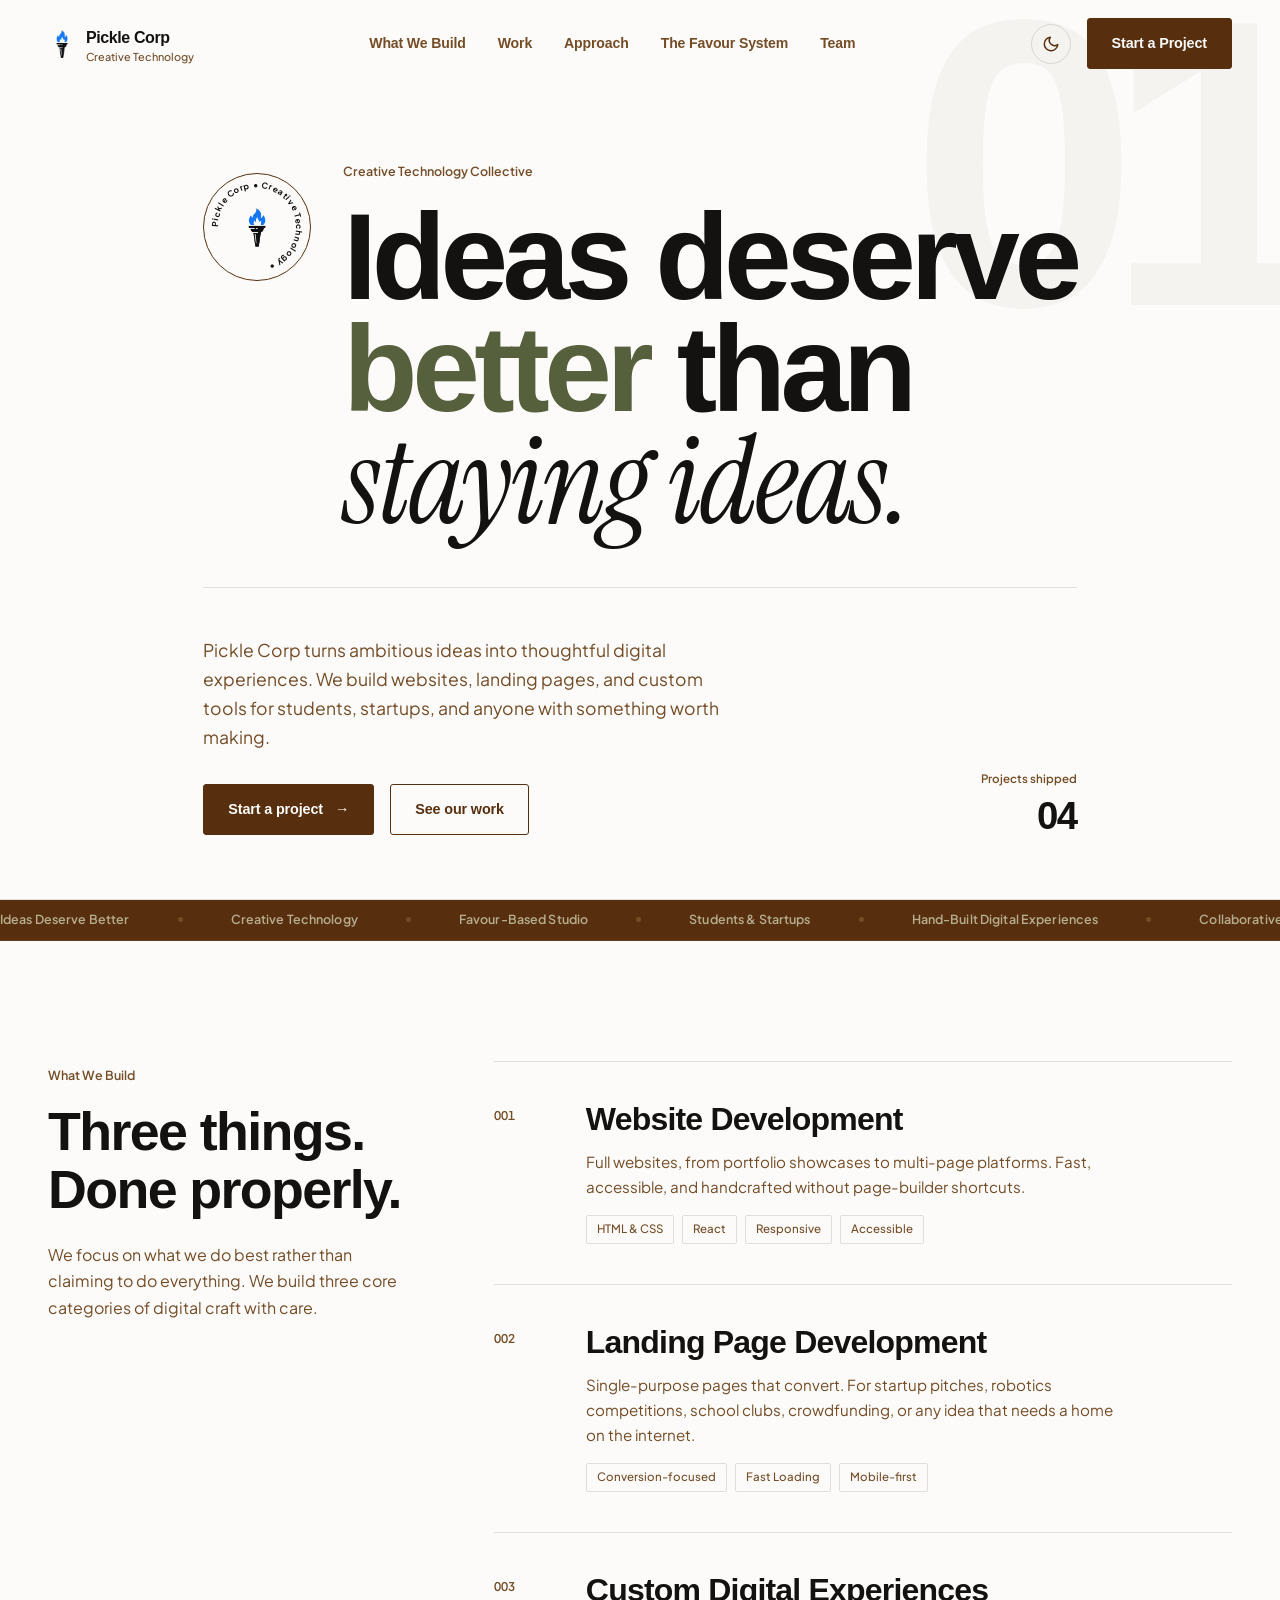
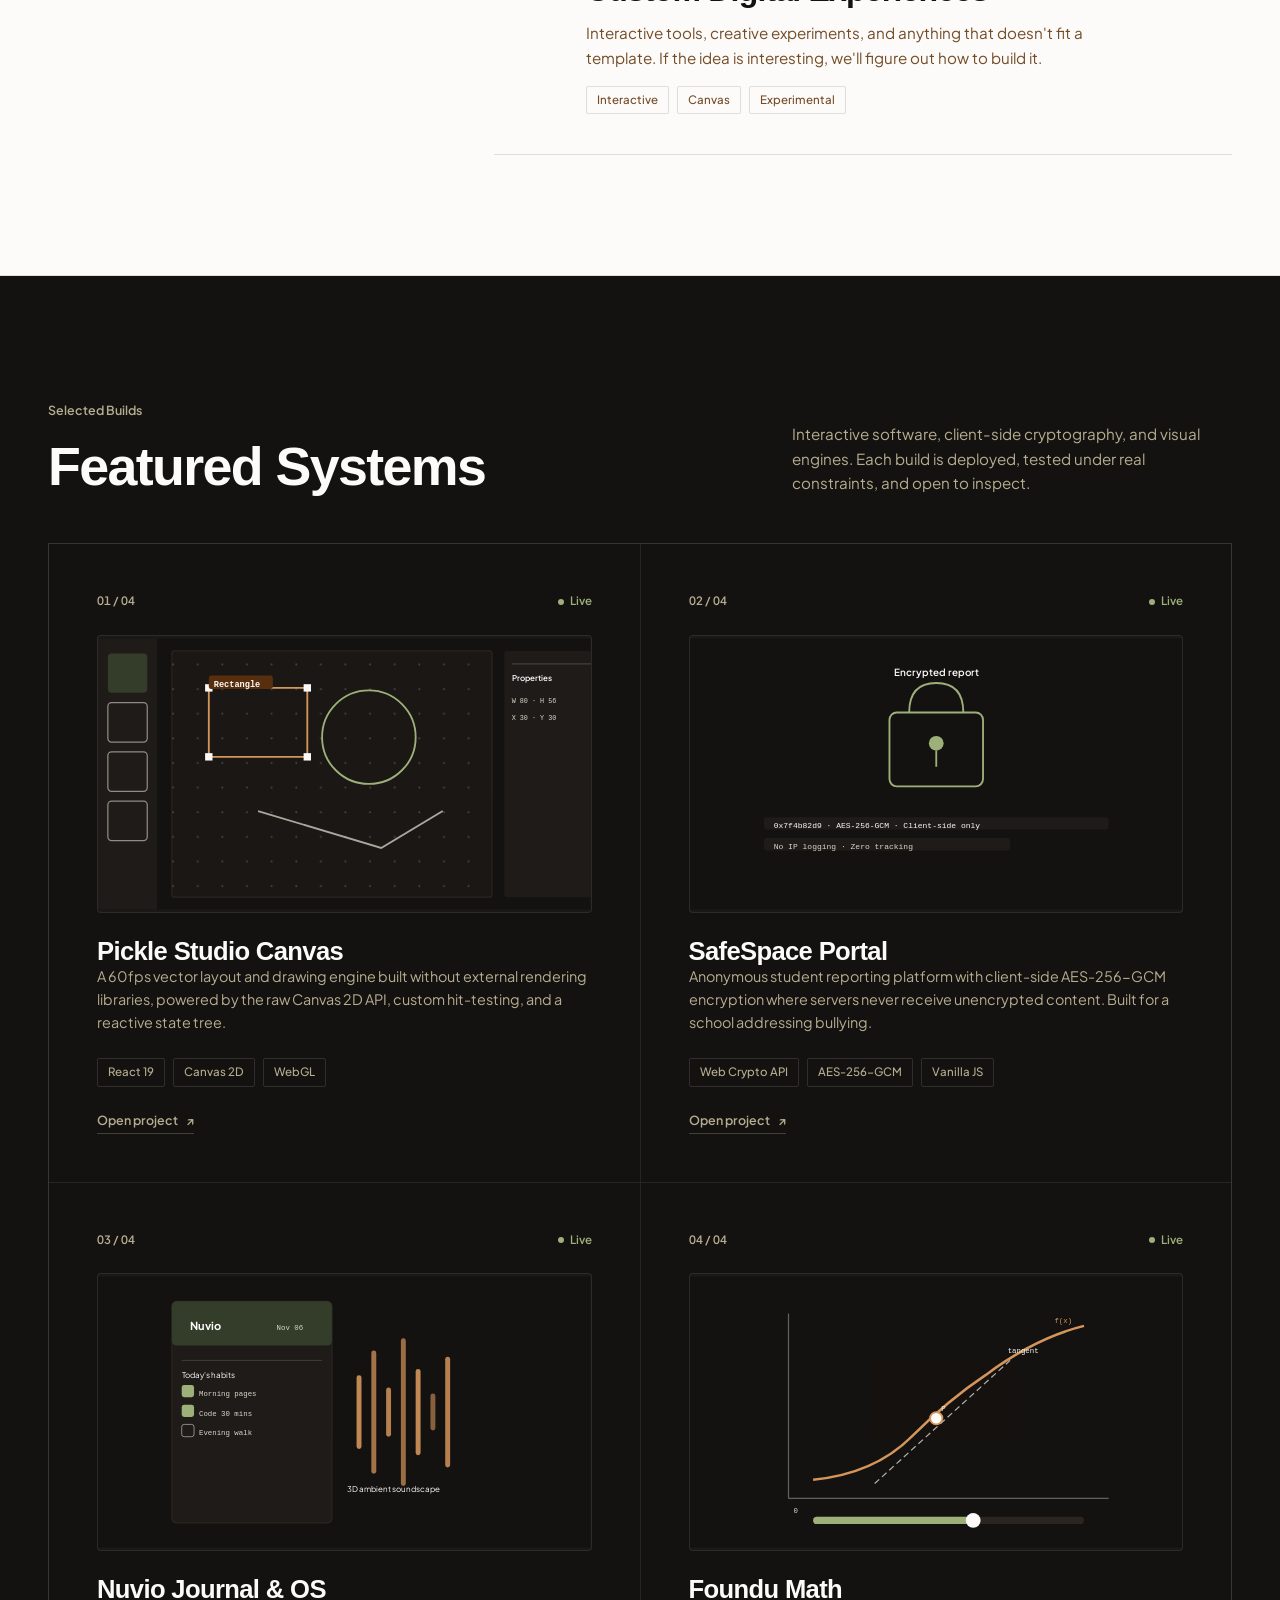
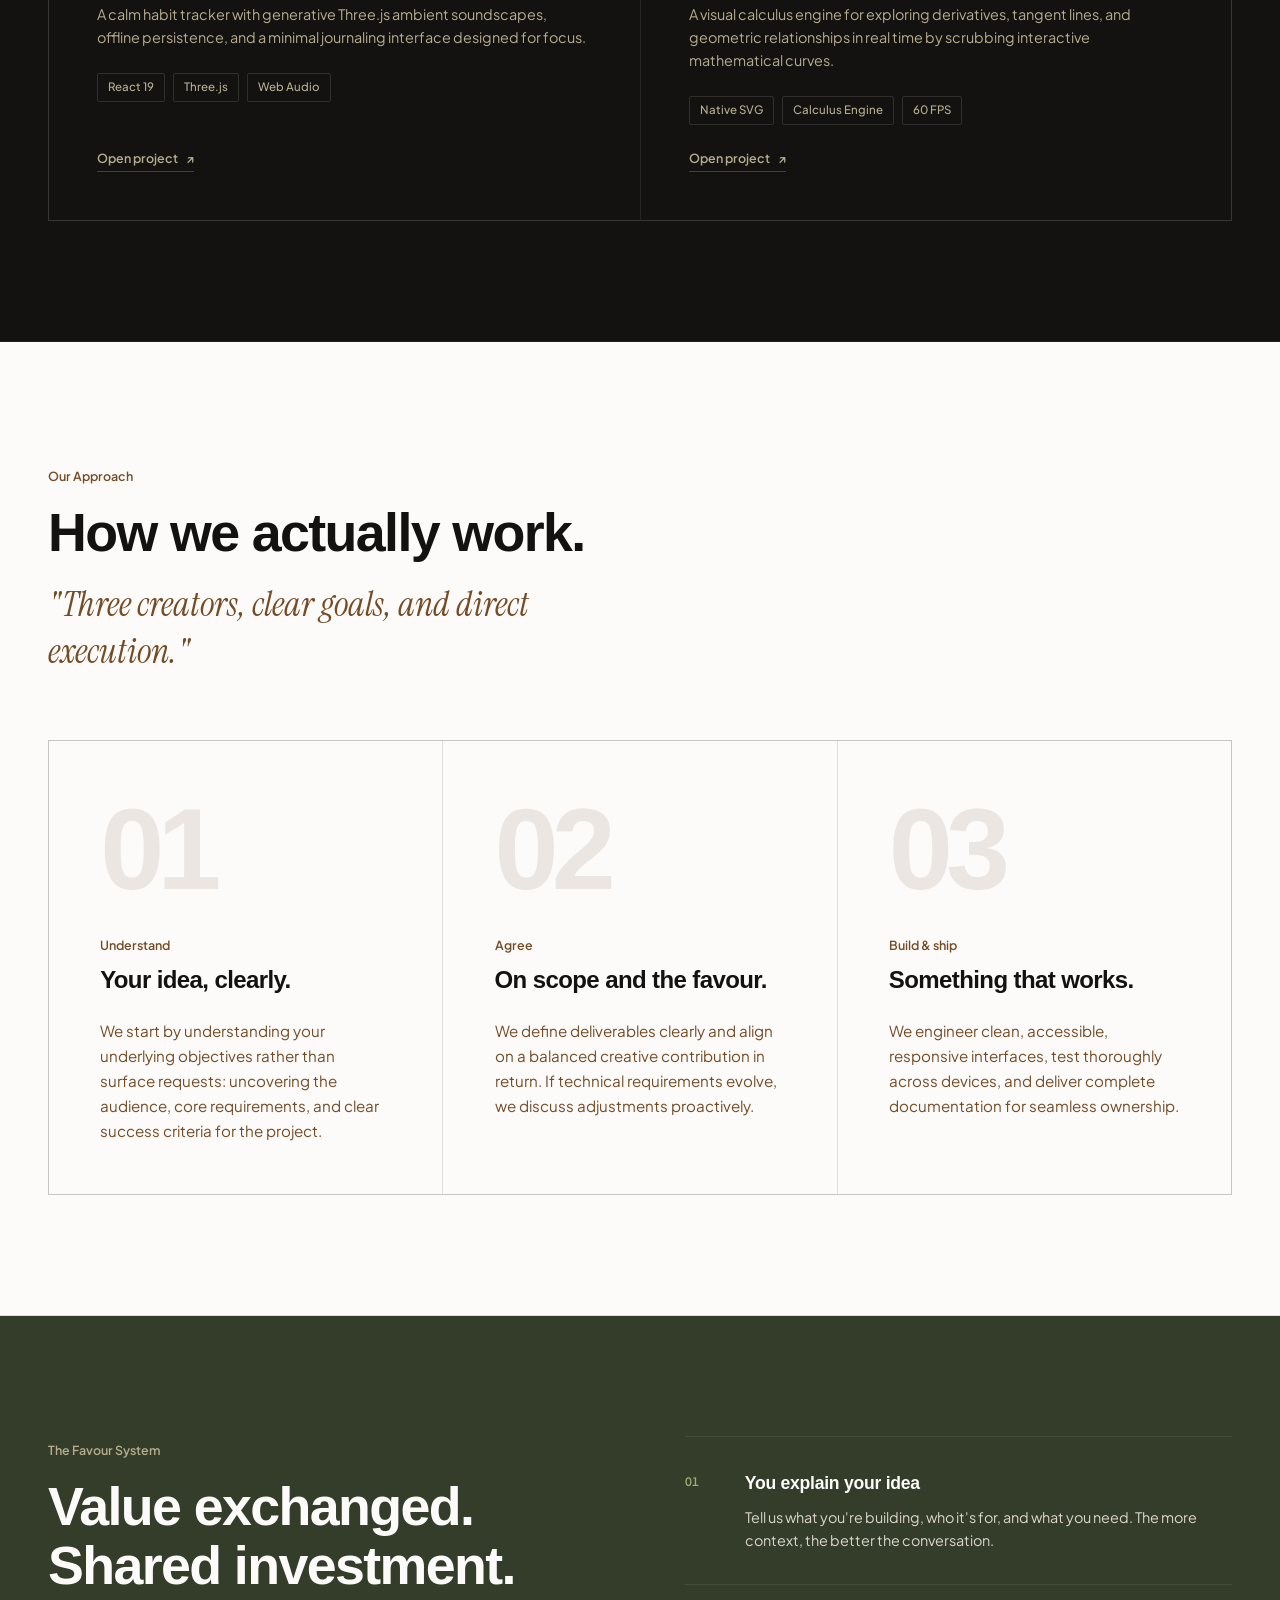
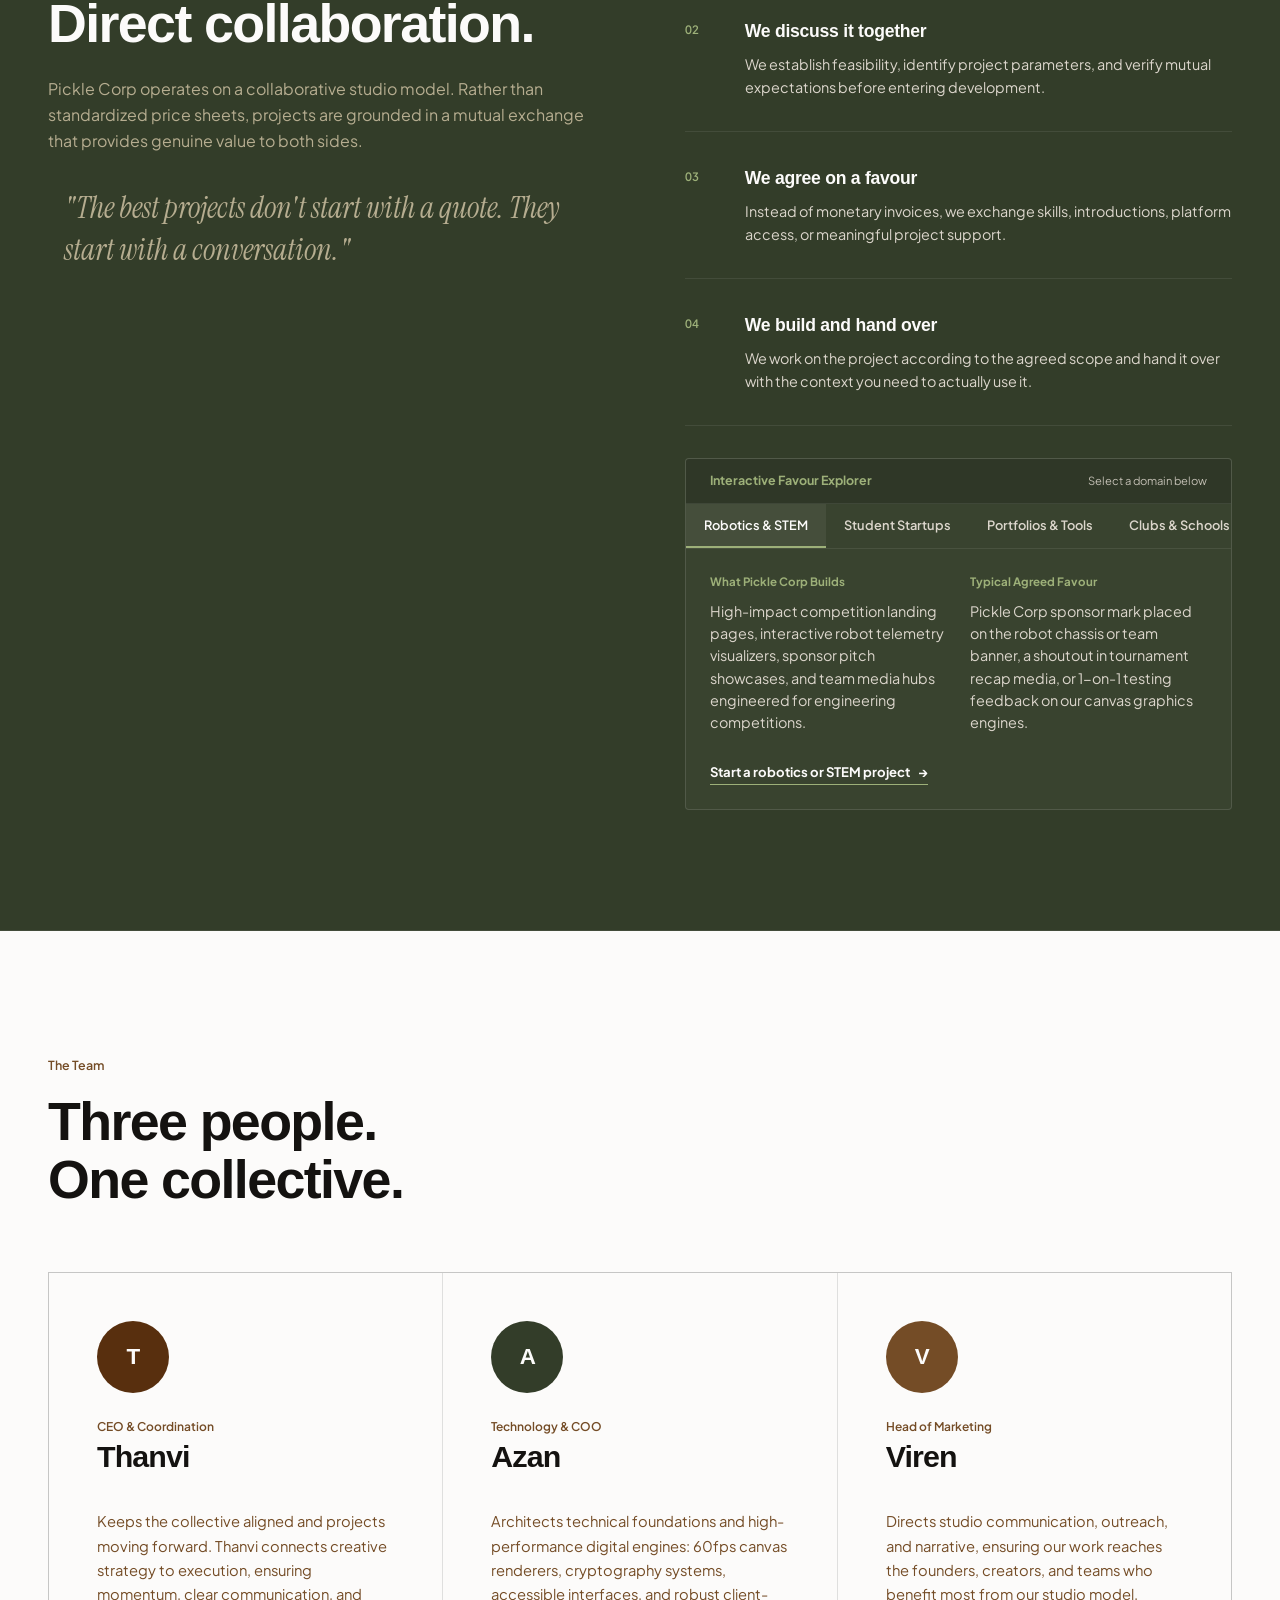
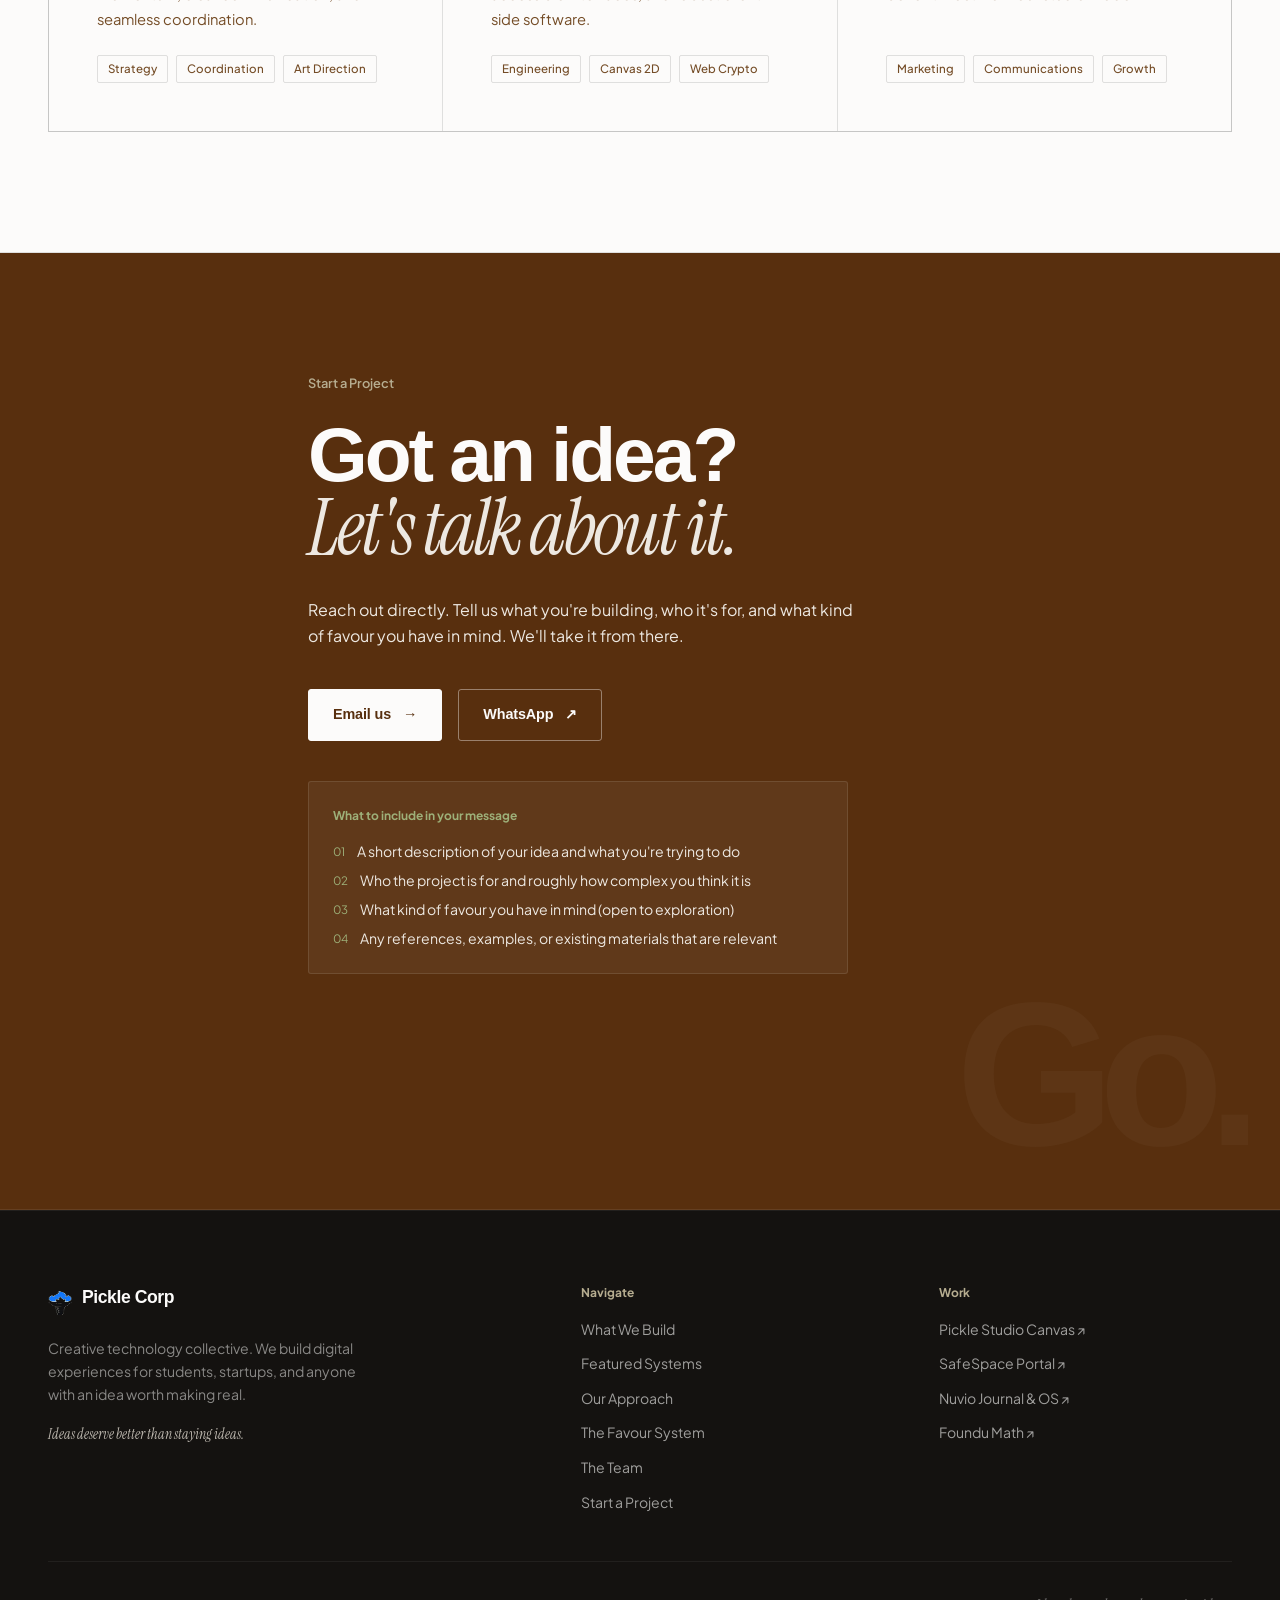
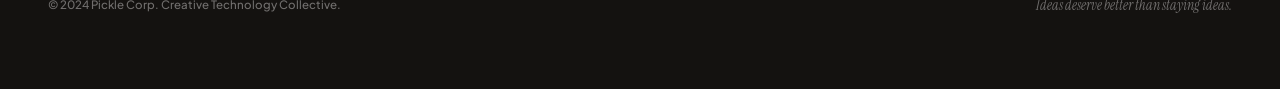
==== commit 28326008: "refactor(polish): execute impeccable polish pass across copy, contrast, and craft tokens" ====
--- a/index.html
+++ b/index.html
@@ -200,7 +200,7 @@
 
           <div>
             <p class="hero-desc reveal">
-              Pickle Corp turns ambitious ideas into thoughtful digital experiences. We build websites, landing pages, and custom tools — for students, startups, and anyone with something worth making.
+              Pickle Corp turns ambitious ideas into thoughtful digital experiences. We build websites, landing pages, and custom tools for students, startups, and anyone with something worth making.
             </p>
             <div class="hero-actions reveal reveal-delay-1">
               <a href="#contact" class="btn btn-primary">
@@ -238,7 +238,7 @@
           <span class="ticker-sep"></span>
           <span class="ticker-text">Hand-Built Digital Experiences</span>
           <span class="ticker-sep"></span>
-          <span class="ticker-text">No Invoices</span>
+          <span class="ticker-text">Collaborative Craft</span>
           <span class="ticker-sep"></span>
         </div>
         <div class="ticker-item" aria-hidden="true">
@@ -252,7 +252,7 @@
           <span class="ticker-sep"></span>
           <span class="ticker-text">Hand-Built Digital Experiences</span>
           <span class="ticker-sep"></span>
-          <span class="ticker-text">No Invoices</span>
+          <span class="ticker-text">Collaborative Craft</span>
           <span class="ticker-sep"></span>
         </div>
       </div>
@@ -269,7 +269,7 @@
               Three things.<br>Done properly.
             </h2>
             <p class="services-left-desc reveal reveal-delay-2">
-              We focus on what we're good at. We don't claim to do everything. We do three things — and we do them with care.
+              We focus on what we do best rather than claiming to do everything. We build three core categories of digital craft with care.
             </p>
           </div>
 
@@ -280,7 +280,7 @@
               <div>
                 <h3 class="service-title">Website Development</h3>
                 <p class="service-desc">
-                  Full websites — from portfolio sites to multi-page platforms. Fast, accessible, and built to last. No page-builder shortcuts.
+                  Full websites, from portfolio showcases to multi-page platforms. Fast, accessible, and handcrafted without page-builder shortcuts.
                 </p>
                 <div class="service-tags">
                   <span class="tag">HTML &amp; CSS</span>
@@ -359,20 +359,20 @@
                 <!-- toolbar -->
                 <rect width="48" height="220" fill="#1e1b18"/>
                 <rect x="8" y="12" width="32" height="32" rx="3" fill="#333d29"/>
-                <rect x="8" y="52" width="32" height="32" rx="3" fill="transparent" stroke="#b6ad90" stroke-width="1" opacity="0.4"/>
-                <rect x="8" y="92" width="32" height="32" rx="3" fill="transparent" stroke="#b6ad90" stroke-width="1" opacity="0.4"/>
-                <rect x="8" y="132" width="32" height="32" rx="3" fill="transparent" stroke="#b6ad90" stroke-width="1" opacity="0.4"/>
+                <rect x="8" y="52" width="32" height="32" rx="3" fill="transparent" stroke="#dcd6cc" stroke-width="1" opacity="0.6"/>
+                <rect x="8" y="92" width="32" height="32" rx="3" fill="transparent" stroke="#dcd6cc" stroke-width="1" opacity="0.6"/>
+                <rect x="8" y="132" width="32" height="32" rx="3" fill="transparent" stroke="#dcd6cc" stroke-width="1" opacity="0.6"/>
                 <!-- canvas area -->
                 <rect x="60" y="10" width="260" height="200" rx="2" fill="#1a1714" stroke="#2a2520" stroke-width="1"/>
                 <!-- grid dots -->
                 <pattern id="grid" x="0" y="0" width="20" height="20" patternUnits="userSpaceOnUse">
-                  <circle cx="1" cy="1" r="0.8" fill="#b6ad90" opacity="0.15"/>
+                  <circle cx="1" cy="1" r="0.8" fill="#dcd6cc" opacity="0.25"/>
                 </pattern>
                 <rect x="60" y="10" width="260" height="200" fill="url(#grid)"/>
                 <!-- Elements on canvas -->
-                <rect x="90" y="40" width="80" height="56" rx="3" fill="none" stroke="#936639" stroke-width="1.5"/>
-                <circle cx="220" cy="80" r="38" fill="none" stroke="#656d4a" stroke-width="1.5"/>
-                <path d="M 130 140 L 230 170 L 280 140" fill="none" stroke="#b6ad90" stroke-width="1.5" opacity="0.6"/>
+                <rect x="90" y="40" width="80" height="56" rx="3" fill="none" stroke="#d4955b" stroke-width="1.5"/>
+                <circle cx="220" cy="80" r="38" fill="none" stroke="#9db079" stroke-width="1.5"/>
+                <path d="M 130 140 L 230 170 L 280 140" fill="none" stroke="#dcd6cc" stroke-width="1.5" opacity="0.75"/>
                 <!-- Selection handles -->
                 <rect x="87" y="37" width="6" height="6" fill="#fcfbfa"/>
                 <rect x="167" y="37" width="6" height="6" fill="#fcfbfa"/>
@@ -383,16 +383,16 @@
                 <text x="94" y="39" font-family="monospace" font-size="7" fill="#fcfbfa" font-weight="600">Rectangle</text>
                 <!-- Right panel -->
                 <rect x="330" y="10" width="82" height="200" rx="2" fill="#1e1b18"/>
-                <rect x="336" y="20" width="70" height="1" fill="#b6ad90" opacity="0.1"/>
-                <text x="336" y="34" font-family="'Plus Jakarta Sans', sans-serif" font-size="6.5" fill="#b6ad90" opacity="0.7" font-weight="600">Properties</text>
-                <text x="336" y="52" font-family="monospace" font-size="5.5" fill="#b6ad90" opacity="0.5">W  80 · H  56</text>
-                <text x="336" y="66" font-family="monospace" font-size="5.5" fill="#b6ad90" opacity="0.5">X  30 · Y  30</text>
+                <rect x="336" y="20" width="70" height="1" fill="#dcd6cc" opacity="0.2"/>
+                <text x="336" y="34" font-family="'Plus Jakarta Sans', sans-serif" font-size="6.5" fill="#fcfbfa" font-weight="600">Properties</text>
+                <text x="336" y="52" font-family="monospace" font-size="5.5" fill="#dcd6cc">W  80 · H  56</text>
+                <text x="336" y="66" font-family="monospace" font-size="5.5" fill="#dcd6cc">X  30 · Y  30</text>
               </svg>
             </div>
 
             <div>
               <h3 class="work-card-title">Pickle Studio Canvas</h3>
-              <p class="work-card-desc">A 60fps vector layout and drawing engine. Built without a renderer library — raw Canvas 2D API, custom hit-testing, and a reactive state tree.</p>
+              <p class="work-card-desc">A 60fps vector layout and drawing engine built without external rendering libraries, powered by the raw Canvas 2D API, custom hit-testing, and a reactive state tree.</p>
             </div>
 
             <div style="display:flex; gap: 8px; flex-wrap:wrap;">
@@ -420,23 +420,23 @@
               <svg viewBox="0 0 400 220" xmlns="http://www.w3.org/2000/svg">
                 <rect width="400" height="220" fill="#141210"/>
                 <!-- Lock icon large -->
-                <rect x="162" y="60" width="76" height="60" rx="6" fill="none" stroke="#656d4a" stroke-width="1.5"/>
-                <path d="M 178 60 Q 178 36 200 36 Q 222 36 222 60" fill="none" stroke="#656d4a" stroke-width="1.5"/>
-                <circle cx="200" cy="85" r="6" fill="#656d4a"/>
-                <line x1="200" y1="91" x2="200" y2="104" stroke="#656d4a" stroke-width="1.5"/>
+                <rect x="162" y="60" width="76" height="60" rx="6" fill="none" stroke="#9db079" stroke-width="1.5"/>
+                <path d="M 178 60 Q 178 36 200 36 Q 222 36 222 60" fill="none" stroke="#9db079" stroke-width="1.5"/>
+                <circle cx="200" cy="85" r="6" fill="#9db079"/>
+                <line x1="200" y1="91" x2="200" y2="104" stroke="#9db079" stroke-width="1.5"/>
                 <!-- Encryption text rows -->
                 <rect x="60" y="145" width="280" height="10" rx="2" fill="#1e1b18"/>
-                <text x="68" y="153.5" font-family="monospace" font-size="6.5" fill="#b6ad90" opacity="0.6">0x7f4b82d9 · AES-256-GCM · Client-side only</text>
+                <text x="68" y="153.5" font-family="monospace" font-size="6.5" fill="#fcfbfa">0x7f4b82d9 · AES-256-GCM · Client-side only</text>
                 <rect x="60" y="162" width="200" height="10" rx="2" fill="#1e1b18"/>
-                <text x="68" y="170.5" font-family="monospace" font-size="6.5" fill="#b6ad90" opacity="0.4">No IP logging · Zero tracking</text>
+                <text x="68" y="170.5" font-family="monospace" font-size="6.5" fill="#dcd6cc">No IP logging · Zero tracking</text>
                 <!-- Label -->
-                <text x="200" y="30" font-family="'Plus Jakarta Sans', sans-serif" font-size="8" fill="#b6ad90" opacity="0.7" text-anchor="middle" font-weight="600">Encrypted report</text>
+                <text x="200" y="30" font-family="'Plus Jakarta Sans', sans-serif" font-size="8" fill="#fcfbfa" text-anchor="middle" font-weight="600">Encrypted report</text>
               </svg>
             </div>
 
             <div>
               <h3 class="work-card-title">SafeSpace Portal</h3>
-              <p class="work-card-desc">Anonymous student reporting platform. Client-side AES-256-GCM encryption — no server ever sees unencrypted content. Built for a school with a bullying problem.</p>
+              <p class="work-card-desc">Anonymous student reporting platform with client-side AES-256-GCM encryption where servers never receive unencrypted content. Built for a school addressing bullying.</p>
             </div>
 
             <div style="display:flex; gap: 8px; flex-wrap:wrap;">
@@ -467,25 +467,25 @@
                 <rect x="60" y="20" width="130" height="180" rx="4" fill="#1e1b18" stroke="#2a2520" stroke-width="1"/>
                 <rect x="60" y="20" width="130" height="36" rx="4" fill="#333d29"/>
                 <text x="75" y="43" font-family="'Plus Jakarta Sans', sans-serif" font-size="9" fill="#fcfbfa" font-weight="700">Nuvio</text>
-                <text x="145" y="43" font-family="monospace" font-size="6" fill="#b6ad90" opacity="0.7">Nov 06</text>
-                <line x1="68" y1="68" x2="182" y2="68" stroke="#b6ad90" stroke-width="0.5" opacity="0.2"/>
-                <text x="68" y="82" font-family="'Plus Jakarta Sans', sans-serif" font-size="6.5" fill="#b6ad90" opacity="0.5">Today's habits</text>
+                <text x="145" y="43" font-family="monospace" font-size="6" fill="#dcd6cc">Nov 06</text>
+                <line x1="68" y1="68" x2="182" y2="68" stroke="#dcd6cc" stroke-width="0.5" opacity="0.3"/>
+                <text x="68" y="82" font-family="'Plus Jakarta Sans', sans-serif" font-size="6.5" fill="#fcfbfa">Today's habits</text>
                 <!-- habit items -->
-                <rect x="68" y="88" width="10" height="10" rx="2" fill="#656d4a"/>
-                <text x="82" y="97" font-family="monospace" font-size="6" fill="#b6ad90" opacity="0.7">Morning pages</text>
-                <rect x="68" y="104" width="10" height="10" rx="2" fill="#656d4a"/>
-                <text x="82" y="113" font-family="monospace" font-size="6" fill="#b6ad90" opacity="0.7">Code 30 mins</text>
-                <rect x="68" y="120" width="10" height="10" rx="2" fill="none" stroke="#b6ad90" stroke-width="0.8" opacity="0.4"/>
-                <text x="82" y="129" font-family="monospace" font-size="6" fill="#b6ad90" opacity="0.4">Evening walk</text>
+                <rect x="68" y="88" width="10" height="10" rx="2" fill="#9db079"/>
+                <text x="82" y="97" font-family="monospace" font-size="6" fill="#dcd6cc">Morning pages</text>
+                <rect x="68" y="104" width="10" height="10" rx="2" fill="#9db079"/>
+                <text x="82" y="113" font-family="monospace" font-size="6" fill="#dcd6cc">Code 30 mins</text>
+                <rect x="68" y="120" width="10" height="10" rx="2" fill="none" stroke="#dcd6cc" stroke-width="0.8" opacity="0.6"/>
+                <text x="82" y="129" font-family="monospace" font-size="6" fill="#dcd6cc">Evening walk</text>
                 <!-- Sound waves on right -->
-                <rect x="210" y="80" width="4" height="60" rx="2" fill="#936639" opacity="0.9"/>
-                <rect x="222" y="60" width="4" height="100" rx="2" fill="#936639" opacity="0.7"/>
-                <rect x="234" y="90" width="4" height="40" rx="2" fill="#936639" opacity="0.8"/>
-                <rect x="246" y="50" width="4" height="120" rx="2" fill="#936639" opacity="0.6"/>
-                <rect x="258" y="75" width="4" height="70" rx="2" fill="#936639" opacity="0.9"/>
-                <rect x="270" y="95" width="4" height="30" rx="2" fill="#936639" opacity="0.5"/>
-                <rect x="282" y="65" width="4" height="90" rx="2" fill="#936639" opacity="0.8"/>
-                <text x="240" y="175" font-family="'Plus Jakarta Sans', sans-serif" font-size="6.5" fill="#b6ad90" opacity="0.6" text-anchor="middle">3D ambient soundscape</text>
+                <rect x="210" y="80" width="4" height="60" rx="2" fill="#d4955b" opacity="0.9"/>
+                <rect x="222" y="60" width="4" height="100" rx="2" fill="#d4955b" opacity="0.75"/>
+                <rect x="234" y="90" width="4" height="40" rx="2" fill="#d4955b" opacity="0.85"/>
+                <rect x="246" y="50" width="4" height="120" rx="2" fill="#d4955b" opacity="0.7"/>
+                <rect x="258" y="75" width="4" height="70" rx="2" fill="#d4955b" opacity="0.9"/>
+                <rect x="270" y="95" width="4" height="30" rx="2" fill="#d4955b" opacity="0.6"/>
+                <rect x="282" y="65" width="4" height="90" rx="2" fill="#d4955b" opacity="0.85"/>
+                <text x="240" y="175" font-family="'Plus Jakarta Sans', sans-serif" font-size="6.5" fill="#fcfbfa" text-anchor="middle">3D ambient soundscape</text>
               </svg>
             </div>
 
@@ -519,29 +519,29 @@
               <svg viewBox="0 0 400 220" xmlns="http://www.w3.org/2000/svg">
                 <rect width="400" height="220" fill="#141210"/>
                 <!-- Coordinate axes -->
-                <line x1="80" y1="180" x2="340" y2="180" stroke="#b6ad90" stroke-width="1" opacity="0.3"/>
-                <line x1="80" y1="30" x2="80" y2="180" stroke="#b6ad90" stroke-width="1" opacity="0.3"/>
+                <line x1="80" y1="180" x2="340" y2="180" stroke="#dcd6cc" stroke-width="1" opacity="0.4"/>
+                <line x1="80" y1="30" x2="80" y2="180" stroke="#dcd6cc" stroke-width="1" opacity="0.4"/>
                 <!-- Curve -->
-                <path d="M 100 165 Q 150 160 180 130 Q 210 100 240 80 Q 280 50 320 40" fill="none" stroke="#936639" stroke-width="2"/>
+                <path d="M 100 165 Q 150 160 180 130 Q 210 100 240 80 Q 280 50 320 40" fill="none" stroke="#d4955b" stroke-width="2"/>
                 <!-- Tangent line -->
-                <line x1="150" y1="168" x2="260" y2="68" stroke="#b6ad90" stroke-width="1" stroke-dasharray="5 3" opacity="0.7"/>
+                <line x1="150" y1="168" x2="260" y2="68" stroke="#dcd6cc" stroke-width="1" stroke-dasharray="5 3" opacity="0.8"/>
                 <!-- Point on curve -->
-                <circle cx="200" cy="115" r="5" fill="#fcfbfa" stroke="#936639" stroke-width="1.5"/>
+                <circle cx="200" cy="115" r="5" fill="#fcfbfa" stroke="#d4955b" stroke-width="1.5"/>
                 <!-- Labels -->
-                <text x="84" y="192" font-family="monospace" font-size="6" fill="#b6ad90" opacity="0.5">0</text>
-                <text x="204" y="109" font-family="monospace" font-size="6" fill="#fcfbfa" opacity="0.9">P</text>
-                <text x="258" y="62" font-family="monospace" font-size="6" fill="#b6ad90" opacity="0.7">tangent</text>
-                <text x="296" y="38" font-family="monospace" font-size="6" fill="#936639">f(x)</text>
+                <text x="84" y="192" font-family="monospace" font-size="6" fill="#dcd6cc">0</text>
+                <text x="204" y="109" font-family="monospace" font-size="6" fill="#fcfbfa" opacity="0.95">P</text>
+                <text x="258" y="62" font-family="monospace" font-size="6" fill="#fcfbfa">tangent</text>
+                <text x="296" y="38" font-family="monospace" font-size="6" fill="#d4955b">f(x)</text>
                 <!-- Range scrubber -->
                 <rect x="100" y="195" width="220" height="6" rx="3" fill="#2a2520"/>
-                <rect x="100" y="195" width="130" height="6" rx="3" fill="#656d4a" opacity="0.8"/>
+                <rect x="100" y="195" width="130" height="6" rx="3" fill="#9db079"/>
                 <circle cx="230" cy="198" r="6" fill="#fcfbfa"/>
               </svg>
             </div>
 
             <div>
               <h3 class="work-card-title">Foundu Math</h3>
-              <p class="work-card-desc">A visual calculus engine for exploring derivatives, tangent lines, and geometric relationships in real time — scrubbing the curve, not reading textbooks.</p>
+              <p class="work-card-desc">A visual calculus engine for exploring derivatives, tangent lines, and geometric relationships in real time by scrubbing interactive mathematical curves.</p>
             </div>
 
             <div style="display:flex; gap: 8px; flex-wrap:wrap;">
@@ -569,7 +569,7 @@
             How we actually work.
           </h2>
           <p class="type-serif-pull reveal reveal-delay-2" style="margin-top: 20px; max-width: 540px;">
-            "No scrums. No decks. Just three people and a clear idea of what matters."
+            "Three creators, clear goals, and direct execution."
           </p>
         </div>
 
@@ -582,7 +582,7 @@
               <h3 class="step-title">Your idea, clearly.</h3>
             </div>
             <p class="step-desc">
-              We start by understanding what you're actually trying to do — not just what you're asking for. What's the goal? Who's the audience? What does success look like for this specific project?
+              We start by understanding your underlying objectives rather than surface requests: uncovering the audience, core requirements, and clear success criteria for the project.
             </p>
           </div>
 
@@ -593,7 +593,7 @@
               <h3 class="step-title">On scope and the favour.</h3>
             </div>
             <p class="step-desc">
-              We define exactly what we're building — and we agree on a fair favour in return. No ambiguity. No surprises. If the scope changes, we talk about it.
+              We define deliverables clearly and align on a balanced creative contribution in return. If technical requirements evolve, we discuss adjustments proactively.
             </p>
           </div>
 
@@ -604,7 +604,7 @@
               <h3 class="step-title">Something that works.</h3>
             </div>
             <p class="step-desc">
-              We build it properly — accessible, responsive, performant. We test it. We hand it over with documentation so you actually understand what you've got.
+              We engineer clean, accessible, responsive interfaces, test thoroughly across devices, and deliver complete documentation for seamless ownership.
             </p>
           </div>
 
@@ -622,10 +622,10 @@
           <div class="favour-left">
             <div class="eyebrow eyebrow-cream reveal">The Favour System</div>
             <h2 class="type-h2 favour-headline reveal reveal-delay-1" id="favour-heading">
-              No invoices.<br>No retainers.<br>No nonsense.
+              Value exchanged.<br>Shared investment.<br>Direct collaboration.
             </h2>
             <p class="favour-desc reveal reveal-delay-2">
-              Pickle Corp operates on a favour-based model. Instead of a price list, we agree on a mutual contribution — something that feels fair to both sides.
+              Pickle Corp operates on a collaborative studio model. Rather than standardized price sheets, projects are grounded in a mutual exchange that provides genuine value to both sides.
             </p>
 
             <blockquote class="favour-pull reveal reveal-delay-3">
@@ -646,14 +646,14 @@
                 <span class="favour-step-num type-mono">02</span>
                 <div>
                   <h3 class="favour-step-title">We discuss it together</h3>
-                  <p class="favour-step-desc">We ask questions. We define what's realistic. We figure out what a good outcome looks like — before anyone agrees to anything.</p>
+                  <p class="favour-step-desc">We establish feasibility, identify project parameters, and verify mutual expectations before entering development.</p>
                 </div>
               </div>
               <div class="favour-step">
                 <span class="favour-step-num type-mono">03</span>
                 <div>
                   <h3 class="favour-step-title">We agree on a favour</h3>
-                  <p class="favour-step-desc">Not money. Something genuinely useful — a contribution, a collaboration, spreading the word, or another mutually agreed exchange.</p>
+                  <p class="favour-step-desc">Instead of monetary invoices, we exchange skills, introductions, platform access, or meaningful project support.</p>
                 </div>
               </div>
               <div class="favour-step">
@@ -849,7 +849,7 @@
               <h3 class="team-name">Thanvi</h3>
             </div>
             <p class="team-desc">
-              Keeps the team aligned and projects moving. Thanvi connects ideas to execution — making sure the right conversations happen at the right time and that nothing falls through the gaps.
+              Keeps the collective aligned and projects moving forward. Thanvi connects creative strategy to execution, ensuring momentum, clear communication, and seamless coordination.
             </p>
             <div style="display:flex; gap: 8px; flex-wrap:wrap; margin-top: auto;">
               <span class="tag">Strategy</span>
@@ -866,7 +866,7 @@
               <h3 class="team-name">Azan</h3>
             </div>
             <p class="team-desc">
-              Builds the technical foundation. Azan architects the systems — 60fps canvas engines, cryptography implementations, accessible interfaces, and the infrastructure that makes projects work reliably.
+              Architects technical foundations and high-performance digital engines: 60fps canvas renderers, cryptography systems, accessible interfaces, and robust client-side software.
             </p>
             <div style="display:flex; gap: 8px; flex-wrap:wrap; margin-top: auto;">
               <span class="tag">Engineering</span>
@@ -883,7 +883,7 @@
               <h3 class="team-name">Viren</h3>
             </div>
             <p class="team-desc">
-              Shapes how Pickle Corp is seen and understood. Viren manages how the collective communicates — ensuring that good work finds the people it's most relevant to.
+              Directs studio communication, outreach, and narrative, ensuring our work reaches the founders, creators, and teams who benefit most from our studio model.
             </p>
             <div style="display:flex; gap: 8px; flex-wrap:wrap; margin-top: auto;">
               <span class="tag">Marketing</span>
@@ -913,7 +913,7 @@
         </h2>
 
         <p class="cta-sub reveal reveal-delay-2">
-          Reach out directly. Tell us what you're building, who it's for, and what kind of favour you'd have in mind. We'll take it from there.
+          Reach out directly. Tell us what you're building, who it's for, and what kind of favour you have in mind. We'll take it from there.
         </p>
 
         <div class="cta-actions reveal reveal-delay-3">
@@ -950,7 +950,7 @@
             </li>
             <li class="cta-include-item">
               <span class="cta-include-mark" aria-hidden="true">03</span>
-              What kind of favour you'd have in mind — it doesn't need to be final
+              What kind of favour you have in mind (open to exploration)
             </li>
             <li class="cta-include-item">
               <span class="cta-include-mark" aria-hidden="true">04</span>
@@ -1031,7 +1031,7 @@
           <p class="footer-brand-desc">
             Creative technology collective. We build digital experiences for students, startups, and anyone with an idea worth making real.
           </p>
-          <p style="margin-top: 16px; font-family: var(--font-serif); font-style: italic; font-size: 0.9rem; color: rgba(252,251,250,0.3);">
+          <p style="margin-top: 16px; font-family: var(--font-serif); font-style: italic; font-size: 0.9rem; color: #dcd6cc; opacity: 0.85;">
             Ideas deserve better than staying ideas.
           </p>
         </div>
--- a/style.css
+++ b/style.css
@@ -779,7 +779,7 @@
   width: 44px;
   height: 44px;
   object-fit: contain;
-  filter: drop-shadow(0 0 16px rgba(22, 121, 250, 0.4));
+  filter: drop-shadow(0 4px 12px rgba(18, 14, 10, 0.35));
 }
 
 .intro-brand {
@@ -1084,7 +1084,7 @@
   font-size: 0.75rem;
   font-weight: 600;
   letter-spacing: 0;
-  color: var(--c5-tan);
+  color: var(--c3-wood);
   padding-top: 4px;
 }
 
@@ -1174,20 +1174,14 @@
   font-size: 0.72rem;
   font-weight: 600;
   letter-spacing: 0;
-  color: var(--c6-sage);
+  color: #9db079;
 }
 
 .work-card-status-dot {
   width: 6px;
   height: 6px;
   border-radius: 50%;
-  background: var(--c6-sage);
-  animation: pulse-green 2.5s infinite;
-}
-
-@keyframes pulse-green {
-  0%, 100% { opacity: 1; }
-  50% { opacity: 0.4; }
+  background: #9db079;
 }
 
 .work-card-visual {
@@ -1363,7 +1357,7 @@
   font-size: 0.72rem;
   font-weight: 600;
   letter-spacing: 0;
-  color: var(--c6-sage);
+  color: #9db079;
   padding-top: 4px;
 }
 
@@ -1379,7 +1373,7 @@
 .favour-step-desc {
   font-size: 0.9rem;
   line-height: 1.6;
-  color: var(--c5-tan);
+  color: #dcd6cc;
 }
 
 /* Favour Interactive Playground */
@@ -1409,13 +1403,13 @@
   font-size: 0.78rem;
   font-weight: 700;
   letter-spacing: 0;
-  color: var(--c6-sage);
+  color: #9db079;
 }
 
 .favour-tabs-badge {
   font-size: 0.7rem;
-  color: var(--c5-tan);
-  opacity: 0.8;
+  color: #dcd6cc;
+  opacity: 0.85;
 }
 
 .favour-tabs-nav {
@@ -1430,7 +1424,7 @@
   background: transparent;
   border: none;
   border-bottom: 2px solid transparent;
-  color: var(--c5-tan);
+  color: #dcd6cc;
   font-family: var(--font-body);
   font-size: 0.8rem;
   font-weight: 600;
@@ -1456,7 +1450,7 @@
 
 .favour-tab-btn.active {
   color: var(--bg-cream);
-  border-bottom-color: var(--c6-sage);
+  border-bottom-color: #9db079;
   background: rgba(252, 251, 250, 0.06);
 }
 
@@ -1485,14 +1479,14 @@
 .favour-panel-col-title {
   font-size: 0.72rem;
   font-weight: 700;
-  color: var(--c6-sage);
+  color: #9db079;
   margin-bottom: var(--space-2);
 }
 
 .favour-panel-col-body {
   font-size: 0.9rem;
   line-height: 1.55;
-  color: var(--c5-tan);
+  color: #dcd6cc;
 }
 
 .favour-panel-cta {
@@ -1503,13 +1497,13 @@
   font-weight: 700;
   color: var(--bg-cream);
   text-decoration: none;
-  border-bottom: 1px solid var(--c6-sage);
+  border-bottom: 1px solid #9db079;
   padding-bottom: 2px;
   transition: gap var(--dur-fast), color var(--dur-fast);
 }
 
 .favour-panel-cta:hover {
-  color: var(--c5-tan);
+  color: #ede8e1;
   gap: var(--space-3);
 }
 
@@ -1599,10 +1593,10 @@
 
 .cta-bg-text {
   position: absolute;
-  bottom: -0.2em;
-  right: -0.05em;
+  bottom: var(--space-8);
+  right: var(--space-8);
   font-family: var(--font-display);
-  font-size: clamp(10rem, 22vw, 22rem);
+  font-size: clamp(6rem, 16vw, 15rem);
   font-weight: 900;
   letter-spacing: -0.08em;
   line-height: 1;
@@ -1643,13 +1637,13 @@
   font-family: var(--font-serif);
   font-style: italic;
   font-weight: 400;
-  color: var(--c5-tan);
+  color: #ede8e1;
 }
 
 .cta-sub {
   font-size: 1rem;
   line-height: 1.65;
-  color: var(--c5-tan);
+  color: #ede8e1;
   max-width: 560px;
   margin-bottom: var(--space-10, 40px);
 }
@@ -1668,7 +1662,7 @@
   font-size: 0.75rem;
   font-weight: 700;
   letter-spacing: 0;
-  color: var(--c6-sage);
+  color: #9db079;
   margin-bottom: var(--space-4);
 }
 
@@ -1684,13 +1678,13 @@
   gap: var(--space-3);
   font-size: 0.88rem;
   line-height: 1.5;
-  color: var(--c5-tan);
+  color: #ede8e1;
 }
 
 .cta-include-mark {
   font-family: var(--font-mono);
   font-size: 0.72rem;
-  color: var(--c6-sage);
+  color: #9db079;
   flex-shrink: 0;
   margin-top: 2px;
 }
@@ -1789,13 +1783,7 @@
   position: absolute;
   inset: 0;
   border-radius: 4px;
-  background: repeating-linear-gradient(
-    90deg,
-    transparent 0,
-    transparent 5px,
-    rgba(18, 7, 2, 0.16) 6px,
-    rgba(18, 7, 2, 0.16) 8px
-  );
+  background: linear-gradient(135deg, rgba(255, 255, 255, 0.05) 0%, rgba(0, 0, 0, 0.22) 100%);
   opacity: 0.8;
 }
 
@@ -1911,12 +1899,11 @@
   0% {
     opacity: 0.9;
     transform: rotate(-6deg) scale(0.85);
-    border: 3px solid rgba(22, 121, 250, 0.85);
-    box-shadow: 0 0 16px rgba(22, 121, 250, 0.6);
+    border: 2px solid rgba(22, 121, 250, 0.85);
   }
   100% {
     opacity: 0;
-    transform: rotate(-6deg) scale(1.75);
+    transform: rotate(-6deg) scale(1.6);
     border: 1px solid rgba(22, 121, 250, 0);
   }
 }
@@ -1943,16 +1930,12 @@
 .stamp-imprint.stamped {
   opacity: 0.95;
   transform: scale(1) rotate(-6deg);
-  filter:
-    drop-shadow(0 1px 2px rgba(0, 0, 0, 0.5))
-    drop-shadow(0 0 10px rgba(22, 121, 250, 0.4));
+  filter: drop-shadow(0 2px 5px rgba(18, 14, 10, 0.35));
 }
 
 .contact-stamp-stage:hover .stamp-imprint.stamped,
 .footer-stamp-stage:hover .stamp-imprint.stamped {
-  filter:
-    drop-shadow(0 1px 3px rgba(0, 0, 0, 0.6))
-    drop-shadow(0 0 16px rgba(22, 121, 250, 0.6));
+  filter: drop-shadow(0 3px 8px rgba(18, 14, 10, 0.45));
 }
 
 .seal-svg {
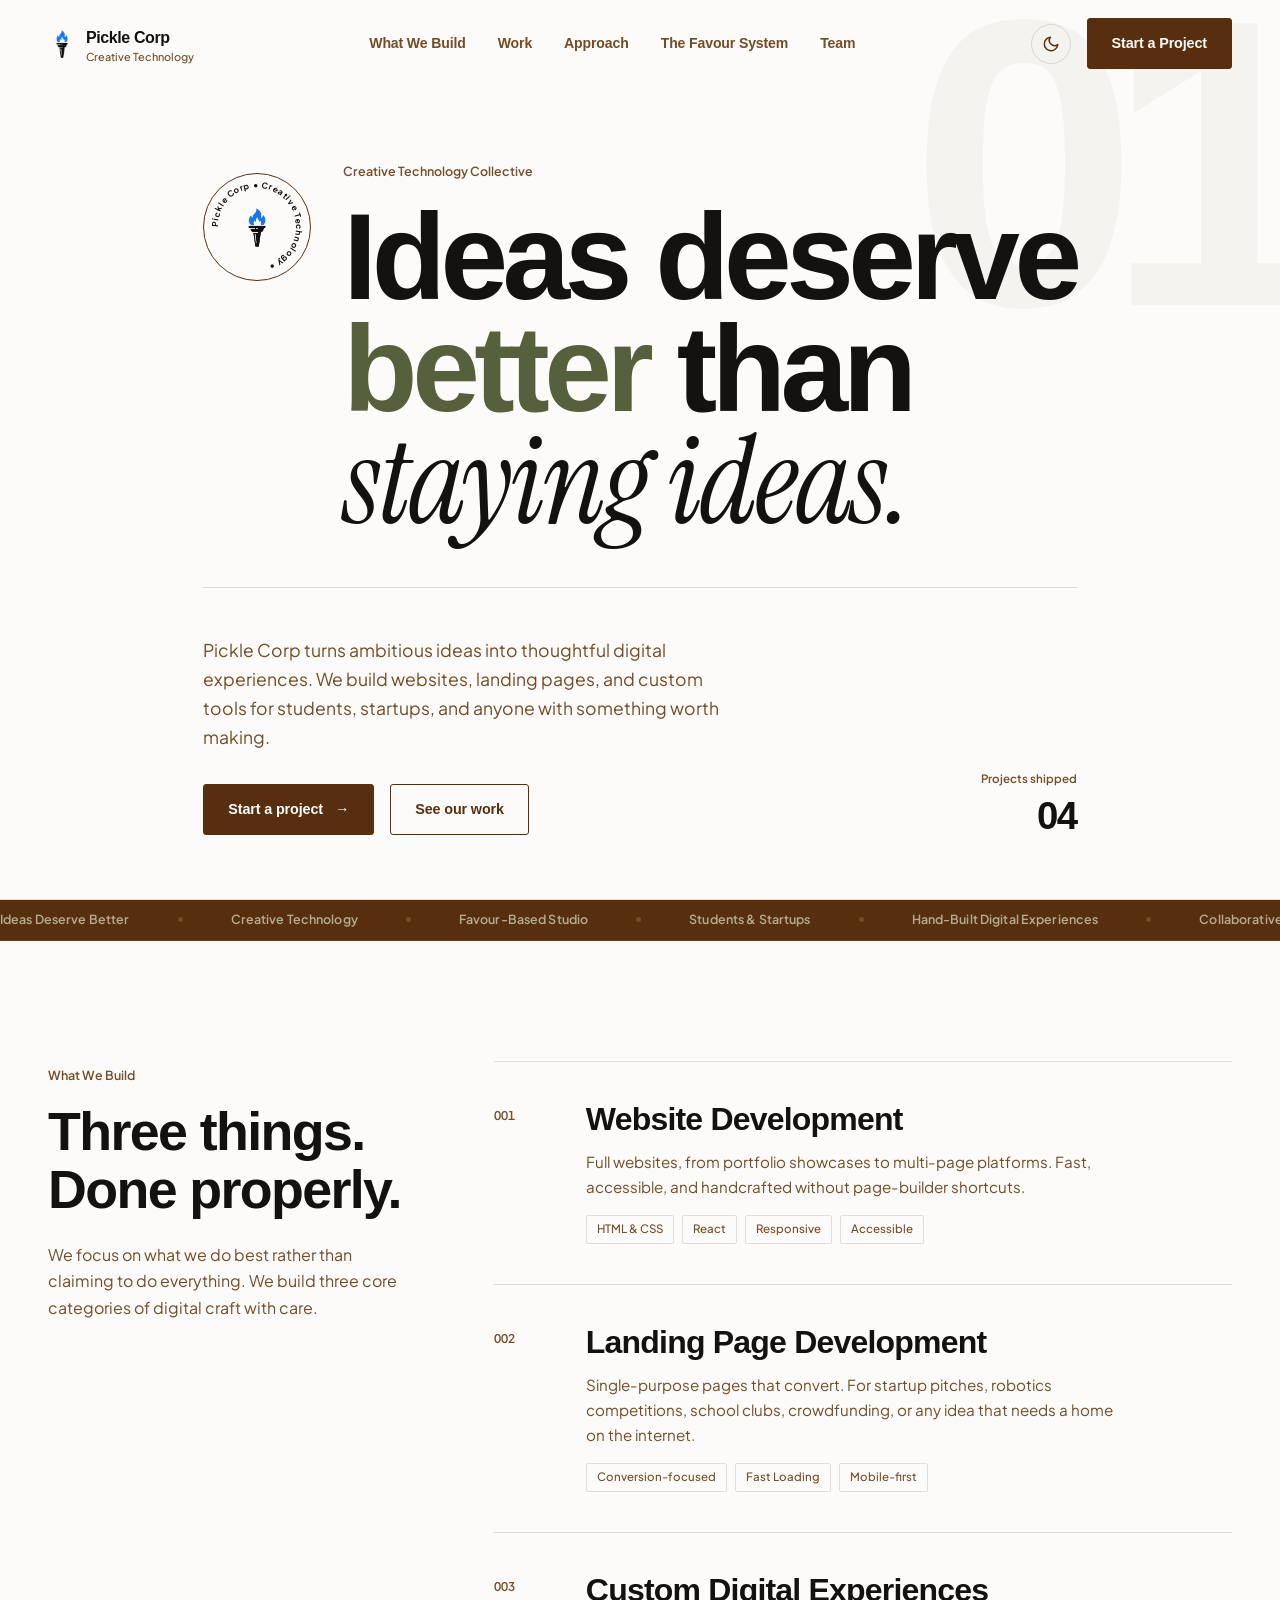
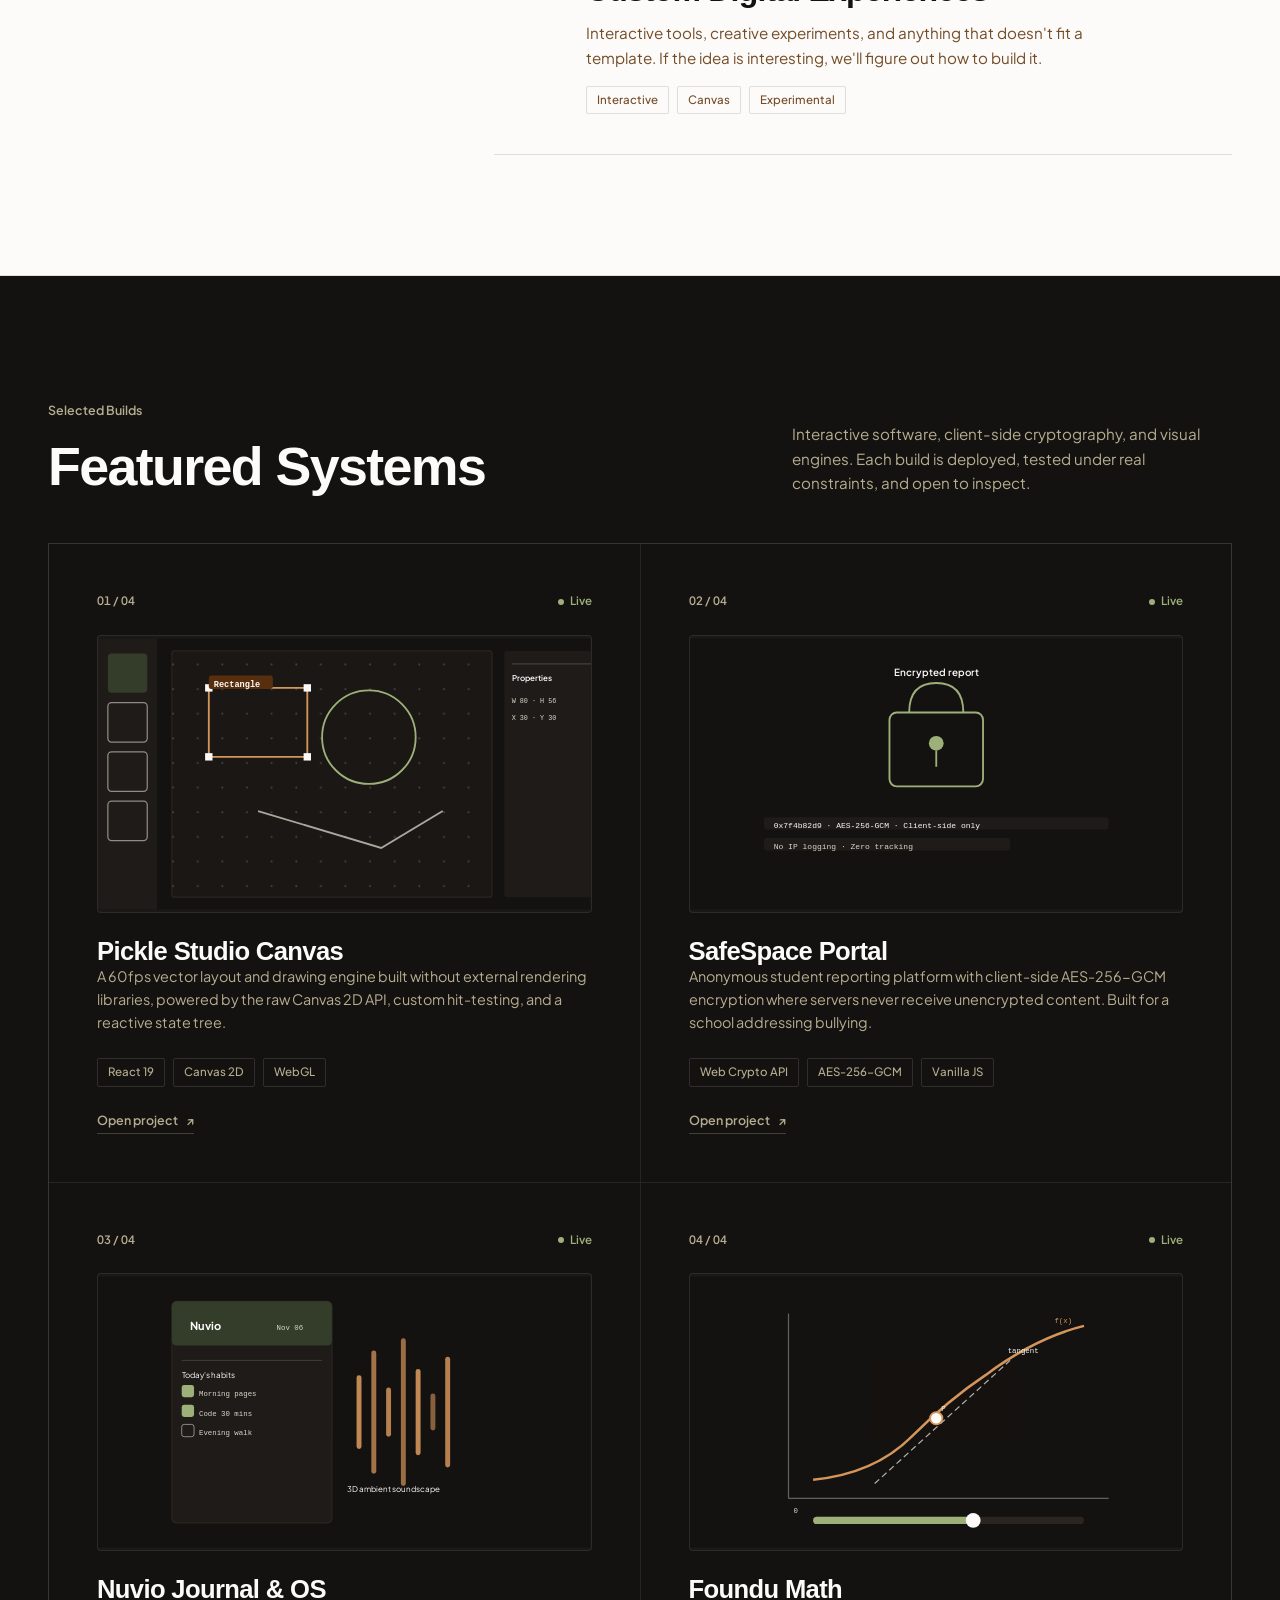
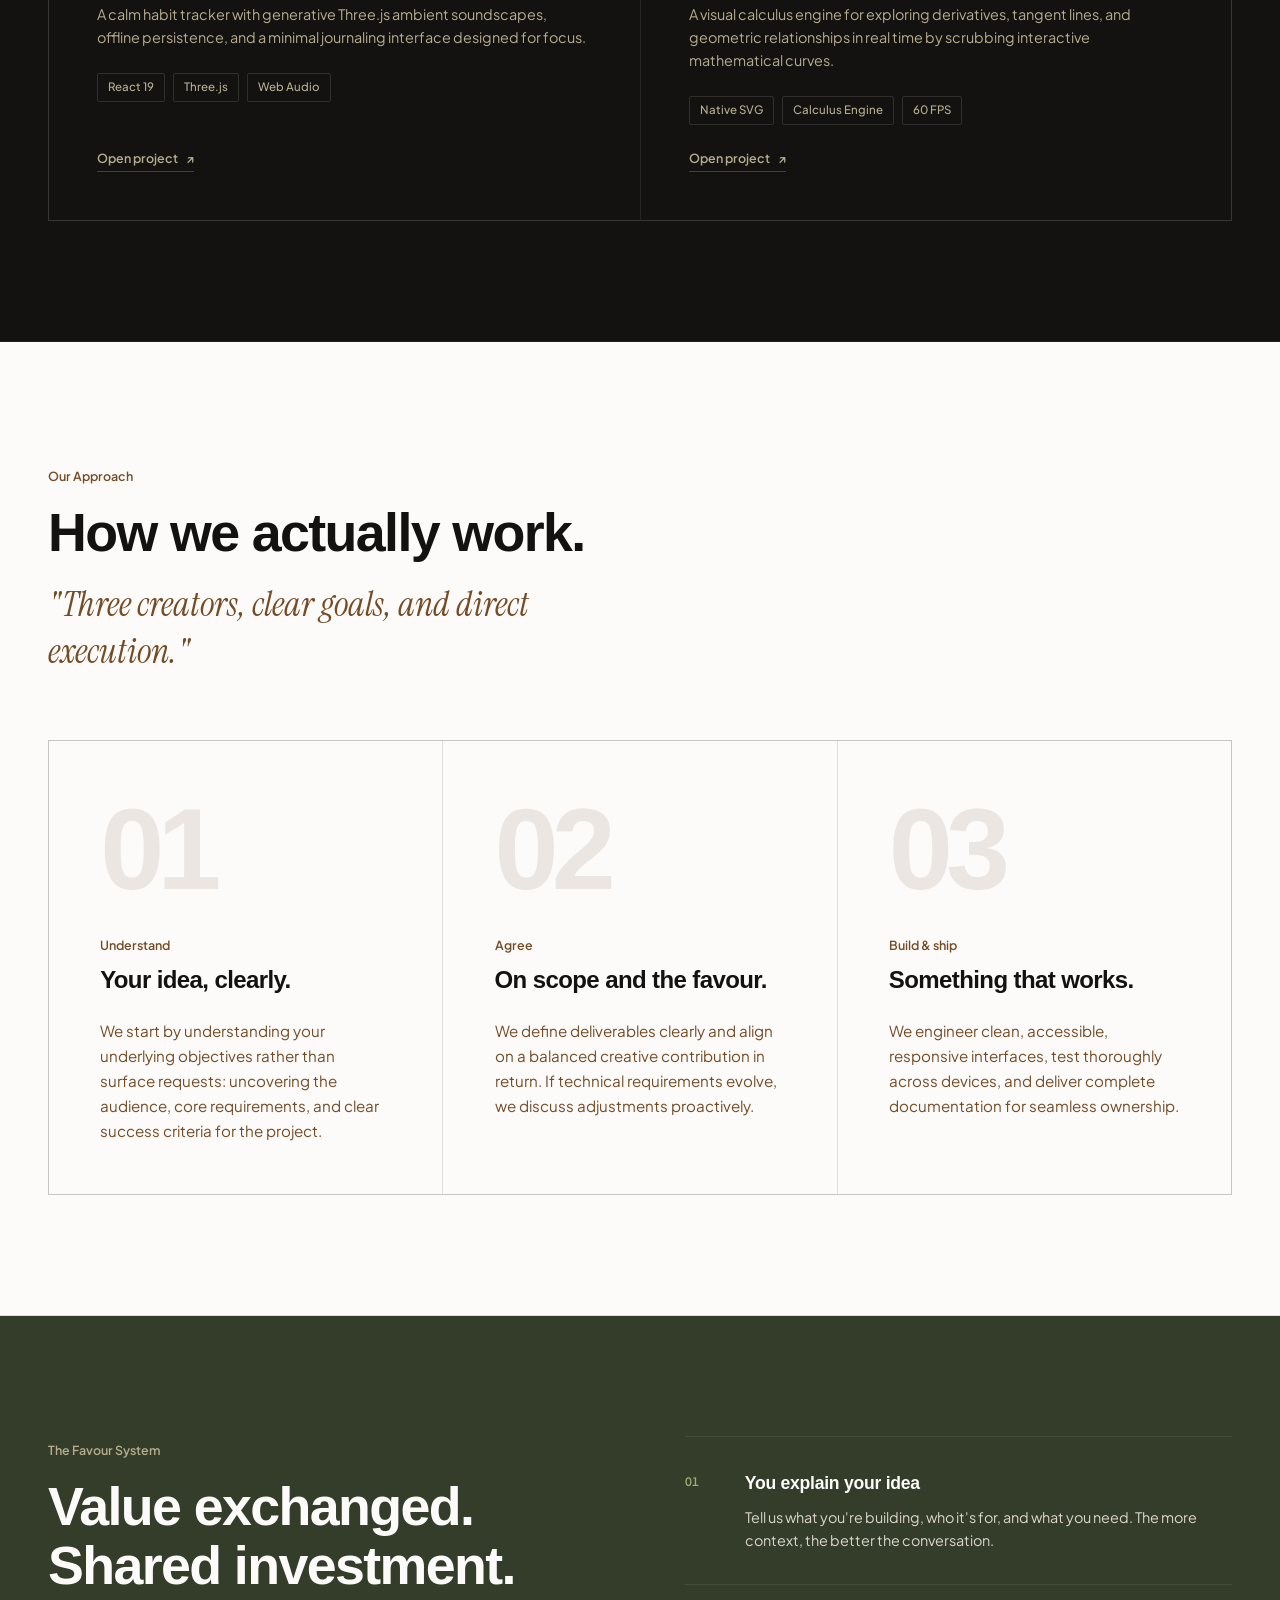
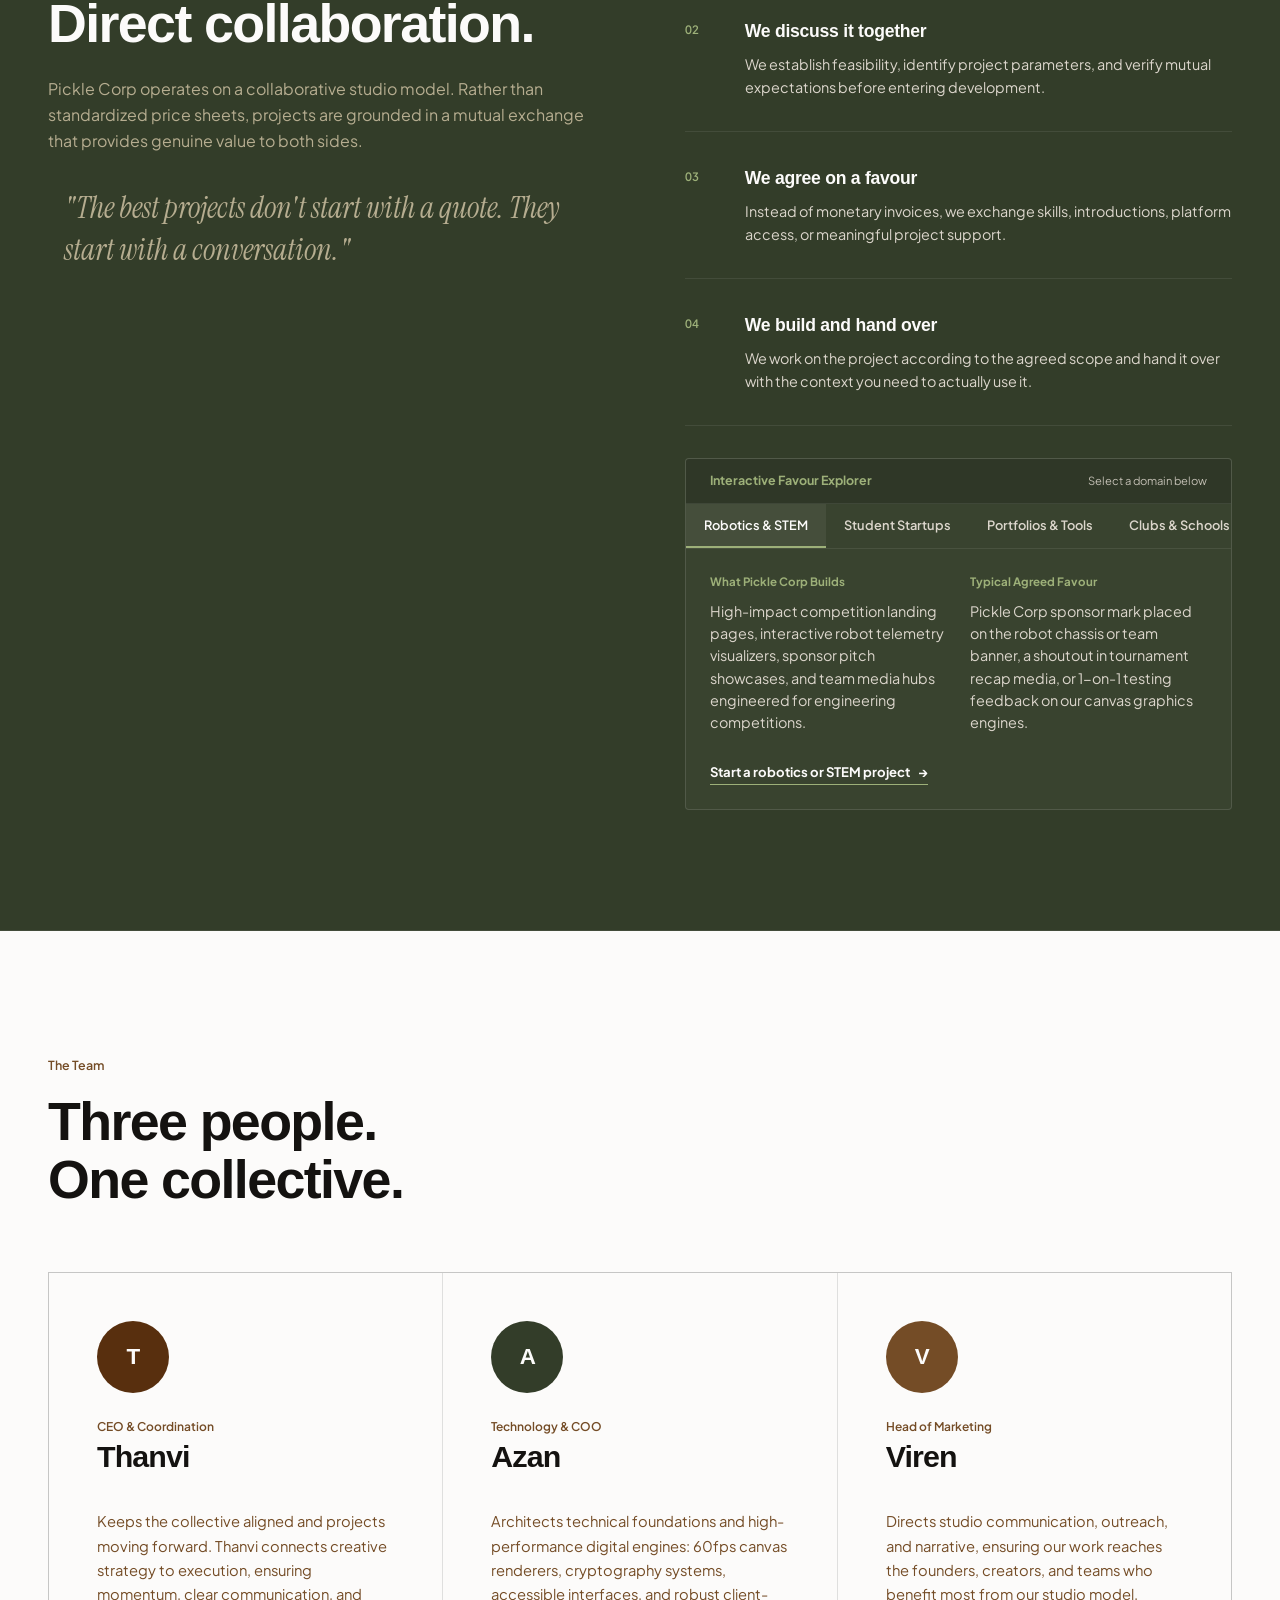
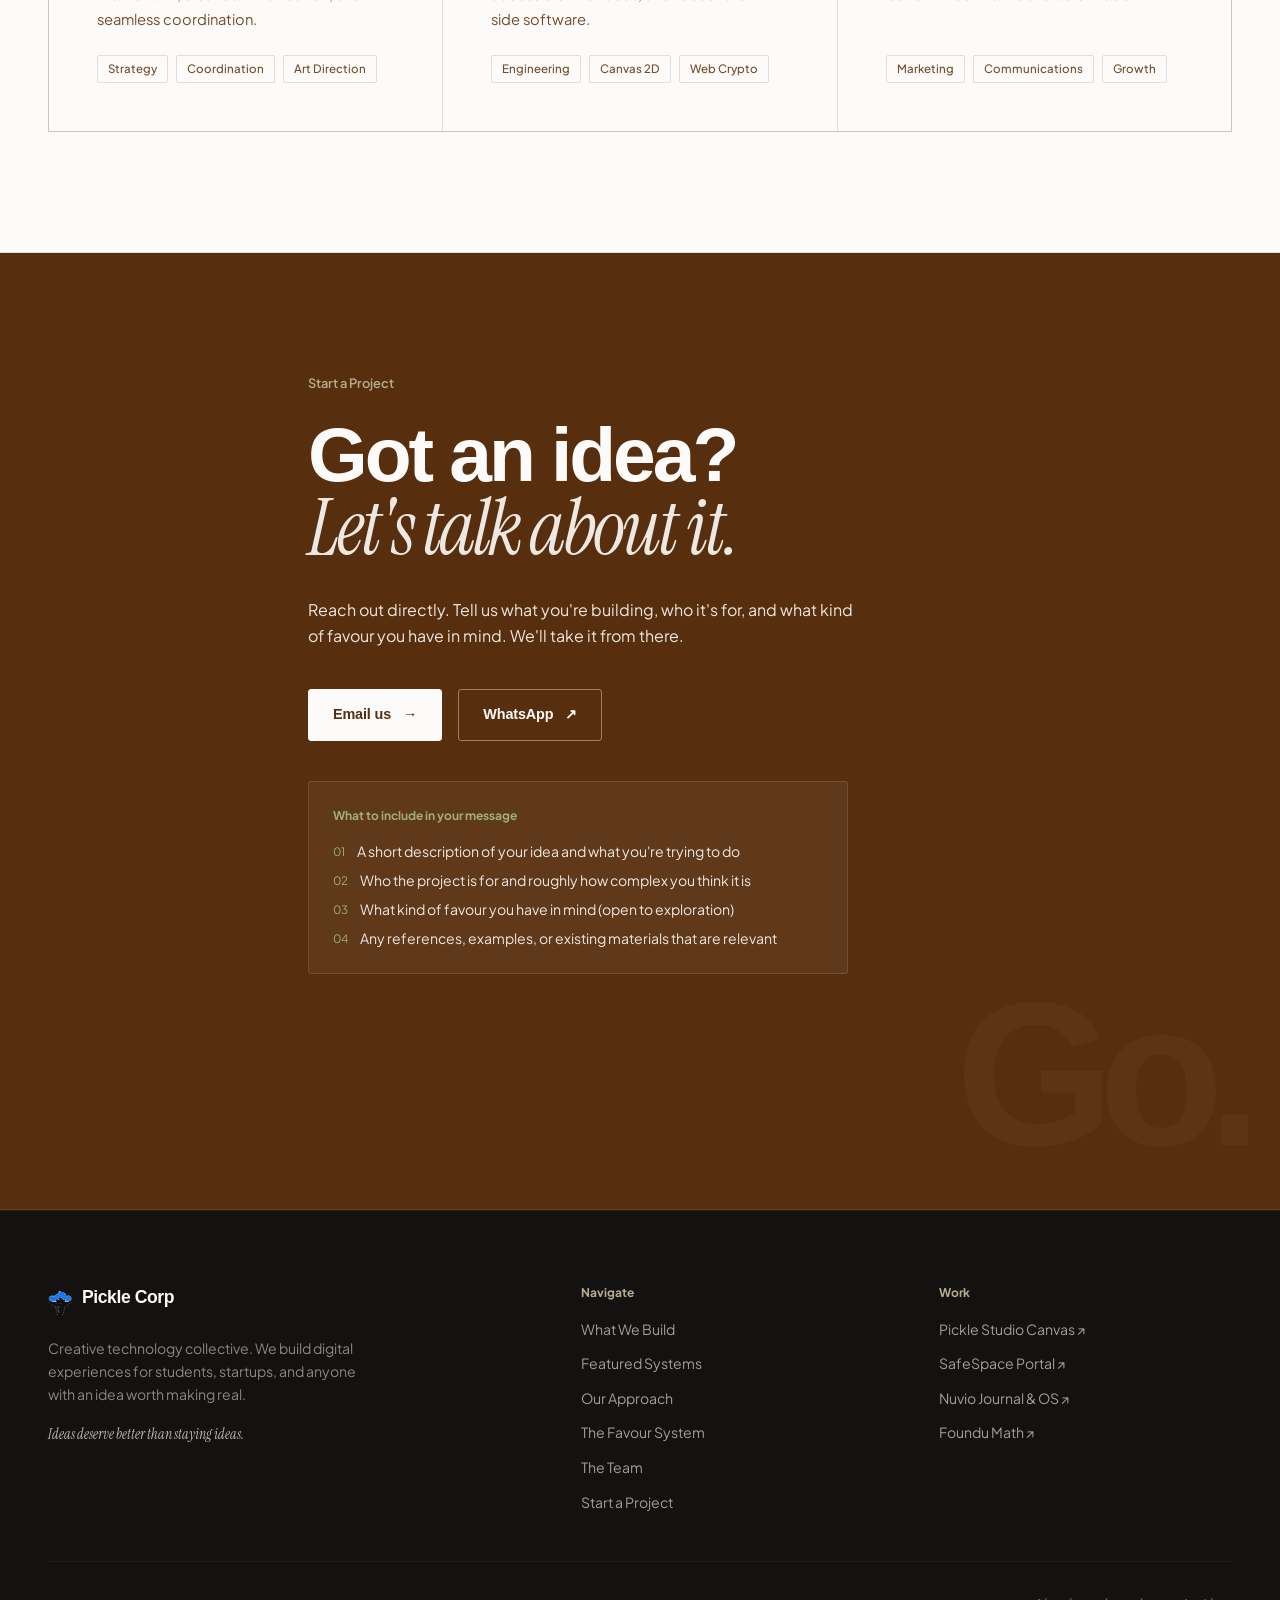
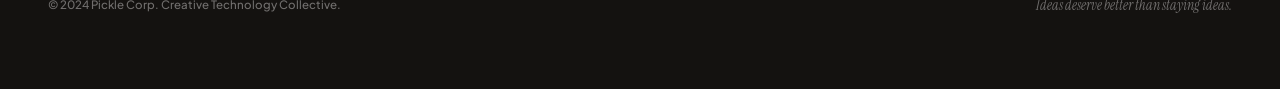
==== commit 801da763: "fix(theme): fix dark mode text visibility on hero headline, stamp, and ticker" ====
--- a/index.html
+++ b/index.html
@@ -174,7 +174,7 @@
                 <defs>
                   <path id="stamp-arc" d="M 54 54 m -40 0 a 40 40 0 1 1 80 0 a 40 40 0 1 1 -80 0" />
                 </defs>
-                <text font-family="'Plus Jakarta Sans', sans-serif" font-size="8.5" font-weight="700" fill="#141210" letter-spacing="1">
+                <text font-family="'Plus Jakarta Sans', sans-serif" font-size="8.5" font-weight="700" fill="currentColor" letter-spacing="1">
                   <textPath href="#stamp-arc" startOffset="0%">Pickle Corp • Creative Technology • </textPath>
                 </text>
               </svg>
--- a/style.css
+++ b/style.css
@@ -2314,30 +2314,47 @@
 }
 
 html[data-theme="dark"] .hero-bg-num {
-  color: rgba(252, 251, 250, 0.035);
-}
-
-html[data-theme="dark"] .hero-h1 {
+  color: rgba(252, 251, 250, 0.04);
+}
+
+html[data-theme="dark"] .eyebrow-espresso {
+  color: #dcd6cc;
+}
+
+html[data-theme="dark"] .hero-headline {
   color: #fcfbfa;
 }
 
+html[data-theme="dark"] .hero-headline .word-alt {
+  color: #a8be84;
+}
+
+html[data-theme="dark"] .hero-headline .word-serif {
+  color: #ede8e1;
+}
+
 html[data-theme="dark"] .hero-desc {
-  color: var(--text-muted-dark);
+  color: #dcd6cc;
+}
+
+html[data-theme="dark"] .stamp-rotate {
+  border-color: rgba(252, 251, 250, 0.45);
+  color: #fcfbfa;
 }
 
 html[data-theme="dark"] .stamp-rotate text {
-  fill: var(--text-sub);
+  fill: #fcfbfa;
 }
 
 html[data-theme="dark"] .stamp-rotate circle {
-  stroke: rgba(252, 251, 250, 0.22);
+  stroke: rgba(252, 251, 250, 0.35);
 }
 
 html[data-theme="dark"] .hero-meta-label {
-  color: #8c8273;
-}
-
-html[data-theme="dark"] .hero-meta-val {
+  color: #b8af9f;
+}
+
+html[data-theme="dark"] .hero-meta-stat {
   color: #fcfbfa;
 }
 
@@ -2346,19 +2363,18 @@
 }
 
 /* Ticker */
-html[data-theme="dark"] .ticker-wrap {
+html[data-theme="dark"] .ticker {
   background: #171513;
   border-top: 1px solid var(--border-subtle);
   border-bottom: 1px solid var(--border-subtle);
-  color: var(--text-sub);
-}
-
-html[data-theme="dark"] .ticker-item {
-  color: var(--text-sub);
+}
+
+html[data-theme="dark"] .ticker-text {
+  color: #ede8e1;
 }
 
 html[data-theme="dark"] .ticker-sep {
-  color: #8c8273;
+  background: #a8be84;
 }
 
 /* Services (What We Build) */
@@ -2535,47 +2551,45 @@
 
 /* Final CTA & Signature Stamp Section */
 html[data-theme="dark"] .cta-section {
-  background: #190e05;
+  background: #1c1006;
   border-bottom: 1px solid var(--border-subtle);
 }
 
 html[data-theme="dark"] .cta-bg-text {
-  color: rgba(252, 251, 250, 0.025);
-}
-
-html[data-theme="dark"] .cta-title {
+  color: rgba(252, 251, 250, 0.03);
+}
+
+html[data-theme="dark"] .cta-label {
+  color: #a8be84;
+}
+
+html[data-theme="dark"] .cta-headline {
   color: #fcfbfa;
 }
 
-html[data-theme="dark"] .cta-desc {
-  color: var(--text-sub);
+html[data-theme="dark"] .cta-headline em {
+  color: #ede8e1;
+}
+
+html[data-theme="dark"] .cta-sub {
+  color: #ede8e1;
+}
+
+html[data-theme="dark"] .cta-include-title {
+  color: #a8be84;
+}
+
+html[data-theme="dark"] .cta-include-item {
+  color: #ede8e1;
+}
+
+html[data-theme="dark"] .cta-include-mark {
+  color: #a8be84;
 }
 
 html[data-theme="dark"] .cta-stamp-desk {
-  background: rgba(10, 6, 2, 0.55);
-  border-color: rgba(252, 251, 250, 0.08);
-}
-
-html[data-theme="dark"] .contact-card {
-  background: rgba(252, 251, 250, 0.04);
-  border-color: var(--border-subtle);
-}
-
-html[data-theme="dark"] .contact-card:hover {
-  background: rgba(252, 251, 250, 0.08);
-  border-color: var(--border-hover);
-}
-
-html[data-theme="dark"] .contact-card-label {
-  color: #8c8273;
-}
-
-html[data-theme="dark"] .contact-card-val {
-  color: #fcfbfa;
-}
-
-html[data-theme="dark"] .contact-card-hint {
-  color: var(--text-muted-dark);
+  background: rgba(10, 6, 2, 0.65);
+  border-color: rgba(252, 251, 250, 0.12);
 }
 
 /* Footer */
@@ -2589,19 +2603,19 @@
 }
 
 html[data-theme="dark"] .footer-brand-desc {
-  color: var(--text-muted-dark);
+  color: #dcd6cc;
 }
 
 html[data-theme="dark"] .footer-col-title {
-  color: #8c8273;
+  color: #a8be84;
 }
 
 html[data-theme="dark"] .footer-link {
-  color: var(--text-muted-dark);
+  color: #dcd6cc;
 }
 
 html[data-theme="dark"] .footer-link:hover {
-  color: #fcfbfa;
+  color: #ffffff;
 }
 
 html[data-theme="dark"] .footer-bottom {
@@ -2609,10 +2623,10 @@
 }
 
 html[data-theme="dark"] .footer-copy {
-  color: #8c8273;
+  color: #b8af9f;
 }
 
 html[data-theme="dark"] .footer-philosophy {
-  color: var(--text-muted-dark);
-}
-
+  color: #dcd6cc;
+}
+
